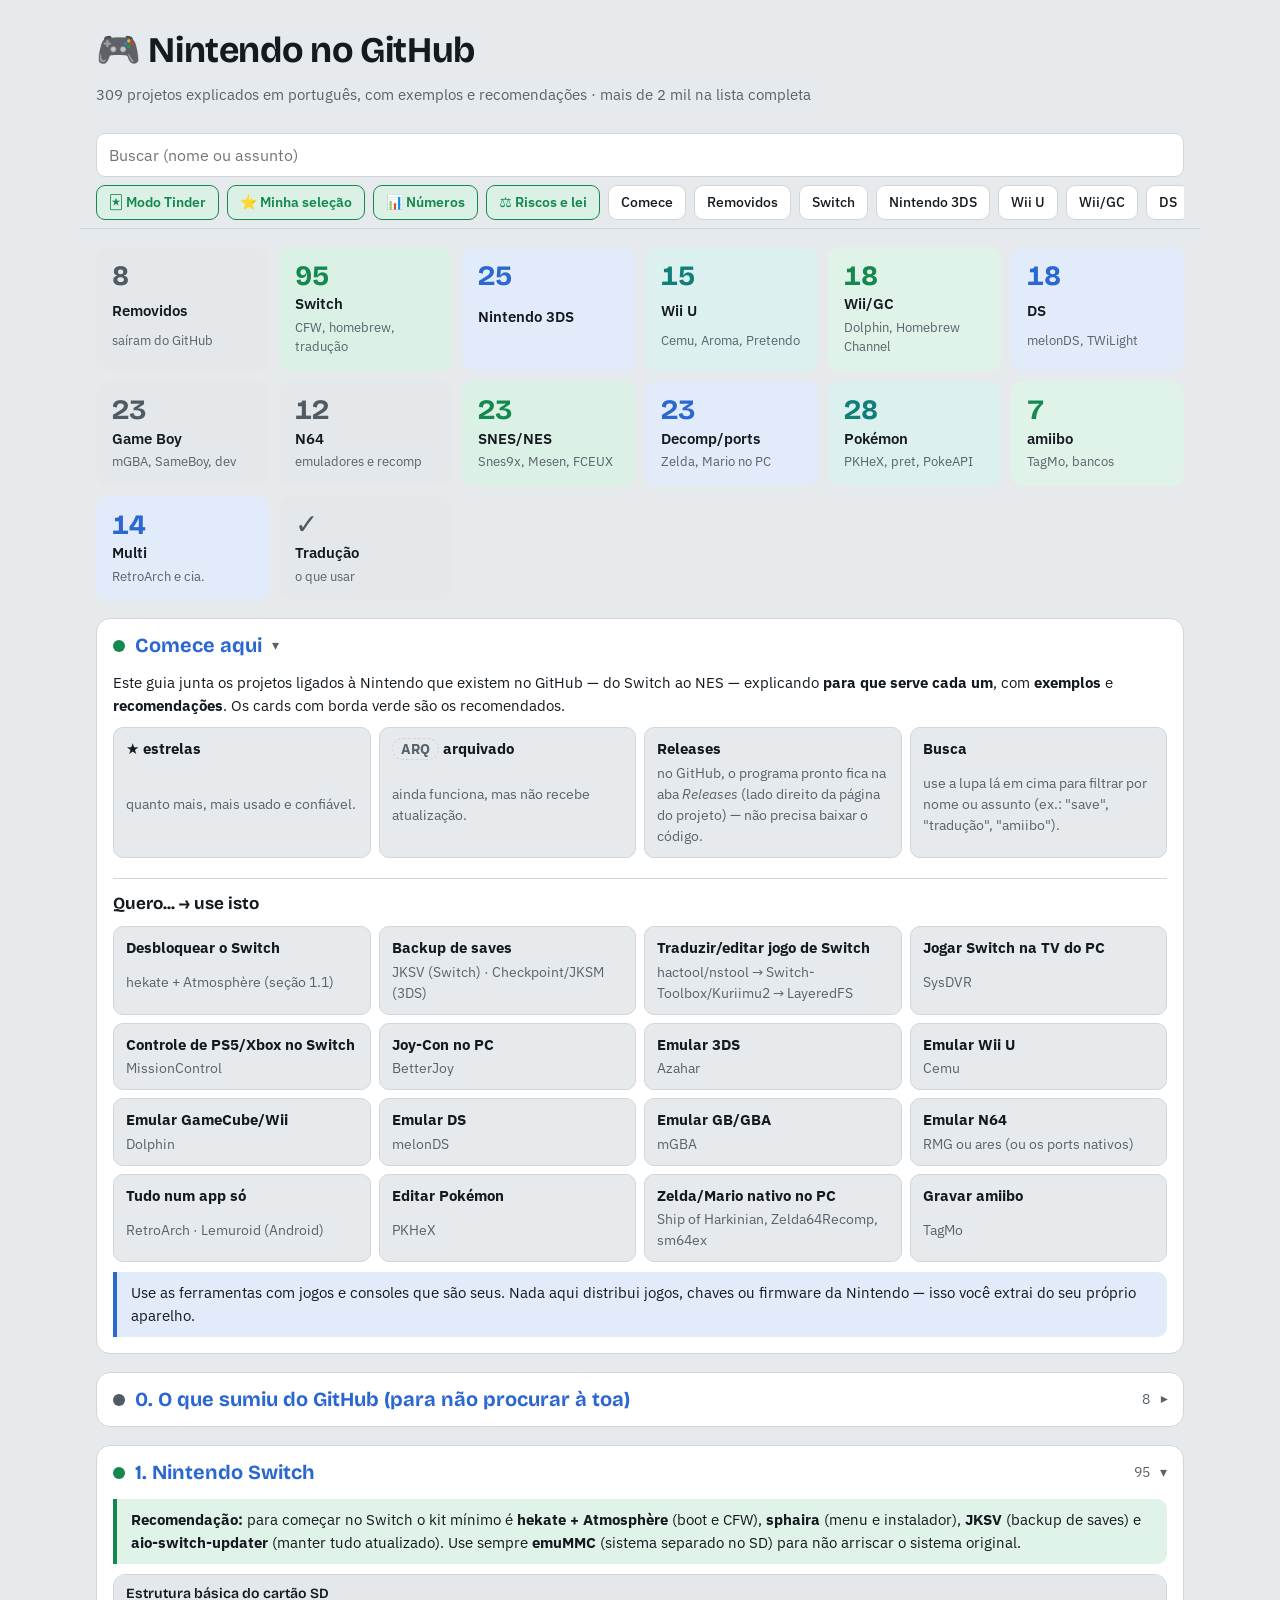
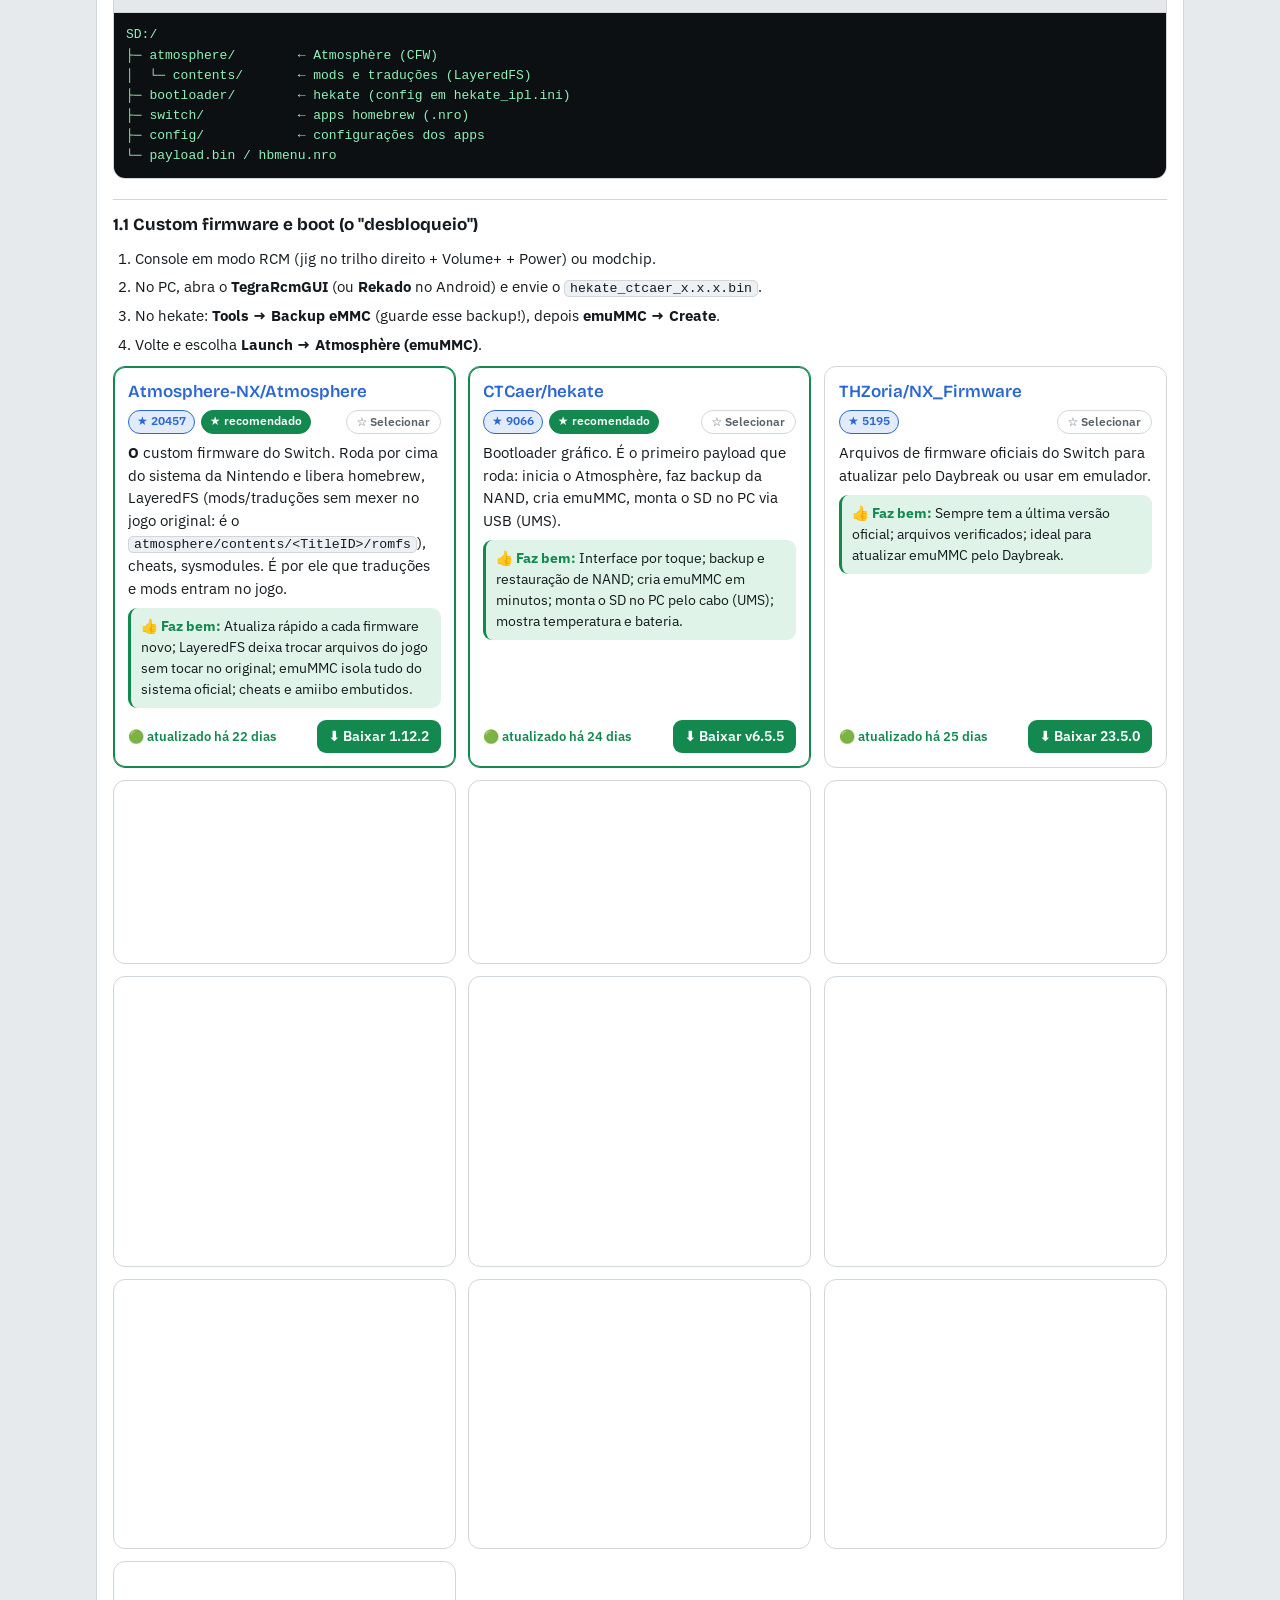
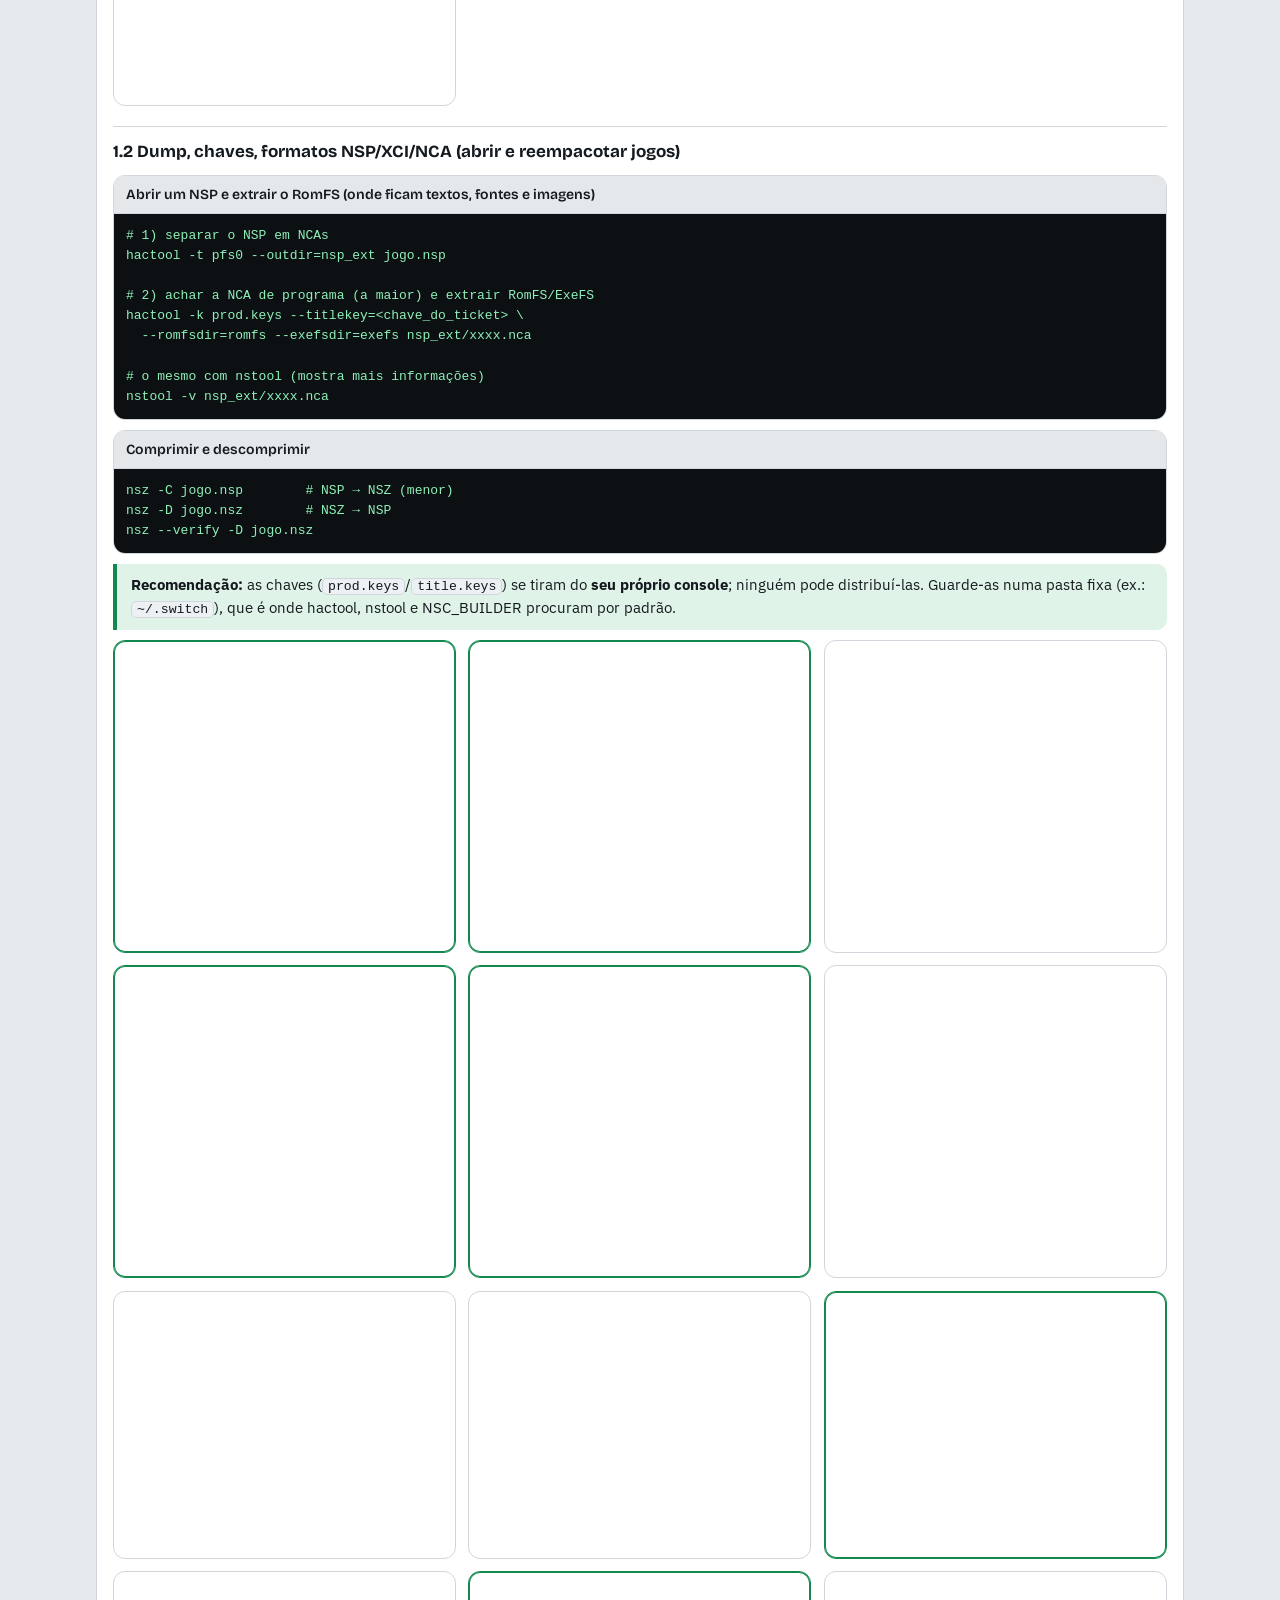
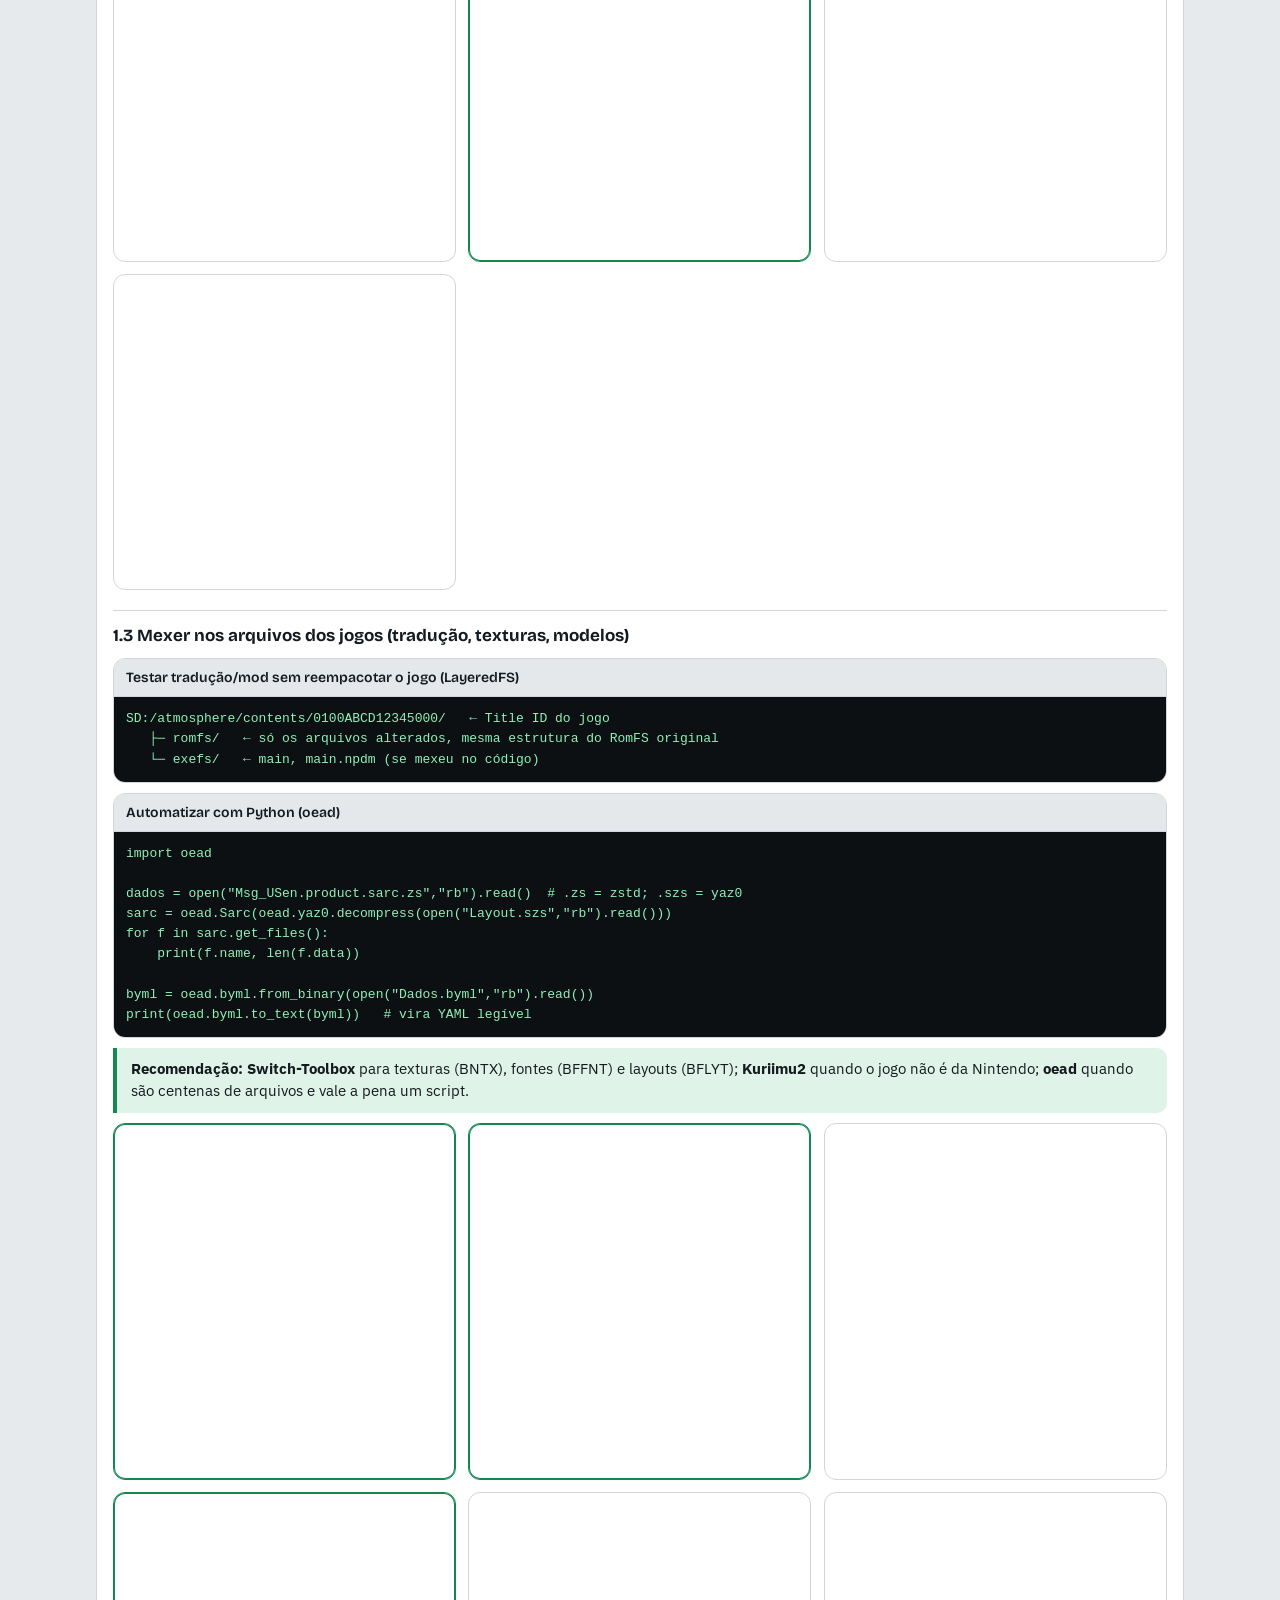
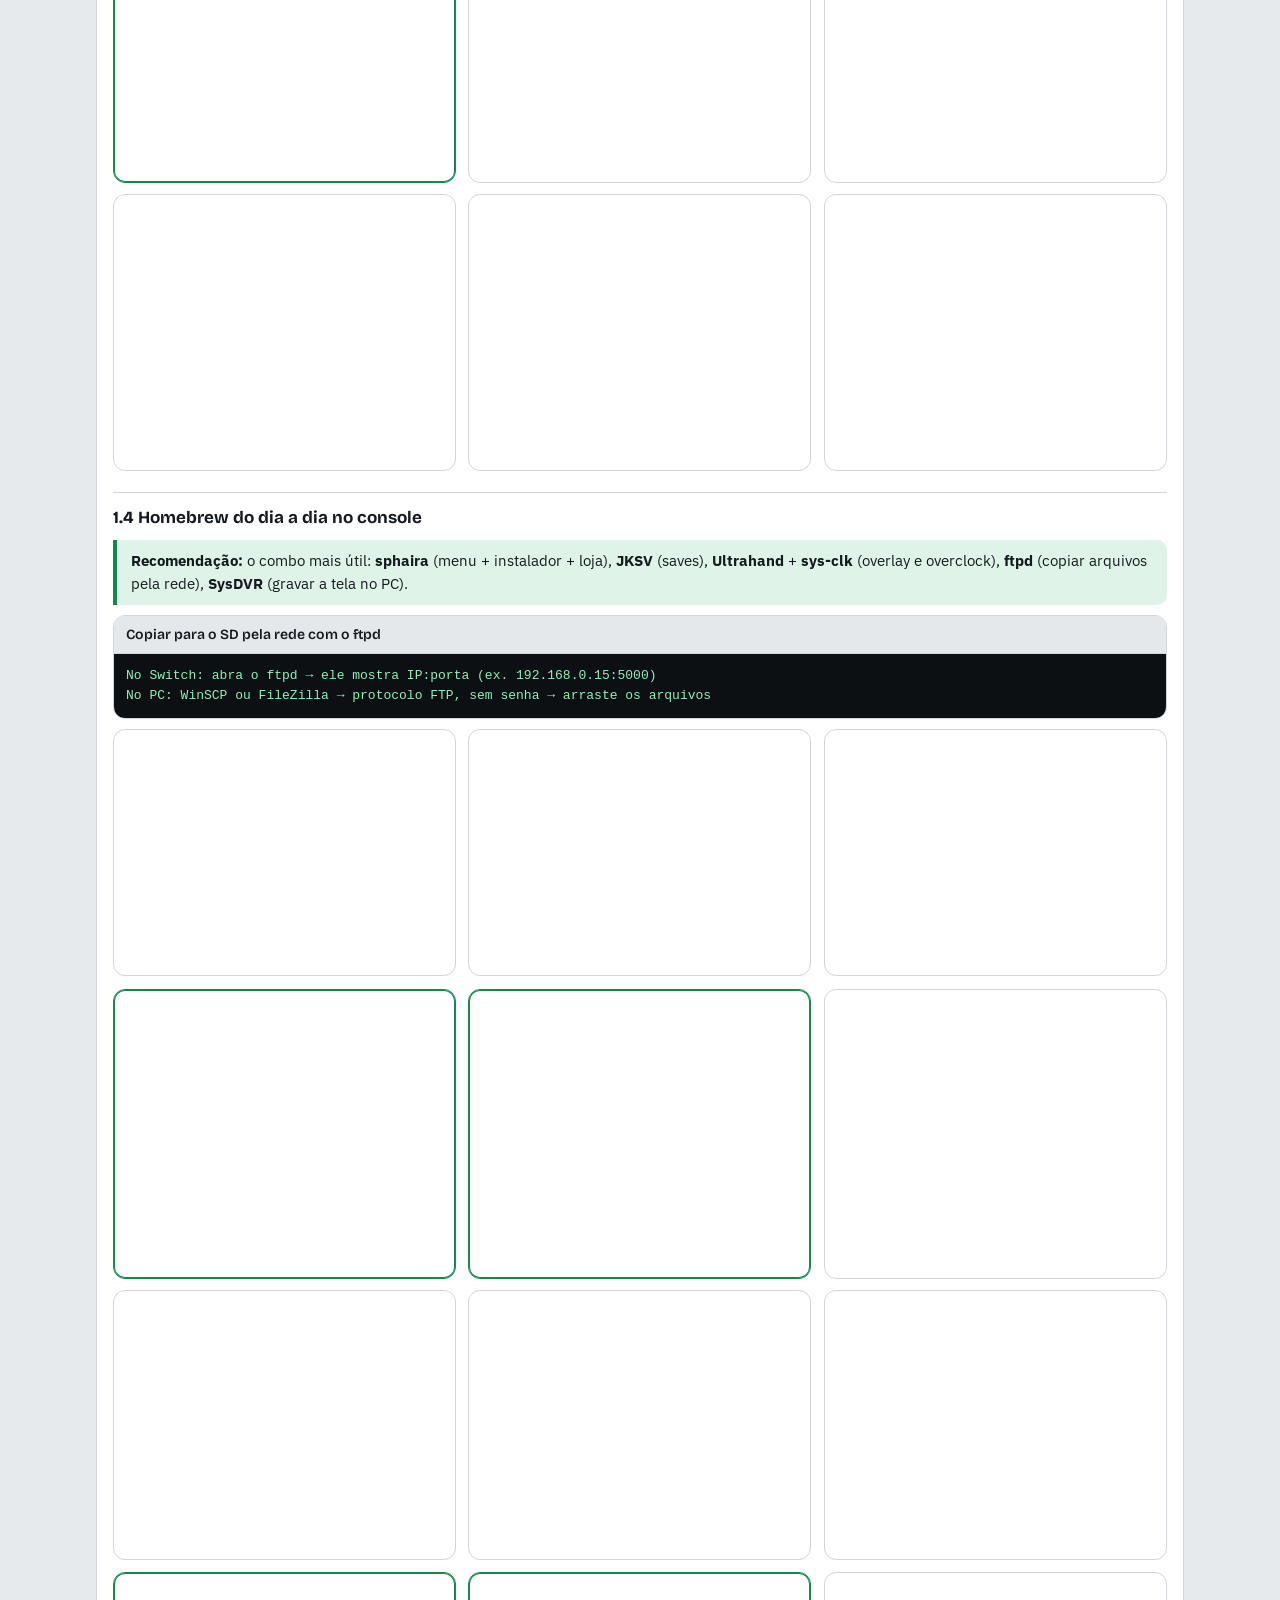
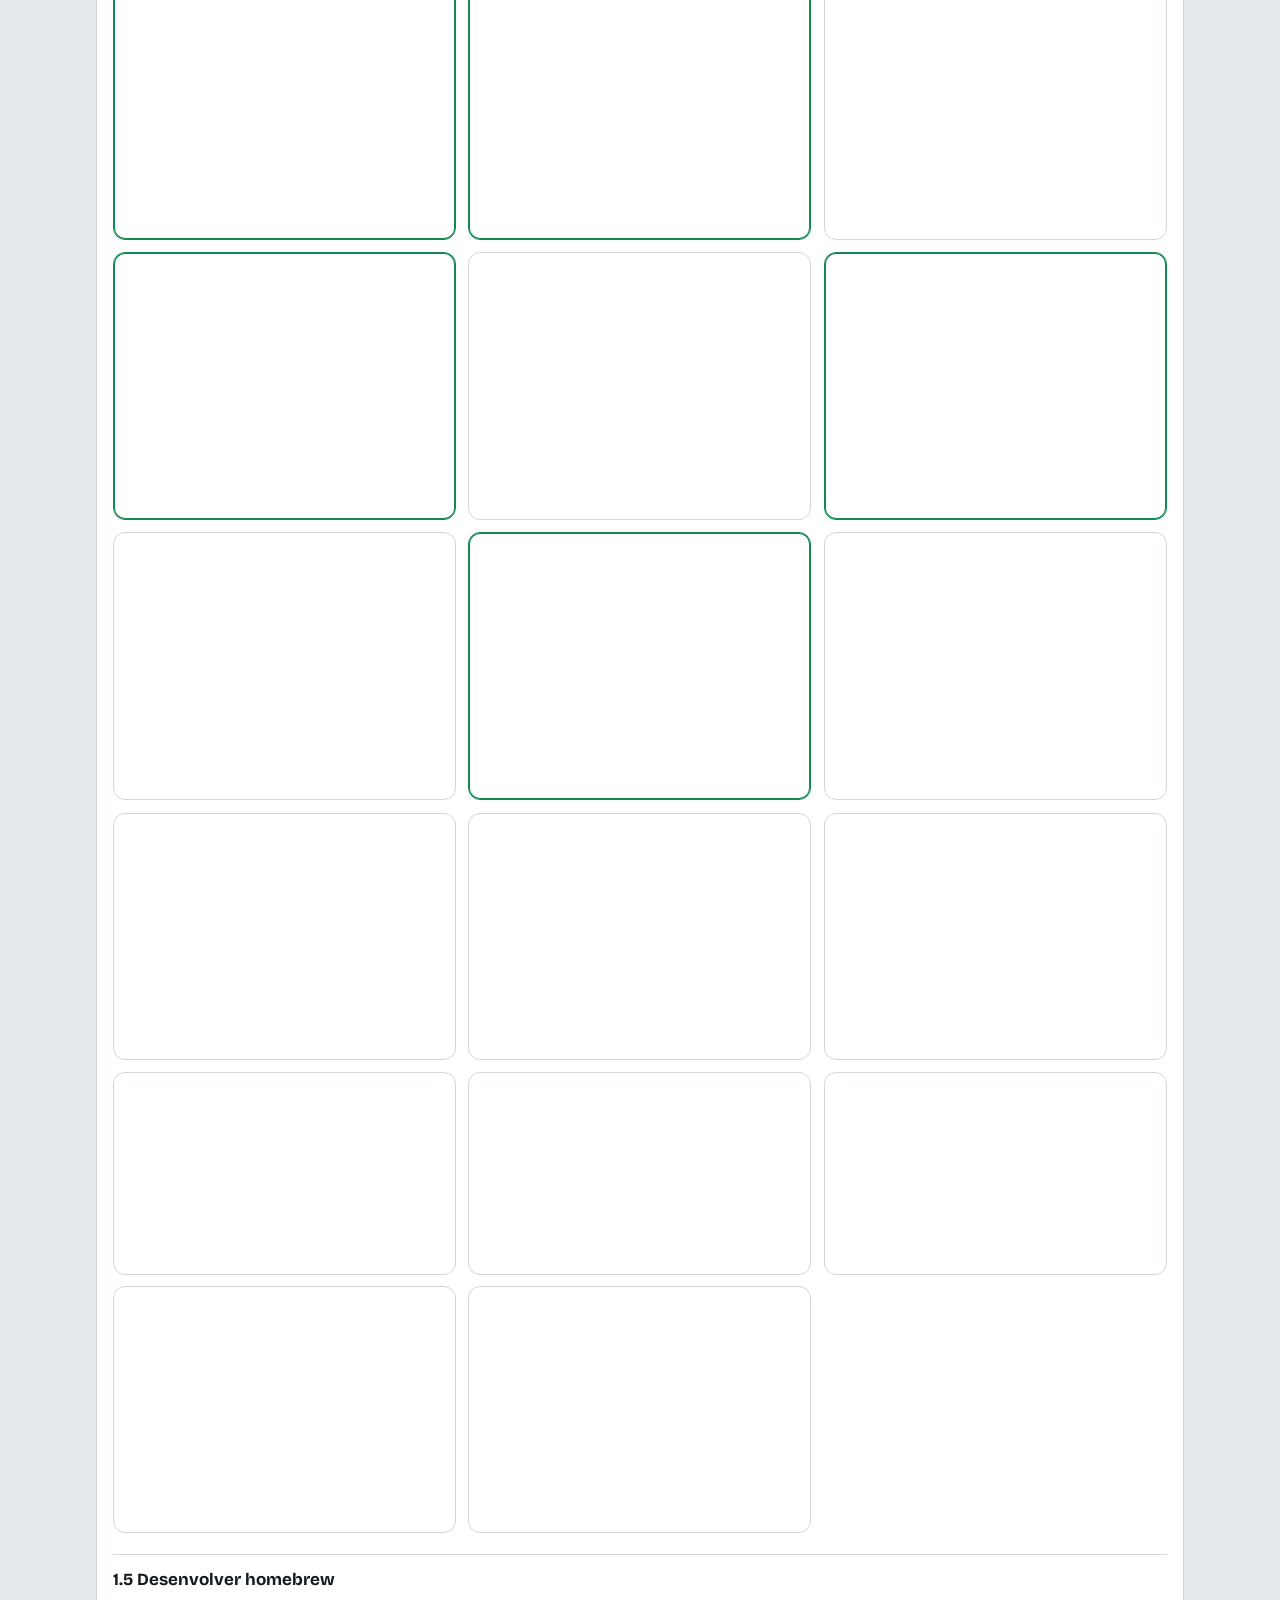
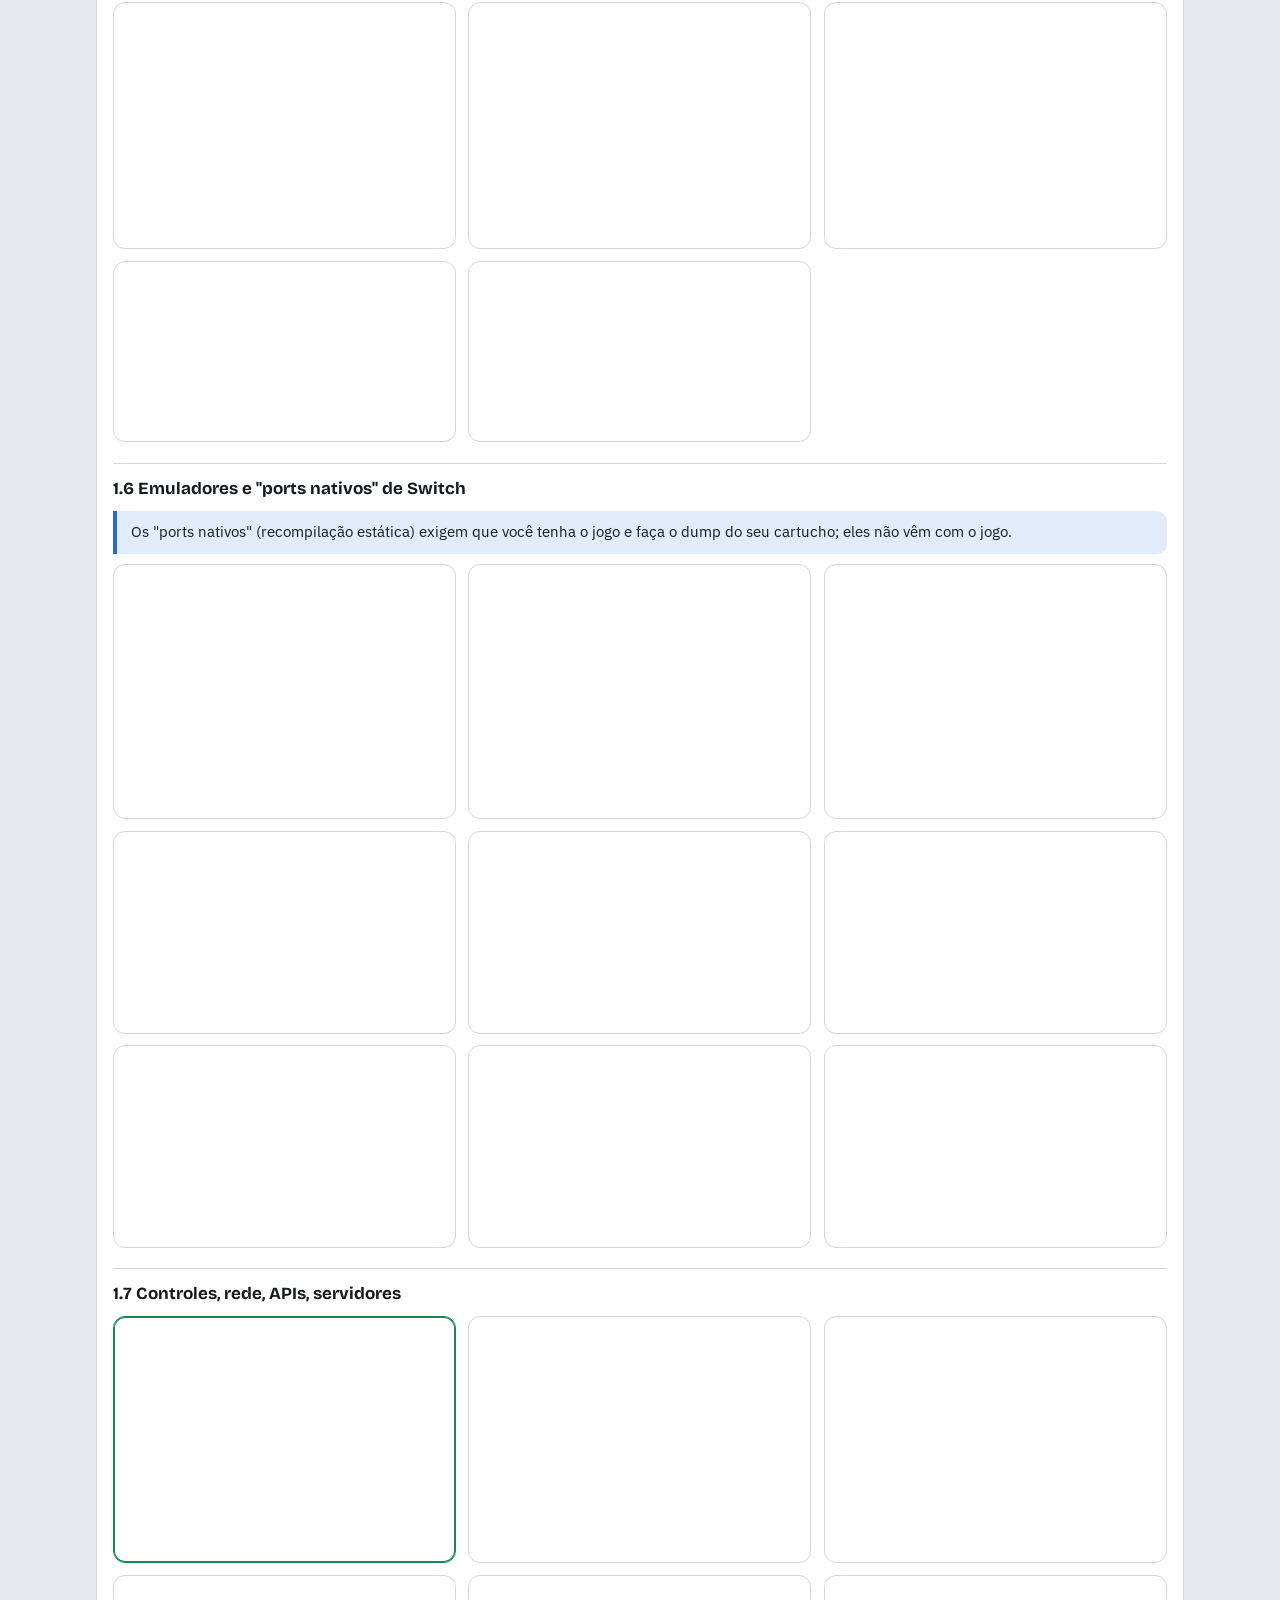
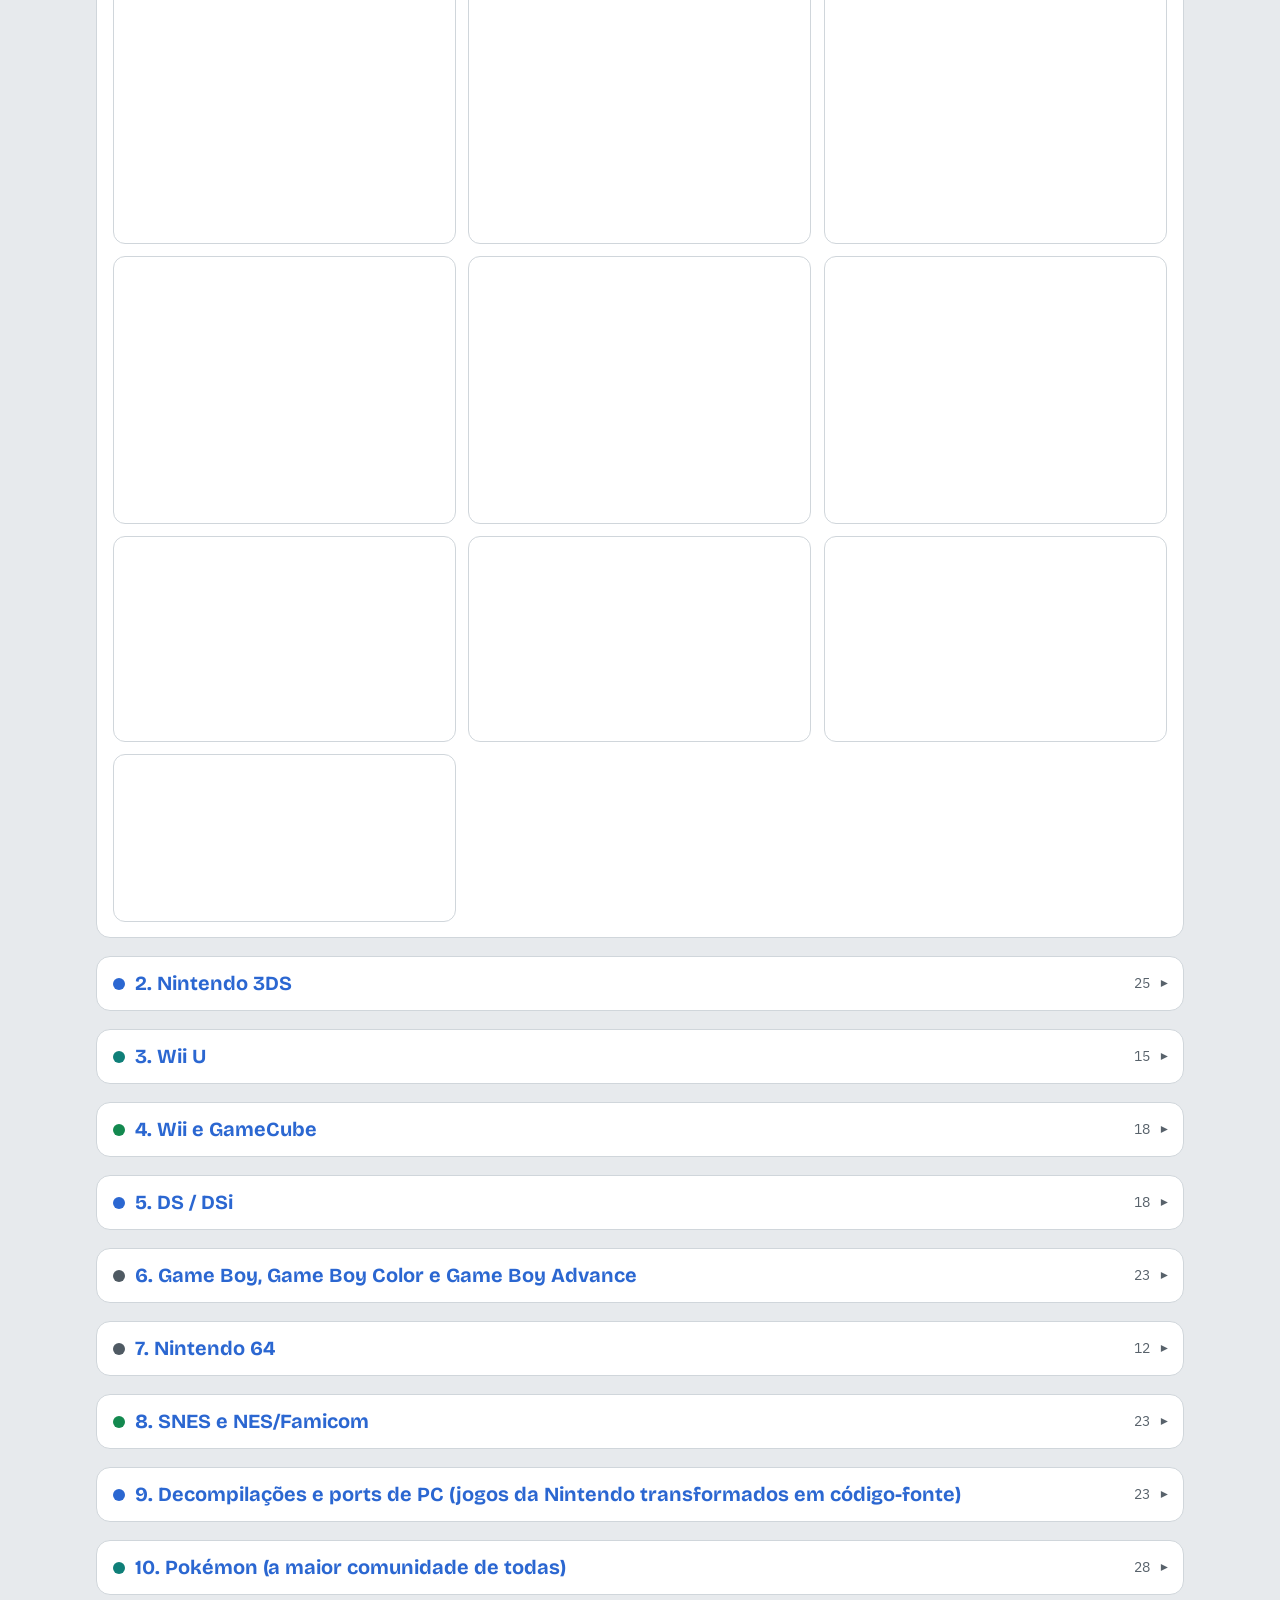
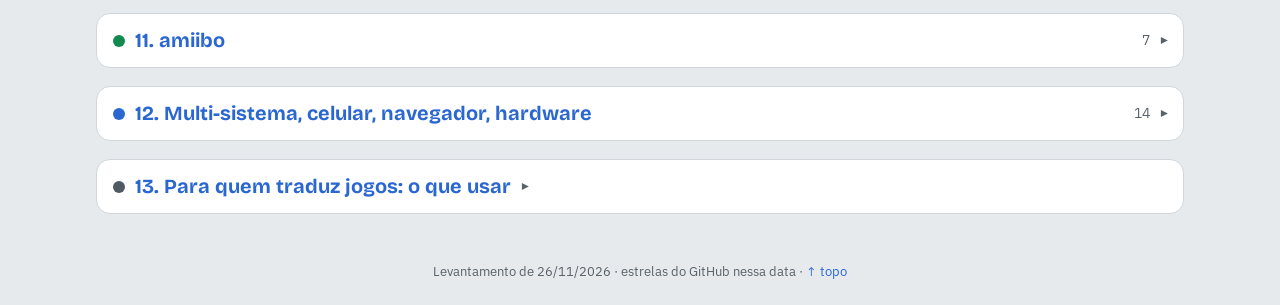
==== index.html @ 857160ff "Corrige cards ocultos invisíveis (conflito de classe); selo e 'como funciona' de pirataria/golpe/vír" ====
<!doctype html><html lang="pt-BR"><head><meta charset="utf-8">
<meta name="viewport" content="width=device-width,initial-scale=1,viewport-fit=cover">
<meta name="theme-color" content="#13894f"><meta name="mobile-web-app-capable" content="yes">
<link rel="preconnect" href="https://fonts.googleapis.com"><link rel="preconnect" href="https://fonts.gstatic.com" crossorigin>
<link href="https://fonts.googleapis.com/css2?family=Bricolage+Grotesque:opsz,wght@12..96,600;12..96,700&family=IBM+Plex+Sans:wght@400;500;600&display=swap" rel="stylesheet">
<title>Nintendo no GitHub — guia explicado</title><style>:root{--bg:#e7eaed;--surface:#fff;--ink:#141a1f;--muted:#58626b;--line:#d0d6db;--accent:#13894f;--accent-ink:#fff;--accent-soft:#dcf1e5;--pt:#13894f;--pt-bg:#e0f3e8;--blue:#2b67d1;--blue-bg:#e2ebfa;--gray:#4f5a63;--gray-bg:#e4e8eb;--pronta:#0f7f78;--pronta-bg:#dcf1ef;--veto:#b8322a;--veto-bg:#fae3e1;--sua:#2b67d1;--sua-bg:#e2ebfa;--star:#2b67d1;--star-bg:#e2ebfa;--cod:#eef1f3;--term:#0c1013;--term-ink:#8ff0b8;
--font-display:"Bricolage Grotesque","Segoe UI",system-ui,sans-serif;--font-body:"IBM Plex Sans","Segoe UI",system-ui,-apple-system,sans-serif;color-scheme:light}
@media (prefers-color-scheme:dark){:root{--bg:#0f1316;--surface:#171c21;--ink:#e2e8ed;--muted:#8d98a2;--line:#29313a;--accent:#38d98a;--accent-ink:#0b0f12;--accent-soft:#11281c;--pt:#38d98a;--pt-bg:#0f2619;--blue:#5ea4ff;--blue-bg:#122238;--gray:#a3adb6;--gray-bg:#20262c;--pronta:#3fd0c4;--pronta-bg:#0e2a28;--veto:#ff7d72;--veto-bg:#3b1714;--sua:#5ea4ff;--sua-bg:#122238;--star:#5ea4ff;--star-bg:#122238;--cod:#1d2329;--term:#080b0d;--term-ink:#5ff59e;color-scheme:dark}}
*{box-sizing:border-box}
html{-webkit-text-size-adjust:100%;scroll-padding-top:70px}
body{margin:0;background:var(--bg);color:var(--ink);font-family:var(--font-body);font-size:15px;line-height:1.5}
a{color:var(--blue);text-decoration:none;word-break:break-word}
h1,h2,h3{font-family:var(--font-display);text-wrap:balance;margin:0}
h1{font-size:clamp(26px,4vw,36px);font-weight:700;letter-spacing:-.01em}
.wrap{max-width:1120px;margin:0 auto;padding:24px 16px 48px;display:grid;gap:18px}
.sub{margin:6px 0 0;color:var(--muted)}
.resumo{margin:10px 0 0;font-size:17px;max-width:70ch}
/* barra fixa: busca + atalhos */
.pular{position:sticky;top:0;z-index:4;margin:0 -16px;padding:8px 16px;background:var(--bg);background:color-mix(in srgb,var(--bg) 94%,transparent);-webkit-backdrop-filter:blur(6px);backdrop-filter:blur(6px);border-bottom:1px solid var(--line);display:grid;gap:8px;padding-top:calc(8px + env(safe-area-inset-top))}
#q{width:100%;font:inherit;font-size:16px;color:var(--ink);background:var(--surface);border:1px solid var(--line);border-radius:9px;padding:9px 12px}
#q:focus{outline:2px solid var(--accent);border-color:var(--accent)}
.pular-trilho{display:flex;gap:8px;overflow-x:auto;scrollbar-width:none;overscroll-behavior-x:contain}
.pular-trilho::-webkit-scrollbar{display:none}
.pular-trilho a,.filtros button{flex:none;font:inherit;font-weight:500;font-size:14px;border:1px solid var(--line);background:var(--surface);color:var(--ink);border-radius:9px;padding:6px 12px;white-space:nowrap;cursor:pointer}
.pular-trilho a.lc{border-color:var(--accent);color:var(--accent);font-weight:600}
/* blocos de contagem (como os de status da estante) */
.tiles{display:grid;grid-template-columns:repeat(auto-fill,minmax(150px,1fr));gap:10px}
@media (max-width:420px){.tiles{grid-template-columns:1fr 1fr}}
.tile{display:grid;gap:2px;text-align:left;color:var(--ink);background:var(--cbg);border:2px solid transparent;border-radius:12px;padding:12px 14px}
.tile:active{border-color:var(--c)}
.tile .num{font-family:var(--font-display);font-size:28px;font-weight:700;color:var(--c);line-height:1.1;font-variant-numeric:tabular-nums}
.tile .lbl{font-weight:600}
.tile .dsc{font-size:13px;color:var(--muted)}
.c0{--c:var(--gray);--cbg:var(--gray-bg)}.c1{--c:var(--accent);--cbg:var(--accent-soft)}.c2{--c:var(--blue);--cbg:var(--blue-bg)}
.c3{--c:var(--pronta);--cbg:var(--pronta-bg)}.c4{--c:var(--pt);--cbg:var(--pt-bg)}.c5{--c:var(--blue);--cbg:var(--blue-bg)}.c6{--c:var(--gray);--cbg:var(--gray-bg)}
/* painéis / seções */
.panel,.sec{background:var(--surface);border:1px solid var(--line);border-radius:14px}
.panel{padding:16px 18px;display:grid;gap:12px}
.panel h2{font-size:21px;font-weight:700}
.sec{scroll-margin-top:110px}
.sec summary{list-style:none;cursor:pointer;padding:14px 16px;display:flex;align-items:center;gap:10px;-webkit-tap-highlight-color:transparent}
.sec summary::-webkit-details-marker{display:none}
.sec summary .dot{flex:none;width:12px;height:12px;border-radius:50%;background:var(--c)}
.sec summary h2{font-size:20px;font-weight:700;line-height:1.25}
.sec summary .count{margin-left:auto;flex:none;color:var(--muted);font-variant-numeric:tabular-nums;font-size:14px}
.sec summary::after{content:"▾";flex:none;color:var(--muted);transition:transform .2s}
.sec:not([open]) summary::after{transform:rotate(-90deg)}
.in{padding:0 16px 16px;display:grid;gap:10px}
.in>h3{font-size:17px;font-weight:700;margin-top:10px;padding-top:12px;border-top:1px solid var(--line)}
p{margin:0}
/* cards */
.cards{display:grid;grid-template-columns:repeat(auto-fill,minmax(270px,1fr));gap:12px}
@media (max-width:560px){.cards{grid-template-columns:1fr}}
.card{background:var(--surface);border:1px solid var(--line);border-radius:12px;padding:14px;display:flex;flex-direction:column;gap:8px;content-visibility:auto;contain-intrinsic-size:auto 140px}
.card.r{border-color:var(--pt);box-shadow:inset 0 0 0 1px var(--pt)}
.card.morto{border-style:dashed}
.card p{font-size:15px}
.ct{font-family:var(--font-display);font-size:17px;font-weight:600;line-height:1.25;word-break:break-word}
.bs{display:flex;flex-wrap:wrap;gap:6px}
.b{font-size:12px;padding:1px 8px;border-radius:999px;border:1px solid var(--line);color:var(--muted);white-space:nowrap}
.st{border-color:var(--star);color:var(--star);background:var(--star-bg);font-weight:600}
.arq{border-style:dashed}
.rec-b{border-color:var(--pt);background:var(--pt);color:#fff;font-weight:600}
@media (prefers-color-scheme:dark){.rec-b{color:#0d1219}}
.gr{border-color:var(--accent);color:var(--accent)}
code{background:var(--cod);border:1px solid var(--line);border-radius:5px;padding:0 5px;font-size:.88em;word-break:break-word}
/* blocos de ajuda */
.rec{margin:0;padding:10px 14px;border-left:4px solid var(--pt);background:var(--pt-bg);border-radius:0 10px 10px 0}
.nota{margin:0;padding:10px 14px;border-left:4px solid var(--sua);background:var(--sua-bg);border-radius:0 10px 10px 0}
.ex{border-radius:12px;overflow:hidden;border:1px solid var(--line)}
.ex-t{background:var(--gray-bg);color:var(--ink);font-family:var(--font-display);font-size:14px;font-weight:600;padding:8px 12px;border-bottom:1px solid var(--line)}
.ex pre{margin:0;padding:12px;overflow-x:auto;background:var(--term);color:var(--term-ink);font-family:ui-monospace,"Cascadia Mono",Consolas,monospace;font-size:13px;line-height:1.55}
.ex code{background:none;border:0;padding:0;font-size:inherit;word-break:normal;white-space:pre}
.passos{margin:0;padding-left:22px;display:grid;gap:6px}
.dicas,.quero{display:grid;grid-template-columns:repeat(auto-fill,minmax(240px,1fr));gap:8px}
.dicas div,.quero div{background:var(--bg);border:1px solid var(--line);border-radius:10px;padding:10px 12px;display:grid;gap:2px}
.dicas span,.quero span{color:var(--muted);font-size:14px}
/* lista completa */
.filtros{display:flex;gap:8px;overflow-x:auto;scrollbar-width:none;padding-bottom:2px}
.filtros::-webkit-scrollbar{display:none}
.filtros button[aria-pressed="true"]{background:var(--accent);color:var(--accent-ink);border-color:var(--accent)}
.mais{display:block;margin:14px auto 4px;font:inherit;font-weight:600;border:1px solid var(--accent);background:var(--accent-soft);color:var(--accent);border-radius:9px;padding:10px 18px;cursor:pointer}
.mais[hidden]{display:none}
#nada{text-align:center;color:var(--muted);padding:30px}
.oculto{display:none!important}
footer{text-align:center;color:var(--muted);font-size:13px;padding:0 16px calc(24px + env(safe-area-inset-bottom))}
.forte{font-size:14px!important;padding:8px 10px;border-radius:9px;background:var(--pt-bg);border-left:3px solid var(--pt)}
.forte b{color:var(--pt)}
h1{color:var(--ink)}h1::first-letter{color:var(--accent)}
.pular-trilho a.lc{background:var(--accent-soft)}
.wrap{grid-template-columns:minmax(0,1fr)}
.wrap>*,.in>*,.panel>*,.cards>*,.t-corpo>*{min-width:0}
html,body{overflow-x:hidden}
.meta{display:flex;flex-wrap:wrap;align-items:center;gap:6px 10px;margin-top:auto;padding-top:4px}
.quando{font-size:13px;color:var(--muted)}
.quando.q-viva{color:var(--pt);font-weight:600}
.baixar{margin-left:auto;font-size:14px;font-weight:600;color:#fff;background:var(--pt);border-radius:9px;padding:6px 12px;white-space:nowrap}
@media (prefers-color-scheme:dark){.baixar{color:#0b0f12}}
.filtros small{opacity:.7;font-size:12px}
.filtros.ordem{align-items:center}
.filtros.ordem span{flex:none;font-size:13px;color:var(--muted)}
.btn{font:inherit;font-size:14px;font-weight:500;border:1px solid var(--line);background:var(--surface);color:var(--ink);border-radius:9px;padding:8px 12px;cursor:pointer}
.m-acoes{display:flex;flex-wrap:wrap;gap:8px}
.m-perigo{color:var(--veto)}
#m-txt{width:100%;font:inherit;font-size:15px;color:var(--ink);background:var(--surface);border:1px solid var(--line);border-radius:10px;padding:10px 12px;resize:vertical}
#m-txt:focus{outline:2px solid var(--accent);border-color:var(--accent)}
.m-en{color:var(--muted);font-size:13px}
.panel h2{font-size:20px}
.card.ocu-card{border-style:dashed;background:var(--gray-bg)}
.card.ocu-card.perigo{border-color:var(--veto);border-style:solid;background:var(--veto-bg)}
.ocu-b{border-color:var(--gray);color:var(--gray);font-weight:600}
.semlink{color:var(--ink);text-decoration:line-through dotted;text-decoration-thickness:1px}
.ocu-m{font-size:14px!important}
.risco{font-size:14px!important;padding:8px 10px;border-radius:9px;background:var(--veto-bg);border-left:3px solid var(--veto)}
.risco b{color:var(--veto)}
.barras{display:grid;gap:6px}
.br{display:grid;grid-template-columns:minmax(80px,32%) 1fr auto;align-items:center;gap:8px;font-size:14px;padding:2px 0;cursor:default}
.br-n{white-space:nowrap;overflow:hidden;text-overflow:ellipsis}
.br-t{display:block;height:14px;background:var(--gray-bg);border-radius:4px;overflow:hidden}
.br-b{display:block;height:100%;background:var(--accent);border-radius:0 4px 4px 0}
.br:hover .br-b,.br:active .br-b{filter:brightness(1.15)}
.br:hover .br-n{font-weight:600}
.br-v{font-variant-numeric:tabular-nums;font-weight:600;min-width:3.5em;text-align:right}
.tab{overflow-x:auto;border:1px solid var(--line);border-radius:10px}
.tab table{border-collapse:collapse;width:100%;font-size:14px}
.tab th{text-align:left;background:var(--gray-bg);font-weight:600;padding:8px 10px;white-space:nowrap}
.tab td{padding:8px 10px;border-top:1px solid var(--line);vertical-align:top}
.tab td:nth-child(3){font-variant-numeric:tabular-nums;white-space:nowrap}
.lei{display:grid;gap:10px}
.lei>div{border:1px solid var(--line);border-left:4px solid var(--veto);border-radius:10px;padding:10px 12px;background:var(--surface)}
.lei h3{font-size:16px;margin-bottom:4px}
.lei .pena{font-size:13px;color:var(--muted)}
.difs{display:grid;grid-template-columns:repeat(auto-fill,minmax(250px,1fr));gap:10px}
.dif{border:1px solid var(--line);border-top:5px solid var(--c);border-radius:12px;padding:12px 14px;display:grid;gap:6px;align-content:start;background:var(--surface)}
.dif p{font-size:14px}
.dif-t{display:flex;align-items:center;gap:8px;flex-wrap:wrap}
.dif-t h3{font-size:18px;color:var(--c)}
.dif-i{font-size:24px}
.dif-n{margin-left:auto;font-size:12px;font-weight:700;color:var(--c);border:1px solid var(--c);border-radius:999px;padding:1px 8px}
.d-pir{--c:var(--veto)}.d-gol{--c:var(--sua)}.d-mal{--c:var(--rom,#b4245f)}.d-ok{--c:var(--pt)}
:root{--rom:#b4245f}@media (prefers-color-scheme:dark){:root{--rom:#ff8fbf}}
.d-gol{--c:#b26b00}@media (prefers-color-scheme:dark){.d-gol{--c:#f2aa3f}}
.susp-b{border-color:#b26b00;color:#b26b00;font-weight:600}
@media (prefers-color-scheme:dark){.susp-b{border-color:#f2aa3f;color:#f2aa3f}}
.ids{display:flex;flex-wrap:wrap;gap:4px;font-size:12px;margin-top:6px}
details summary{cursor:pointer;color:var(--blue);font-size:14px}
.tp-pir{--tc:var(--veto)}.tp-gol{--tc:#b26b00}.tp-mal{--tc:var(--rom)}
@media (prefers-color-scheme:dark){.tp-gol{--tc:#f2aa3f}}
.b.tp-pir,.b.tp-gol,.b.tp-mal{border-color:var(--tc);background:var(--tc);color:#fff;font-weight:700}
@media (prefers-color-scheme:dark){.b.tp-pir,.b.tp-gol,.b.tp-mal{color:#0b0f12}}
.como{font-size:14px!important;padding:8px 10px;border-radius:9px;border-left:3px solid var(--tc,var(--line));background:var(--surface)}
.como b{color:var(--tc,var(--ink))}
h3.tp-h{color:var(--tc);font-size:19px;border-top:2px solid var(--tc);padding-top:12px;margin-top:14px}
</style></head><body>
<div class="wrap">
<header><h1>🎮 Nintendo no GitHub</h1><p class="sub">309 projetos explicados em português, com exemplos e recomendações · mais de 2 mil na lista completa</p></header>
<div class="pular"><input id="q" type="search" placeholder="Buscar (nome ou assunto)" autocomplete="off" aria-label="Buscar"><div class="pular-trilho"><a href="#tinder" id="t-abrir" class="lc">🃏 Modo Tinder</a><a href="minha.html" class="lc">⭐ Minha seleção</a><a href="numeros.html" class="lc">📊 Números</a><a href="riscos.html" class="lc">⚖️ Riscos e lei</a><a href="#comece">Comece</a><a href="#s0">Removidos</a><a href="#s1">Switch</a><a href="#s2">Nintendo 3DS</a><a href="#s3">Wii U</a><a href="#s4">Wii/GC</a><a href="#s5">DS</a><a href="#s6">Game Boy</a><a href="#s7">N64</a><a href="#s8">SNES/NES</a><a href="#s9">Decomp/ports</a><a href="#s10">Pokémon</a><a href="#s11">amiibo</a><a href="#s12">Multi</a><a href="#s13">Tradução</a><a href="lista.html" class="lc">Lista completa →</a></div></div>
<div class="tiles"><a class="tile c0" href="#s0"><span class="num">8</span><span class="lbl">Removidos</span><span class="dsc">saíram do GitHub</span></a><a class="tile c1" href="#s1"><span class="num">95</span><span class="lbl">Switch</span><span class="dsc">CFW, homebrew, tradução</span></a><a class="tile c2" href="#s2"><span class="num">25</span><span class="lbl">Nintendo 3DS</span><span class="dsc"></span></a><a class="tile c3" href="#s3"><span class="num">15</span><span class="lbl">Wii U</span><span class="dsc">Cemu, Aroma, Pretendo</span></a><a class="tile c4" href="#s4"><span class="num">18</span><span class="lbl">Wii/GC</span><span class="dsc">Dolphin, Homebrew Channel</span></a><a class="tile c5" href="#s5"><span class="num">18</span><span class="lbl">DS</span><span class="dsc">melonDS, TWiLight</span></a><a class="tile c6" href="#s6"><span class="num">23</span><span class="lbl">Game Boy</span><span class="dsc">mGBA, SameBoy, dev</span></a><a class="tile c0" href="#s7"><span class="num">12</span><span class="lbl">N64</span><span class="dsc">emuladores e recomp</span></a><a class="tile c1" href="#s8"><span class="num">23</span><span class="lbl">SNES/NES</span><span class="dsc">Snes9x, Mesen, FCEUX</span></a><a class="tile c2" href="#s9"><span class="num">23</span><span class="lbl">Decomp/ports</span><span class="dsc">Zelda, Mario no PC</span></a><a class="tile c3" href="#s10"><span class="num">28</span><span class="lbl">Pokémon</span><span class="dsc">PKHeX, pret, PokeAPI</span></a><a class="tile c4" href="#s11"><span class="num">7</span><span class="lbl">amiibo</span><span class="dsc">TagMo, bancos</span></a><a class="tile c5" href="#s12"><span class="num">14</span><span class="lbl">Multi</span><span class="dsc">RetroArch e cia.</span></a><a class="tile c6" href="#s13"><span class="num">✓</span><span class="lbl">Tradução</span><span class="dsc">o que usar</span></a></div><details class="sec" id="comece" open data-g=""><summary><span class="dot" style="--c:var(--accent)"></span><h2>Comece aqui</h2></summary><div class="in">
<p>Este guia junta os projetos ligados à Nintendo que existem no GitHub — do Switch ao NES — explicando <b>para que serve cada um</b>, com <b>exemplos</b> e <b>recomendações</b>. Os cards com borda verde são os recomendados.</p>
<div class="dicas">
 <div><b>★ estrelas</b><span>quanto mais, mais usado e confiável.</span></div>
 <div><b><span class="b arq">ARQ</span> arquivado</b><span>ainda funciona, mas não recebe atualização.</span></div>
 <div><b>Releases</b><span>no GitHub, o programa pronto fica na aba <i>Releases</i> (lado direito da página do projeto) — não precisa baixar o código.</span></div>
 <div><b>Busca</b><span>use a lupa lá em cima para filtrar por nome ou assunto (ex.: "save", "tradução", "amiibo").</span></div>
</div>
<h3>Quero... → use isto</h3>
<div class="quero">
 <div><b>Desbloquear o Switch</b><span>hekate + Atmosphère (seção 1.1)</span></div>
 <div><b>Backup de saves</b><span>JKSV (Switch) · Checkpoint/JKSM (3DS)</span></div>
 <div><b>Traduzir/editar jogo de Switch</b><span>hactool/nstool → Switch-Toolbox/Kuriimu2 → LayeredFS</span></div>
 <div><b>Jogar Switch na TV do PC</b><span>SysDVR</span></div>
 <div><b>Controle de PS5/Xbox no Switch</b><span>MissionControl</span></div>
 <div><b>Joy-Con no PC</b><span>BetterJoy</span></div>
 <div><b>Emular 3DS</b><span>Azahar</span></div>
 <div><b>Emular Wii U</b><span>Cemu</span></div>
 <div><b>Emular GameCube/Wii</b><span>Dolphin</span></div>
 <div><b>Emular DS</b><span>melonDS</span></div>
 <div><b>Emular GB/GBA</b><span>mGBA</span></div>
 <div><b>Emular N64</b><span>RMG ou ares (ou os ports nativos)</span></div>
 <div><b>Tudo num app só</b><span>RetroArch · Lemuroid (Android)</span></div>
 <div><b>Editar Pokémon</b><span>PKHeX</span></div>
 <div><b>Zelda/Mario nativo no PC</b><span>Ship of Harkinian, Zelda64Recomp, sm64ex</span></div>
 <div><b>Gravar amiibo</b><span>TagMo</span></div>
</div>
<p class="nota">Use as ferramentas com jogos e consoles que são seus. Nada aqui distribui jogos, chaves ou firmware da Nintendo — isso você extrai do seu próprio aparelho.</p>
</div></details><details class="sec c0" id="s0" data-g="Removidos"><summary><span class="dot"></span><h2>0. O que sumiu do GitHub (para não procurar à toa)</h2><span class="count">8</span></summary><div class="in"><p class="nota">Esses projetos foram removidos por pressão da Nintendo. O que continua no GitHub (Atmosphère, hekate, Dolphin, Cemu, Azahar...) segue firme há anos. Sempre baixe da página oficial do projeto (aba <b>Releases</b>), nunca de sites de terceiros com "versão modificada".</p><div class="cards"><div class="card morto" data-s="yuzu-emu/yuzu emulador de switch removido em mar/2024 (acordo com a nintendo)."><div class="ct">yuzu-emu/yuzu</div><p><b>O que era:</b> Emulador de Switch</p><p><b>Situação:</b> Removido em mar/2024 (acordo com a Nintendo).</p></div><div class="card morto" data-s="citra-emu/citra emulador de 3ds removido junto com o yuzu (mesma equipe). sucessor: **azahar** (abaixo)."><div class="ct">citra-emu/citra</div><p><b>O que era:</b> Emulador de 3DS</p><p><b>Situação:</b> Removido junto com o yuzu (mesma equipe). Sucessor: <b>Azahar</b> (abaixo).</p></div><div class="card morto" data-s="ryujinx/ryujinx emulador de switch removido em out/2024. continuação &quot;ryubing&quot; vive fora do github (git.ryujinx.app)."><div class="ct">Ryujinx/Ryujinx</div><p><b>O que era:</b> Emulador de Switch</p><p><b>Situação:</b> Removido em out/2024. Continuação "Ryubing" vive fora do GitHub (git.ryujinx.app).</p></div><div class="card morto" data-s="sudachi, citron, eden forks do yuzu não estão no github; cada um tem servidor git próprio."><div class="ct">Sudachi, Citron, Eden</div><p><b>O que era:</b> Forks do yuzu</p><p><b>Situação:</b> Não estão no GitHub; cada um tem servidor git próprio.</p></div><div class="card morto" data-s="lockpick_rcm extraía as chaves `prod.keys` do switch removido por dmca; circulam cópias."><div class="ct">Lockpick_RCM</div><p><b>O que era:</b> Extraía as chaves <code>prod.keys</code> do Switch</p><p><b>Situação:</b> Removido por DMCA; circulam cópias.</p></div><div class="card morto" data-s="the-4n/hacpack, 4nxci reempacotar nca/nsp, converter xci→nsp contas apagadas; há forks espalhados."><div class="ct">The-4n/hacPack, 4NXCI</div><p><b>O que era:</b> Reempacotar NCA/NSP, converter XCI→NSP</p><p><b>Situação:</b> Contas apagadas; há forks espalhados.</p></div><div class="card morto" data-s="libhac (thealexbarney) biblioteca c# dos formatos do switch (base do hactoolnet e do ryujinx) saiu do github junto com o ryujinx."><div class="ct">LibHac (Thealexbarney)</div><p><b>O que era:</b> Biblioteca C# dos formatos do Switch (base do hactoolnet e do Ryujinx)</p><p><b>Situação:</b> Saiu do GitHub junto com o Ryujinx.</p></div></div><!--c--></div></details><details class="sec c1" id="s1" open data-g="Switch"><summary><span class="dot"></span><h2>1. Nintendo Switch</h2><span class="count">95</span></summary><div class="in"><div class="rec"><b>Recomendação:</b> para começar no Switch o kit mínimo é <b>hekate + Atmosphère</b> (boot e CFW), <b>sphaira</b> (menu e instalador), <b>JKSV</b> (backup de saves) e <b>aio-switch-updater</b> (manter tudo atualizado). Use sempre <b>emuMMC</b> (sistema separado no SD) para não arriscar o sistema original.</div><div class="ex"><div class="ex-t">Estrutura básica do cartão SD</div><pre><code>SD:/
├─ atmosphere/        ← Atmosphère (CFW)
│  └─ contents/       ← mods e traduções (LayeredFS)
├─ bootloader/        ← hekate (config em hekate_ipl.ini)
├─ switch/            ← apps homebrew (.nro)
├─ config/            ← configurações dos apps
└─ payload.bin / hbmenu.nro</code></pre></div><h3>1.1 Custom firmware e boot (o "desbloqueio")</h3><ol class="passos"><li>Console em modo RCM (jig no trilho direito + Volume+ + Power) ou modchip.</li><li>No PC, abra o <b>TegraRcmGUI</b> (ou <b>Rekado</b> no Android) e envie o <code>hekate_ctcaer_x.x.x.bin</code>.</li><li>No hekate: <b>Tools → Backup eMMC</b> (guarde esse backup!), depois <b>emuMMC → Create</b>.</li><li>Volte e escolha <b>Launch → Atmosphère (emuMMC)</b>.</li></ol><div class="cards"><div class="card r" data-s="[atmosphere-nx/atmosphere](https://github.com/atmosphere-nx/atmosphere) **o** custom firmware do switch. roda por cima do sistema da nintendo e libera homebrew, layeredfs (mods/traduções sem mexer no jogo original: é o `atmosphere/contents//romfs`), cheats, sysmodules. é por ele que traduções e mods entram no jogo. atualiza rápido a cada firmware novo; layeredfs deixa trocar arquivos do jogo sem tocar no original; emummc isola tudo do sistema oficial; cheats e amiibo embutidos." data-repo="Atmosphere-NX/Atmosphere" data-p="2026-11-13" data-rel="https://github.com/Atmosphere-NX/Atmosphere/releases/tag/1.12.2" data-capa="https://raw.githubusercontent.com/Atmosphere-NX/Atmosphere/HEAD/img/banner.png?raw=true"><div class="ct"><a href="https://github.com/Atmosphere-NX/Atmosphere" target="_blank" rel="noopener">Atmosphere-NX/Atmosphere</a></div><div class="bs"><span class="b st">★ 20457</span><span class="b rec-b">★ recomendado</span></div><p class="faz"><b>O</b> custom firmware do Switch. Roda por cima do sistema da Nintendo e libera homebrew, LayeredFS (mods/traduções sem mexer no jogo original: é o <code>atmosphere/contents/&lt;TitleID&gt;/romfs</code>), cheats, sysmodules. É por ele que traduções e mods entram no jogo.</p><p class="forte"><b>👍 Faz bem:</b> Atualiza rápido a cada firmware novo; LayeredFS deixa trocar arquivos do jogo sem tocar no original; emuMMC isola tudo do sistema oficial; cheats e amiibo embutidos.</p><div class="meta"><span class="quando" data-p="2026-11-13" data-a="0"></span><a class="baixar" href="https://github.com/Atmosphere-NX/Atmosphere/releases/tag/1.12.2" target="_blank" rel="noopener">⬇ Baixar 1.12.2</a></div></div><div class="card r" data-s="[ctcaer/hekate](https://github.com/ctcaer/hekate) bootloader gráfico. é o primeiro payload que roda: inicia o atmosphère, faz backup da nand, cria emummc, monta o sd no pc via usb (ums). interface por toque; backup e restauração de nand; cria emummc em minutos; monta o sd no pc pelo cabo (ums); mostra temperatura e bateria." data-repo="CTCaer/hekate" data-p="2026-11-11" data-rel="https://github.com/CTCaer/hekate/releases/tag/v6.5.5" data-capa="https://user-images.githubusercontent.com/3665130/60391760-bc1e8c00-9afe-11e9-8b7a-b065873081b2.png"><div class="ct"><a href="https://github.com/CTCaer/hekate" target="_blank" rel="noopener">CTCaer/hekate</a></div><div class="bs"><span class="b st">★ 9066</span><span class="b rec-b">★ recomendado</span></div><p class="faz">Bootloader gráfico. É o primeiro payload que roda: inicia o Atmosphère, faz backup da NAND, cria emuMMC, monta o SD no PC via USB (UMS).</p><p class="forte"><b>👍 Faz bem:</b> Interface por toque; backup e restauração de NAND; cria emuMMC em minutos; monta o SD no PC pelo cabo (UMS); mostra temperatura e bateria.</p><div class="meta"><span class="quando" data-p="2026-11-11" data-a="0"></span><a class="baixar" href="https://github.com/CTCaer/hekate/releases/tag/v6.5.5" target="_blank" rel="noopener">⬇ Baixar v6.5.5</a></div></div><div class="card" data-s="[thzoria/nx_firmware](https://github.com/thzoria/nx_firmware) arquivos de firmware oficiais do switch para atualizar pelo daybreak ou usar em emulador. sempre tem a última versão oficial; arquivos verificados; ideal para atualizar emummc pelo daybreak." data-repo="THZoria/NX_Firmware" data-p="2026-11-10" data-rel="https://github.com/THZoria/NX_Firmware/releases/tag/23.5.0" data-capa="https://github.com/user-attachments/assets/279d9c21-0712-4ea8-927b-c6bb9789bb1b"><div class="ct"><a href="https://github.com/THZoria/NX_Firmware" target="_blank" rel="noopener">THZoria/NX_Firmware</a></div><div class="bs"><span class="b st">★ 5195</span></div><p class="faz">Arquivos de firmware oficiais do Switch para atualizar pelo Daybreak ou usar em emulador.</p><p class="forte"><b>👍 Faz bem:</b> Sempre tem a última versão oficial; arquivos verificados; ideal para atualizar emuMMC pelo Daybreak.</p><div class="meta"><span class="quando" data-p="2026-11-10" data-a="0"></span><a class="baixar" href="https://github.com/THZoria/NX_Firmware/releases/tag/23.5.0" target="_blank" rel="noopener">⬇ Baixar 23.5.0</a></div></div><div class="card" data-s="[atlasnx/kosmos](https://github.com/atlasnx/kosmos) **arq** pacote &quot;tudo em um&quot; antigo (atmosphère + hekate + apps). morto desde 2020. " data-repo="AtlasNX/Kosmos" data-p="2024-03-04" data-rel="" data-capa="https://user-images.githubusercontent.com/25822956/52866161-64c6e300-313e-11e9-9e3a-87636ed67467.png"><div class="ct"><a href="https://github.com/AtlasNX/Kosmos" target="_blank" rel="noopener">AtlasNX/Kosmos</a> <span class="b arq">ARQ</span></div><div class="bs"><span class="b st">★ 2087</span></div><p class="faz">Pacote "tudo em um" antigo (Atmosphère + hekate + apps). Morto desde 2020.</p><div class="meta"><span class="quando" data-p="2024-03-04" data-a="1"></span></div></div><div class="card" data-s="[team-neptune/deepsea](https://github.com/team-neptune/deepsea) **arq** sucessor do kosmos, também parado. " data-repo="Team-Neptune/DeepSea" data-p="2026-03-31" data-rel="https://github.com/Team-Neptune/DeepSea/releases/tag/v4.15.0" data-capa="https://raw.githubusercontent.com/Team-Neptune/DeepSea/HEAD/assets/banner.png"><div class="ct"><a href="https://github.com/Team-Neptune/DeepSea" target="_blank" rel="noopener">Team-Neptune/DeepSea</a> <span class="b arq">ARQ</span></div><div class="bs"><span class="b st">★ 2019</span></div><p class="faz">Sucessor do Kosmos, também parado.</p><div class="meta"><span class="quando" data-p="2026-03-31" data-a="1"></span><a class="baixar" href="https://github.com/Team-Neptune/DeepSea/releases/tag/v4.15.0" target="_blank" rel="noopener">⬇ Baixar v4.15.0</a></div></div><div class="card" data-s="[ultra-nx/ultranx](https://github.com/ultra-nx/ultranx) pacote de cfw focado em overclock/undervolt. " data-repo="Ultra-NX/UltraNX" data-p="2026-11-12" data-rel="https://github.com/Ultra-NX/UltraNX/releases/tag/3.1-R3" data-capa="https://raw.githubusercontent.com/Ultra-NX/Ultra-Resources/main/Ultra.png"><div class="ct"><a href="https://github.com/Ultra-NX/UltraNX" target="_blank" rel="noopener">Ultra-NX/UltraNX</a></div><div class="bs"><span class="b st">★ 863</span></div><p class="faz">Pacote de CFW focado em overclock/undervolt.</p><div class="meta"><span class="quando" data-p="2026-11-12" data-a="0"></span><a class="baixar" href="https://github.com/Ultra-NX/UltraNX/releases/tag/3.1-R3" target="_blank" rel="noopener">⬇ Baixar 3.1-R3</a></div></div><div class="card" data-s="[catcheritgf/nx-venom](https://github.com/catcheritgf/nx-venom) outro pacote pronto de overclock para atmosphère. " data-repo="CatcherITGF/NX-Venom" data-p="2026-11-12" data-rel="https://github.com/CatcherITGF/NX-Venom/releases/tag/16.0.0" data-capa="https://raw.githubusercontent.com/CatcherITGF/NX-Venom/HEAD/banner.jpg"><div class="ct"><a href="https://github.com/CatcherITGF/NX-Venom" target="_blank" rel="noopener">CatcherITGF/NX-Venom</a></div><div class="bs"><span class="b st">★ 434</span></div><p class="faz">Outro pacote pronto de overclock para Atmosphère.</p><div class="meta"><span class="quando" data-p="2026-11-12" data-a="0"></span><a class="baixar" href="https://github.com/CatcherITGF/NX-Venom/releases/tag/16.0.0" target="_blank" rel="noopener">⬇ Baixar 16.0.0</a></div></div><div class="card" data-s="[suchmememanyskill/tegraexplorer](https://github.com/suchmememanyskill/tegraexplorer) payload que é um gerenciador de arquivos fora do sistema: mexer na nand, sd, rodar scripts, consertar brick. salva consoles com problema: mexe na nand fora do sistema, roda scripts, formata e apaga com segurança." data-repo="suchmememanyskill/TegraExplorer" data-p="2024-07-07" data-rel="https://github.com/suchmememanyskill/TegraExplorer/releases/tag/4.2.0" data-capa="https://raw.githubusercontent.com/suchmememanyskill/TegraExplorer/HEAD/preview.png"><div class="ct"><a href="https://github.com/suchmememanyskill/TegraExplorer" target="_blank" rel="noopener">suchmememanyskill/TegraExplorer</a></div><div class="bs"><span class="b st">★ 852</span></div><p class="faz">Payload que é um gerenciador de arquivos fora do sistema: mexer na NAND, SD, rodar scripts, consertar brick.</p><p class="forte"><b>👍 Faz bem:</b> Salva consoles com problema: mexe na NAND fora do sistema, roda scripts, formata e apaga com segurança.</p><div class="meta"><span class="quando" data-p="2024-07-07" data-a="0"></span><a class="baixar" href="https://github.com/suchmememanyskill/TegraExplorer/releases/tag/4.2.0" target="_blank" rel="noopener">⬇ Baixar 4.2.0</a></div></div><div class="card" data-s="[eliboa/tegrarcmgui](https://github.com/eliboa/tegrarcmgui) programa de windows para mandar o payload (hekate) ao switch em modo rcm via usb. um clique para injetar o payload; instala o driver usb sozinho; lembra o último payload." data-repo="eliboa/TegraRcmGUI" data-p="2021-11-30" data-rel="https://github.com/eliboa/TegraRcmGUI/releases/tag/2.6" data-capa="https://www.eliboa.com/TegraRcmGUI_v2.5.png"><div class="ct"><a href="https://github.com/eliboa/TegraRcmGUI" target="_blank" rel="noopener">eliboa/TegraRcmGUI</a></div><div class="bs"><span class="b st">★ 2345</span></div><p class="faz">Programa de Windows para mandar o payload (hekate) ao Switch em modo RCM via USB.</p><p class="forte"><b>👍 Faz bem:</b> Um clique para injetar o payload; instala o driver USB sozinho; lembra o último payload.</p><div class="meta"><span class="quando" data-p="2021-11-30" data-a="0"></span><a class="baixar" href="https://github.com/eliboa/TegraRcmGUI/releases/tag/2.6" target="_blank" rel="noopener">⬇ Baixar 2.6</a></div></div><div class="card" data-s="[menosgrante/rekado](https://github.com/menosgrante/rekado) o mesmo, mas pelo celular android; também checa se o número de série é &quot;não patcheado&quot;. dispensa pc: injeta pelo celular; verifica número de série." data-repo="MenosGrante/Rekado" data-p="2025-12-17" data-rel="https://github.com/MenosGrante/Rekado/releases/tag/5.4" data-capa="https://i.imgur.com/2gMwDaG.png"><div class="ct"><a href="https://github.com/MenosGrante/Rekado" target="_blank" rel="noopener">MenosGrante/Rekado</a></div><div class="bs"><span class="b st">★ 1360</span></div><p class="faz">O mesmo, mas pelo celular Android; também checa se o número de série é "não patcheado".</p><p class="forte"><b>👍 Faz bem:</b> Dispensa PC: injeta pelo celular; verifica número de série.</p><div class="meta"><span class="quando" data-p="2025-12-17" data-a="0"></span><a class="baixar" href="https://github.com/MenosGrante/Rekado/releases/tag/5.4" target="_blank" rel="noopener">⬇ Baixar 5.4</a></div></div><div class="card" data-s="[davidbuchanan314/nxloader](https://github.com/davidbuchanan314/nxloader) outro injetor de payload por android. " data-repo="DavidBuchanan314/NXLoader" data-p="2022-12-11" data-rel="https://github.com/DavidBuchanan314/NXLoader/releases/tag/alpha-0.3" data-capa="https://i.imgur.com/o335KYo.png"><div class="ct"><a href="https://github.com/DavidBuchanan314/NXLoader" target="_blank" rel="noopener">DavidBuchanan314/NXLoader</a></div><div class="bs"><span class="b st">★ 561</span></div><p class="faz">Outro injetor de payload por Android.</p><div class="meta"><span class="quando" data-p="2022-12-11" data-a="0"></span><a class="baixar" href="https://github.com/DavidBuchanan314/NXLoader/releases/tag/alpha-0.3" target="_blank" rel="noopener">⬇ Baixar alpha-0.3</a></div></div><div class="card" data-s="[eliboa/nxnandmanager](https://github.com/eliboa/nxnandmanager) windows: abrir, fazer backup, restaurar, redimensionar a nand, criar emunand. abre backups de nand como pasta; redimensiona; cria emunand no windows." data-repo="eliboa/NxNandManager" data-p="2026-11-10" data-rel="https://github.com/eliboa/NxNandManager/releases/tag/V5.2.30" data-capa="https://www.eliboa.com/NxNandManager_v5.0_2.png"><div class="ct"><a href="https://github.com/eliboa/NxNandManager" target="_blank" rel="noopener">eliboa/NxNandManager</a></div><div class="bs"><span class="b st">★ 996</span></div><p class="faz">Windows: abrir, fazer backup, restaurar, redimensionar a NAND, criar emuNAND.</p><p class="forte"><b>👍 Faz bem:</b> Abre backups de NAND como pasta; redimensiona; cria emuNAND no Windows.</p><div class="meta"><span class="quando" data-p="2026-11-10" data-a="0"></span><a class="baixar" href="https://github.com/eliboa/NxNandManager/releases/tag/V5.2.30" target="_blank" rel="noopener">⬇ Baixar V5.2.30</a></div></div><div class="card" data-s="[esrrhs/atmosphere-switch](https://github.com/esrrhs/atmosphere-switch) guia em chinês de como usar o atmosphère. " data-repo="esrrhs/atmosphere-switch" data-p="2026-11-03" data-rel="" data-capa=""><div class="ct"><a href="https://github.com/esrrhs/atmosphere-switch" target="_blank" rel="noopener">esrrhs/atmosphere-switch</a></div><div class="bs"><span class="b st">★ 547</span></div><p class="faz">Guia em chinês de como usar o Atmosphère.</p><div class="meta"><span class="quando" data-p="2026-11-03" data-a="0"></span></div></div></div><!--c--><h3>1.2 Dump, chaves, formatos NSP/XCI/NCA (abrir e reempacotar jogos)</h3><div class="ex"><div class="ex-t">Abrir um NSP e extrair o RomFS (onde ficam textos, fontes e imagens)</div><pre><code># 1) separar o NSP em NCAs
hactool -t pfs0 --outdir=nsp_ext jogo.nsp

# 2) achar a NCA de programa (a maior) e extrair RomFS/ExeFS
hactool -k prod.keys --titlekey=&lt;chave_do_ticket&gt; \
  --romfsdir=romfs --exefsdir=exefs nsp_ext/xxxx.nca

# o mesmo com nstool (mostra mais informações)
nstool -v nsp_ext/xxxx.nca</code></pre></div><div class="ex"><div class="ex-t">Comprimir e descomprimir</div><pre><code>nsz -C jogo.nsp        # NSP → NSZ (menor)
nsz -D jogo.nsz        # NSZ → NSP
nsz --verify -D jogo.nsz</code></pre></div><div class="rec"><b>Recomendação:</b> as chaves (<code>prod.keys</code>/<code>title.keys</code>) se tiram do <b>seu próprio console</b>; ninguém pode distribuí-las. Guarde-as numa pasta fixa (ex.: <code>~/.switch</code>), que é onde hactool, nstool e NSC_BUILDER procuram por padrão.</div><div class="cards"><div class="card r" data-s="[sciresm/hactool](https://github.com/sciresm/hactool) lê, descriptografa e extrai nca, nsp (pfs0), xci, romfs, exefs, npdm, kip... a ferramenta básica de abrir jogo de switch com as `prod.keys`/`title.keys`. leve, rápido e confiável; suporta quase todo formato do switch; fácil de automatizar em script." data-repo="SciresM/hactool" data-p="2023-12-04" data-rel="https://github.com/SciresM/hactool/releases/tag/1.4.0" data-capa=""><div class="ct"><a href="https://github.com/SciresM/hactool" target="_blank" rel="noopener">SciresM/hactool</a></div><div class="bs"><span class="b st">★ 1299</span><span class="b rec-b">★ recomendado</span></div><p class="faz">Lê, descriptografa e extrai NCA, NSP (PFS0), XCI, RomFS, ExeFS, NPDM, KIP... A ferramenta básica de abrir jogo de Switch com as <code>prod.keys</code>/<code>title.keys</code>.</p><p class="forte"><b>👍 Faz bem:</b> Leve, rápido e confiável; suporta quase todo formato do Switch; fácil de automatizar em script.</p><div class="meta"><span class="quando" data-p="2023-12-04" data-a="0"></span><a class="baixar" href="https://github.com/SciresM/hactool/releases/tag/1.4.0" target="_blank" rel="noopener">⬇ Baixar 1.4.0</a></div></div><div class="card r" data-s="[jakcron/nstool](https://github.com/jakcron/nstool) parecido com o hactool, mais atualizado, mostra informações detalhadas de cada formato. mais atualizado que o hactool; mostra informações completas (versões, sdk, permissões)." data-repo="jakcron/nstool" data-p="2024-10-14" data-rel="https://github.com/jakcron/nstool/releases/tag/v1.9.2" data-capa=""><div class="ct"><a href="https://github.com/jakcron/nstool" target="_blank" rel="noopener">jakcron/nstool</a></div><div class="bs"><span class="b st">★ 602</span><span class="b rec-b">★ recomendado</span></div><p class="faz">Parecido com o hactool, mais atualizado, mostra informações detalhadas de cada formato.</p><p class="forte"><b>👍 Faz bem:</b> Mais atualizado que o hactool; mostra informações completas (versões, SDK, permissões).</p><div class="meta"><span class="quando" data-p="2024-10-14" data-a="0"></span><a class="baixar" href="https://github.com/jakcron/nstool/releases/tag/v1.9.2" target="_blank" rel="noopener">⬇ Baixar v1.9.2</a></div></div><div class="card" data-s="[darkmattercore/nxdumptool](https://github.com/darkmattercore/nxdumptool) **arq** homebrew que faz dump do cartucho e jogos instalados (xci, nsp, ticket, romfs) direto no console. faz dump direto no console, sem pc; tira xci, nsp, ticket e romfs separado." data-repo="DarkMatterCore/nxdumptool" data-p="2026-10-22" data-rel="https://github.com/DarkMatterCore/nxdumptool/releases/tag/v1.1.15" data-capa="https://raw.githubusercontent.com/DarkMatterCore/nxdumptool/HEAD/farewell.png"><div class="ct"><a href="https://github.com/DarkMatterCore/nxdumptool" target="_blank" rel="noopener">DarkMatterCore/nxdumptool</a> <span class="b arq">ARQ</span></div><div class="bs"><span class="b st">★ 1368</span></div><p class="faz">Homebrew que faz dump do cartucho e jogos instalados (XCI, NSP, ticket, RomFS) direto no console.</p><p class="forte"><b>👍 Faz bem:</b> Faz dump direto no console, sem PC; tira XCI, NSP, ticket e RomFS separado.</p><div class="meta"><span class="quando" data-p="2026-10-22" data-a="1"></span><a class="baixar" href="https://github.com/DarkMatterCore/nxdumptool/releases/tag/v1.1.15" target="_blank" rel="noopener">⬇ Baixar v1.1.15</a></div></div><div class="card r" data-s="[nicoboss/nsz](https://github.com/nicoboss/nsz) comprime/descomprime nsp↔nsz e xci↔xcz sem perder nada. reduz bastante o tamanho sem perder nada; verifica integridade; os instaladores aceitam nsz direto." data-repo="nicoboss/nsz" data-p="2026-10-25" data-rel="https://github.com/nicoboss/nsz/releases/tag/5.0.0" data-capa=""><div class="ct"><a href="https://github.com/nicoboss/nsz" target="_blank" rel="noopener">nicoboss/nsz</a></div><div class="bs"><span class="b st">★ 2528</span><span class="b rec-b">★ recomendado</span></div><p class="faz">Comprime/descomprime NSP↔NSZ e XCI↔XCZ sem perder nada.</p><p class="forte"><b>👍 Faz bem:</b> Reduz bastante o tamanho sem perder nada; verifica integridade; os instaladores aceitam NSZ direto.</p><div class="meta"><span class="quando" data-p="2026-10-25" data-a="0"></span><a class="baixar" href="https://github.com/nicoboss/nsz/releases/tag/5.0.0" target="_blank" rel="noopener">⬇ Baixar 5.0.0</a></div></div><div class="card r" data-s="[julesontheroad/nsc_builder](https://github.com/julesontheroad/nsc_builder) &quot;canivete&quot; em python/batch: junta base+update+dlc num arquivo só, troca chave, converte xci↔nsp, remove ticket, verifica integridade. faz tudo com nsp/xci: junta base+update+dlc, remove ticket, troca chave, verifica; tem modo em lote." data-repo="julesontheroad/NSC_BUILDER" data-p="2026-03-01" data-rel="https://github.com/julesontheroad/NSC_BUILDER/releases/tag/1.01b" data-capa="https://i.ibb.co/12kCsDk/FI1.png"><div class="ct"><a href="https://github.com/julesontheroad/NSC_BUILDER" target="_blank" rel="noopener">julesontheroad/NSC_BUILDER</a></div><div class="bs"><span class="b st">★ 2097</span><span class="b rec-b">★ recomendado</span></div><p class="faz">"Canivete" em Python/batch: junta base+update+DLC num arquivo só, troca chave, converte XCI↔NSP, remove ticket, verifica integridade.</p><p class="forte"><b>👍 Faz bem:</b> Faz tudo com NSP/XCI: junta base+update+DLC, remove ticket, troca chave, verifica; tem modo em lote.</p><div class="meta"><span class="quando" data-p="2026-03-01" data-a="0"></span><a class="baixar" href="https://github.com/julesontheroad/NSC_BUILDER/releases/tag/1.01b" target="_blank" rel="noopener">⬇ Baixar 1.01b</a></div></div><div class="card" data-s="[blawar/nut](https://github.com/blawar/nut) gerenciador de coleção de nsp + servidor para instalar pela rede/usb. organiza a coleção e serve pela rede ou usb para o console." data-repo="blawar/nut" data-p="2026-01-19" data-rel="https://github.com/blawar/nut/releases/tag/v3.3" data-capa="https://raw.githubusercontent.com/blawar/nut/HEAD/images/gui_files.jpg"><div class="ct"><a href="https://github.com/blawar/nut" target="_blank" rel="noopener">blawar/nut</a></div><div class="bs"><span class="b st">★ 1272</span></div><p class="faz">Gerenciador de coleção de NSP + servidor para instalar pela rede/USB.</p><p class="forte"><b>👍 Faz bem:</b> Organiza a coleção e serve pela rede ou USB para o console.</p><div class="meta"><span class="quando" data-p="2026-01-19" data-a="0"></span><a class="baixar" href="https://github.com/blawar/nut/releases/tag/v3.3" target="_blank" rel="noopener">⬇ Baixar v3.3</a></div></div><div class="card" data-s="[blawar/titledb](https://github.com/blawar/titledb) banco de dados de todos os title ids, nomes, versões e regiões. " data-repo="blawar/titledb" data-p="2026-10-16" data-rel="" data-capa=""><div class="ct"><a href="https://github.com/blawar/titledb" target="_blank" rel="noopener">blawar/titledb</a></div><div class="bs"><span class="b st">★ 98</span></div><p class="faz">Banco de dados de todos os Title IDs, nomes, versões e regiões.</p><div class="meta"><span class="quando" data-p="2026-10-16" data-a="0"></span></div></div><div class="card" data-s="[a1ex4/ownfoil](https://github.com/a1ex4/ownfoil) organiza sua biblioteca de jogos e serve para instalar no console (estilo loja própria). biblioteca automática com interface web; atualizações e dlcs organizados sozinhos." data-repo="a1ex4/ownfoil" data-p="2026-11-25" data-rel="https://github.com/a1ex4/ownfoil/releases/tag/2.5.0" data-capa="https://github.com/user-attachments/assets/3cfdf010-50c3-41ae-aa86-e31b22466686"><div class="ct"><a href="https://github.com/a1ex4/ownfoil" target="_blank" rel="noopener">a1ex4/ownfoil</a></div><div class="bs"><span class="b st">★ 973</span></div><p class="faz">Organiza sua biblioteca de jogos e serve para instalar no console (estilo loja própria).</p><p class="forte"><b>👍 Faz bem:</b> Biblioteca automática com interface web; atualizações e DLCs organizados sozinhos.</p><div class="meta"><span class="quando" data-p="2026-11-25" data-a="0"></span><a class="baixar" href="https://github.com/a1ex4/ownfoil/releases/tag/2.5.0" target="_blank" rel="noopener">⬇ Baixar 2.5.0</a></div></div><div class="card r" data-s="[huntereb/awoo-installer](https://github.com/huntereb/awoo-installer) instalador de nsp/nsz/xci/xcz dentro do switch (sd, usb, rede). simples e direto; instala por sd, usb e rede; aceita nsz/xcz." data-repo="Huntereb/Awoo-Installer" data-p="2025-11-16" data-rel="https://github.com/Huntereb/Awoo-Installer/releases/tag/1.3.6" data-capa="https://i.imgur.com/q5Qff0R.jpg"><div class="ct"><a href="https://github.com/Huntereb/Awoo-Installer" target="_blank" rel="noopener">Huntereb/Awoo-Installer</a></div><div class="bs"><span class="b st">★ 1941</span><span class="b rec-b">★ recomendado</span></div><p class="faz">Instalador de NSP/NSZ/XCI/XCZ dentro do Switch (SD, USB, rede).</p><p class="forte"><b>👍 Faz bem:</b> Simples e direto; instala por SD, USB e rede; aceita NSZ/XCZ.</p><div class="meta"><span class="quando" data-p="2025-11-16" data-a="0"></span><a class="baixar" href="https://github.com/Huntereb/Awoo-Installer/releases/tag/1.3.6" target="_blank" rel="noopener">⬇ Baixar 1.3.6</a></div></div><div class="card" data-s="[xortroll/goldleaf](https://github.com/xortroll/goldleaf) multi-ferramenta no switch: instalar nsp, explorar arquivos, gerenciar tickets e contas. várias ferramentas num app: instalador, explorador, tickets, contas, navegador web." data-repo="XorTroll/Goldleaf" data-p="2026-10-17" data-rel="https://github.com/XorTroll/Goldleaf/releases/tag/1.2.1" data-capa="https://raw.githubusercontent.com/XorTroll/Goldleaf/HEAD/Goldleaf/romfs/Logo.png"><div class="ct"><a href="https://github.com/XorTroll/Goldleaf" target="_blank" rel="noopener">XorTroll/Goldleaf</a></div><div class="bs"><span class="b st">★ 3070</span></div><p class="faz">Multi-ferramenta no Switch: instalar NSP, explorar arquivos, gerenciar tickets e contas.</p><p class="forte"><b>👍 Faz bem:</b> Várias ferramentas num app: instalador, explorador, tickets, contas, navegador web.</p><div class="meta"><span class="quando" data-p="2026-10-17" data-a="0"></span><a class="baixar" href="https://github.com/XorTroll/Goldleaf/releases/tag/1.2.1" target="_blank" rel="noopener">⬇ Baixar 1.2.1</a></div></div><div class="card r" data-s="[nagaa95/sphaira](https://github.com/nagaa95/sphaira) menu de homebrew moderno com instalador, loja e gerenciador de arquivos embutidos. menu bonito e rápido com loja, instalador, ftp e gerenciador de arquivos num só lugar; recebe atualização frequente." data-repo="NaGaa95/sphaira" data-p="2026-11-26" data-rel="https://github.com/NaGaa95/sphaira/releases/tag/1.1.1" data-capa="https://raw.githubusercontent.com/NaGaa95/sphaira/HEAD/assets/screenshots/homebrew.jpg"><div class="ct"><a href="https://github.com/NaGaa95/sphaira" target="_blank" rel="noopener">NaGaa95/sphaira</a></div><div class="bs"><span class="b st">★ 1008</span><span class="b rec-b">★ recomendado</span></div><p class="faz">Menu de homebrew moderno com instalador, loja e gerenciador de arquivos embutidos.</p><p class="forte"><b>👍 Faz bem:</b> Menu bonito e rápido com loja, instalador, FTP e gerenciador de arquivos num só lugar; recebe atualização frequente.</p><div class="meta"><span class="quando" data-p="2026-11-26" data-a="0"></span><a class="baixar" href="https://github.com/NaGaa95/sphaira/releases/tag/1.1.1" target="_blank" rel="noopener">⬇ Baixar 1.1.1</a></div></div><div class="card" data-s="[ihaveamac/ninfs](https://github.com/ihaveamac/ninfs) monta arquivos de 3ds e switch como se fossem um pen drive (fuse), para navegar sem extrair. navega dentro de jogos de 3ds/switch como se fossem pastas, sem extrair nada." data-repo="ihaveamac/ninfs" data-p="2026-11-17" data-rel="https://github.com/ihaveamac/ninfs/releases/tag/v2.0" data-capa="https://raw.githubusercontent.com/ihaveamac/ninfs/2.0/resources/cia-mount-mac.png"><div class="ct"><a href="https://github.com/ihaveamac/ninfs" target="_blank" rel="noopener">ihaveamac/ninfs</a></div><div class="bs"><span class="b st">★ 548</span></div><p class="faz">Monta arquivos de 3DS e Switch como se fossem um pen drive (FUSE), para navegar sem extrair.</p><p class="forte"><b>👍 Faz bem:</b> Navega dentro de jogos de 3DS/Switch como se fossem pastas, sem extrair nada.</p><div class="meta"><span class="quando" data-p="2026-11-17" data-a="0"></span><a class="baixar" href="https://github.com/ihaveamac/ninfs/releases/tag/v2.0" target="_blank" rel="noopener">⬇ Baixar v2.0</a></div></div><div class="card" data-s="[adubbz/ghidra-switch-loader](https://github.com/adubbz/ghidra-switch-loader) abre executáveis do switch (nso/nro/kip) no ghidra para engenharia reversa. útil para achar texto/fonte &quot;chumbado&quot; no código. abre executáveis do switch no ghidra com símbolos; essencial para achar texto/fonte no código." data-repo="Adubbz/Ghidra-Switch-Loader" data-p="2026-11-02" data-rel="https://github.com/Adubbz/Ghidra-Switch-Loader/releases/tag/1.6.1-0f38957-Ghidra_12.1.2" data-capa=""><div class="ct"><a href="https://github.com/Adubbz/Ghidra-Switch-Loader" target="_blank" rel="noopener">Adubbz/Ghidra-Switch-Loader</a></div><div class="bs"><span class="b st">★ 388</span></div><p class="faz">Abre executáveis do Switch (NSO/NRO/KIP) no Ghidra para engenharia reversa. Útil para achar texto/fonte "chumbado" no código.</p><p class="forte"><b>👍 Faz bem:</b> Abre executáveis do Switch no Ghidra com símbolos; essencial para achar texto/fonte no código.</p><div class="meta"><span class="quando" data-p="2026-11-02" data-a="0"></span><a class="baixar" href="https://github.com/Adubbz/Ghidra-Switch-Loader/releases/tag/1.6.1-0f38957-Ghidra_12.1.2" target="_blank" rel="noopener">⬇ Baixar 1.6.1-0f38957-Ghidra_12.1.2</a></div></div></div><!--c--><h3>1.3 Mexer nos arquivos dos jogos (tradução, texturas, modelos)</h3><div class="ex"><div class="ex-t">Testar tradução/mod sem reempacotar o jogo (LayeredFS)</div><pre><code>SD:/atmosphere/contents/0100ABCD12345000/   ← Title ID do jogo
   ├─ romfs/   ← só os arquivos alterados, mesma estrutura do RomFS original
   └─ exefs/   ← main, main.npdm (se mexeu no código)</code></pre></div><div class="ex"><div class="ex-t">Automatizar com Python (oead)</div><pre><code>import oead

dados = open(&quot;Msg_USen.product.sarc.zs&quot;,&quot;rb&quot;).read()  # .zs = zstd; .szs = yaz0
sarc = oead.Sarc(oead.yaz0.decompress(open(&quot;Layout.szs&quot;,&quot;rb&quot;).read()))
for f in sarc.get_files():
    print(f.name, len(f.data))

byml = oead.byml.from_binary(open(&quot;Dados.byml&quot;,&quot;rb&quot;).read())
print(oead.byml.to_text(byml))   # vira YAML legível</code></pre></div><div class="rec"><b>Recomendação:</b> <b>Switch-Toolbox</b> para texturas (BNTX), fontes (BFFNT) e layouts (BFLYT); <b>Kuriimu2</b> quando o jogo não é da Nintendo; <b>oead</b> quando são centenas de arquivos e vale a pena um script.</div><div class="cards"><div class="card r" data-s="[killzxgaming/switch-toolbox](https://github.com/killzxgaming/switch-toolbox) editor de dezenas de formatos nintendo: bntx (texturas), bfres (modelos), sarc/zs, bflyt (layouts de menu), bffnt (fontes), msbt (texto). ferramenta central para texturas e fontes de jogos first-party. abre e reinjeta texturas, modelos, fontes, layouts e textos dos jogos nintendo; prévia visual de tudo; exporta/importa png e dds." data-repo="KillzXGaming/Switch-Toolbox" data-p="2026-11-21" data-rel="https://github.com/KillzXGaming/Switch-Toolbox/releases/tag/Final" data-capa=""><div class="ct"><a href="https://github.com/KillzXGaming/Switch-Toolbox" target="_blank" rel="noopener">KillzXGaming/Switch-Toolbox</a></div><div class="bs"><span class="b st">★ 1251</span><span class="b rec-b">★ recomendado</span></div><p class="faz">Editor de dezenas de formatos Nintendo: BNTX (texturas), BFRES (modelos), SARC/ZS, BFLYT (layouts de menu), BFFNT (fontes), MSBT (texto). Ferramenta central para texturas e fontes de jogos first-party.</p><p class="forte"><b>👍 Faz bem:</b> Abre e reinjeta texturas, modelos, fontes, layouts e textos dos jogos Nintendo; prévia visual de tudo; exporta/importa PNG e DDS.</p><div class="meta"><span class="quando" data-p="2026-11-21" data-a="0"></span><a class="baixar" href="https://github.com/KillzXGaming/Switch-Toolbox/releases/tag/Final" target="_blank" rel="noopener">⬇ Baixar Final</a></div></div><div class="card r" data-s="[fantranslatorsinternational/kuriimu2](https://github.com/fantranslatorsinternational/kuriimu2) kit de tradução de fã: abre arquivos de texto, fontes e imagens de muitos jogos de 3ds/switch/ds e reempacota. feito para tradução: editor de texto com prévia, fontes e imagens; plugins para muitos jogos de 3ds/switch/ds." data-repo="FanTranslatorsInternational/Kuriimu2" data-p="2026-08-28" data-rel="https://github.com/FanTranslatorsInternational/Kuriimu2/releases/tag/1.2.1" data-capa="https://raw.githubusercontent.com/FanTranslatorsInternational/Kuriimu2/HEAD/kuriimu2icon.png"><div class="ct"><a href="https://github.com/FanTranslatorsInternational/Kuriimu2" target="_blank" rel="noopener">FanTranslatorsInternational/Kuriimu2</a></div><div class="bs"><span class="b st">★ 456</span><span class="b rec-b">★ recomendado</span></div><p class="faz">Kit de tradução de fã: abre arquivos de texto, fontes e imagens de muitos jogos de 3DS/Switch/DS e reempacota.</p><p class="forte"><b>👍 Faz bem:</b> Feito para tradução: editor de texto com prévia, fontes e imagens; plugins para muitos jogos de 3DS/Switch/DS.</p><div class="meta"><span class="quando" data-p="2026-08-28" data-a="0"></span><a class="baixar" href="https://github.com/FanTranslatorsInternational/Kuriimu2/releases/tag/1.2.1" target="_blank" rel="noopener">⬇ Baixar 1.2.1</a></div></div><div class="card" data-s="[icyson55/kuriimu](https://github.com/icyson55/kuriimu) versão antiga do kuriimu (ainda útil para alguns formatos que o 2 não tem). ainda abre formatos que o kuriimu2 não tem; leve." data-repo="IcySon55/Kuriimu" data-p="2023-08-04" data-rel="https://github.com/IcySon55/Kuriimu/releases/tag/v1.0.15" data-capa="https://raw.githubusercontent.com/IcySon55/Kuriimu/master/src/Kuriimu/images/btn-editor.png"><div class="ct"><a href="https://github.com/IcySon55/Kuriimu" target="_blank" rel="noopener">IcySon55/Kuriimu</a></div><div class="bs"><span class="b st">★ 372</span></div><p class="faz">Versão antiga do Kuriimu (ainda útil para alguns formatos que o 2 não tem).</p><p class="forte"><b>👍 Faz bem:</b> Ainda abre formatos que o Kuriimu2 não tem; leve.</p><div class="meta"><span class="quando" data-p="2023-08-04" data-a="0"></span><a class="baixar" href="https://github.com/IcySon55/Kuriimu/releases/tag/v1.0.15" target="_blank" rel="noopener">⬇ Baixar v1.0.15</a></div></div><div class="card r" data-s="[zeldamods/oead](https://github.com/zeldamods/oead) biblioteca python para sarc, yaz0, byml, aamp — os formatos dos jogos da nintendo ead (zelda, mario, splatoon). rápido (feito em c++); converte sarc/yaz0/byml/aamp em python; perfeito para automatizar centenas de arquivos." data-repo="zeldamods/oead" data-p="2026-11-18" data-rel="https://github.com/zeldamods/oead/releases/tag/v1.3.0" data-capa=""><div class="ct"><a href="https://github.com/zeldamods/oead" target="_blank" rel="noopener">zeldamods/oead</a></div><div class="bs"><span class="b st">★ 56</span><span class="b rec-b">★ recomendado</span></div><p class="faz">Biblioteca Python para SARC, Yaz0, BYML, AAMP — os formatos dos jogos da Nintendo EAD (Zelda, Mario, Splatoon).</p><p class="forte"><b>👍 Faz bem:</b> Rápido (feito em C++); converte SARC/Yaz0/BYML/AAMP em Python; perfeito para automatizar centenas de arquivos.</p><div class="meta"><span class="quando" data-p="2026-11-18" data-a="0"></span><a class="baixar" href="https://github.com/zeldamods/oead/releases/tag/v1.3.0" target="_blank" rel="noopener">⬇ Baixar v1.3.0</a></div></div><div class="card" data-s="[zeldamods/byml-v2](https://github.com/zeldamods/byml-v2) / [sarc](https://github.com/zeldamods/sarc) conversores byml↔yaml e leitor/gravador de sarc em python. " data-repo="zeldamods/byml-v2" data-p="2024-06-19" data-rel="https://github.com/zeldamods/byml-v2/releases/tag/v2.4.5" data-capa=""><div class="ct"><a href="https://github.com/zeldamods/byml-v2" target="_blank" rel="noopener">zeldamods/byml-v2</a> / <a href="https://github.com/zeldamods/sarc" target="_blank" rel="noopener">sarc</a></div><div class="bs"><span class="b st">★ 52 / 27</span></div><p class="faz">Conversores BYML↔YAML e leitor/gravador de SARC em Python.</p><div class="meta"><span class="quando" data-p="2024-06-19" data-a="0"></span><a class="baixar" href="https://github.com/zeldamods/byml-v2/releases/tag/v2.4.5" target="_blank" rel="noopener">⬇ Baixar v2.4.5</a></div></div><div class="card" data-s="[aboood40091/sarc-tool](https://github.com/aboood40091/sarc-tool) / [bntx-editor](https://github.com/aboood40091/bntx-editor) extrair/empacotar sarc e editar texturas bntx. antigos mas funcionam. " data-repo="aboood40091/SARC-Tool" data-p="2019-08-25" data-rel="https://github.com/aboood40091/SARC-Tool/releases/tag/v0.5" data-capa=""><div class="ct"><a href="https://github.com/aboood40091/SARC-Tool" target="_blank" rel="noopener">aboood40091/SARC-Tool</a> / <a href="https://github.com/aboood40091/BNTX-Editor" target="_blank" rel="noopener">BNTX-Editor</a></div><div class="bs"><span class="b st">★ 71 / 28</span></div><p class="faz">Extrair/empacotar SARC e editar texturas BNTX. Antigos mas funcionam.</p><div class="meta"><span class="quando" data-p="2019-08-25" data-a="0"></span><a class="baixar" href="https://github.com/aboood40091/SARC-Tool/releases/tag/v0.5" target="_blank" rel="noopener">⬇ Baixar v0.5</a></div></div><div class="card" data-s="[kinnay/nintendo-file-formats](https://github.com/kinnay/nintendo-file-formats) documentação de formatos de arquivo de wii u e switch. consulta obrigatória quando aparece um formato desconhecido. documentação clara dos formatos; economiza horas de engenharia reversa." data-repo="kinnay/Nintendo-File-Formats" data-p="2026-11-26" data-rel="" data-capa=""><div class="ct"><a href="https://github.com/kinnay/Nintendo-File-Formats" target="_blank" rel="noopener">kinnay/Nintendo-File-Formats</a></div><div class="bs"><span class="b st">★ 114</span></div><p class="faz">Documentação de formatos de arquivo de Wii U e Switch. Consulta obrigatória quando aparece um formato desconhecido.</p><p class="forte"><b>👍 Faz bem:</b> Documentação clara dos formatos; economiza horas de engenharia reversa.</p><div class="meta"><span class="quando" data-p="2026-11-26" data-a="0"></span></div></div><div class="card" data-s="[exelix11/switchthemeinjector](https://github.com/exelix11/switchthemeinjector) cria temas personalizados para o menu do switch (mexe nos layouts do sistema). cria temas com prévia; versão web e no console; não precisa mexer em arquivos do sistema na mão." data-repo="exelix11/SwitchThemeInjector" data-p="2026-09-22" data-rel="https://github.com/exelix11/SwitchThemeInjector/releases/tag/nxt-3.0.2" data-capa="https://raw.githubusercontent.com/exelix11/SwitchThemeInjector/HEAD/ThemeScreenshot.jpg"><div class="ct"><a href="https://github.com/exelix11/SwitchThemeInjector" target="_blank" rel="noopener">exelix11/SwitchThemeInjector</a></div><div class="bs"><span class="b st">★ 1273</span></div><p class="faz">Cria temas personalizados para o menu do Switch (mexe nos layouts do sistema).</p><p class="forte"><b>👍 Faz bem:</b> Cria temas com prévia; versão web e no console; não precisa mexer em arquivos do sistema na mão.</p><div class="meta"><span class="quando" data-p="2026-09-22" data-a="0"></span><a class="baixar" href="https://github.com/exelix11/SwitchThemeInjector/releases/tag/nxt-3.0.2" target="_blank" rel="noopener">⬇ Baixar nxt-3.0.2</a></div></div><div class="card" data-s="[raytwo/arcropolis](https://github.com/raytwo/arcropolis) framework de mods do smash bros. ultimate. carrega mods do smash ultimate sem reempacotar o arquivo gigante do jogo." data-repo="Raytwo/ARCropolis" data-p="2026-09-26" data-rel="https://github.com/Raytwo/ARCropolis/releases/tag/v4.1.1" data-capa=""><div class="ct"><a href="https://github.com/Raytwo/ARCropolis" target="_blank" rel="noopener">Raytwo/ARCropolis</a></div><div class="bs"><span class="b st">★ 395</span></div><p class="faz">Framework de mods do Smash Bros. Ultimate.</p><p class="forte"><b>👍 Faz bem:</b> Carrega mods do Smash Ultimate sem reempacotar o arquivo gigante do jogo.</p><div class="meta"><span class="quando" data-p="2026-09-26" data-a="0"></span><a class="baixar" href="https://github.com/Raytwo/ARCropolis/releases/tag/v4.1.1" target="_blank" rel="noopener">⬇ Baixar v4.1.1</a></div></div></div><!--c--><h3>1.4 Homebrew do dia a dia no console</h3><div class="rec"><b>Recomendação:</b> o combo mais útil: <b>sphaira</b> (menu + instalador + loja), <b>JKSV</b> (saves), <b>Ultrahand</b> + <b>sys-clk</b> (overlay e overclock), <b>ftpd</b> (copiar arquivos pela rede), <b>SysDVR</b> (gravar a tela no PC).</div><div class="ex"><div class="ex-t">Copiar para o SD pela rede com o ftpd</div><pre><code>No Switch: abra o ftpd → ele mostra IP:porta (ex. 192.168.0.15:5000)
No PC: WinSCP ou FileZilla → protocolo FTP, sem senha → arraste os arquivos</code></pre></div><div class="cards"><div class="card" data-s="[switchbrew/nx-hbmenu](https://github.com/switchbrew/nx-hbmenu) o menu de homebrew padrão (o que abre ao segurar r num jogo). o padrão: estável e leve." data-repo="switchbrew/nx-hbmenu" data-p="2025-11-16" data-rel="https://github.com/switchbrew/nx-hbmenu/releases/tag/v3.6.1" data-capa=""><div class="ct"><a href="https://github.com/switchbrew/nx-hbmenu" target="_blank" rel="noopener">switchbrew/nx-hbmenu</a></div><div class="bs"><span class="b st">★ 1412</span></div><p class="faz">O menu de homebrew padrão (o que abre ao segurar R num jogo).</p><p class="forte"><b>👍 Faz bem:</b> O padrão: estável e leve.</p><div class="meta"><span class="quando" data-p="2025-11-16" data-a="0"></span><a class="baixar" href="https://github.com/switchbrew/nx-hbmenu/releases/tag/v3.6.1" target="_blank" rel="noopener">⬇ Baixar v3.6.1</a></div></div><div class="card" data-s="[xortroll/ulaunch](https://github.com/xortroll/ulaunch) substitui o home menu inteiro por um personalizável. substitui o home menu com temas, pastas e acesso direto a homebrew." data-repo="XorTroll/uLaunch" data-p="2026-11-15" data-rel="https://github.com/XorTroll/uLaunch/releases/tag/1.2.6" data-capa="https://raw.githubusercontent.com/XorTroll/uLaunch/HEAD/assets/Logo.png"><div class="ct"><a href="https://github.com/XorTroll/uLaunch" target="_blank" rel="noopener">XorTroll/uLaunch</a></div><div class="bs"><span class="b st">★ 817</span></div><p class="faz">Substitui o HOME Menu inteiro por um personalizável.</p><p class="forte"><b>👍 Faz bem:</b> Substitui o HOME Menu com temas, pastas e acesso direto a homebrew.</p><div class="meta"><span class="quando" data-p="2026-11-15" data-a="0"></span><a class="baixar" href="https://github.com/XorTroll/uLaunch/releases/tag/1.2.6" target="_blank" rel="noopener">⬇ Baixar 1.2.6</a></div></div><div class="card" data-s="[fortheusers/hb-appstore](https://github.com/fortheusers/hb-appstore) loja de homebrew: baixa e atualiza apps. baixa e atualiza homebrew com um toque; mostra descrição e prints." data-repo="fortheusers/hb-appstore" data-p="2026-10-18" data-rel="https://github.com/fortheusers/hb-appstore/releases/tag/v2.3.2" data-capa=""><div class="ct"><a href="https://github.com/fortheusers/hb-appstore" target="_blank" rel="noopener">fortheusers/hb-appstore</a></div><div class="bs"><span class="b st">★ 1491</span></div><p class="faz">Loja de homebrew: baixa e atualiza apps.</p><p class="forte"><b>👍 Faz bem:</b> Baixa e atualiza homebrew com um toque; mostra descrição e prints.</p><div class="meta"><span class="quando" data-p="2026-10-18" data-a="0"></span><a class="baixar" href="https://github.com/fortheusers/hb-appstore/releases/tag/v2.3.2" target="_blank" rel="noopener">⬇ Baixar v2.3.2</a></div></div><div class="card r" data-s="[hamletdufromage/aio-switch-updater](https://github.com/hamletdufromage/aio-switch-updater) atualiza atmosphère, hekate, firmware e cheats de dentro do console. atualiza cfw, hekate, firmware e cheats de dentro do console, sem tirar o cartão sd." data-repo="HamletDuFromage/aio-switch-updater" data-p="2025-11-17" data-rel="https://github.com/HamletDuFromage/aio-switch-updater/releases/tag/2.23.3" data-capa="https://user-images.githubusercontent.com/61667930/93691188-7833f000-fad1-11ea-866d-42e19be54425.jpg"><div class="ct"><a href="https://github.com/HamletDuFromage/aio-switch-updater" target="_blank" rel="noopener">HamletDuFromage/aio-switch-updater</a></div><div class="bs"><span class="b st">★ 1618</span><span class="b rec-b">★ recomendado</span></div><p class="faz">Atualiza Atmosphère, hekate, firmware e cheats de dentro do console.</p><p class="forte"><b>👍 Faz bem:</b> Atualiza CFW, hekate, firmware e cheats de dentro do console, sem tirar o cartão SD.</p><div class="meta"><span class="quando" data-p="2025-11-17" data-a="0"></span><a class="baixar" href="https://github.com/HamletDuFromage/aio-switch-updater/releases/tag/2.23.3" target="_blank" rel="noopener">⬇ Baixar 2.23.3</a></div></div><div class="card r" data-s="[j-d-k/jksv](https://github.com/j-d-k/jksv) backup e restauração de saves. backup de saves rápido, com pastas por jogo; envia para google drive/webdav." data-repo="J-D-K/JKSV" data-p="2026-03-20" data-rel="https://github.com/J-D-K/JKSV/releases/tag/12/02/2025" data-capa=""><div class="ct"><a href="https://github.com/J-D-K/JKSV" target="_blank" rel="noopener">J-D-K/JKSV</a></div><div class="bs"><span class="b st">★ 1950</span><span class="b rec-b">★ recomendado</span></div><p class="faz">Backup e restauração de saves.</p><p class="forte"><b>👍 Faz bem:</b> Backup de saves rápido, com pastas por jogo; envia para Google Drive/WebDAV.</p><div class="meta"><span class="quando" data-p="2026-03-20" data-a="0"></span><a class="baixar" href="https://github.com/J-D-K/JKSV/releases/tag/12/02/2025" target="_blank" rel="noopener">⬇ Baixar 12/02/2025</a></div></div><div class="card" data-s="[bernardogiordano/checkpoint](https://github.com/bernardogiordano/checkpoint) outro gerenciador de saves (switch e 3ds). simples; funciona igual no switch e no 3ds." data-repo="BernardoGiordano/Checkpoint" data-p="2026-10-14" data-rel="https://github.com/BernardoGiordano/Checkpoint/releases/tag/v5.3.0" data-capa="https://i.imgur.com/EaY1vRB.jpeg"><div class="ct"><a href="https://github.com/BernardoGiordano/Checkpoint" target="_blank" rel="noopener">BernardoGiordano/Checkpoint</a></div><div class="bs"><span class="b st">★ 3139</span></div><p class="faz">Outro gerenciador de saves (Switch e 3DS).</p><p class="forte"><b>👍 Faz bem:</b> Simples; funciona igual no Switch e no 3DS.</p><div class="meta"><span class="quando" data-p="2026-10-14" data-a="0"></span><a class="baixar" href="https://github.com/BernardoGiordano/Checkpoint/releases/tag/v5.3.0" target="_blank" rel="noopener">⬇ Baixar v5.3.0</a></div></div><div class="card" data-s="[werwolv/edizon](https://github.com/werwolv/edizon) editor de saves e cheats/trainer de memória. edita saves com scripts prontos e busca valores na memória do jogo." data-repo="WerWolv/EdiZon" data-p="2023-03-21" data-rel="https://github.com/WerWolv/EdiZon/releases/tag/v3.1.0" data-capa="https://raw.githubusercontent.com/WerWolv/EdiZon/master/icon.jpg"><div class="ct"><a href="https://github.com/WerWolv/EdiZon" target="_blank" rel="noopener">WerWolv/EdiZon</a></div><div class="bs"><span class="b st">★ 1308</span></div><p class="faz">Editor de saves e cheats/trainer de memória.</p><p class="forte"><b>👍 Faz bem:</b> Edita saves com scripts prontos e busca valores na memória do jogo.</p><div class="meta"><span class="quando" data-p="2023-03-21" data-a="0"></span><a class="baixar" href="https://github.com/WerWolv/EdiZon/releases/tag/v3.1.0" target="_blank" rel="noopener">⬇ Baixar v3.1.0</a></div></div><div class="card" data-s="[proferabg/edizon-overlay](https://github.com/proferabg/edizon-overlay) cheats pelo overlay, atualizado para firmware 22. " data-repo="proferabg/EdiZon-Overlay" data-p="2026-07-11" data-rel="https://github.com/proferabg/EdiZon-Overlay/releases/tag/v1.0.15" data-capa=""><div class="ct"><a href="https://github.com/proferabg/EdiZon-Overlay" target="_blank" rel="noopener">proferabg/EdiZon-Overlay</a></div><div class="bs"><span class="b st">★ 411</span></div><p class="faz">Cheats pelo overlay, atualizado para firmware 22.</p><div class="meta"><span class="quando" data-p="2026-07-11" data-a="0"></span><a class="baixar" href="https://github.com/proferabg/EdiZon-Overlay/releases/tag/v1.0.15" target="_blank" rel="noopener">⬇ Baixar v1.0.15</a></div></div><div class="card" data-s="[werwolv/tesla-menu](https://github.com/werwolv/tesla-menu) + [nx-ovlloader](https://github.com/werwolv/nx-ovlloader) menu sobreposto (l+↓+r3) que aparece por cima do jogo para ligar módulos, overclock etc. overlay por cima do jogo com atalho de botões; base de vários módulos." data-repo="WerWolv/Tesla-Menu" data-p="2023-05-27" data-rel="https://github.com/WerWolv/Tesla-Menu/releases/tag/v1.2.3" data-capa=""><div class="ct"><a href="https://github.com/WerWolv/Tesla-Menu" target="_blank" rel="noopener">WerWolv/Tesla-Menu</a> + <a href="https://github.com/WerWolv/nx-ovlloader" target="_blank" rel="noopener">nx-ovlloader</a></div><div class="bs"><span class="b st">★ 1134 / 584</span></div><p class="faz">Menu sobreposto (L+↓+R3) que aparece por cima do jogo para ligar módulos, overclock etc.</p><p class="forte"><b>👍 Faz bem:</b> Overlay por cima do jogo com atalho de botões; base de vários módulos.</p><div class="meta"><span class="quando" data-p="2023-05-27" data-a="0"></span><a class="baixar" href="https://github.com/WerWolv/Tesla-Menu/releases/tag/v1.2.3" target="_blank" rel="noopener">⬇ Baixar v1.2.3</a></div></div><div class="card r" data-s="[ppkantorski/ultrahand-overlay](https://github.com/ppkantorski/ultrahand-overlay) substituto moderno do tesla, com comandos personalizáveis. overlay moderno e personalizável; liga/desliga módulos, comandos próprios, temas." data-repo="ppkantorski/Ultrahand-Overlay" data-p="2026-11-20" data-rel="https://github.com/ppkantorski/Ultrahand-Overlay/releases/tag/v2.5.4" data-capa="https://raw.githubusercontent.com/ppkantorski/Ultrahand-Overlay/HEAD/pics/banner.gif"><div class="ct"><a href="https://github.com/ppkantorski/Ultrahand-Overlay" target="_blank" rel="noopener">ppkantorski/Ultrahand-Overlay</a></div><div class="bs"><span class="b st">★ 722</span><span class="b rec-b">★ recomendado</span></div><p class="faz">Substituto moderno do Tesla, com comandos personalizáveis.</p><p class="forte"><b>👍 Faz bem:</b> Overlay moderno e personalizável; liga/desliga módulos, comandos próprios, temas.</p><div class="meta"><span class="quando" data-p="2026-11-20" data-a="0"></span><a class="baixar" href="https://github.com/ppkantorski/Ultrahand-Overlay/releases/tag/v2.5.4" target="_blank" rel="noopener">⬇ Baixar v2.5.4</a></div></div><div class="card r" data-s="[retronx-team/sys-clk](https://github.com/retronx-team/sys-clk) overclock/underclock de cpu, gpu e memória por jogo. overclock por jogo, com perfis para portátil/dock; melhora fps em jogos pesados." data-repo="retronx-team/sys-clk" data-p="2026-04-04" data-rel="https://github.com/retronx-team/sys-clk/releases/tag/2.0.1" data-capa="https://repository-images.githubusercontent.com/170715573/7038ba00-4ac5-11ea-87bd-cae1447032e4"><div class="ct"><a href="https://github.com/retronx-team/sys-clk" target="_blank" rel="noopener">retronx-team/sys-clk</a></div><div class="bs"><span class="b st">★ 1190</span><span class="b rec-b">★ recomendado</span></div><p class="faz">Overclock/underclock de CPU, GPU e memória por jogo.</p><p class="forte"><b>👍 Faz bem:</b> Overclock por jogo, com perfis para portátil/dock; melhora FPS em jogos pesados.</p><div class="meta"><span class="quando" data-p="2026-04-04" data-a="0"></span><a class="baixar" href="https://github.com/retronx-team/sys-clk/releases/tag/2.0.1" target="_blank" rel="noopener">⬇ Baixar 2.0.1</a></div></div><div class="card" data-s="[spacemeowx2/ldn_mitm](https://github.com/spacemeowx2/ldn_mitm) joga multiplayer local (sem fio) pela internet/lan. multiplayer local pela internet com amigos (com xlink kai/lan)." data-repo="spacemeowx2/ldn_mitm" data-p="2026-11-19" data-rel="https://github.com/spacemeowx2/ldn_mitm/releases/tag/v1.25.1" data-capa=""><div class="ct"><a href="https://github.com/spacemeowx2/ldn_mitm" target="_blank" rel="noopener">spacemeowx2/ldn_mitm</a></div><div class="bs"><span class="b st">★ 949</span></div><p class="faz">Joga multiplayer local (sem fio) pela internet/LAN.</p><p class="forte"><b>👍 Faz bem:</b> Multiplayer local pela internet com amigos (com XLink Kai/LAN).</p><div class="meta"><span class="quando" data-p="2026-11-19" data-a="0"></span><a class="baixar" href="https://github.com/spacemeowx2/ldn_mitm/releases/tag/v1.25.1" target="_blank" rel="noopener">⬇ Baixar v1.25.1</a></div></div><div class="card r" data-s="[ndeadly/missioncontrol](https://github.com/ndeadly/missioncontrol) usa controle de ps4/ps5/xbox no switch por bluetooth, sem adaptador. controles de ps4, ps5, xbox, wii u pro e outros por bluetooth, sem adaptador, com vibração." data-repo="ndeadly/MissionControl" data-p="2026-11-16" data-rel="https://github.com/ndeadly/MissionControl/releases/tag/v0.16.1" data-capa=""><div class="ct"><a href="https://github.com/ndeadly/MissionControl" target="_blank" rel="noopener">ndeadly/MissionControl</a></div><div class="bs"><span class="b st">★ 3641</span><span class="b rec-b">★ recomendado</span></div><p class="faz">Usa controle de PS4/PS5/Xbox no Switch por Bluetooth, sem adaptador.</p><p class="forte"><b>👍 Faz bem:</b> Controles de PS4, PS5, Xbox, Wii U Pro e outros por Bluetooth, sem adaptador, com vibração.</p><div class="meta"><span class="quando" data-p="2026-11-16" data-a="0"></span><a class="baixar" href="https://github.com/ndeadly/MissionControl/releases/tag/v0.16.1" target="_blank" rel="noopener">⬇ Baixar v0.16.1</a></div></div><div class="card" data-s="[cathery/sys-con](https://github.com/cathery/sys-con) controles usb de terceiros no switch. controles usb baratos de terceiros funcionando no switch." data-repo="cathery/sys-con" data-p="2024-11-06" data-rel="https://github.com/cathery/sys-con/releases/tag/v0.6.5" data-capa=""><div class="ct"><a href="https://github.com/cathery/sys-con" target="_blank" rel="noopener">cathery/sys-con</a></div><div class="bs"><span class="b st">★ 1118</span></div><p class="faz">Controles USB de terceiros no Switch.</p><p class="forte"><b>👍 Faz bem:</b> Controles USB baratos de terceiros funcionando no Switch.</p><div class="meta"><span class="quando" data-p="2024-11-06" data-a="0"></span><a class="baixar" href="https://github.com/cathery/sys-con/releases/tag/v0.6.5" target="_blank" rel="noopener">⬇ Baixar v0.6.5</a></div></div><div class="card r" data-s="[exelix11/sysdvr](https://github.com/exelix11/sysdvr) transmite a tela do jogo para o pc por usb ou rede (para gravar e tirar prints). vê e grava a tela do jogo no pc por usb ou wi-fi, com som; ótimo para tirar prints de revisão." data-repo="exelix11/SysDVR" data-p="2026-11-15" data-rel="https://github.com/exelix11/SysDVR/releases/tag/v6.3" data-capa="https://raw.githubusercontent.com/exelix11/SysDVR/master/.github/images/Screenshot.jpg"><div class="ct"><a href="https://github.com/exelix11/SysDVR" target="_blank" rel="noopener">exelix11/SysDVR</a></div><div class="bs"><span class="b st">★ 2061</span><span class="b rec-b">★ recomendado</span></div><p class="faz">Transmite a tela do jogo para o PC por USB ou rede (para gravar e tirar prints).</p><p class="forte"><b>👍 Faz bem:</b> Vê e grava a tela do jogo no PC por USB ou Wi-Fi, com som; ótimo para tirar prints de revisão.</p><div class="meta"><span class="quando" data-p="2026-11-15" data-a="0"></span><a class="baixar" href="https://github.com/exelix11/SysDVR/releases/tag/v6.3" target="_blank" rel="noopener">⬇ Baixar v6.3</a></div></div><div class="card" data-s="[tomasuribe/switch-frame-tap](https://github.com/tomasuribe/switch-frame-tap) parecido: joga o switch no pc em 1080p60 com som. " data-repo="TomasUribe/switch-frame-tap" data-p="2026-11-25" data-rel="https://github.com/TomasUribe/switch-frame-tap/releases/tag/v0.7.23" data-capa="https://raw.githubusercontent.com/TomasUribe/switch-frame-tap/HEAD/docs/hero-switch-to-pc.jpg"><div class="ct"><a href="https://github.com/TomasUribe/switch-frame-tap" target="_blank" rel="noopener">TomasUribe/switch-frame-tap</a></div><div class="bs"><span class="b st">★ 428</span></div><p class="faz">Parecido: joga o Switch no PC em 1080p60 com som.</p><div class="meta"><span class="quando" data-p="2026-11-25" data-a="0"></span><a class="baixar" href="https://github.com/TomasUribe/switch-frame-tap/releases/tag/v0.7.23" target="_blank" rel="noopener">⬇ Baixar v0.7.23</a></div></div><div class="card r" data-s="[mtheall/ftpd](https://github.com/mtheall/ftpd) servidor ftp no console: copia arquivo pro sd sem tirar o cartão. copia arquivos pelo wi-fi; funciona no switch e no 3ds; sem configuração." data-repo="mtheall/ftpd" data-p="2026-10-25" data-rel="https://github.com/mtheall/ftpd/releases/tag/v3.2.1" data-capa="https://raw.githubusercontent.com/mtheall/ftpd/master/ftpd-qr.png"><div class="ct"><a href="https://github.com/mtheall/ftpd" target="_blank" rel="noopener">mtheall/ftpd</a></div><div class="bs"><span class="b st">★ 1748</span><span class="b rec-b">★ recomendado</span></div><p class="faz">Servidor FTP no console: copia arquivo pro SD sem tirar o cartão.</p><p class="forte"><b>👍 Faz bem:</b> Copia arquivos pelo Wi-Fi; funciona no Switch e no 3DS; sem configuração.</p><div class="meta"><span class="quando" data-p="2026-10-25" data-a="0"></span><a class="baixar" href="https://github.com/mtheall/ftpd/releases/tag/v3.2.1" target="_blank" rel="noopener">⬇ Baixar v3.2.1</a></div></div><div class="card" data-s="[joel16/nx-shell](https://github.com/joel16/nx-shell) gerenciador de arquivos no console. gerenciador de arquivos completo, com visualizador de imagens e textos." data-repo="joel16/NX-Shell" data-p="2022-12-10" data-rel="https://github.com/joel16/NX-Shell/releases/tag/4.01" data-capa="https://i.imgur.com/f43g1ya.jpg"><div class="ct"><a href="https://github.com/joel16/NX-Shell" target="_blank" rel="noopener">joel16/NX-Shell</a></div><div class="bs"><span class="b st">★ 1073</span></div><p class="faz">Gerenciador de arquivos no console.</p><p class="forte"><b>👍 Faz bem:</b> Gerenciador de arquivos completo, com visualizador de imagens e textos.</p><div class="meta"><span class="quando" data-p="2022-12-10" data-a="0"></span><a class="baixar" href="https://github.com/joel16/NX-Shell/releases/tag/4.01" target="_blank" rel="noopener">⬇ Baixar 4.01</a></div></div><div class="card" data-s="[tallbl0nde/nx-activity-log](https://github.com/tallbl0nde/nx-activity-log) mostra o tempo de jogo de cada jogo com precisão. tempo de jogo exato, por dia e por jogo, com gráficos." data-repo="tallbl0nde/NX-Activity-Log" data-p="2023-12-27" data-rel="https://github.com/tallbl0nde/NX-Activity-Log/releases/tag/v1.4.0" data-capa="https://raw.githubusercontent.com/tallbl0nde/NX-Activity-Log/HEAD/Images/sc_recent.jpg"><div class="ct"><a href="https://github.com/tallbl0nde/NX-Activity-Log" target="_blank" rel="noopener">tallbl0nde/NX-Activity-Log</a></div><div class="bs"><span class="b st">★ 507</span></div><p class="faz">Mostra o tempo de jogo de cada jogo com precisão.</p><p class="forte"><b>👍 Faz bem:</b> Tempo de jogo exato, por dia e por jogo, com gráficos.</p><div class="meta"><span class="quando" data-p="2023-12-27" data-a="0"></span><a class="baixar" href="https://github.com/tallbl0nde/NX-Activity-Log/releases/tag/v1.4.0" target="_blank" rel="noopener">⬇ Baixar v1.4.0</a></div></div><div class="card" data-s="[p-sam/switch-sys-tweak](https://github.com/p-sam/switch-sys-tweak) pequenos ajustes do sistema (ex.: trocar ícone/nome dos jogos no menu). " data-repo="p-sam/switch-sys-tweak" data-p="2024-11-24" data-rel="" data-capa=""><div class="ct"><a href="https://github.com/p-sam/switch-sys-tweak" target="_blank" rel="noopener">p-sam/switch-sys-tweak</a></div><div class="bs"><span class="b st">★ 160</span></div><p class="faz">Pequenos ajustes do sistema (ex.: trocar ícone/nome dos jogos no menu).</p><div class="meta"><span class="quando" data-p="2024-11-24" data-a="0"></span></div></div><div class="card" data-s="[xitrix/moonlight-switch](https://github.com/xitrix/moonlight-switch) joga jogos do pc no switch (stream do steam/geforce). joga os jogos do pc no switch com baixa latência." data-repo="XITRIX/Moonlight-Switch" data-p="2026-11-18" data-rel="https://github.com/XITRIX/Moonlight-Switch/releases/tag/v1.5.0" data-capa="https://user-images.githubusercontent.com/9553519/135712658-20382345-2da5-4968-9f57-f9f4470ae819.jpg"><div class="ct"><a href="https://github.com/XITRIX/Moonlight-Switch" target="_blank" rel="noopener">XITRIX/Moonlight-Switch</a></div><div class="bs"><span class="b st">★ 1718</span></div><p class="faz">Joga jogos do PC no Switch (stream do Steam/GeForce).</p><p class="forte"><b>👍 Faz bem:</b> Joga os jogos do PC no Switch com baixa latência.</p><div class="meta"><span class="quando" data-p="2026-11-18" data-a="0"></span><a class="baixar" href="https://github.com/XITRIX/Moonlight-Switch/releases/tag/v1.5.0" target="_blank" rel="noopener">⬇ Baixar v1.5.0</a></div></div><div class="card" data-s="[dragonflylee/switchfin](https://github.com/dragonflylee/switchfin) / [xfangfang/wiliwili](https://github.com/xfangfang/wiliwili) clientes de jellyfin (filmes) e bilibili (vídeos) para o switch. " data-repo="dragonflylee/switchfin" data-p="2026-11-26" data-rel="https://github.com/dragonflylee/switchfin/releases/tag/0.9.6" data-capa="https://raw.githubusercontent.com/dragonflylee/switchfin/HEAD/images/home.jpg"><div class="ct"><a href="https://github.com/dragonflylee/switchfin" target="_blank" rel="noopener">dragonflylee/switchfin</a> / <a href="https://github.com/xfangfang/wiliwili" target="_blank" rel="noopener">xfangfang/wiliwili</a></div><div class="bs"><span class="b st">★ 912 / 5764</span></div><p class="faz">Clientes de Jellyfin (filmes) e Bilibili (vídeos) para o Switch.</p><div class="meta"><span class="quando" data-p="2026-11-26" data-a="0"></span><a class="baixar" href="https://github.com/dragonflylee/switchfin/releases/tag/0.9.6" target="_blank" rel="noopener">⬇ Baixar 0.9.6</a></div></div><div class="card" data-s="[cpasjuste/pplay](https://github.com/cpasjuste/pplay) player de vídeo para o switch. " data-repo="Cpasjuste/pplay" data-p="2026-05-07" data-rel="https://github.com/Cpasjuste/pplay/releases/tag/v3.8" data-capa=""><div class="ct"><a href="https://github.com/Cpasjuste/pplay" target="_blank" rel="noopener">Cpasjuste/pplay</a></div><div class="bs"><span class="b st">★ 355</span></div><p class="faz">Player de vídeo para o Switch.</p><div class="meta"><span class="quando" data-p="2026-05-07" data-a="0"></span><a class="baixar" href="https://github.com/Cpasjuste/pplay/releases/tag/v3.8" target="_blank" rel="noopener">⬇ Baixar v3.8</a></div></div><div class="card" data-s="[sildurfx/switchdeck](https://github.com/sildurfx/switchdeck) steam arm64 rodando no switch com linux (l4t). " data-repo="SildurFX/Switchdeck" data-p="2026-11-03" data-rel="" data-capa="https://i.imgur.com/h0VFbgW.png"><div class="ct"><a href="https://github.com/SildurFX/Switchdeck" target="_blank" rel="noopener">SildurFX/Switchdeck</a></div><div class="bs"><span class="b st">★ 395</span></div><p class="faz">Steam ARM64 rodando no Switch com Linux (L4T).</p><div class="meta"><span class="quando" data-p="2026-11-03" data-a="0"></span></div></div><div class="card" data-s="[easyrpg/player](https://github.com/easyrpg/player) roda jogos de rpg maker 2000/2003 no switch, 3ds e pc. roda rpg maker 2000/2003 em quase tudo, com fonte e tradução." data-repo="EasyRPG/Player" data-p="2026-11-22" data-rel="https://github.com/EasyRPG/Player/releases/tag/0.8.1.1" data-capa=""><div class="ct"><a href="https://github.com/EasyRPG/Player" target="_blank" rel="noopener">EasyRPG/Player</a></div><div class="bs"><span class="b st">★ 1275</span></div><p class="faz">Roda jogos de RPG Maker 2000/2003 no Switch, 3DS e PC.</p><p class="forte"><b>👍 Faz bem:</b> Roda RPG Maker 2000/2003 em quase tudo, com fonte e tradução.</p><div class="meta"><span class="quando" data-p="2026-11-22" data-a="0"></span><a class="baixar" href="https://github.com/EasyRPG/Player/releases/tag/0.8.1.1" target="_blank" rel="noopener">⬇ Baixar 0.8.1.1</a></div></div><div class="card" data-s="[jtothebell/fake-08](https://github.com/jtothebell/fake-08) roda jogos pico-8 no switch/3ds/wii u. " data-repo="jtothebell/fake-08" data-p="2026-06-13" data-rel="" data-capa=""><div class="ct"><a href="https://github.com/jtothebell/fake-08" target="_blank" rel="noopener">jtothebell/fake-08</a></div><div class="bs"><span class="b st">★ 892</span></div><p class="faz">Roda jogos PICO-8 no Switch/3DS/Wii U.</p><div class="meta"><span class="quando" data-p="2026-06-13" data-a="0"></span></div></div></div><!--c--><h3>1.5 Desenvolver homebrew</h3><div class="cards"><div class="card" data-s="[switchbrew/libnx](https://github.com/switchbrew/libnx) biblioteca em c para programar homebrew de switch. biblioteca completa e documentada; base de quase todo homebrew." data-repo="switchbrew/libnx" data-p="2026-10-19" data-rel="https://github.com/switchbrew/libnx/releases/tag/v4.12.0" data-capa=""><div class="ct"><a href="https://github.com/switchbrew/libnx" target="_blank" rel="noopener">switchbrew/libnx</a></div><div class="bs"><span class="b st">★ 1488</span></div><p class="faz">Biblioteca em C para programar homebrew de Switch.</p><p class="forte"><b>👍 Faz bem:</b> Biblioteca completa e documentada; base de quase todo homebrew.</p><div class="meta"><span class="quando" data-p="2026-10-19" data-a="0"></span><a class="baixar" href="https://github.com/switchbrew/libnx/releases/tag/v4.12.0" target="_blank" rel="noopener">⬇ Baixar v4.12.0</a></div></div><div class="card" data-s="[switchbrew/switch-examples](https://github.com/switchbrew/switch-examples) exemplos prontos com libnx. " data-repo="switchbrew/switch-examples" data-p="2026-02-01" data-rel="https://github.com/switchbrew/switch-examples/releases/tag/v20231028" data-capa="http://i.creativecommons.org/p/mark/1.0/88x31.png"><div class="ct"><a href="https://github.com/switchbrew/switch-examples" target="_blank" rel="noopener">switchbrew/switch-examples</a></div><div class="bs"><span class="b st">★ 662</span></div><p class="faz">Exemplos prontos com libnx.</p><div class="meta"><span class="quando" data-p="2026-02-01" data-a="0"></span><a class="baixar" href="https://github.com/switchbrew/switch-examples/releases/tag/v20231028" target="_blank" rel="noopener">⬇ Baixar v20231028</a></div></div><div class="card" data-s="[devkitpro/deko3d](https://github.com/devkitpro/deko3d) api gráfica de baixo nível para a gpu do switch. " data-repo="devkitPro/deko3d" data-p="2026-10-17" data-rel="https://github.com/devkitPro/deko3d/releases/tag/v0.5.0" data-capa="https://raw.githubusercontent.com/devkitPro/deko3d/HEAD/res/logo-300w.png"><div class="ct"><a href="https://github.com/devkitPro/deko3d" target="_blank" rel="noopener">devkitPro/deko3d</a></div><div class="bs"><span class="b st">★ 436</span></div><p class="faz">API gráfica de baixo nível para a GPU do Switch.</p><div class="meta"><span class="quando" data-p="2026-10-17" data-a="0"></span><a class="baixar" href="https://github.com/devkitPro/deko3d/releases/tag/v0.5.0" target="_blank" rel="noopener">⬇ Baixar v0.5.0</a></div></div><div class="card" data-s="[xortroll/plutonium](https://github.com/xortroll/plutonium) framework de interface para apps homebrew. " data-repo="XorTroll/Plutonium" data-p="2026-08-20" data-rel="" data-capa=""><div class="ct"><a href="https://github.com/XorTroll/Plutonium" target="_blank" rel="noopener">XorTroll/Plutonium</a></div><div class="bs"><span class="b st">★ 306</span></div><p class="faz">Framework de interface para apps homebrew.</p><div class="meta"><span class="quando" data-p="2026-08-20" data-a="0"></span></div></div><div class="card" data-s="[devkitpro/installer](https://github.com/devkitpro/installer) instalador do devkitpro (compiladores para switch, 3ds, wii, gba, ds). " data-repo="devkitPro/installer" data-p="2023-09-11" data-rel="https://github.com/devkitPro/installer/releases/tag/v3.0.3" data-capa=""><div class="ct"><a href="https://github.com/devkitPro/installer" target="_blank" rel="noopener">devkitPro/installer</a></div><div class="bs"><span class="b st">★ 454</span></div><p class="faz">Instalador do devkitPro (compiladores para Switch, 3DS, Wii, GBA, DS).</p><div class="meta"><span class="quando" data-p="2023-09-11" data-a="0"></span><a class="baixar" href="https://github.com/devkitPro/installer/releases/tag/v3.0.3" target="_blank" rel="noopener">⬇ Baixar v3.0.3</a></div></div></div><!--c--><h3>1.6 Emuladores e "ports nativos" de Switch</h3><p class="nota">Os "ports nativos" (recompilação estática) exigem que você tenha o jogo e faça o dump do seu cartucho; eles não vêm com o jogo.</p><div class="cards"><div class="card" data-s="[lnpandy/nx2apple](https://github.com/lnpandy/nx2apple) app de mac que transforma jogos seus de switch em app de iphone/ipad. interface de um clique: sem terminal." data-repo="LNPANDY/NX2Apple" data-p="2026-11-25" data-rel="https://github.com/LNPANDY/NX2Apple/releases/tag/v1.5.0" data-capa="https://raw.githubusercontent.com/LNPANDY/NX2Apple/HEAD/frontend/screenshots/logo-light.png"><div class="ct"><a href="https://github.com/LNPANDY/NX2Apple" target="_blank" rel="noopener">LNPANDY/NX2Apple</a></div><div class="bs"><span class="b st">★ 8580</span></div><p class="faz">App de Mac que transforma jogos seus de Switch em app de iPhone/iPad.</p><p class="forte"><b>👍 Faz bem:</b> Interface de um clique: sem terminal.</p><div class="meta"><span class="quando" data-p="2026-11-25" data-a="0"></span><a class="baixar" href="https://github.com/LNPANDY/NX2Apple/releases/tag/v1.5.0" target="_blank" rel="noopener">⬇ Baixar v1.5.0</a></div></div><div class="card" data-s="[ly05010419/macnativegames](https://github.com/ly05010419/macnativegames) zelda botw/totk rodando nativos em mac apple silicon e iphone. " data-repo="ly05010419/MacNativeGames" data-p="2026-11-26" data-rel="https://github.com/ly05010419/MacNativeGames/releases/tag/v2026.10.25" data-capa=""><div class="ct"><a href="https://github.com/ly05010419/MacNativeGames" target="_blank" rel="noopener">ly05010419/MacNativeGames</a></div><div class="bs"><span class="b st">★ 8333</span></div><p class="faz">Zelda BotW/TotK rodando nativos em Mac Apple Silicon e iPhone.</p><div class="meta"><span class="quando" data-p="2026-11-26" data-a="0"></span><a class="baixar" href="https://github.com/ly05010419/MacNativeGames/releases/tag/v2026.10.25" target="_blank" rel="noopener">⬇ Baixar v2026.10.25</a></div></div><div class="card" data-s="[strato-emu/strato](https://github.com/strato-emu/strato) / [skyline-emu/skyline](https://github.com/skyline-emu/skyline) emulador de switch para android (skyline parou; strato é a continuação). continuação ativa do skyline para android." data-repo="strato-emu/strato" data-p="2024-09-02" data-rel="" data-capa="https://raw.github.com/strato-emu/branding/master/banner/strato-banner-rounded.png"><div class="ct"><a href="https://github.com/strato-emu/strato" target="_blank" rel="noopener">strato-emu/strato</a> / <a href="https://github.com/skyline-emu/skyline" target="_blank" rel="noopener">skyline-emu/skyline</a></div><div class="bs"><span class="b st">★ 2351 / 77</span></div><p class="faz">Emulador de Switch para Android (Skyline parou; Strato é a continuação).</p><p class="forte"><b>👍 Faz bem:</b> Continuação ativa do Skyline para Android.</p><div class="meta"><span class="quando" data-p="2024-09-02" data-a="0"></span></div></div><div class="card" data-s="[pound-emu/pound](https://github.com/pound-emu/pound) emulador novo de switch 1 e switch 2, bem no começo. " data-repo="pound-emu/pound" data-p="2026-11-23" data-rel="" data-capa="https://raw.githubusercontent.com/pound-emu/pound/HEAD/resources/pound.png"><div class="ct"><a href="https://github.com/pound-emu/pound" target="_blank" rel="noopener">pound-emu/pound</a></div><div class="bs"><span class="b st">★ 1244</span></div><p class="faz">Emulador novo de Switch 1 e Switch 2, bem no começo.</p><div class="meta"><span class="quando" data-p="2026-11-23" data-a="0"></span></div></div><div class="card" data-s="[kuraeow/ultratears](https://github.com/kuraeow/ultratears) port nativo de pc/steam deck do zelda totk por recompilação estática. " data-repo="kuraeow/ultratears" data-p="2026-11-23" data-rel="https://github.com/kuraeow/ultratears/releases/tag/v0.4.0" data-capa="https://raw.githubusercontent.com/kuraeow/ultratears/HEAD/assets/cover.png"><div class="ct"><a href="https://github.com/kuraeow/ultratears" target="_blank" rel="noopener">kuraeow/ultratears</a></div><div class="bs"><span class="b st">★ 973</span></div><p class="faz">Port nativo de PC/Steam Deck do Zelda TotK por recompilação estática.</p><div class="meta"><span class="quando" data-p="2026-11-23" data-a="0"></span><a class="baixar" href="https://github.com/kuraeow/ultratears/releases/tag/v0.4.0" target="_blank" rel="noopener">⬇ Baixar v0.4.0</a></div></div><div class="card" data-s="[daniel-madrid-07/weeping-of-the-empire](https://github.com/daniel-madrid-07/weeping-of-the-empire) outro port nativo do totk (windows/vulkan, até 240 fps). " data-repo="daniel-madrid-07/weeping-of-the-empire" data-p="2026-11-07" data-rel="https://github.com/daniel-madrid-07/weeping-of-the-empire/releases/tag/v0.1.10.1" data-capa="https://github.com/daniel-madrid-07/weeping-of-the-empire/releases/download/v0.1.1/screenshot-gliding.jpg"><div class="ct"><a href="https://github.com/daniel-madrid-07/weeping-of-the-empire" target="_blank" rel="noopener">daniel-madrid-07/weeping-of-the-empire</a></div><div class="bs"><span class="b st">★ 346</span></div><p class="faz">Outro port nativo do TotK (Windows/Vulkan, até 240 fps).</p><div class="meta"><span class="quando" data-p="2026-11-07" data-a="0"></span><a class="baixar" href="https://github.com/daniel-madrid-07/weeping-of-the-empire/releases/tag/v0.1.10.1" target="_blank" rel="noopener">⬇ Baixar v0.1.10.1</a></div></div><div class="card" data-s="[yozander2009-stack/metroid-dread-recomp](https://github.com/yozander2009-stack/metroid-dread-recomp) metroid dread recompilado para pc (traz seu próprio dump). " data-repo="yozander2009-stack/Metroid-Dread-Recomp" data-p="2026-11-26" data-rel="https://github.com/yozander2009-stack/Metroid-Dread-Recomp/releases/tag/v0.5.10" data-capa="https://raw.githubusercontent.com/yozander2009-stack/Metroid-Dread-Recomp/HEAD/docs/images/banner.png"><div class="ct"><a href="https://github.com/yozander2009-stack/Metroid-Dread-Recomp" target="_blank" rel="noopener">yozander2009-stack/Metroid-Dread-Recomp</a></div><div class="bs"><span class="b st">★ 482</span></div><p class="faz">Metroid Dread recompilado para PC (traz seu próprio dump).</p><div class="meta"><span class="quando" data-p="2026-11-26" data-a="0"></span><a class="baixar" href="https://github.com/yozander2009-stack/Metroid-Dread-Recomp/releases/tag/v0.5.10" target="_blank" rel="noopener">⬇ Baixar v0.5.10</a></div></div><div class="card" data-s="[raulzrrs/letsgo-recomp](https://github.com/raulzrrs/letsgo-recomp) pokémon let&#x27;s go eevee nativo no windows. " data-repo="raulzrrs/letsgo-recomp" data-p="2026-11-21" data-rel="https://github.com/raulzrrs/letsgo-recomp/releases/tag/v0.7.8" data-capa="https://github.com/raulzrrs/letsgo-recomp/releases/download/v0.5.0/screenshot-compare-gym.jpg"><div class="ct"><a href="https://github.com/raulzrrs/letsgo-recomp" target="_blank" rel="noopener">raulzrrs/letsgo-recomp</a></div><div class="bs"><span class="b st">★ 328</span></div><p class="faz">Pokémon Let's Go Eevee nativo no Windows.</p><div class="meta"><span class="quando" data-p="2026-11-21" data-a="0"></span><a class="baixar" href="https://github.com/raulzrrs/letsgo-recomp/releases/tag/v0.7.8" target="_blank" rel="noopener">⬇ Baixar v0.7.8</a></div></div><div class="card" data-s="[herxayah/road-to-yuzu-without-switch](https://github.com/herxayah/road-to-yuzu-without-switch) guia de instalação de emulador de switch (yuzu/forks). " data-repo="HerXayah/road-to-yuzu-without-switch" data-p="2024-11-03" data-rel="" data-capa="https://lh3.googleusercontent.com/yvQRYqP0L1iKsmBQpbCPXZjcfRkQAMzZczD0_Wfp3sGWIp0XFs1izPUoeoVfX86Etg9-0qxVaI7jed5pm3beCySCyu_0Rf1KC7OPs-URJ4-ujjwxIbnV8Ncd2tDaBaBcxuvP87_Z0Q=w2400"><div class="ct"><a href="https://github.com/HerXayah/road-to-yuzu-without-switch" target="_blank" rel="noopener">HerXayah/road-to-yuzu-without-switch</a></div><div class="bs"><span class="b st">★ 1537</span></div><p class="faz">Guia de instalação de emulador de Switch (yuzu/forks).</p><div class="meta"><span class="quando" data-p="2024-11-03" data-a="0"></span></div></div></div><!--c--><h3>1.7 Controles, rede, APIs, servidores</h3><div class="cards"><div class="card r" data-s="[davidobot/betterjoy](https://github.com/davidobot/betterjoy) usa joy-con e pro controller no pc (emuladores, steam). joy-con e pro controller como controle de xbox no pc, com giroscópio." data-repo="Davidobot/BetterJoy" data-p="2024-07-19" data-rel="https://github.com/Davidobot/BetterJoy/releases/tag/v7.1" data-capa="https://raw.githubusercontent.com/Davidobot/BetterJoy/HEAD/title.png"><div class="ct"><a href="https://github.com/Davidobot/BetterJoy" target="_blank" rel="noopener">Davidobot/BetterJoy</a></div><div class="bs"><span class="b st">★ 4831</span><span class="b rec-b">★ recomendado</span></div><p class="faz">Usa Joy-Con e Pro Controller no PC (emuladores, Steam).</p><p class="forte"><b>👍 Faz bem:</b> Joy-Con e Pro Controller como controle de Xbox no PC, com giroscópio.</p><div class="meta"><span class="quando" data-p="2024-07-19" data-a="0"></span><a class="baixar" href="https://github.com/Davidobot/BetterJoy/releases/tag/v7.1" target="_blank" rel="noopener">⬇ Baixar v7.1</a></div></div><div class="card" data-s="[fossephate/joycon-driver](https://github.com/fossephate/joycon-driver) driver antigo de joy-con para windows (vjoy). " data-repo="fossephate/JoyCon-Driver" data-p="2022-07-06" data-rel="" data-capa="http://i.imgur.com/nXQDFPK.png"><div class="ct"><a href="https://github.com/fossephate/JoyCon-Driver" target="_blank" rel="noopener">fossephate/JoyCon-Driver</a></div><div class="bs"><span class="b st">★ 1125</span></div><p class="faz">Driver antigo de Joy-Con para Windows (vJoy).</p><div class="meta"><span class="quando" data-p="2022-07-06" data-a="0"></span></div></div><div class="card" data-s="[durosoft/xjoy](https://github.com/durosoft/xjoy) **arq** joy-con como controle de xbox 360 no windows. " data-repo="DuroSoft/XJoy" data-p="2021-11-14" data-rel="https://github.com/DuroSoft/XJoy/releases/tag/v0.1.9" data-capa=""><div class="ct"><a href="https://github.com/DuroSoft/XJoy" target="_blank" rel="noopener">DuroSoft/XJoy</a> <span class="b arq">ARQ</span></div><div class="bs"><span class="b st">★ 413</span></div><p class="faz">Joy-Con como controle de Xbox 360 no Windows.</p><div class="meta"><span class="quando" data-p="2021-11-14" data-a="1"></span><a class="baixar" href="https://github.com/DuroSoft/XJoy/releases/tag/v0.1.9" target="_blank" rel="noopener">⬇ Baixar v0.1.9</a></div></div><div class="card" data-s="[mart1nro/joycontrol](https://github.com/mart1nro/joycontrol) / [brikwerk/nxbt](https://github.com/brikwerk/nxbt) fingem ser um controle de switch por bluetooth (automação, macros). " data-repo="mart1nro/joycontrol" data-p="2022-03-22" data-rel="" data-capa=""><div class="ct"><a href="https://github.com/mart1nro/joycontrol" target="_blank" rel="noopener">mart1nro/joycontrol</a> / <a href="https://github.com/Brikwerk/nxbt" target="_blank" rel="noopener">Brikwerk/nxbt</a></div><div class="bs"><span class="b st">★ 1370 / 1044</span></div><p class="faz">Fingem ser um controle de Switch por Bluetooth (automação, macros).</p><div class="meta"><span class="quando" data-p="2022-03-22" data-a="0"></span></div></div><div class="card" data-s="[teamjcd/joycondroid](https://github.com/teamjcd/joycondroid) celular android vira controle de switch (precisa root). " data-repo="TeamJCD/JoyConDroid" data-p="2026-11-20" data-rel="https://github.com/TeamJCD/JoyConDroid/releases/tag/1.1.3" data-capa=""><div class="ct"><a href="https://github.com/TeamJCD/JoyConDroid" target="_blank" rel="noopener">TeamJCD/JoyConDroid</a></div><div class="bs"><span class="b st">★ 360</span></div><p class="faz">Celular Android vira controle de Switch (precisa root).</p><div class="meta"><span class="quando" data-p="2026-11-20" data-a="0"></span><a class="baixar" href="https://github.com/TeamJCD/JoyConDroid/releases/tag/1.1.3" target="_blank" rel="noopener">⬇ Baixar 1.1.3</a></div></div><div class="card" data-s="[olliz0r/sys-botbase](https://github.com/olliz0r/sys-botbase) + [kwsch/sysbot.net](https://github.com/kwsch/sysbot.net) controle remoto do console pela rede; usado para bots de troca de pokémon. controle do console pela rede; base de bots e automação." data-repo="olliz0r/sys-botbase" data-p="2026-06-02" data-rel="https://github.com/olliz0r/sys-botbase/releases/tag/v2.5" data-capa="https://raw.githubusercontent.com/olliz0r/sys-botbase/HEAD/joycon-glow.gif"><div class="ct"><a href="https://github.com/olliz0r/sys-botbase" target="_blank" rel="noopener">olliz0r/sys-botbase</a> + <a href="https://github.com/kwsch/SysBot.NET" target="_blank" rel="noopener">kwsch/SysBot.NET</a></div><div class="bs"><span class="b st">★ 604 / 578</span></div><p class="faz">Controle remoto do console pela rede; usado para bots de troca de Pokémon.</p><p class="forte"><b>👍 Faz bem:</b> Controle do console pela rede; base de bots e automação.</p><div class="meta"><span class="quando" data-p="2026-06-02" data-a="0"></span><a class="baixar" href="https://github.com/olliz0r/sys-botbase/releases/tag/v2.5" target="_blank" rel="noopener">⬇ Baixar v2.5</a></div></div><div class="card" data-s="[kinnay/nintendoclients](https://github.com/kinnay/nintendoclients) biblioteca python que conversa com os servidores da nintendo (switch, wii u, 3ds). fala com os servidores reais da nintendo; ótimo para pesquisa e servidores alternativos." data-repo="kinnay/NintendoClients" data-p="2026-11-24" data-rel="https://github.com/kinnay/NintendoClients/releases/tag/5.2.0" data-capa=""><div class="ct"><a href="https://github.com/kinnay/NintendoClients" target="_blank" rel="noopener">kinnay/NintendoClients</a></div><div class="bs"><span class="b st">★ 783</span></div><p class="faz">Biblioteca Python que conversa com os servidores da Nintendo (Switch, Wii U, 3DS).</p><p class="forte"><b>👍 Faz bem:</b> Fala com os servidores reais da Nintendo; ótimo para pesquisa e servidores alternativos.</p><div class="meta"><span class="quando" data-p="2026-11-24" data-a="0"></span><a class="baixar" href="https://github.com/kinnay/NintendoClients/releases/tag/5.2.0" target="_blank" rel="noopener">⬇ Baixar 5.2.0</a></div></div><div class="card" data-s="[samuelthomas2774/nxapi](https://github.com/samuelthomas2774/nxapi) api do nintendo switch online: mostra o que você está jogando no discord, lista de amigos. mostra o que você joga no discord e acessa dados do nintendo switch online." data-repo="samuelthomas2774/nxapi" data-p="2026-09-09" data-rel="https://github.com/samuelthomas2774/nxapi/releases/tag/v1.6.1" data-capa="https://raw.githubusercontent.com/samuelthomas2774/nxapi/HEAD/resources/notification.png"><div class="ct"><a href="https://github.com/samuelthomas2774/nxapi" target="_blank" rel="noopener">samuelthomas2774/nxapi</a></div><div class="bs"><span class="b st">★ 637</span></div><p class="faz">API do Nintendo Switch Online: mostra o que você está jogando no Discord, lista de amigos.</p><p class="forte"><b>👍 Faz bem:</b> Mostra o que você joga no Discord e acessa dados do Nintendo Switch Online.</p><div class="meta"><span class="quando" data-p="2026-09-09" data-a="0"></span><a class="baixar" href="https://github.com/samuelthomas2774/nxapi/releases/tag/v1.6.1" target="_blank" rel="noopener">⬇ Baixar v1.6.1</a></div></div><div class="card" data-s="[mcmi460/nso-rpc](https://github.com/mcmi460/nso-rpc) status do switch no discord (mais simples). " data-repo="MCMi460/NSO-RPC" data-p="2024-12-27" data-rel="https://github.com/MCMi460/NSO-RPC/releases/tag/v1.4" data-capa="https://raw.githubusercontent.com/MCMi460/NSO-RPC/HEAD/resources/link.png"><div class="ct"><a href="https://github.com/MCMi460/NSO-RPC" target="_blank" rel="noopener">MCMi460/NSO-RPC</a></div><div class="bs"><span class="b st">★ 388</span></div><p class="faz">Status do Switch no Discord (mais simples).</p><div class="meta"><span class="quando" data-p="2024-12-27" data-a="0"></span><a class="baixar" href="https://github.com/MCMi460/NSO-RPC/releases/tag/v1.4" target="_blank" rel="noopener">⬇ Baixar v1.4</a></div></div><div class="card" data-s="[zekesnider/nintendoswitchrestapi](https://github.com/zekesnider/nintendoswitchrestapi) documentação da api do app do switch (splatoon 2 etc.). " data-repo="ZekeSnider/NintendoSwitchRESTAPI" data-p="2019-01-05" data-rel="" data-capa=""><div class="ct"><a href="https://github.com/ZekeSnider/NintendoSwitchRESTAPI" target="_blank" rel="noopener">ZekeSnider/NintendoSwitchRESTAPI</a></div><div class="bs"><span class="b st">★ 660</span></div><p class="faz">Documentação da API do app do Switch (Splatoon 2 etc.).</p><div class="meta"><span class="quando" data-p="2019-01-05" data-a="0"></span></div></div><div class="card" data-s="[lmmfranco/nintendo-switch-eshop](https://github.com/lmmfranco/nintendo-switch-eshop) **arq** raspa preços e jogos da eshop. " data-repo="lmmfranco/nintendo-switch-eshop" data-p="2021-11-05" data-rel="https://github.com/lmmfranco/nintendo-switch-eshop/releases/tag/v6.0.2" data-capa="https://avatars2.githubusercontent.com/u/5719409?v=4?s=100"><div class="ct"><a href="https://github.com/lmmfranco/nintendo-switch-eshop" target="_blank" rel="noopener">lmmfranco/nintendo-switch-eshop</a> <span class="b arq">ARQ</span></div><div class="bs"><span class="b st">★ 523</span></div><p class="faz">Raspa preços e jogos da eShop.</p><div class="meta"><span class="quando" data-p="2021-11-05" data-a="1"></span><a class="baixar" href="https://github.com/lmmfranco/nintendo-switch-eshop/releases/tag/v6.0.2" target="_blank" rel="noopener">⬇ Baixar v6.0.2</a></div></div><div class="card" data-s="[skylar2k/sxos-cheatdb](https://github.com/skylar2k/sxos-cheatdb) banco de cheats (formato atmosphère/sxos). " data-repo="skylar2k/SXOS-CheatDB" data-p="2022-04-09" data-rel="" data-capa="http://nswdb.com/images/WLD.jpg"><div class="ct"><a href="https://github.com/skylar2k/SXOS-CheatDB" target="_blank" rel="noopener">skylar2k/SXOS-CheatDB</a></div><div class="bs"><span class="b st">★ 357</span></div><p class="faz">Banco de cheats (formato Atmosphère/SXOS).</p><div class="meta"><span class="quando" data-p="2022-04-09" data-a="0"></span></div></div><div class="card" data-s="[nvntlabs/switch2-sdex2m2](https://github.com/nvntlabs/switch2-sdex2m2) adaptador de hardware microsd express → ssd m.2 para o switch 2. " data-repo="NVNTLabs/switch2-SDEX2M2" data-p="2025-10-20" data-rel="" data-capa="https://github.com/user-attachments/assets/679e10da-82e8-4d7a-8257-d86a05efd59d"><div class="ct"><a href="https://github.com/NVNTLabs/switch2-SDEX2M2" target="_blank" rel="noopener">NVNTLabs/switch2-SDEX2M2</a></div><div class="bs"><span class="b st">★ 552</span></div><p class="faz">Adaptador de hardware microSD Express → SSD M.2 para o Switch 2.</p><div class="meta"><span class="quando" data-p="2025-10-20" data-a="0"></span></div></div></div><!--c--></div></details><details class="sec c2" id="s2" data-g="Nintendo 3DS"><summary><span class="dot"></span><h2>2. Nintendo 3DS</h2><span class="count">25</span></summary><div class="in"><div class="rec"><b>Recomendação:</b> siga o <b>3ds.hacks.guide</b> (repositório Guide_3DS) do começo ao fim: ele instala <b>boot9strap + Luma3DS + GodMode9</b>. Depois use <b>Universal-Updater</b> para baixar o resto. No PC, o emulador atual é o <b>Azahar</b>.</div><div class="ex"><div class="ex-t">Atalhos úteis no 3DS</div><pre><code>Segurar SELECT ao ligar  → configurações do Luma3DS
Segurar START ao ligar   → GodMode9
L + ↓ + SELECT           → menu Rosalina (cheats, prints, FTP)</code></pre></div><div class="cards"><div class="card r" data-s="[lumateam/luma3ds](https://github.com/lumateam/luma3ds) custom firmware do 3ds (equivalente ao atmosphère). tem layeredfs também. estável há anos; menu rosalina com cheats, prints, ftp e layeredfs." data-repo="LumaTeam/Luma3DS" data-p="2026-11-21" data-rel="https://github.com/LumaTeam/Luma3DS/releases/tag/v13.5" data-capa="https://raw.githubusercontent.com/LumaTeam/Luma3DS/HEAD/img/boot_menu_v135.png"><div class="ct"><a href="https://github.com/LumaTeam/Luma3DS" target="_blank" rel="noopener">LumaTeam/Luma3DS</a></div><div class="bs"><span class="b st">★ 6930</span><span class="b rec-b">★ recomendado</span></div><p class="faz">Custom firmware do 3DS (equivalente ao Atmosphère). Tem LayeredFS também.</p><p class="forte"><b>👍 Faz bem:</b> Estável há anos; menu Rosalina com cheats, prints, FTP e LayeredFS.</p><div class="meta"><span class="quando" data-p="2026-11-21" data-a="0"></span><a class="baixar" href="https://github.com/LumaTeam/Luma3DS/releases/tag/v13.5" target="_blank" rel="noopener">⬇ Baixar v13.5</a></div></div><div class="card" data-s="[sciresm/boot9strap](https://github.com/sciresm/boot9strap) exploit de boot que roda antes de tudo; base do desbloqueio permanente. desbloqueio permanente e à prova de atualizações." data-repo="SciresM/boot9strap" data-p="2025-12-12" data-rel="https://github.com/SciresM/boot9strap/releases/tag/1.4" data-capa=""><div class="ct"><a href="https://github.com/SciresM/boot9strap" target="_blank" rel="noopener">SciresM/boot9strap</a></div><div class="bs"><span class="b st">★ 1246</span></div><p class="faz">Exploit de boot que roda antes de tudo; base do desbloqueio permanente.</p><p class="forte"><b>👍 Faz bem:</b> Desbloqueio permanente e à prova de atualizações.</p><div class="meta"><span class="quando" data-p="2025-12-12" data-a="0"></span><a class="baixar" href="https://github.com/SciresM/boot9strap/releases/tag/1.4" target="_blank" rel="noopener">⬇ Baixar 1.4</a></div></div><div class="card" data-s="[hacks-guide/guide_3ds](https://github.com/hacks-guide/guide_3ds) o guia oficial da comunidade (3ds.hacks.guide) de como destravar. passo a passo claro e mantido pela comunidade; difícil errar seguindo." data-repo="hacks-guide/Guide_3DS" data-p="2026-11-20" data-rel="" data-capa=""><div class="ct"><a href="https://github.com/hacks-guide/Guide_3DS" target="_blank" rel="noopener">hacks-guide/Guide_3DS</a></div><div class="bs"><span class="b st">★ 1896</span></div><p class="faz">O guia oficial da comunidade (3ds.hacks.guide) de como destravar.</p><p class="forte"><b>👍 Faz bem:</b> Passo a passo claro e mantido pela comunidade; difícil errar seguindo.</p><div class="meta"><span class="quando" data-p="2026-11-20" data-a="0"></span></div></div><div class="card r" data-s="[d0k3/godmode9](https://github.com/d0k3/godmode9) explorador de arquivos com acesso total: dump de cartucho, nand, cia, scripts. acesso total: dump de cartucho, nand, cia, scripts; protege contra apagar arquivo importante." data-repo="d0k3/GodMode9" data-p="2026-11-15" data-rel="https://github.com/d0k3/GodMode9/releases/tag/v2.2.3" data-capa="https://raw.githubusercontent.com/d0k3/GodMode9/master/resources/logo.png"><div class="ct"><a href="https://github.com/d0k3/GodMode9" target="_blank" rel="noopener">d0k3/GodMode9</a></div><div class="bs"><span class="b st">★ 2692</span><span class="b rec-b">★ recomendado</span></div><p class="faz">Explorador de arquivos com acesso total: dump de cartucho, NAND, CIA, scripts.</p><p class="forte"><b>👍 Faz bem:</b> Acesso total: dump de cartucho, NAND, CIA, scripts; protege contra apagar arquivo importante.</p><div class="meta"><span class="quando" data-p="2026-11-15" data-a="0"></span><a class="baixar" href="https://github.com/d0k3/GodMode9/releases/tag/v2.2.3" target="_blank" rel="noopener">⬇ Baixar v2.2.3</a></div></div><div class="card" data-s="[derrekr/fastboot3ds](https://github.com/derrekr/fastboot3ds) bootloader alternativo. " data-repo="derrekr/fastboot3DS" data-p="2022-05-26" data-rel="https://github.com/derrekr/fastboot3DS/releases/tag/v1.2" data-capa="https://raw.githubusercontent.com/derrekr/fastboot3DS/master/assets/fastboot_on_n3ds.jpg?raw=true"><div class="ct"><a href="https://github.com/derrekr/fastboot3DS" target="_blank" rel="noopener">derrekr/fastboot3DS</a></div><div class="bs"><span class="b st">★ 455</span></div><p class="faz">Bootloader alternativo.</p><div class="meta"><span class="quando" data-p="2022-05-26" data-a="0"></span><a class="baixar" href="https://github.com/derrekr/fastboot3DS/releases/tag/v1.2" target="_blank" rel="noopener">⬇ Baixar v1.2</a></div></div><div class="card r" data-s="[universal-team/universal-updater](https://github.com/universal-team/universal-updater) loja/atualizador de homebrew no 3ds. loja de homebrew fácil e rápida no próprio 3ds." data-repo="Universal-Team/Universal-Updater" data-p="2026-11-15" data-rel="https://github.com/Universal-Team/Universal-Updater/releases/tag/v3.4.1" data-capa="https://raw.githubusercontent.com/Universal-Team/Universal-Updater/master/resources/2d-banner.png"><div class="ct"><a href="https://github.com/Universal-Team/Universal-Updater" target="_blank" rel="noopener">Universal-Team/Universal-Updater</a></div><div class="bs"><span class="b st">★ 1343</span><span class="b rec-b">★ recomendado</span></div><p class="faz">Loja/atualizador de homebrew no 3DS.</p><p class="forte"><b>👍 Faz bem:</b> Loja de homebrew fácil e rápida no próprio 3DS.</p><div class="meta"><span class="quando" data-p="2026-11-15" data-a="0"></span><a class="baixar" href="https://github.com/Universal-Team/Universal-Updater/releases/tag/v3.4.1" target="_blank" rel="noopener">⬇ Baixar v3.4.1</a></div></div><div class="card" data-s="[steveice10/fbi](https://github.com/steveice10/fbi) instalador de cia e gerenciador de títulos (repo de arquivo). " data-repo="Steveice10/FBI" data-p="2024-06-25" data-rel="https://github.com/Steveice10/FBI/releases/tag/2.6.1" data-capa=""><div class="ct"><a href="https://github.com/Steveice10/FBI" target="_blank" rel="noopener">Steveice10/FBI</a></div><div class="bs"><span class="b st">★ 181</span></div><p class="faz">Instalador de CIA e gerenciador de títulos (repo de arquivo).</p><div class="meta"><span class="quando" data-p="2024-06-25" data-a="0"></span><a class="baixar" href="https://github.com/Steveice10/FBI/releases/tag/2.6.1" target="_blank" rel="noopener">⬇ Baixar 2.6.1</a></div></div><div class="card" data-s="[astronautlevel2/anemone3ds](https://github.com/astronautlevel2/anemone3ds) temas e tela de boot personalizados. temas e telas de boot com prévia, baixando direto do themeplaza." data-repo="astronautlevel2/Anemone3DS" data-p="2026-10-13" data-rel="https://github.com/astronautlevel2/Anemone3DS/releases/tag/v3.0.1" data-capa="https://raw.githubusercontent.com/astronautlevel2/Anemone3DS/master/meta/banner.png"><div class="ct"><a href="https://github.com/astronautlevel2/Anemone3DS" target="_blank" rel="noopener">astronautlevel2/Anemone3DS</a></div><div class="bs"><span class="b st">★ 1179</span></div><p class="faz">Temas e tela de boot personalizados.</p><p class="forte"><b>👍 Faz bem:</b> Temas e telas de boot com prévia, baixando direto do ThemePlaza.</p><div class="meta"><span class="quando" data-p="2026-10-13" data-a="0"></span><a class="baixar" href="https://github.com/astronautlevel2/Anemone3DS/releases/tag/v3.0.1" target="_blank" rel="noopener">⬇ Baixar v3.0.1</a></div></div><div class="card" data-s="[j-d-k/jksm](https://github.com/j-d-k/jksm) backup de saves do 3ds. " data-repo="J-D-K/JKSM" data-p="2025-08-28" data-rel="https://github.com/J-D-K/JKSM/releases/tag/05.08.2020" data-capa=""><div class="ct"><a href="https://github.com/J-D-K/JKSM" target="_blank" rel="noopener">J-D-K/JKSM</a></div><div class="bs"><span class="b st">★ 400</span></div><p class="faz">Backup de saves do 3DS.</p><div class="meta"><span class="quando" data-p="2025-08-28" data-a="0"></span><a class="baixar" href="https://github.com/J-D-K/JKSM/releases/tag/05.08.2020" target="_blank" rel="noopener">⬇ Baixar 05.08.2020</a></div></div><div class="card" data-s="[joel16/3dshell](https://github.com/joel16/3dshell) / [3dsident](https://github.com/joel16/3dsident) gerenciador de arquivos e informações do console. " data-repo="joel16/3DShell" data-p="2026-08-14" data-rel="https://github.com/joel16/3DShell/releases/tag/v5.1.0" data-capa="https://i.imgur.com/e9I3sBc.png"><div class="ct"><a href="https://github.com/joel16/3DShell" target="_blank" rel="noopener">joel16/3DShell</a> / <a href="https://github.com/joel16/3DSident" target="_blank" rel="noopener">3DSident</a></div><div class="bs"><span class="b st">★ 370 / 382</span></div><p class="faz">Gerenciador de arquivos e informações do console.</p><div class="meta"><span class="quando" data-p="2026-08-14" data-a="0"></span><a class="baixar" href="https://github.com/joel16/3DShell/releases/tag/v5.1.0" target="_blank" rel="noopener">⬇ Baixar v5.1.0</a></div></div><div class="card" data-s="[hax0kartik/wumiibo](https://github.com/hax0kartik/wumiibo) emula amiibo no 3ds. " data-repo="hax0kartik/wumiibo" data-p="2025-08-01" data-rel="https://github.com/hax0kartik/wumiibo/releases/tag/v4.2" data-capa="https://repository-images.githubusercontent.com/289001886/9321dfc9-9d9e-4e7a-a607-b4fd5b3316b8"><div class="ct"><a href="https://github.com/hax0kartik/wumiibo" target="_blank" rel="noopener">hax0kartik/wumiibo</a></div><div class="bs"><span class="b st">★ 502</span></div><p class="faz">Emula amiibo no 3DS.</p><div class="meta"><span class="quando" data-p="2025-08-01" data-a="0"></span><a class="baixar" href="https://github.com/hax0kartik/wumiibo/releases/tag/v4.2" target="_blank" rel="noopener">⬇ Baixar v4.2</a></div></div><div class="card" data-s="[profi200/open_agb_firm](https://github.com/profi200/open_agb_firm) roda jogos de gba usando o hardware de gba que existe dentro do 3ds. gba com hardware real do 3ds: compatibilidade perfeita, com filtros e saves." data-repo="profi200/open_agb_firm" data-p="2026-07-30" data-rel="https://github.com/profi200/open_agb_firm/releases/tag/beta_2024-12-24" data-capa=""><div class="ct"><a href="https://github.com/profi200/open_agb_firm" target="_blank" rel="noopener">profi200/open_agb_firm</a></div><div class="bs"><span class="b st">★ 1344</span></div><p class="faz">Roda jogos de GBA usando o hardware de GBA que existe dentro do 3DS.</p><p class="forte"><b>👍 Faz bem:</b> GBA com hardware real do 3DS: compatibilidade perfeita, com filtros e saves.</p><div class="meta"><span class="quando" data-p="2026-07-30" data-a="0"></span><a class="baixar" href="https://github.com/profi200/open_agb_firm/releases/tag/beta_2024-12-24" target="_blank" rel="noopener">⬇ Baixar beta_2024-12-24</a></div></div><div class="card r" data-s="[dnasdw/3dstool](https://github.com/dnasdw/3dstool) extrai e recria roms de 3ds (cci/cxi/romfs/exefs) — usado em tradução. extrai e reconstrói roms de 3ds completas — padrão em tradução de 3ds." data-repo="dnasdw/3dstool" data-p="2026-01-24" data-rel="https://github.com/dnasdw/3dstool/releases/tag/v1.2.6" data-capa=""><div class="ct"><a href="https://github.com/dnasdw/3dstool" target="_blank" rel="noopener">dnasdw/3dstool</a></div><div class="bs"><span class="b st">★ 418</span><span class="b rec-b">★ recomendado</span></div><p class="faz">Extrai e recria ROMs de 3DS (CCI/CXI/RomFS/ExeFS) — usado em tradução.</p><p class="forte"><b>👍 Faz bem:</b> Extrai e reconstrói ROMs de 3DS completas — padrão em tradução de 3DS.</p><div class="meta"><span class="quando" data-p="2026-01-24" data-a="0"></span><a class="baixar" href="https://github.com/dnasdw/3dstool/releases/tag/v1.2.6" target="_blank" rel="noopener">⬇ Baixar v1.2.6</a></div></div><div class="card" data-s="[3dsguy/project_ctr](https://github.com/3dsguy/project_ctr) makerom + ctrtool: criar e inspecionar cia/cci. makerom e ctrtool: criar e inspecionar cia/cci do jeito oficial." data-repo="3DSGuy/Project_CTR" data-p="2026-10-11" data-rel="https://github.com/3DSGuy/Project_CTR/releases/tag/makerom-v0.19.0" data-capa=""><div class="ct"><a href="https://github.com/3DSGuy/Project_CTR" target="_blank" rel="noopener">3DSGuy/Project_CTR</a></div><div class="bs"><span class="b st">★ 597</span></div><p class="faz">makerom + ctrtool: criar e inspecionar CIA/CCI.</p><p class="forte"><b>👍 Faz bem:</b> makerom e ctrtool: criar e inspecionar CIA/CCI do jeito oficial.</p><div class="meta"><span class="quando" data-p="2026-10-11" data-a="0"></span><a class="baixar" href="https://github.com/3DSGuy/Project_CTR/releases/tag/makerom-v0.19.0" target="_blank" rel="noopener">⬇ Baixar makerom-v0.19.0</a></div></div><div class="card" data-s="[ihaveamac/3dsconv](https://github.com/ihaveamac/3dsconv) converte .3ds/.cci para .cia. " data-repo="ihaveamac/3dsconv" data-p="2024-08-13" data-rel="https://github.com/ihaveamac/3dsconv/releases/tag/v4.2" data-capa=""><div class="ct"><a href="https://github.com/ihaveamac/3dsconv" target="_blank" rel="noopener">ihaveamac/3dsconv</a></div><div class="bs"><span class="b st">★ 645</span></div><p class="faz">Converte .3ds/.cci para .cia.</p><div class="meta"><span class="quando" data-p="2024-08-13" data-a="0"></span><a class="baixar" href="https://github.com/ihaveamac/3dsconv/releases/tag/v4.2" target="_blank" rel="noopener">⬇ Baixar v4.2</a></div></div><div class="card" data-s="[xxmichibxx/batch-cia-3ds-decryptor-redux](https://github.com/xxmichibxx/batch-cia-3ds-decryptor-redux) descriptografa .3ds/.cia em lote (necessário para emuladores e edição). " data-repo="xxmichibxx/Batch-CIA-3DS-Decryptor-Redux" data-p="2026-08-02" data-rel="https://github.com/xxmichibxx/Batch-CIA-3DS-Decryptor-Redux/releases/tag/v1.0.6.3" data-capa="https://i.imgur.com/tm9OXKI.png)"><div class="ct"><a href="https://github.com/xxmichibxx/Batch-CIA-3DS-Decryptor-Redux" target="_blank" rel="noopener">xxmichibxx/Batch-CIA-3DS-Decryptor-Redux</a></div><div class="bs"><span class="b st">★ 472</span></div><p class="faz">Descriptografa .3ds/.cia em lote (necessário para emuladores e edição).</p><div class="meta"><span class="quando" data-p="2026-08-02" data-a="0"></span><a class="baixar" href="https://github.com/xxmichibxx/Batch-CIA-3DS-Decryptor-Redux/releases/tag/v1.0.6.3" target="_blank" rel="noopener">⬇ Baixar v1.0.6.3</a></div></div><div class="card" data-s="[devkitpro/libctru](https://github.com/devkitpro/libctru), [citro3d](https://github.com/devkitpro/citro3d), [3ds-examples](https://github.com/devkitpro/3ds-examples) bibliotecas e exemplos para programar para 3ds. " data-repo="devkitPro/libctru" data-p="2026-11-14" data-rel="https://github.com/devkitPro/libctru/releases/tag/v2.7.1" data-capa=""><div class="ct"><a href="https://github.com/devkitPro/libctru" target="_blank" rel="noopener">devkitPro/libctru</a>, <a href="https://github.com/devkitPro/citro3d" target="_blank" rel="noopener">citro3d</a>, <a href="https://github.com/devkitPro/3ds-examples" target="_blank" rel="noopener">3ds-examples</a></div><div class="bs"><span class="b st">★ 974 / 335 / 623</span></div><p class="faz">Bibliotecas e exemplos para programar para 3DS.</p><div class="meta"><span class="quando" data-p="2026-11-14" data-a="0"></span><a class="baixar" href="https://github.com/devkitPro/libctru/releases/tag/v2.7.1" target="_blank" rel="noopener">⬇ Baixar v2.7.1</a></div></div><div class="card r" data-s="[azahar-emu/azahar](https://github.com/azahar-emu/azahar) **emulador de 3ds atual** (fusão dos forks do citra, inclusive lime3ds). junta o melhor dos forks do citra; roda quase toda a biblioteca do 3ds em alta resolução no pc e android." data-repo="azahar-emu/azahar" data-p="2026-11-26" data-rel="https://github.com/azahar-emu/azahar/releases/tag/2127.0.1" data-capa="https://azahar-emu.org/resources/images/logo/azahar-name-and-logo.svg"><div class="ct"><a href="https://github.com/azahar-emu/azahar" target="_blank" rel="noopener">azahar-emu/azahar</a></div><div class="bs"><span class="b st">★ 8794</span><span class="b rec-b">★ recomendado</span></div><p class="faz"><b>Emulador de 3DS atual</b> (fusão dos forks do Citra, inclusive Lime3DS).</p><p class="forte"><b>👍 Faz bem:</b> Junta o melhor dos forks do Citra; roda quase toda a biblioteca do 3DS em alta resolução no PC e Android.</p><div class="meta"><span class="quando" data-p="2026-11-26" data-a="0"></span><a class="baixar" href="https://github.com/azahar-emu/azahar/releases/tag/2127.0.1" target="_blank" rel="noopener">⬇ Baixar 2127.0.1</a></div></div><div class="card" data-s="[wheremyfoodat/panda3ds](https://github.com/wheremyfoodat/panda3ds) emulador de 3ds alternativo (hle), roda em vários aparelhos. leve, roda em muitos aparelhos e no navegador." data-repo="wheremyfoodat/Panda3DS" data-p="2026-11-09" data-rel="https://github.com/wheremyfoodat/Panda3DS/releases/tag/v0.9" data-capa="https://raw.githubusercontent.com/wheremyfoodat/Panda3DS/HEAD/docs/img/KirbyRobobot.png"><div class="ct"><a href="https://github.com/wheremyfoodat/Panda3DS" target="_blank" rel="noopener">wheremyfoodat/Panda3DS</a></div><div class="bs"><span class="b st">★ 1417</span></div><p class="faz">Emulador de 3DS alternativo (HLE), roda em vários aparelhos.</p><p class="forte"><b>👍 Faz bem:</b> Leve, roda em muitos aparelhos e no navegador.</p><div class="meta"><span class="quando" data-p="2026-11-09" data-a="0"></span><a class="baixar" href="https://github.com/wheremyfoodat/Panda3DS/releases/tag/v0.9" target="_blank" rel="noopener">⬇ Baixar v0.9</a></div></div><div class="card" data-s="[mikage-emu/mikage-dev](https://github.com/mikage-emu/mikage-dev) emulador de 3ds de pesquisa (precisão). " data-repo="mikage-emu/mikage-dev" data-p="2025-09-01" data-rel="" data-capa=""><div class="ct"><a href="https://github.com/mikage-emu/mikage-dev" target="_blank" rel="noopener">mikage-emu/mikage-dev</a></div><div class="bs"><span class="b st">★ 423</span></div><p class="faz">Emulador de 3DS de pesquisa (precisão).</p><div class="meta"><span class="quando" data-p="2025-09-01" data-a="0"></span></div></div><div class="card" data-s="[leoetlino/project-restoration](https://github.com/leoetlino/project-restoration) patch do majora&#x27;s mask 3d que devolve mecânicas do original de n64. " data-repo="leoetlino/project-restoration" data-p="2023-01-27" data-rel="https://github.com/leoetlino/project-restoration/releases/tag/v1.5.9" data-capa="https://repository-images.githubusercontent.com/195277904/f94ed680-6938-11ea-9c8e-05663a4689c1"><div class="ct"><a href="https://github.com/leoetlino/project-restoration" target="_blank" rel="noopener">leoetlino/project-restoration</a></div><div class="bs"><span class="b st">★ 820</span></div><p class="faz">Patch do Majora's Mask 3D que devolve mecânicas do original de N64.</p><div class="meta"><span class="quando" data-p="2023-01-27" data-a="0"></span><a class="baixar" href="https://github.com/leoetlino/project-restoration/releases/tag/v1.5.9" target="_blank" rel="noopener">⬇ Baixar v1.5.9</a></div></div><div class="card" data-s="[estebanpdn/zelda-tmc-3ds](https://github.com/estebanpdn/zelda-tmc-3ds) / [zelda-alttp-3ds](https://github.com/estebanpdn/zelda-alttp-3ds) ports nativos para 3ds de zelda minish cap e a link to the past (a partir das decompilações). " data-repo="EstebanPdN/zelda-tmc-3ds" data-p="2026-11-25" data-rel="https://github.com/EstebanPdN/zelda-tmc-3ds/releases/tag/v2.2" data-capa="https://raw.githubusercontent.com/EstebanPdN/zelda-tmc-3ds/HEAD/docs/images/showcase-rounded.webp"><div class="ct"><a href="https://github.com/EstebanPdN/zelda-tmc-3ds" target="_blank" rel="noopener">EstebanPdN/zelda-tmc-3ds</a> / <a href="https://github.com/EstebanPdN/zelda-alttp-3ds" target="_blank" rel="noopener">zelda-alttp-3ds</a></div><div class="bs"><span class="b st">★ 844 / 815</span></div><p class="faz">Ports nativos para 3DS de Zelda Minish Cap e A Link to the Past (a partir das decompilações).</p><div class="meta"><span class="quando" data-p="2026-11-25" data-a="0"></span><a class="baixar" href="https://github.com/EstebanPdN/zelda-tmc-3ds/releases/tag/v2.2" target="_blank" rel="noopener">⬇ Baixar v2.2</a></div></div><div class="card" data-s="[kwsch/pk3ds](https://github.com/kwsch/pk3ds) editor e randomizador de rom dos pokémon de 3ds. randomizador e editor completo dos pokémon de 3ds." data-repo="kwsch/pk3DS" data-p="2026-02-27" data-rel="" data-capa="https://i.imgur.com/IDVCMfx.png"><div class="ct"><a href="https://github.com/kwsch/pk3DS" target="_blank" rel="noopener">kwsch/pk3DS</a></div><div class="bs"><span class="b st">★ 493</span></div><p class="faz">Editor e randomizador de ROM dos Pokémon de 3DS.</p><p class="forte"><b>👍 Faz bem:</b> Randomizador e editor completo dos Pokémon de 3DS.</p><div class="meta"><span class="quando" data-p="2026-02-27" data-a="0"></span></div></div><div class="card" data-s="[plailect/keyshuffling](https://github.com/plailect/keyshuffling) **arq** pesquisa do ataque à cadeia de boot do 3ds. " data-repo="Plailect/keyshuffling" data-p="2017-12-26" data-rel="" data-capa=""><div class="ct"><a href="https://github.com/Plailect/keyshuffling" target="_blank" rel="noopener">Plailect/keyshuffling</a> <span class="b arq">ARQ</span></div><div class="bs"><span class="b st">★ 331</span></div><p class="faz">Pesquisa do ataque à cadeia de boot do 3DS.</p><div class="meta"><span class="quando" data-p="2017-12-26" data-a="1"></span></div></div></div><!--c--></div></details><details class="sec c3" id="s3" data-g="Wii U"><summary><span class="dot"></span><h2>3. Wii U</h2><span class="count">15</span></summary><div class="in"><div class="rec"><b>Recomendação:</b> o caminho atual é <b>Aroma</b> (homebrew + plugins). Para jogar no PC, faça dump dos seus jogos com <b>dumpling</b> e use o <b>Cemu</b> com os <b>graphic packs</b>. Para ter online de novo, instale o <b>Pretendo</b> (plugin Inkay).</div><div class="cards"><div class="card r" data-s="[cemu-project/cemu](https://github.com/cemu-project/cemu) emulador de wii u (excelente, roda botw, xenoblade x, mario kart 8). roda a maior parte do wii u em 4k/60 fps; graphic packs prontos; suporte a linux." data-repo="cemu-project/Cemu" data-p="2026-11-20" data-rel="https://github.com/cemu-project/Cemu/releases/tag/v2.6" data-capa=""><div class="ct"><a href="https://github.com/cemu-project/Cemu" target="_blank" rel="noopener">cemu-project/Cemu</a></div><div class="bs"><span class="b st">★ 10258</span><span class="b rec-b">★ recomendado</span></div><p class="faz">Emulador de Wii U (excelente, roda BotW, Xenoblade X, Mario Kart 8).</p><p class="forte"><b>👍 Faz bem:</b> Roda a maior parte do Wii U em 4K/60 fps; graphic packs prontos; suporte a Linux.</p><div class="meta"><span class="quando" data-p="2026-11-20" data-a="0"></span><a class="baixar" href="https://github.com/cemu-project/Cemu/releases/tag/v2.6" target="_blank" rel="noopener">⬇ Baixar v2.6</a></div></div><div class="card" data-s="[cemu-project/cemu_graphic_packs](https://github.com/cemu-project/cemu_graphic_packs) pacotes de resolução, fps e correções para o cemu. resolução, fps, widescreen e correções prontos, é só ligar." data-repo="cemu-project/cemu_graphic_packs" data-p="2026-11-13" data-rel="https://github.com/cemu-project/cemu_graphic_packs/releases/tag/Github991" data-capa="https://repository-images.githubusercontent.com/78496486/8e3b8680-2d88-11eb-90a5-b416bd64998a"><div class="ct"><a href="https://github.com/cemu-project/cemu_graphic_packs" target="_blank" rel="noopener">cemu-project/cemu_graphic_packs</a></div><div class="bs"><span class="b st">★ 1488</span></div><p class="faz">Pacotes de resolução, FPS e correções para o Cemu.</p><p class="forte"><b>👍 Faz bem:</b> Resolução, FPS, widescreen e correções prontos, é só ligar.</p><div class="meta"><span class="quando" data-p="2026-11-13" data-a="0"></span><a class="baixar" href="https://github.com/cemu-project/cemu_graphic_packs/releases/tag/Github991" target="_blank" rel="noopener">⬇ Baixar Github991</a></div></div><div class="card" data-s="[decaf-emu/decaf-emu](https://github.com/decaf-emu/decaf-emu) emulador de wii u experimental (pesquisa). " data-repo="decaf-emu/decaf-emu" data-p="2024-09-03" data-rel="https://github.com/decaf-emu/decaf-emu/releases/tag/release" data-capa="https://user-images.githubusercontent.com/1302758/147675484-c0308d89-55a9-4927-8665-1826ee5d4771.png"><div class="ct"><a href="https://github.com/decaf-emu/decaf-emu" target="_blank" rel="noopener">decaf-emu/decaf-emu</a></div><div class="bs"><span class="b st">★ 1280</span></div><p class="faz">Emulador de Wii U experimental (pesquisa).</p><div class="meta"><span class="quando" data-p="2024-09-03" data-a="0"></span><a class="baixar" href="https://github.com/decaf-emu/decaf-emu/releases/tag/release" target="_blank" rel="noopener">⬇ Baixar release</a></div></div><div class="card r" data-s="[wiiu-env/aroma](https://github.com/wiiu-env/aroma) ambiente de homebrew/cfw atual do wii u (plugins, mods). homebrew permanente com plugins (ftp, mods, prints, pretendo)." data-repo="wiiu-env/Aroma" data-p="2026-05-05" data-rel="https://github.com/wiiu-env/Aroma/releases/tag/beta-27" data-capa=""><div class="ct"><a href="https://github.com/wiiu-env/Aroma" target="_blank" rel="noopener">wiiu-env/Aroma</a></div><div class="bs"><span class="b st">★ 508</span><span class="b rec-b">★ recomendado</span></div><p class="faz">Ambiente de homebrew/CFW atual do Wii U (plugins, mods).</p><p class="forte"><b>👍 Faz bem:</b> Homebrew permanente com plugins (FTP, mods, prints, Pretendo).</p><div class="meta"><span class="quando" data-p="2026-05-05" data-a="0"></span><a class="baixar" href="https://github.com/wiiu-env/Aroma/releases/tag/beta-27" target="_blank" rel="noopener">⬇ Baixar beta-27</a></div></div><div class="card" data-s="[wiiu-env/environmentloader](https://github.com/wiiu-env/environmentloader) / [wiiupluginloaderbackend](https://github.com/wiiu-env/wiiupluginloaderbackend) peças do aroma: carregar ambiente e plugins. " data-repo="wiiu-env/EnvironmentLoader" data-p="2024-07-06" data-rel="https://github.com/wiiu-env/EnvironmentLoader/releases/tag/v0.3.2" data-capa=""><div class="ct"><a href="https://github.com/wiiu-env/EnvironmentLoader" target="_blank" rel="noopener">wiiu-env/EnvironmentLoader</a> / <a href="https://github.com/wiiu-env/WiiUPluginLoaderBackend" target="_blank" rel="noopener">WiiUPluginLoaderBackend</a></div><div class="bs"><span class="b st">★ 124 / 71</span></div><p class="faz">Peças do Aroma: carregar ambiente e plugins.</p><div class="meta"><span class="quando" data-p="2024-07-06" data-a="0"></span><a class="baixar" href="https://github.com/wiiu-env/EnvironmentLoader/releases/tag/v0.3.2" target="_blank" rel="noopener">⬇ Baixar v0.3.2</a></div></div><div class="card" data-s="[garyodernichts/udpih](https://github.com/garyodernichts/udpih) exploit pelo usb do wii u (usado para recuperar console travado e destravar). recupera wii u travados e libera homebrew usando só um raspberry pi pico." data-repo="GaryOderNichts/udpih" data-p="2025-08-01" data-rel="https://github.com/GaryOderNichts/udpih/releases/tag/v5" data-capa=""><div class="ct"><a href="https://github.com/GaryOderNichts/udpih" target="_blank" rel="noopener">GaryOderNichts/udpih</a></div><div class="bs"><span class="b st">★ 372</span></div><p class="faz">Exploit pelo USB do Wii U (usado para recuperar console travado e destravar).</p><p class="forte"><b>👍 Faz bem:</b> Recupera Wii U travados e libera homebrew usando só um Raspberry Pi Pico.</p><div class="meta"><span class="quando" data-p="2025-08-01" data-a="0"></span><a class="baixar" href="https://github.com/GaryOderNichts/udpih/releases/tag/v5" target="_blank" rel="noopener">⬇ Baixar v5</a></div></div><div class="card" data-s="[garyodernichts/bloopair](https://github.com/garyodernichts/bloopair) controles de ps/xbox/switch no wii u. controles de outros consoles no wii u por bluetooth." data-repo="GaryOderNichts/Bloopair" data-p="2026-10-31" data-rel="https://github.com/GaryOderNichts/Bloopair/releases/tag/v1.1.0" data-capa="https://raw.githubusercontent.com/GaryOderNichts/Bloopair/HEAD/Bloopair.png?raw=true"><div class="ct"><a href="https://github.com/GaryOderNichts/Bloopair" target="_blank" rel="noopener">GaryOderNichts/Bloopair</a></div><div class="bs"><span class="b st">★ 529</span></div><p class="faz">Controles de PS/Xbox/Switch no Wii U.</p><p class="forte"><b>👍 Faz bem:</b> Controles de outros consoles no Wii U por Bluetooth.</p><div class="meta"><span class="quando" data-p="2026-10-31" data-a="0"></span><a class="baixar" href="https://github.com/GaryOderNichts/Bloopair/releases/tag/v1.1.0" target="_blank" rel="noopener">⬇ Baixar v1.1.0</a></div></div><div class="card" data-s="[dumpling-app/dumpling](https://github.com/dumpling-app/dumpling) faz dump de jogos, saves e chaves do wii u (para o cemu). dump de jogos, updates, dlc, saves e chaves num assistente só." data-repo="dumpling-app/dumpling" data-p="2025-02-16" data-rel="https://github.com/dumpling-app/dumpling/releases/tag/2.7.2" data-capa="https://raw.githubusercontent.com/dumpling-app/dumpling/HEAD/dist/dumpling-logo.png"><div class="ct"><a href="https://github.com/dumpling-app/dumpling" target="_blank" rel="noopener">dumpling-app/dumpling</a></div><div class="bs"><span class="b st">★ 145</span></div><p class="faz">Faz dump de jogos, saves e chaves do Wii U (para o Cemu).</p><p class="forte"><b>👍 Faz bem:</b> Dump de jogos, updates, DLC, saves e chaves num assistente só.</p><div class="meta"><span class="quando" data-p="2025-02-16" data-a="0"></span><a class="baixar" href="https://github.com/dumpling-app/dumpling/releases/tag/2.7.2" target="_blank" rel="noopener">⬇ Baixar 2.7.2</a></div></div><div class="card" data-s="[xpl0itu/wiiudownloader](https://github.com/xpl0itu/wiiudownloader) baixa conteúdo oficial do servidor nus da nintendo. baixa conteúdo oficial direto da nintendo, multiplataforma." data-repo="Xpl0itU/WiiUDownloader" data-p="2026-10-20" data-rel="https://github.com/Xpl0itU/WiiUDownloader/releases/tag/v3.2" data-capa="https://raw.githubusercontent.com/Xpl0itU/WiiUDownloader/HEAD/data/WiiUDownloader.png"><div class="ct"><a href="https://github.com/Xpl0itU/WiiUDownloader" target="_blank" rel="noopener">Xpl0itU/WiiUDownloader</a></div><div class="bs"><span class="b st">★ 2401</span></div><p class="faz">Baixa conteúdo oficial do servidor NUS da Nintendo.</p><p class="forte"><b>👍 Faz bem:</b> Baixa conteúdo oficial direto da Nintendo, multiplataforma.</p><div class="meta"><span class="quando" data-p="2026-10-20" data-a="0"></span><a class="baixar" href="https://github.com/Xpl0itU/WiiUDownloader/releases/tag/v3.2" target="_blank" rel="noopener">⬇ Baixar v3.2</a></div></div><div class="card" data-s="[vitasmith/cdecrypt](https://github.com/vitasmith/cdecrypt) descriptografa conteúdo nus do wii u. " data-repo="VitaSmith/cdecrypt" data-p="2023-03-21" data-rel="https://github.com/VitaSmith/cdecrypt/releases/tag/v4.8" data-capa=""><div class="ct"><a href="https://github.com/VitaSmith/cdecrypt" target="_blank" rel="noopener">VitaSmith/cdecrypt</a></div><div class="bs"><span class="b st">★ 498</span></div><p class="faz">Descriptografa conteúdo NUS do Wii U.</p><div class="meta"><span class="quando" data-p="2023-03-21" data-a="0"></span><a class="baixar" href="https://github.com/VitaSmith/cdecrypt/releases/tag/v4.8" target="_blank" rel="noopener">⬇ Baixar v4.8</a></div></div><div class="card" data-s="[maschell/sdcafiine](https://github.com/maschell/sdcafiine) **arq** mods/traduções carregados do sd (o &quot;layeredfs&quot; do wii u; hoje é plugin do aroma). " data-repo="Maschell/SDCafiine" data-p="2023-01-06" data-rel="https://github.com/Maschell/SDCafiine/releases/tag/1.4" data-capa=""><div class="ct"><a href="https://github.com/Maschell/SDCafiine" target="_blank" rel="noopener">Maschell/SDCafiine</a> <span class="b arq">ARQ</span></div><div class="bs"><span class="b st">★ 72</span></div><p class="faz">Mods/traduções carregados do SD (o "LayeredFS" do Wii U; hoje é plugin do Aroma).</p><div class="meta"><span class="quando" data-p="2023-01-06" data-a="1"></span><a class="baixar" href="https://github.com/Maschell/SDCafiine/releases/tag/1.4" target="_blank" rel="noopener">⬇ Baixar 1.4</a></div></div><div class="card r" data-s="[pretendonetwork/.github](https://github.com/pretendonetwork/.github), [inkay](https://github.com/pretendonetwork/inkay), [nimbus](https://github.com/pretendonetwork/nimbus) **pretendo**: servidores substitutos da nintendo network (online de wii u/3ds que a nintendo desligou). devolve o online de mario kart 8, splatoon e outros no wii u e 3ds." data-repo="PretendoNetwork/.github" data-p="2025-08-25" data-rel="" data-capa=""><div class="ct"><a href="https://github.com/PretendoNetwork/.github" target="_blank" rel="noopener">PretendoNetwork/.github</a>, <a href="https://github.com/PretendoNetwork/Inkay" target="_blank" rel="noopener">Inkay</a>, <a href="https://github.com/PretendoNetwork/nimbus" target="_blank" rel="noopener">nimbus</a></div><div class="bs"><span class="b st">★ 900 / 236 / 282</span><span class="b rec-b">★ recomendado</span></div><p class="faz"><b>Pretendo</b>: servidores substitutos da Nintendo Network (online de Wii U/3DS que a Nintendo desligou).</p><p class="forte"><b>👍 Faz bem:</b> Devolve o online de Mario Kart 8, Splatoon e outros no Wii U e 3DS.</p><div class="meta"><span class="quando" data-p="2025-08-25" data-a="0"></span></div></div><div class="card" data-s="[kinnay/wii-u-firmware-emulator](https://github.com/kinnay/wii-u-firmware-emulator) emula o sistema interno do wii u (pesquisa). " data-repo="kinnay/Wii-U-Firmware-Emulator" data-p="2023-10-27" data-rel="" data-capa=""><div class="ct"><a href="https://github.com/kinnay/Wii-U-Firmware-Emulator" target="_blank" rel="noopener">kinnay/Wii-U-Firmware-Emulator</a></div><div class="bs"><span class="b st">★ 97</span></div><p class="faz">Emula o sistema interno do Wii U (pesquisa).</p><div class="meta"><span class="quando" data-p="2023-10-27" data-a="0"></span></div></div><div class="card" data-s="[ryderclanky/botw-native](https://github.com/ryderclanky/botw-native) botw de wii u recompilado nativo para windows (vulkan). " data-repo="ryderclanky/BotW-Native" data-p="2026-10-31" data-rel="https://github.com/ryderclanky/BotW-Native/releases/tag/v0.1.2" data-capa=""><div class="ct"><a href="https://github.com/ryderclanky/BotW-Native" target="_blank" rel="noopener">ryderclanky/BotW-Native</a></div><div class="bs"><span class="b st">★ 405</span></div><p class="faz">BotW de Wii U recompilado nativo para Windows (Vulkan).</p><div class="meta"><span class="quando" data-p="2026-10-31" data-a="0"></span><a class="baixar" href="https://github.com/ryderclanky/BotW-Native/releases/tag/v0.1.2" target="_blank" rel="noopener">⬇ Baixar v0.1.2</a></div></div></div><!--c--></div></details><details class="sec c4" id="s4" data-g="Wii/GC"><summary><span class="dot"></span><h2>4. Wii e GameCube</h2><span class="count">18</span></summary><div class="in"><div class="rec"><b>Recomendação:</b> <b>Dolphin</b> no PC/Android para jogar; no Wii real, <b>Homebrew Channel + Priiloader</b> (instale o Priiloader logo no começo, ele evita brick).</div><div class="ex"><div class="ex-t">Dolphin: jogo bonito em 3 passos</div><pre><code>Gráficos → Melhorias → Resolução interna 3x (1080p) ou 6x (4K)
Gráficos → Geral → Proporção: Forçar 16:9 (+ código widescreen do jogo)
Jogo (botão direito) → Propriedades → Códigos Gecko</code></pre></div><div class="cards"><div class="card r" data-s="[dolphin-emu/dolphin](https://github.com/dolphin-emu/dolphin) emulador de gamecube e wii, o melhor da categoria. roda quase todo gamecube e wii, em 4k, widescreen, com netplay e controles reais; também no android." data-repo="dolphin-emu/dolphin" data-p="2026-11-25" data-rel="" data-capa=""><div class="ct"><a href="https://github.com/dolphin-emu/dolphin" target="_blank" rel="noopener">dolphin-emu/dolphin</a></div><div class="bs"><span class="b st">★ 15901</span><span class="b rec-b">★ recomendado</span></div><p class="faz">Emulador de GameCube e Wii, o melhor da categoria.</p><p class="forte"><b>👍 Faz bem:</b> Roda quase todo GameCube e Wii, em 4K, widescreen, com netplay e controles reais; também no Android.</p><div class="meta"><span class="quando" data-p="2026-11-25" data-a="0"></span></div></div><div class="card" data-s="[fail0verflow/hbc](https://github.com/fail0verflow/hbc) **arq** código do homebrew channel do wii. o homebrew channel clássico do wii, código aberto." data-repo="fail0verflow/hbc" data-p="2025-05-09" data-rel="" data-capa=""><div class="ct"><a href="https://github.com/fail0verflow/hbc" target="_blank" rel="noopener">fail0verflow/hbc</a> <span class="b arq">ARQ</span></div><div class="bs"><span class="b st">★ 1014</span></div><p class="faz">Código do Homebrew Channel do Wii.</p><p class="forte"><b>👍 Faz bem:</b> O Homebrew Channel clássico do Wii, código aberto.</p><div class="meta"><span class="quando" data-p="2025-05-09" data-a="1"></span></div></div><div class="card" data-s="[dacotaco/priiloader](https://github.com/dacotaco/priiloader) proteção contra brick no wii e ajustes de boot. evita e conserta brick; boot direto em homebrew." data-repo="DacoTaco/priiloader" data-p="2026-10-12" data-rel="https://github.com/DacoTaco/priiloader/releases/tag/0.10.0" data-capa="https://raw.githubusercontent.com/DacoTaco/priiloader/master/Images/Logo.png"><div class="ct"><a href="https://github.com/DacoTaco/priiloader" target="_blank" rel="noopener">DacoTaco/priiloader</a></div><div class="bs"><span class="b st">★ 630</span></div><p class="faz">Proteção contra brick no Wii e ajustes de boot.</p><p class="forte"><b>👍 Faz bem:</b> Evita e conserta brick; boot direto em homebrew.</p><div class="meta"><span class="quando" data-p="2026-10-12" data-a="0"></span><a class="baixar" href="https://github.com/DacoTaco/priiloader/releases/tag/0.10.0" target="_blank" rel="noopener">⬇ Baixar 0.10.0</a></div></div><div class="card" data-s="[wiidev/usbloadergx](https://github.com/wiidev/usbloadergx) roda backups de wii/gamecube de um hd usb. carrega backups de hd usb com capas e configurações por jogo." data-repo="wiidev/usbloadergx" data-p="2025-07-12" data-rel="https://github.com/wiidev/usbloadergx/releases/tag/v4.0-r1283" data-capa="https://raw.githubusercontent.com/wiidev/usbloadergx/HEAD/data/web/logo.png"><div class="ct"><a href="https://github.com/wiidev/usbloadergx" target="_blank" rel="noopener">wiidev/usbloadergx</a></div><div class="bs"><span class="b st">★ 1046</span></div><p class="faz">Roda backups de Wii/GameCube de um HD USB.</p><p class="forte"><b>👍 Faz bem:</b> Carrega backups de HD USB com capas e configurações por jogo.</p><div class="meta"><span class="quando" data-p="2025-07-12" data-a="0"></span><a class="baixar" href="https://github.com/wiidev/usbloadergx/releases/tag/v4.0-r1283" target="_blank" rel="noopener">⬇ Baixar v4.0-r1283</a></div></div><div class="card" data-s="[mq1/tinywiibackupmanager](https://github.com/mq1/tinywiibackupmanager) organiza backups de wii no pc (formato wbfs etc.). " data-repo="mq1/TinyWiiBackupManager" data-p="2026-11-21" data-rel="https://github.com/mq1/TinyWiiBackupManager/releases/tag/v6.2.0" data-capa="https://raw.githubusercontent.com/mq1/TinyWiiBackupManager/HEAD/crates/gui/assets/TinyWiiBackupManager-256x256.png"><div class="ct"><a href="https://github.com/mq1/TinyWiiBackupManager" target="_blank" rel="noopener">mq1/TinyWiiBackupManager</a></div><div class="bs"><span class="b st">★ 760</span></div><p class="faz">Organiza backups de Wii no PC (formato WBFS etc.).</p><div class="meta"><span class="quando" data-p="2026-11-21" data-a="0"></span><a class="baixar" href="https://github.com/mq1/TinyWiiBackupManager/releases/tag/v6.2.0" target="_blank" rel="noopener">⬇ Baixar v6.2.0</a></div></div><div class="card" data-s="[wiilink24/wiilink24-patcher](https://github.com/wiilink24/wiilink24-patcher) **arq** / [kcrpl/riiconnect24-patcher](https://github.com/kcrpl/riiconnect24-patcher) revivem os canais online do wii (previsão do tempo, notícias, canal japonês). devolve canais oficiais do wii que tinham sido desligados." data-repo="WiiLink24/WiiLink24-Patcher" data-p="2026-10-02" data-rel="https://github.com/WiiLink24/WiiLink24-Patcher/releases/tag/v3.0.0" data-capa="https://i.imgur.com/DlH8c0V.png"><div class="ct"><a href="https://github.com/WiiLink24/WiiLink24-Patcher" target="_blank" rel="noopener">WiiLink24/WiiLink24-Patcher</a> <span class="b arq">ARQ</span> / <a href="https://github.com/KcrPL/RiiConnect24-Patcher" target="_blank" rel="noopener">KcrPL/RiiConnect24-Patcher</a></div><div class="bs"><span class="b st">★ 217 / 303</span></div><p class="faz">Revivem os canais online do Wii (previsão do tempo, notícias, canal japonês).</p><p class="forte"><b>👍 Faz bem:</b> Devolve canais oficiais do Wii que tinham sido desligados.</p><div class="meta"><span class="quando" data-p="2026-10-02" data-a="1"></span><a class="baixar" href="https://github.com/WiiLink24/WiiLink24-Patcher/releases/tag/v3.0.0" target="_blank" rel="noopener">⬇ Baixar v3.0.0</a></div></div><div class="card" data-s="[devkitpro/libogc](https://github.com/devkitpro/libogc) biblioteca para programar para wii e gamecube. base de todo homebrew de wii e gamecube." data-repo="devkitPro/libogc" data-p="2026-11-07" data-rel="https://github.com/devkitPro/libogc/releases/tag/v3.2.1" data-capa=""><div class="ct"><a href="https://github.com/devkitPro/libogc" target="_blank" rel="noopener">devkitPro/libogc</a></div><div class="bs"><span class="b st">★ 475</span></div><p class="faz">Biblioteca para programar para Wii e GameCube.</p><p class="forte"><b>👍 Faz bem:</b> Base de todo homebrew de Wii e GameCube.</p><div class="meta"><span class="quando" data-p="2026-11-07" data-a="0"></span><a class="baixar" href="https://github.com/devkitPro/libogc/releases/tag/v3.2.1" target="_blank" rel="noopener">⬇ Baixar v3.2.1</a></div></div><div class="card" data-s="[extremscorner/not64](https://github.com/extremscorner/not64) emulador de n64 que roda dentro do gamecube/wii. " data-repo="extremscorner/not64" data-p="2026-04-10" data-rel="https://github.com/extremscorner/not64/releases/tag/20260410" data-capa=""><div class="ct"><a href="https://github.com/extremscorner/not64" target="_blank" rel="noopener">extremscorner/not64</a></div><div class="bs"><span class="b st">★ 368</span></div><p class="faz">Emulador de N64 que roda dentro do GameCube/Wii.</p><div class="meta"><span class="quando" data-p="2026-04-10" data-a="0"></span><a class="baixar" href="https://github.com/extremscorner/not64/releases/tag/20260410" target="_blank" rel="noopener">⬇ Baixar 20260410</a></div></div><div class="card" data-s="[webhdx/picoboot](https://github.com/webhdx/picoboot) modchip de gamecube feito com raspberry pi pico. modchip barato e fácil de instalar no gamecube." data-repo="webhdx/PicoBoot" data-p="2025-11-09" data-rel="https://github.com/webhdx/PicoBoot/releases/tag/v0.5.0" data-capa="https://raw.githubusercontent.com/webhdx/PicoBoot/HEAD/assets/PicoBoot.png"><div class="ct"><a href="https://github.com/webhdx/PicoBoot" target="_blank" rel="noopener">webhdx/PicoBoot</a></div><div class="bs"><span class="b st">★ 1701</span></div><p class="faz">Modchip de GameCube feito com Raspberry Pi Pico.</p><p class="forte"><b>👍 Faz bem:</b> Modchip barato e fácil de instalar no GameCube.</p><div class="meta"><span class="quando" data-p="2025-11-09" data-a="0"></span><a class="baixar" href="https://github.com/webhdx/PicoBoot/releases/tag/v0.5.0" target="_blank" rel="noopener">⬇ Baixar v0.5.0</a></div></div><div class="card" data-s="[wack0/entii-for-workcubes](https://github.com/wack0/entii-for-workcubes) windows nt rodando em gamecube/wii/wii u (curiosidade). " data-repo="Wack0/entii-for-workcubes" data-p="2026-10-25" data-rel="https://github.com/Wack0/entii-for-workcubes/releases/tag/v20250329" data-capa=""><div class="ct"><a href="https://github.com/Wack0/entii-for-workcubes" target="_blank" rel="noopener">Wack0/entii-for-workcubes</a></div><div class="bs"><span class="b st">★ 813</span></div><p class="faz">Windows NT rodando em GameCube/Wii/Wii U (curiosidade).</p><div class="meta"><span class="quando" data-p="2026-10-25" data-a="0"></span><a class="baixar" href="https://github.com/Wack0/entii-for-workcubes/releases/tag/v20250329" target="_blank" rel="noopener">⬇ Baixar v20250329</a></div></div><div class="card" data-s="[xtreme8000/cavex](https://github.com/xtreme8000/cavex) recriação de minecraft beta para wii. " data-repo="xtreme8000/CavEX" data-p="2025-12-15" data-rel="" data-capa="https://raw.githubusercontent.com/xtreme8000/CavEX/HEAD/docs/ingame0.png"><div class="ct"><a href="https://github.com/xtreme8000/CavEX" target="_blank" rel="noopener">xtreme8000/CavEX</a></div><div class="bs"><span class="b st">★ 387</span></div><p class="faz">Recriação de Minecraft beta para Wii.</p><div class="meta"><span class="quando" data-p="2025-12-15" data-a="0"></span></div></div><div class="card" data-s="[artemiourbina/240ptestsuite](https://github.com/artemiourbina/240ptestsuite) testes de vídeo para calibrar upscalers/tvs. " data-repo="ArtemioUrbina/240pTestSuite" data-p="2026-11-25" data-rel="" data-capa=""><div class="ct"><a href="https://github.com/ArtemioUrbina/240pTestSuite" target="_blank" rel="noopener">ArtemioUrbina/240pTestSuite</a></div><div class="bs"><span class="b st">★ 374</span></div><p class="faz">Testes de vídeo para calibrar upscalers/TVs.</p><div class="meta"><span class="quando" data-p="2026-11-25" data-a="0"></span></div></div><div class="card" data-s="[ioncodes/gecko](https://github.com/ioncodes/gecko) emulador/depurador de gamecube/wii em rust. " data-repo="ioncodes/gecko" data-p="2026-10-21" data-rel="https://github.com/ioncodes/gecko/releases/tag/release" data-capa="https://raw.githubusercontent.com/ioncodes/gecko/HEAD/images/ffcccb.png"><div class="ct"><a href="https://github.com/ioncodes/gecko" target="_blank" rel="noopener">ioncodes/gecko</a></div><div class="bs"><span class="b st">★ 435</span></div><p class="faz">Emulador/depurador de GameCube/Wii em Rust.</p><div class="meta"><span class="quando" data-p="2026-10-21" data-a="0"></span><a class="baixar" href="https://github.com/ioncodes/gecko/releases/tag/release" target="_blank" rel="noopener">⬇ Baixar release</a></div></div><div class="card" data-s="[encounter/aurora](https://github.com/encounter/aurora) camada que permite rodar código de gamecube/wii decompilado no pc (base de ports). facilita portar jogos de gamecube/wii decompilados para o pc." data-repo="encounter/aurora" data-p="2026-11-05" data-rel="" data-capa="https://raw.githubusercontent.com/encounter/aurora/HEAD/assets/aurora.png"><div class="ct"><a href="https://github.com/encounter/aurora" target="_blank" rel="noopener">encounter/aurora</a></div><div class="bs"><span class="b st">★ 609</span></div><p class="faz">Camada que permite rodar código de GameCube/Wii decompilado no PC (base de ports).</p><p class="forte"><b>👍 Faz bem:</b> Facilita portar jogos de GameCube/Wii decompilados para o PC.</p><div class="meta"><span class="quando" data-p="2026-11-05" data-a="0"></span></div></div><div class="card" data-s="[cuyler36/ghidra-gamecube-loader](https://github.com/cuyler36/ghidra-gamecube-loader) abre executáveis de gamecube (dol/rel) no ghidra. " data-repo="Cuyler36/Ghidra-GameCube-Loader" data-p="2026-11-11" data-rel="https://github.com/Cuyler36/Ghidra-GameCube-Loader/releases/tag/1.3.1" data-capa=""><div class="ct"><a href="https://github.com/Cuyler36/Ghidra-GameCube-Loader" target="_blank" rel="noopener">Cuyler36/Ghidra-GameCube-Loader</a></div><div class="bs"><span class="b st">★ 330</span></div><p class="faz">Abre executáveis de GameCube (DOL/REL) no Ghidra.</p><div class="meta"><span class="quando" data-p="2026-11-11" data-a="0"></span><a class="baixar" href="https://github.com/Cuyler36/Ghidra-GameCube-Loader/releases/tag/1.3.1" target="_blank" rel="noopener">⬇ Baixar 1.3.1</a></div></div><div class="card" data-s="[lagolunatic/wwrando](https://github.com/lagolunatic/wwrando) randomizador do wind waker. " data-repo="LagoLunatic/wwrando" data-p="2026-10-22" data-rel="https://github.com/LagoLunatic/wwrando/releases/tag/1.10.0" data-capa=""><div class="ct"><a href="https://github.com/LagoLunatic/wwrando" target="_blank" rel="noopener">LagoLunatic/wwrando</a></div><div class="bs"><span class="b st">★ 429</span></div><p class="faz">Randomizador do Wind Waker.</p><div class="meta"><span class="quando" data-p="2026-10-22" data-a="0"></span><a class="baixar" href="https://github.com/LagoLunatic/wwrando/releases/tag/1.10.0" target="_blank" rel="noopener">⬇ Baixar 1.10.0</a></div></div><div class="card" data-s="[new-coke/strikers](https://github.com/new-coke/strikers) super mario strikers portado para pc a partir do código decompilado. " data-repo="new-coke/strikers" data-p="2026-11-09" data-rel="https://github.com/new-coke/strikers/releases/tag/v2.0.0" data-capa=""><div class="ct"><a href="https://github.com/new-coke/strikers" target="_blank" rel="noopener">new-coke/strikers</a></div><div class="bs"><span class="b st">★ 438</span></div><p class="faz">Super Mario Strikers portado para PC a partir do código decompilado.</p><div class="meta"><span class="quando" data-p="2026-11-09" data-a="0"></span><a class="baixar" href="https://github.com/new-coke/strikers/releases/tag/v2.0.0" target="_blank" rel="noopener">⬇ Baixar v2.0.0</a></div></div></div><!--c--></div></details><details class="sec c5" id="s5" data-g="DS"><summary><span class="dot"></span><h2>5. DS / DSi</h2><span class="count">18</span></summary><div class="in"><div class="rec"><b>Recomendação:</b> <b>melonDS</b> no PC e Android; no DSi/3DS real, <b>TWiLight Menu++</b>. Para traduzir jogos de DS, <b>Tinke</b> abre a maioria dos formatos (NARC, NCGR, NFTR).</div><div class="cards"><div class="card r" data-s="[melonds-emu/melonds](https://github.com/melonds-emu/melonds) emulador de ds mais preciso (inclusive wi-fi e dsi). o mais preciso para ds: wi-fi local, dsi e alta resolução 3d." data-repo="melonDS-emu/melonDS" data-p="2026-11-22" data-rel="https://github.com/melonDS-emu/melonDS/releases/tag/1.1" data-capa="https://raw.githubusercontent.com/melonDS-emu/melonDS/master/res/icon/melon_128x128.png"><div class="ct"><a href="https://github.com/melonDS-emu/melonDS" target="_blank" rel="noopener">melonDS-emu/melonDS</a></div><div class="bs"><span class="b st">★ 5244</span><span class="b rec-b">★ recomendado</span></div><p class="faz">Emulador de DS mais preciso (inclusive Wi-Fi e DSi).</p><p class="forte"><b>👍 Faz bem:</b> O mais preciso para DS: Wi-Fi local, DSi e alta resolução 3D.</p><div class="meta"><span class="quando" data-p="2026-11-22" data-a="0"></span><a class="baixar" href="https://github.com/melonDS-emu/melonDS/releases/tag/1.1" target="_blank" rel="noopener">⬇ Baixar 1.1</a></div></div><div class="card" data-s="[rafaelvcaetano/melonds-android](https://github.com/rafaelvcaetano/melonds-android) melonds para android. melonds bem adaptado ao toque e às duas telas do celular." data-repo="rafaelvcaetano/melonDS-android" data-p="2026-11-20" data-rel="https://github.com/rafaelvcaetano/melonDS-android/releases/tag/2.0.1" data-capa="https://raw.githubusercontent.com/rafaelvcaetano/melonDS-android/HEAD/github/images/screenshot_mobile0.png"><div class="ct"><a href="https://github.com/rafaelvcaetano/melonDS-android" target="_blank" rel="noopener">rafaelvcaetano/melonDS-android</a></div><div class="bs"><span class="b st">★ 1778</span></div><p class="faz">melonDS para Android.</p><p class="forte"><b>👍 Faz bem:</b> melonDS bem adaptado ao toque e às duas telas do celular.</p><div class="meta"><span class="quando" data-p="2026-11-20" data-a="0"></span><a class="baixar" href="https://github.com/rafaelvcaetano/melonDS-android/releases/tag/2.0.1" target="_blank" rel="noopener">⬇ Baixar 2.0.1</a></div></div><div class="card" data-s="[jessetg/melonds-ds](https://github.com/jessetg/melonds-ds) melonds como núcleo do retroarch. " data-repo="JesseTG/melonds-ds" data-p="2026-10-28" data-rel="https://github.com/JesseTG/melonds-ds/releases/tag/v1.4.0" data-capa=""><div class="ct"><a href="https://github.com/JesseTG/melonds-ds" target="_blank" rel="noopener">JesseTG/melonds-ds</a></div><div class="bs"><span class="b st">★ 352</span></div><p class="faz">melonDS como núcleo do RetroArch.</p><div class="meta"><span class="quando" data-p="2026-10-28" data-a="0"></span><a class="baixar" href="https://github.com/JesseTG/melonds-ds/releases/tag/v1.4.0" target="_blank" rel="noopener">⬇ Baixar v1.4.0</a></div></div><div class="card" data-s="[tasemulators/desmume](https://github.com/tasemulators/desmume) emulador de ds clássico (bom para tradução: tem visualizador de memória e tiles). ferramentas de depuração (memória, tiles, paletas) muito úteis para romhack." data-repo="TASEmulators/desmume" data-p="2026-11-22" data-rel="https://github.com/TASEmulators/desmume/releases/tag/release_0_9_13" data-capa="https://ci.appveyor.com/api/projects/status/abfd7jm09wnmxyvu?svg=true"><div class="ct"><a href="https://github.com/TASEmulators/desmume" target="_blank" rel="noopener">TASEmulators/desmume</a></div><div class="bs"><span class="b st">★ 3703</span></div><p class="faz">Emulador de DS clássico (bom para tradução: tem visualizador de memória e tiles).</p><p class="forte"><b>👍 Faz bem:</b> Ferramentas de depuração (memória, tiles, paletas) muito úteis para romhack.</p><div class="meta"><span class="quando" data-p="2026-11-22" data-a="0"></span><a class="baixar" href="https://github.com/TASEmulators/desmume/releases/tag/release_0_9_13" target="_blank" rel="noopener">⬇ Baixar release_0_9_13</a></div></div><div class="card" data-s="[inds-team/inds](https://github.com/inds-team/inds) emulador de ds para ios. " data-repo="iNDS-Team/iNDS" data-p="2023-12-04" data-rel="https://github.com/iNDS-Team/iNDS/releases/tag/v1.10.8" data-capa=""><div class="ct"><a href="https://github.com/iNDS-Team/iNDS" target="_blank" rel="noopener">iNDS-Team/iNDS</a></div><div class="bs"><span class="b st">★ 511</span></div><p class="faz">Emulador de DS para iOS.</p><div class="meta"><span class="quando" data-p="2023-12-04" data-a="0"></span><a class="baixar" href="https://github.com/iNDS-Team/iNDS/releases/tag/v1.10.8" target="_blank" rel="noopener">⬇ Baixar v1.10.8</a></div></div><div class="card" data-s="[grarak/dsvita](https://github.com/grarak/dsvita) emulador de ds rápido para ps vita. " data-repo="Grarak/DSVita" data-p="2026-07-21" data-rel="https://github.com/Grarak/DSVita/releases/tag/0.9.4" data-capa="http://img.youtube.com/vi/T5SaVkuuhbM/0.jpg"><div class="ct"><a href="https://github.com/Grarak/DSVita" target="_blank" rel="noopener">Grarak/DSVita</a></div><div class="bs"><span class="b st">★ 539</span></div><p class="faz">Emulador de DS rápido para PS Vita.</p><div class="meta"><span class="quando" data-p="2026-07-21" data-a="0"></span><a class="baixar" href="https://github.com/Grarak/DSVita/releases/tag/0.9.4" target="_blank" rel="noopener">⬇ Baixar 0.9.4</a></div></div><div class="card" data-s="[kelpsyberry/dust](https://github.com/kelpsyberry/dust) emulador de ds em rust com depurador. " data-repo="kelpsyberry/dust" data-p="2026-02-03" data-rel="" data-capa="https://raw.githubusercontent.com/kelpsyberry/dust/HEAD/screenshot.png"><div class="ct"><a href="https://github.com/kelpsyberry/dust" target="_blank" rel="noopener">kelpsyberry/dust</a></div><div class="bs"><span class="b st">★ 348</span></div><p class="faz">Emulador de DS em Rust com depurador.</p><div class="meta"><span class="quando" data-p="2026-02-03" data-a="0"></span></div></div><div class="card r" data-s="[ds-homebrew/twilightmenu](https://github.com/ds-homebrew/twilightmenu) substitui o menu do dsi/3ds e roda jogos de ds do sd. menu bonito no estilo dsi/3ds; roda jogos de ds do sd, além de emuladores de nes/gb/snes." data-repo="DS-Homebrew/TWiLightMenu" data-p="2026-11-18" data-rel="https://github.com/DS-Homebrew/TWiLightMenu/releases/tag/v27.25.1" data-capa="https://raw.githubusercontent.com/DS-Homebrew/TWiLightMenu/master/logo.png"><div class="ct"><a href="https://github.com/DS-Homebrew/TWiLightMenu" target="_blank" rel="noopener">DS-Homebrew/TWiLightMenu</a></div><div class="bs"><span class="b st">★ 4168</span><span class="b rec-b">★ recomendado</span></div><p class="faz">Substitui o menu do DSi/3DS e roda jogos de DS do SD.</p><p class="forte"><b>👍 Faz bem:</b> Menu bonito no estilo DSi/3DS; roda jogos de DS do SD, além de emuladores de NES/GB/SNES.</p><div class="meta"><span class="quando" data-p="2026-11-18" data-a="0"></span><a class="baixar" href="https://github.com/DS-Homebrew/TWiLightMenu/releases/tag/v27.25.1" target="_blank" rel="noopener">⬇ Baixar v27.25.1</a></div></div><div class="card" data-s="[ds-homebrew/nds-bootstrap](https://github.com/ds-homebrew/nds-bootstrap) carrega .nds direto do sd (motor por trás do twilight). roda .nds do sd com alta compatibilidade e saves." data-repo="DS-Homebrew/nds-bootstrap" data-p="2026-11-24" data-rel="https://github.com/DS-Homebrew/nds-bootstrap/releases/tag/v2.17.0" data-capa="https://raw.githubusercontent.com/DS-Homebrew/nds-bootstrap/master/images/Anniversaries/10th/Logo.png"><div class="ct"><a href="https://github.com/DS-Homebrew/nds-bootstrap" target="_blank" rel="noopener">DS-Homebrew/nds-bootstrap</a></div><div class="bs"><span class="b st">★ 1412</span></div><p class="faz">Carrega .nds direto do SD (motor por trás do TWiLight).</p><p class="forte"><b>👍 Faz bem:</b> Roda .nds do SD com alta compatibilidade e saves.</p><div class="meta"><span class="quando" data-p="2026-11-24" data-a="0"></span><a class="baixar" href="https://github.com/DS-Homebrew/nds-bootstrap/releases/tag/v2.17.0" target="_blank" rel="noopener">⬇ Baixar v2.17.0</a></div></div><div class="card" data-s="[ds-homebrew/godmode9i](https://github.com/ds-homebrew/godmode9i) explorador de arquivos/dump de cartucho no ds/dsi. " data-repo="DS-Homebrew/GodMode9i" data-p="2026-11-22" data-rel="https://github.com/DS-Homebrew/GodMode9i/releases/tag/v3.10.0" data-capa="https://raw.githubusercontent.com/DS-Homebrew/GodMode9i/master/resources/logo2_small.png"><div class="ct"><a href="https://github.com/DS-Homebrew/GodMode9i" target="_blank" rel="noopener">DS-Homebrew/GodMode9i</a></div><div class="bs"><span class="b st">★ 666</span></div><p class="faz">Explorador de arquivos/dump de cartucho no DS/DSi.</p><div class="meta"><span class="quando" data-p="2026-11-22" data-a="0"></span><a class="baixar" href="https://github.com/DS-Homebrew/GodMode9i/releases/tag/v3.10.0" target="_blank" rel="noopener">⬇ Baixar v3.10.0</a></div></div><div class="card" data-s="[flashcarts/flashcard-archive](https://github.com/flashcarts/flashcard-archive) arquivo de firmwares de flashcards (r4 e afins). " data-repo="flashcarts/flashcard-archive" data-p="2026-10-22" data-rel="" data-capa=""><div class="ct"><a href="https://github.com/flashcarts/flashcard-archive" target="_blank" rel="noopener">flashcarts/flashcard-archive</a></div><div class="bs"><span class="b st">★ 383</span></div><p class="faz">Arquivo de firmwares de flashcards (R4 e afins).</p><div class="meta"><span class="quando" data-p="2026-10-22" data-a="0"></span></div></div><div class="card r" data-s="[pleonex/tinke](https://github.com/pleonex/tinke) **arq** visualizador/editor dos arquivos de jogos de ds — muito usado em tradução de ds (textos, fontes, imagens ncgr/nclr). abre quase todo formato de jogo de ds (textos, fontes, gráficos) — ferramenta clássica de tradução." data-repo="pleonex/tinke" data-p="2022-11-26" data-rel="https://github.com/pleonex/tinke/releases/tag/v0.9.2" data-capa="https://ci.appveyor.com/api/projects/status/0vyjiqofvtiogueh?svg=true"><div class="ct"><a href="https://github.com/pleonex/tinke" target="_blank" rel="noopener">pleonex/tinke</a> <span class="b arq">ARQ</span></div><div class="bs"><span class="b st">★ 429</span><span class="b rec-b">★ recomendado</span></div><p class="faz">Visualizador/editor dos arquivos de jogos de DS — muito usado em tradução de DS (textos, fontes, imagens NCGR/NCLR).</p><p class="forte"><b>👍 Faz bem:</b> Abre quase todo formato de jogo de DS (textos, fontes, gráficos) — ferramenta clássica de tradução.</p><div class="meta"><span class="quando" data-p="2022-11-26" data-a="1"></span><a class="baixar" href="https://github.com/pleonex/tinke/releases/tag/v0.9.2" target="_blank" rel="noopener">⬇ Baixar v0.9.2</a></div></div><div class="card" data-s="[adastra-ld/ds-pokemon-rom-editor](https://github.com/adastra-ld/ds-pokemon-rom-editor) editor de rom dos pokémon de ds (mapas, scripts, textos). edita mapas, scripts, textos e dados dos pokémon de ds." data-repo="AdAstra-LD/DS-Pokemon-Rom-Editor" data-p="2026-07-22" data-rel="https://github.com/AdAstra-LD/DS-Pokemon-Rom-Editor/releases/tag/v1.11.1" data-capa="https://raw.githubusercontent.com/AdAstra-LD/DS-Pokemon-Rom-Editor/HEAD/aDSPRE_1110.png"><div class="ct"><a href="https://github.com/AdAstra-LD/DS-Pokemon-Rom-Editor" target="_blank" rel="noopener">AdAstra-LD/DS-Pokemon-Rom-Editor</a></div><div class="bs"><span class="b st">★ 236</span></div><p class="faz">Editor de ROM dos Pokémon de DS (mapas, scripts, textos).</p><p class="forte"><b>👍 Faz bem:</b> Edita mapas, scripts, textos e dados dos Pokémon de DS.</p><div class="meta"><span class="quando" data-p="2026-07-22" data-a="0"></span><a class="baixar" href="https://github.com/AdAstra-LD/DS-Pokemon-Rom-Editor/releases/tag/v1.11.1" target="_blank" rel="noopener">⬇ Baixar v1.11.1</a></div></div><div class="card" data-s="[kuroppoi/entralinked](https://github.com/kuroppoi/entralinked) revive o game sync de pokémon black/white. " data-repo="kuroppoi/entralinked" data-p="2026-05-13" data-rel="https://github.com/kuroppoi/entralinked/releases/tag/v1.4.3" data-capa="https://raw.githubusercontent.com/kuroppoi/entralinked/master/images/icon.png"><div class="ct"><a href="https://github.com/kuroppoi/entralinked" target="_blank" rel="noopener">kuroppoi/entralinked</a></div><div class="bs"><span class="b st">★ 331</span></div><p class="faz">Revive o Game Sync de Pokémon Black/White.</p><div class="meta"><span class="quando" data-p="2026-05-13" data-a="0"></span><a class="baixar" href="https://github.com/kuroppoi/entralinked/releases/tag/v1.4.3" target="_blank" rel="noopener">⬇ Baixar v1.4.3</a></div></div><div class="card" data-s="[lnh-team/lost-nds-tv](https://github.com/lnh-team/lost-nds-tv) saída de vídeo para tv do ds reconstruída. " data-repo="LNH-team/Lost-NDS-TV" data-p="2026-04-09" data-rel="https://github.com/LNH-team/Lost-NDS-TV/releases/tag/v1.2" data-capa="https://img.youtube.com/vi/lBJaaE3PBwQ/0.jpg"><div class="ct"><a href="https://github.com/LNH-team/Lost-NDS-TV" target="_blank" rel="noopener">LNH-team/Lost-NDS-TV</a></div><div class="bs"><span class="b st">★ 487</span></div><p class="faz">Saída de vídeo para TV do DS reconstruída.</p><div class="meta"><span class="quando" data-p="2026-04-09" data-a="0"></span><a class="baixar" href="https://github.com/LNH-team/Lost-NDS-TV/releases/tag/v1.2" target="_blank" rel="noopener">⬇ Baixar v1.2</a></div></div><div class="card" data-s="[ipodtouch0218/nsmb-mariovsluigi](https://github.com/ipodtouch0218/nsmb-mariovsluigi) remake em unity do modo mario vs luigi do new super mario bros ds. " data-repo="ipodtouch0218/NSMB-MarioVsLuigi" data-p="2026-11-24" data-rel="https://github.com/ipodtouch0218/NSMB-MarioVsLuigi/releases/tag/v2.2.0.1" data-capa="https://raw.githubusercontent.com/ipodtouch0218/NSMB-MarioVsLuigi/refs/heads/nightly/Assets/Sprites/UI/Menu/logo.png"><div class="ct"><a href="https://github.com/ipodtouch0218/NSMB-MarioVsLuigi" target="_blank" rel="noopener">ipodtouch0218/NSMB-MarioVsLuigi</a></div><div class="bs"><span class="b st">★ 1112</span></div><p class="faz">Remake em Unity do modo Mario vs Luigi do New Super Mario Bros DS.</p><div class="meta"><span class="quando" data-p="2026-11-24" data-a="0"></span><a class="baixar" href="https://github.com/ipodtouch0218/NSMB-MarioVsLuigi/releases/tag/v2.2.0.1" target="_blank" rel="noopener">⬇ Baixar v2.2.0.1</a></div></div><div class="card" data-s="[quiple/galmuri](https://github.com/quiple/galmuri) fontes bitmap no estilo da fonte do ds (útil para tradução com caracteres acentuados). " data-repo="quiple/galmuri" data-p="2026-10-29" data-rel="https://github.com/quiple/galmuri/releases/tag/v2.40.4" data-capa="https://repository-images.githubusercontent.com/437182052/d7492330-4508-4ef2-92fa-08e996427361"><div class="ct"><a href="https://github.com/quiple/galmuri" target="_blank" rel="noopener">quiple/galmuri</a></div><div class="bs"><span class="b st">★ 475</span></div><p class="faz">Fontes bitmap no estilo da fonte do DS (útil para tradução com caracteres acentuados).</p><div class="meta"><span class="quando" data-p="2026-10-29" data-a="0"></span><a class="baixar" href="https://github.com/quiple/galmuri/releases/tag/v2.40.4" target="_blank" rel="noopener">⬇ Baixar v2.40.4</a></div></div></div><!--c--></div></details><details class="sec c6" id="s6" data-g="Game Boy"><summary><span class="dot"></span><h2>6. Game Boy, Game Boy Color e Game Boy Advance</h2><span class="count">23</span></summary><div class="in"><div class="rec"><b>Recomendação:</b> <b>mGBA</b> serve para GB, GBC e GBA e tem visualizador de memória, tiles e scripts — ótimo para achar onde fica o texto. Para GB/GBC super precisos, <b>SameBoy</b>.</div><div class="ex"><div class="ex-t">Achar texto na ROM (mGBA)</div><pre><code>Ferramentas → Visualizador de memória → procure pelos bytes do texto
Ferramentas → Visualizador de tiles → veja a fonte e a tabela de caracteres
Monte uma &quot;tabela&quot; (.tbl): 80=A, 81=B ... e use num editor hexa</code></pre></div><h3>Emuladores</h3><div class="cards"><div class="card r" data-s="[mgba-emu/mgba](https://github.com/mgba-emu/mgba) melhor emulador de gba (também gb/gbc); tem script lua e visualizadores de memória/tiles. preciso e rápido; depurador, visualizador de memória/tiles e script lua; roda em tudo." data-repo="mgba-emu/mgba" data-p="2026-11-25" data-rel="https://github.com/mgba-emu/mgba/releases/tag/0.10.5" data-capa=""><div class="ct"><a href="https://github.com/mgba-emu/mgba" target="_blank" rel="noopener">mgba-emu/mgba</a></div><div class="bs"><span class="b st">★ 7639</span><span class="b rec-b">★ recomendado</span></div><p class="faz">Melhor emulador de GBA (também GB/GBC); tem script Lua e visualizadores de memória/tiles.</p><p class="forte"><b>👍 Faz bem:</b> Preciso e rápido; depurador, visualizador de memória/tiles e script Lua; roda em tudo.</p><div class="meta"><span class="quando" data-p="2026-11-25" data-a="0"></span><a class="baixar" href="https://github.com/mgba-emu/mgba/releases/tag/0.10.5" target="_blank" rel="noopener">⬇ Baixar 0.10.5</a></div></div><div class="card r" data-s="[liji32/sameboy](https://github.com/liji32/sameboy) emulador de gb/gbc muito preciso. precisão máxima de gb/gbc; ótimo depurador; filtros bonitos." data-repo="LIJI32/SameBoy" data-p="2026-11-02" data-rel="https://github.com/LIJI32/SameBoy/releases/tag/v1.0.5" data-capa=""><div class="ct"><a href="https://github.com/LIJI32/SameBoy" target="_blank" rel="noopener">LIJI32/SameBoy</a></div><div class="bs"><span class="b st">★ 2252</span><span class="b rec-b">★ recomendado</span></div><p class="faz">Emulador de GB/GBC muito preciso.</p><p class="forte"><b>👍 Faz bem:</b> Precisão máxima de GB/GBC; ótimo depurador; filtros bonitos.</p><div class="meta"><span class="quando" data-p="2026-11-02" data-a="0"></span><a class="baixar" href="https://github.com/LIJI32/SameBoy/releases/tag/v1.0.5" target="_blank" rel="noopener">⬇ Baixar v1.0.5</a></div></div><div class="card" data-s="[skylersaleh/skyemu](https://github.com/skylersaleh/skyemu) gb, gbc, gba e ds num só. gb, gbc, gba e ds num app leve, inclusive no navegador." data-repo="skylersaleh/SkyEmu" data-p="2026-11-24" data-rel="https://github.com/skylersaleh/SkyEmu/releases/tag/v5" data-capa="https://github.com/skylersaleh/SkyEmu/assets/7118296/03d74d15-070c-4353-8f37-263847bc0750"><div class="ct"><a href="https://github.com/skylersaleh/SkyEmu" target="_blank" rel="noopener">skylersaleh/SkyEmu</a></div><div class="bs"><span class="b st">★ 1323</span></div><p class="faz">GB, GBC, GBA e DS num só.</p><p class="forte"><b>👍 Faz bem:</b> GB, GBC, GBA e DS num app leve, inclusive no navegador.</p><div class="meta"><span class="quando" data-p="2026-11-24" data-a="0"></span><a class="baixar" href="https://github.com/skylersaleh/SkyEmu/releases/tag/v5" target="_blank" rel="noopener">⬇ Baixar v5</a></div></div><div class="card" data-s="[nba-emu/nanoboyadvance](https://github.com/nba-emu/nanoboyadvance) **arq** gba com precisão de ciclo. " data-repo="nba-emu/NanoBoyAdvance" data-p="2026-06-21" data-rel="https://github.com/nba-emu/NanoBoyAdvance/releases/tag/v1.8.3" data-capa=""><div class="ct"><a href="https://github.com/nba-emu/NanoBoyAdvance" target="_blank" rel="noopener">nba-emu/NanoBoyAdvance</a> <span class="b arq">ARQ</span></div><div class="bs"><span class="b st">★ 1313</span></div><p class="faz">GBA com precisão de ciclo.</p><div class="meta"><span class="quando" data-p="2026-06-21" data-a="1"></span><a class="baixar" href="https://github.com/nba-emu/NanoBoyAdvance/releases/tag/v1.8.3" target="_blank" rel="noopener">⬇ Baixar v1.8.3</a></div></div><div class="card" data-s="[drhelius/gearboy](https://github.com/drhelius/gearboy) gb/gbc com depurador. " data-repo="drhelius/Gearboy" data-p="2026-11-24" data-rel="https://github.com/drhelius/Gearboy/releases/tag/3.8.22" data-capa="http://www.geardome.com/files/gearboy/gearboy_debug_05.png"><div class="ct"><a href="https://github.com/drhelius/Gearboy" target="_blank" rel="noopener">drhelius/Gearboy</a></div><div class="bs"><span class="b st">★ 1232</span></div><p class="faz">GB/GBC com depurador.</p><div class="meta"><span class="quando" data-p="2026-11-24" data-a="0"></span><a class="baixar" href="https://github.com/drhelius/Gearboy/releases/tag/3.8.22" target="_blank" rel="noopener">⬇ Baixar 3.8.22</a></div></div><div class="card" data-s="[baekalfen/pyboy](https://github.com/baekalfen/pyboy) emulador de game boy em python (usado para ia/bots). controla o game boy por python: ótimo para bots, ia e testes automáticos." data-repo="Baekalfen/PyBoy" data-p="2026-10-30" data-rel="https://github.com/Baekalfen/PyBoy/releases/tag/v2.9.0" data-capa="https://img.youtube.com/vi/DcYLT37ImBY/maxresdefault.jpg"><div class="ct"><a href="https://github.com/Baekalfen/PyBoy" target="_blank" rel="noopener">Baekalfen/PyBoy</a></div><div class="bs"><span class="b st">★ 5242</span></div><p class="faz">Emulador de Game Boy em Python (usado para IA/bots).</p><p class="forte"><b>👍 Faz bem:</b> Controla o Game Boy por Python: ótimo para bots, IA e testes automáticos.</p><div class="meta"><span class="quando" data-p="2026-10-30" data-a="0"></span><a class="baixar" href="https://github.com/Baekalfen/PyBoy/releases/tag/v2.9.0" target="_blank" rel="noopener">⬇ Baixar v2.9.0</a></div></div><div class="card" data-s="[sinamas/gambatte](https://github.com/sinamas/gambatte) emulador de gb/gbc preciso, clássico. " data-repo="sinamas/gambatte" data-p="2021-07-06" data-rel="" data-capa=""><div class="ct"><a href="https://github.com/sinamas/gambatte" target="_blank" rel="noopener">sinamas/gambatte</a></div><div class="bs"><span class="b st">★ 402</span></div><p class="faz">Emulador de GB/GBC preciso, clássico.</p><div class="meta"><span class="quando" data-p="2021-07-06" data-a="0"></span></div></div><div class="card" data-s="[gekkio/mooneye-gb](https://github.com/gekkio/mooneye-gb) emulador/pesquisa com bateria de testes de precisão. " data-repo="Gekkio/mooneye-gb" data-p="2023-03-16" data-rel="https://github.com/Gekkio/mooneye-gb/releases/tag/v0.1.0" data-capa=""><div class="ct"><a href="https://github.com/Gekkio/mooneye-gb" target="_blank" rel="noopener">Gekkio/mooneye-gb</a></div><div class="bs"><span class="b st">★ 967</span></div><p class="faz">Emulador/pesquisa com bateria de testes de precisão.</p><div class="meta"><span class="quando" data-p="2023-03-16" data-a="0"></span><a class="baixar" href="https://github.com/Gekkio/mooneye-gb/releases/tag/v0.1.0" target="_blank" rel="noopener">⬇ Baixar v0.1.0</a></div></div><div class="card" data-s="muitos outros (camlboy, goboy, wasmboy, coffee-gb, giovanni para apple watch...) ver lista completa. " data-repo=""><div class="ct">Muitos outros (CAMLBOY, goboy, wasmboy, coffee-gb, GIOVANNI para Apple Watch...)</div><div class="bs"></div><p class="faz">Ver lista completa.</p></div></div><!--c--><h3>Documentação e desenvolvimento</h3><div class="cards"><div class="card" data-s="[gbdev/pandocs](https://github.com/gbdev/pandocs) a referência técnica completa do game boy. explica cada registrador e detalhe do hardware do game boy." data-repo="gbdev/pandocs" data-p="2026-11-25" data-rel="" data-capa="https://repository-images.githubusercontent.com/234738359/baa8df83-4d0e-4054-973f-4500c84dfe26"><div class="ct"><a href="https://github.com/gbdev/pandocs" target="_blank" rel="noopener">gbdev/pandocs</a></div><div class="bs"><span class="b st">★ 809</span></div><p class="faz">A referência técnica completa do Game Boy.</p><p class="forte"><b>👍 Faz bem:</b> Explica cada registrador e detalhe do hardware do Game Boy.</p><div class="meta"><span class="quando" data-p="2026-11-25" data-a="0"></span></div></div><div class="card" data-s="[gbdev/awesome-gbdev](https://github.com/gbdev/awesome-gbdev) / [gbadev-org/awesome-gbadev](https://github.com/gbadev-org/awesome-gbadev) listas com tudo de desenvolvimento para gb e gba. " data-repo="gbdev/awesome-gbdev" data-p="2026-11-19" data-rel="" data-capa="http://i.imgur.com/ROUq7NT.gif"><div class="ct"><a href="https://github.com/gbdev/awesome-gbdev" target="_blank" rel="noopener">gbdev/awesome-gbdev</a> / <a href="https://github.com/gbadev-org/awesome-gbadev" target="_blank" rel="noopener">gbadev-org/awesome-gbadev</a></div><div class="bs"><span class="b st">★ 4558 / 1366</span></div><p class="faz">Listas com tudo de desenvolvimento para GB e GBA.</p><div class="meta"><span class="quando" data-p="2026-11-19" data-a="0"></span></div></div><div class="card" data-s="[gbdev/rgbds](https://github.com/gbdev/rgbds) montador (assembler) do game boy — usado para compilar as decompilações de pokémon. montador oficial da comunidade; compila as decompilações de pokémon." data-repo="gbdev/rgbds" data-p="2026-11-25" data-rel="https://github.com/gbdev/rgbds/releases/tag/v1.0.4" data-capa="https://repository-images.githubusercontent.com/304743/8f34e238-0e7b-44a7-88f0-73d06c452159"><div class="ct"><a href="https://github.com/gbdev/rgbds" target="_blank" rel="noopener">gbdev/rgbds</a></div><div class="bs"><span class="b st">★ 1675</span></div><p class="faz">Montador (assembler) do Game Boy — usado para compilar as decompilações de Pokémon.</p><p class="forte"><b>👍 Faz bem:</b> Montador oficial da comunidade; compila as decompilações de Pokémon.</p><div class="meta"><span class="quando" data-p="2026-11-25" data-a="0"></span><a class="baixar" href="https://github.com/gbdev/rgbds/releases/tag/v1.0.4" target="_blank" rel="noopener">⬇ Baixar v1.0.4</a></div></div><div class="card" data-s="[gbdk-2020/gbdk-2020](https://github.com/gbdk-2020/gbdk-2020) kit para fazer jogos de game boy em c. faz jogos de game boy em c, com exemplos." data-repo="gbdk-2020/gbdk-2020" data-p="2026-11-22" data-rel="https://github.com/gbdk-2020/gbdk-2020/releases/tag/4.6.0" data-capa="https://raw.githubusercontent.com/gbdk-2020/gbdk-2020/HEAD/docs/gbdk_gallery_preview.jpg"><div class="ct"><a href="https://github.com/gbdk-2020/gbdk-2020" target="_blank" rel="noopener">gbdk-2020/gbdk-2020</a></div><div class="bs"><span class="b st">★ 2333</span></div><p class="faz">Kit para fazer jogos de Game Boy em C.</p><p class="forte"><b>👍 Faz bem:</b> Faz jogos de Game Boy em C, com exemplos.</p><div class="meta"><span class="quando" data-p="2026-11-22" data-a="0"></span><a class="baixar" href="https://github.com/gbdk-2020/gbdk-2020/releases/tag/4.6.0" target="_blank" rel="noopener">⬇ Baixar 4.6.0</a></div></div><div class="card" data-s="[gvaliente/butano](https://github.com/gvaliente/butano) motor moderno em c++ para fazer jogos de gba. motor de gba moderno, rápido e bem documentado." data-repo="GValiente/butano" data-p="2026-11-21" data-rel="https://github.com/GValiente/butano/releases/tag/21.10.1" data-capa="https://raw.githubusercontent.com/GValiente/butano/HEAD/docs_tools/images/examples_mode_7.gif"><div class="ct"><a href="https://github.com/GValiente/butano" target="_blank" rel="noopener">GValiente/butano</a></div><div class="bs"><span class="b st">★ 1840</span></div><p class="faz">Motor moderno em C++ para fazer jogos de GBA.</p><p class="forte"><b>👍 Faz bem:</b> Motor de GBA moderno, rápido e bem documentado.</p><div class="meta"><span class="quando" data-p="2026-11-21" data-a="0"></span><a class="baixar" href="https://github.com/GValiente/butano/releases/tag/21.10.1" target="_blank" rel="noopener">⬇ Baixar 21.10.1</a></div></div><div class="card" data-s="[agbrs/agb](https://github.com/agbrs/agb) / [rust-console/gba](https://github.com/rust-console/gba) fazer jogos de gba em rust. " data-repo="agbrs/agb" data-p="2026-11-26" data-rel="https://github.com/agbrs/agb/releases/tag/v0.25.0" data-capa="https://raw.githubusercontent.com/agbrs/agb/HEAD/github/logo.png"><div class="ct"><a href="https://github.com/agbrs/agb" target="_blank" rel="noopener">agbrs/agb</a> / <a href="https://github.com/rust-console/gba" target="_blank" rel="noopener">rust-console/gba</a></div><div class="bs"><span class="b st">★ 500 / 729</span></div><p class="faz">Fazer jogos de GBA em Rust.</p><div class="meta"><span class="quando" data-p="2026-11-26" data-a="0"></span><a class="baixar" href="https://github.com/agbrs/agb/releases/tag/v0.25.0" target="_blank" rel="noopener">⬇ Baixar v0.25.0</a></div></div><div class="card" data-s="[mattcurrie/mgbdis](https://github.com/mattcurrie/mgbdis) desmonta roms de game boy. " data-repo="mattcurrie/mgbdis" data-p="2026-07-31" data-rel="https://github.com/mattcurrie/mgbdis/releases/tag/v3.0" data-capa="https://i.imgur.com/2duQ7Py.png"><div class="ct"><a href="https://github.com/mattcurrie/mgbdis" target="_blank" rel="noopener">mattcurrie/mgbdis</a></div><div class="bs"><span class="b st">★ 333</span></div><p class="faz">Desmonta ROMs de Game Boy.</p><div class="meta"><span class="quando" data-p="2026-07-31" data-a="0"></span><a class="baixar" href="https://github.com/mattcurrie/mgbdis/releases/tag/v3.0" target="_blank" rel="noopener">⬇ Baixar v3.0</a></div></div><div class="card" data-s="[rangi42/tilemap-studio](https://github.com/rangi42/tilemap-studio) editor de tilemaps de gb/gbc/gba/ds/snes (útil para traduzir gráficos com texto). edita tilemaps de vários consoles; útil para trocar texto em imagens." data-repo="Rangi42/tilemap-studio" data-p="2026-05-02" data-rel="https://github.com/Rangi42/tilemap-studio/releases/tag/v4.0.1" data-capa="https://raw.githubusercontent.com/Rangi42/tilemap-studio/HEAD/screenshot.png"><div class="ct"><a href="https://github.com/Rangi42/tilemap-studio" target="_blank" rel="noopener">Rangi42/tilemap-studio</a></div><div class="bs"><span class="b st">★ 540</span></div><p class="faz">Editor de tilemaps de GB/GBC/GBA/DS/SNES (útil para traduzir gráficos com texto).</p><p class="forte"><b>👍 Faz bem:</b> Edita tilemaps de vários consoles; útil para trocar texto em imagens.</p><div class="meta"><span class="quando" data-p="2026-05-02" data-a="0"></span><a class="baixar" href="https://github.com/Rangi42/tilemap-studio/releases/tag/v4.0.1" target="_blank" rel="noopener">⬇ Baixar v4.0.1</a></div></div><div class="card" data-s="[superdisk/hugetracker](https://github.com/superdisk/hugetracker) compor música para game boy. " data-repo="SuperDisk/hUGETracker" data-p="2026-08-25" data-rel="https://github.com/SuperDisk/hUGETracker/releases/tag/v1.0.11" data-capa="https://github.com/SuperDisk/hUGETracker/assets/1688837/def3b70d-dbe4-4b9b-8b74-58b1efcea02c"><div class="ct"><a href="https://github.com/SuperDisk/hUGETracker" target="_blank" rel="noopener">SuperDisk/hUGETracker</a></div><div class="bs"><span class="b st">★ 380</span></div><p class="faz">Compor música para Game Boy.</p><div class="meta"><span class="quando" data-p="2026-08-25" data-a="0"></span><a class="baixar" href="https://github.com/SuperDisk/hUGETracker/releases/tag/v1.0.11" target="_blank" rel="noopener">⬇ Baixar v1.0.11</a></div></div><div class="card" data-s="[zladx/ladx-disassembly](https://github.com/zladx/ladx-disassembly) código desmontado do zelda link&#x27;s awakening dx. " data-repo="zladx/LADX-Disassembly" data-p="2026-09-25" data-rel="" data-capa=""><div class="ct"><a href="https://github.com/zladx/LADX-Disassembly" target="_blank" rel="noopener">zladx/LADX-Disassembly</a></div><div class="bs"><span class="b st">★ 922</span></div><p class="faz">Código desmontado do Zelda Link's Awakening DX.</p><div class="meta"><span class="quando" data-p="2026-09-25" data-a="0"></span></div></div><div class="card" data-s="[gekkio/gb-ctr](https://github.com/gekkio/gb-ctr) / [furrtek/dmg-cpu-inside](https://github.com/furrtek/dmg-cpu-inside) referência de hardware e esquema do chip do game boy. " data-repo="Gekkio/gb-ctr" data-p="2026-11-23" data-rel="" data-capa=""><div class="ct"><a href="https://github.com/Gekkio/gb-ctr" target="_blank" rel="noopener">Gekkio/gb-ctr</a> / <a href="https://github.com/furrtek/DMG-CPU-Inside" target="_blank" rel="noopener">furrtek/DMG-CPU-Inside</a></div><div class="bs"><span class="b st">★ 440 / 330</span></div><p class="faz">Referência de hardware e esquema do chip do Game Boy.</p><div class="meta"><span class="quando" data-p="2026-11-23" data-a="0"></span></div></div><div class="card" data-s="[slot-cfw/slot](https://github.com/slot-cfw/slot) firmware focado em game boy para o portátil rg sp. " data-repo="slot-cfw/slot" data-p="2026-11-14" data-rel="https://github.com/slot-cfw/slot/releases/tag/v1.16.0" data-capa="https://raw.githubusercontent.com/slot-cfw/slot/HEAD/github/resources/hero.webp"><div class="ct"><a href="https://github.com/slot-cfw/slot" target="_blank" rel="noopener">slot-cfw/slot</a></div><div class="bs"><span class="b st">★ 349</span></div><p class="faz">Firmware focado em Game Boy para o portátil RG SP.</p><div class="meta"><span class="quando" data-p="2026-11-14" data-a="0"></span><a class="baixar" href="https://github.com/slot-cfw/slot/releases/tag/v1.16.0" target="_blank" rel="noopener">⬇ Baixar v1.16.0</a></div></div></div><!--c--></div></details><details class="sec c0" id="s7" data-g="N64"><summary><span class="dot"></span><h2>7. Nintendo 64</h2><span class="count">12</span></summary><div class="in"><div class="rec"><b>Recomendação:</b> para jogar: <b>RMG</b> ou <b>ares</b>. Se o jogo tem recompilação (<b>Zelda64Recomp</b>, <b>Ship of Harkinian</b>, <b>Starship</b>), prefira ela: roda nativo, com widescreen e 60 fps.</div><div class="ex"><div class="ex-t">Ship of Harkinian (Ocarina of Time no PC/Switch)</div><pre><code>1. Baixe a release do Shipwright
2. Coloque a SUA ROM de Ocarina (.z64) na mesma pasta
3. Abra o programa: ele gera o arquivo oot.o2r a partir da ROM
4. Pronto — tem até versão para Switch com Atmosphère</code></pre></div><div class="cards"><div class="card" data-s="[project64/project64](https://github.com/project64/project64) emulador de n64 clássico para windows. clássico, estável e fácil de usar no windows." data-repo="project64/project64" data-p="2026-11-19" data-rel="" data-capa="https://raw.githubusercontent.com/project64/project64/HEAD/Docs/img/icon.png"><div class="ct"><a href="https://github.com/project64/project64" target="_blank" rel="noopener">project64/project64</a></div><div class="bs"><span class="b st">★ 3085</span></div><p class="faz">Emulador de N64 clássico para Windows.</p><p class="forte"><b>👍 Faz bem:</b> Clássico, estável e fácil de usar no Windows.</p><div class="meta"><span class="quando" data-p="2026-11-19" data-a="0"></span></div></div><div class="card r" data-s="[rosalie241/rmg](https://github.com/rosalie241/rmg) emulador moderno (mupen64plus com interface boa). recomendado hoje. interface moderna sobre o mupen64plus; configurações simples; netplay." data-repo="Rosalie241/RMG" data-p="2026-11-04" data-rel="https://github.com/Rosalie241/RMG/releases/tag/v0.9.1" data-capa="https://raw.githubusercontent.com/Rosalie241/RMG/HEAD/Package/Screenshots/RomBrowser.png"><div class="ct"><a href="https://github.com/Rosalie241/RMG" target="_blank" rel="noopener">Rosalie241/RMG</a></div><div class="bs"><span class="b st">★ 1167</span><span class="b rec-b">★ recomendado</span></div><p class="faz">Emulador moderno (Mupen64Plus com interface boa). Recomendado hoje.</p><p class="forte"><b>👍 Faz bem:</b> Interface moderna sobre o Mupen64Plus; configurações simples; Netplay.</p><div class="meta"><span class="quando" data-p="2026-11-04" data-a="0"></span><a class="baixar" href="https://github.com/Rosalie241/RMG/releases/tag/v0.9.1" target="_blank" rel="noopener">⬇ Baixar v0.9.1</a></div></div><div class="card" data-s="[mupen64plus/mupen64plus-core](https://github.com/mupen64plus/mupen64plus-core) núcleo do mupen64plus (base de vários emuladores). " data-repo="mupen64plus/mupen64plus-core" data-p="2026-11-11" data-rel="https://github.com/mupen64plus/mupen64plus-core/releases/tag/2.6.0" data-capa="https://ci.appveyor.com/api/projects/status/a1ua5t87n2w8a7fc?svg=true"><div class="ct"><a href="https://github.com/mupen64plus/mupen64plus-core" target="_blank" rel="noopener">mupen64plus/mupen64plus-core</a></div><div class="bs"><span class="b st">★ 1576</span></div><p class="faz">Núcleo do Mupen64Plus (base de vários emuladores).</p><div class="meta"><span class="quando" data-p="2026-11-11" data-a="0"></span><a class="baixar" href="https://github.com/mupen64plus/mupen64plus-core/releases/tag/2.6.0" target="_blank" rel="noopener">⬇ Baixar 2.6.0</a></div></div><div class="card" data-s="[ares-emulator/ares](https://github.com/ares-emulator/ares) multi-sistema focado em precisão (n64, snes, nes, gb...). precisão alta em vários consoles num só programa." data-repo="ares-emulator/ares" data-p="2026-11-25" data-rel="https://github.com/ares-emulator/ares/releases/tag/v148" data-capa="https://raw.githubusercontent.com/ares-emulator/ares/master/ares/ares/resource/logo@2x.png"><div class="ct"><a href="https://github.com/ares-emulator/ares" target="_blank" rel="noopener">ares-emulator/ares</a></div><div class="bs"><span class="b st">★ 1870</span></div><p class="faz">Multi-sistema focado em precisão (N64, SNES, NES, GB...).</p><p class="forte"><b>👍 Faz bem:</b> Precisão alta em vários consoles num só programa.</p><div class="meta"><span class="quando" data-p="2026-11-25" data-a="0"></span><a class="baixar" href="https://github.com/ares-emulator/ares/releases/tag/v148" target="_blank" rel="noopener">⬇ Baixar v148</a></div></div><div class="card" data-s="[gopher64/gopher64](https://github.com/gopher64/gopher64) emulador de n64 novo, muito compatível. muito compatível, rápido e fácil." data-repo="gopher64/gopher64" data-p="2026-11-26" data-rel="https://github.com/gopher64/gopher64/releases/tag/v1.2.2" data-capa=""><div class="ct"><a href="https://github.com/gopher64/gopher64" target="_blank" rel="noopener">gopher64/gopher64</a></div><div class="bs"><span class="b st">★ 1378</span></div><p class="faz">Emulador de N64 novo, muito compatível.</p><p class="forte"><b>👍 Faz bem:</b> Muito compatível, rápido e fácil.</p><div class="meta"><span class="quando" data-p="2026-11-26" data-a="0"></span><a class="baixar" href="https://github.com/gopher64/gopher64/releases/tag/v1.2.2" target="_blank" rel="noopener">⬇ Baixar v1.2.2</a></div></div><div class="card" data-s="[nbarkhina/n64wasm](https://github.com/nbarkhina/n64wasm) n64 no navegador. " data-repo="nbarkhina/N64Wasm" data-p="2025-02-10" data-rel="" data-capa=""><div class="ct"><a href="https://github.com/nbarkhina/N64Wasm" target="_blank" rel="noopener">nbarkhina/N64Wasm</a></div><div class="bs"><span class="b st">★ 681</span></div><p class="faz">N64 no navegador.</p><div class="meta"><span class="quando" data-p="2025-02-10" data-a="0"></span></div></div><div class="card" data-s="[n64recomp/n64recomp](https://github.com/n64recomp/n64recomp) ferramenta que converte jogos de n64 em programas nativos de pc (recompilação estática). transforma jogo de n64 em programa nativo de pc." data-repo="N64Recomp/N64Recomp" data-p="2026-11-03" data-rel="https://github.com/N64Recomp/N64Recomp/releases/tag/mod-tool-release" data-capa=""><div class="ct"><a href="https://github.com/N64Recomp/N64Recomp" target="_blank" rel="noopener">N64Recomp/N64Recomp</a></div><div class="bs"><span class="b st">★ 8453</span></div><p class="faz">Ferramenta que converte jogos de N64 em programas nativos de PC (recompilação estática).</p><p class="forte"><b>👍 Faz bem:</b> Transforma jogo de N64 em programa nativo de PC.</p><div class="meta"><span class="quando" data-p="2026-11-03" data-a="0"></span><a class="baixar" href="https://github.com/N64Recomp/N64Recomp/releases/tag/mod-tool-release" target="_blank" rel="noopener">⬇ Baixar mod-tool-release</a></div></div><div class="card r" data-s="[zelda64recomp/zelda64recomp](https://github.com/zelda64recomp/zelda64recomp) majora&#x27;s mask nativo no pc (widescreen, 60 fps, mods). majora&#x27;s mask nativo: widescreen, 60 fps+, mods, sem emulador." data-repo="Zelda64Recomp/Zelda64Recomp" data-p="2026-09-25" data-rel="https://github.com/Zelda64Recomp/Zelda64Recomp/releases/tag/v1.2.2" data-capa="https://raw.githubusercontent.com/Zelda64Recomp/Zelda64Recomp/HEAD/docs/deck_gyro_1.jpg"><div class="ct"><a href="https://github.com/Zelda64Recomp/Zelda64Recomp" target="_blank" rel="noopener">Zelda64Recomp/Zelda64Recomp</a></div><div class="bs"><span class="b st">★ 7773</span><span class="b rec-b">★ recomendado</span></div><p class="faz">Majora's Mask nativo no PC (widescreen, 60 fps, mods).</p><p class="forte"><b>👍 Faz bem:</b> Majora&#x27;s Mask nativo: widescreen, 60 fps+, mods, sem emulador.</p><div class="meta"><span class="quando" data-p="2026-09-25" data-a="0"></span><a class="baixar" href="https://github.com/Zelda64Recomp/Zelda64Recomp/releases/tag/v1.2.2" target="_blank" rel="noopener">⬇ Baixar v1.2.2</a></div></div><div class="card" data-s="[klorfmorf/goemon64recomp](https://github.com/klorfmorf/goemon64recomp) mystical ninja goemon nativo no pc. " data-repo="klorfmorf/Goemon64Recomp" data-p="2026-11-22" data-rel="https://github.com/klorfmorf/Goemon64Recomp/releases/tag/v0.2.0-dev" data-capa="https://raw.githubusercontent.com/klorfmorf/Goemon64Recomp/HEAD/docs/deck_gyro_1.jpg"><div class="ct"><a href="https://github.com/klorfmorf/Goemon64Recomp" target="_blank" rel="noopener">klorfmorf/Goemon64Recomp</a></div><div class="bs"><span class="b st">★ 343</span></div><p class="faz">Mystical Ninja Goemon nativo no PC.</p><div class="meta"><span class="quando" data-p="2026-11-22" data-a="0"></span><a class="baixar" href="https://github.com/klorfmorf/Goemon64Recomp/releases/tag/v0.2.0-dev" target="_blank" rel="noopener">⬇ Baixar v0.2.0-dev</a></div></div><div class="card" data-s="[polprzewodnikowy/summercart64](https://github.com/polprzewodnikowy/summercart64) flashcart de n64 de hardware aberto. " data-repo="Polprzewodnikowy/SummerCart64" data-p="2025-05-11" data-rel="https://github.com/Polprzewodnikowy/SummerCart64/releases/tag/v2.20.2" data-capa="https://raw.githubusercontent.com/Polprzewodnikowy/SummerCart64/HEAD/assets/sc64_logo.svg"><div class="ct"><a href="https://github.com/Polprzewodnikowy/SummerCart64" target="_blank" rel="noopener">Polprzewodnikowy/SummerCart64</a></div><div class="bs"><span class="b st">★ 1179</span></div><p class="faz">Flashcart de N64 de hardware aberto.</p><div class="meta"><span class="quando" data-p="2025-05-11" data-a="0"></span><a class="baixar" href="https://github.com/Polprzewodnikowy/SummerCart64/releases/tag/v2.20.2" target="_blank" rel="noopener">⬇ Baixar v2.20.2</a></div></div><div class="card" data-s="[command-tab/awesome-n64-development](https://github.com/command-tab/awesome-n64-development) lista de recursos para programar para n64. " data-repo="command-tab/awesome-n64-development" data-p="2026-11-25" data-rel="" data-capa="https://repository-images.githubusercontent.com/195496224/98a50980-d64d-11ea-99cb-e71a63bbbb2c"><div class="ct"><a href="https://github.com/command-tab/awesome-n64-development" target="_blank" rel="noopener">command-tab/awesome-n64-development</a></div><div class="bs"><span class="b st">★ 590</span></div><p class="faz">Lista de recursos para programar para N64.</p><div class="meta"><span class="quando" data-p="2026-11-25" data-a="0"></span></div></div></div><!--c--></div></details><details class="sec c1" id="s8" data-g="SNES/NES"><summary><span class="dot"></span><h2>8. SNES e NES/Famicom</h2><span class="count">23</span></summary><div class="in"><div class="rec"><b>Recomendação:</b> <b>Snes9x</b> para jogar leve; <b>Mesen2</b> ou <b>bsnes-plus</b> para romhack/tradução (depurador, visualizador de VRAM e de tabela de texto). NES: <b>Mesen2</b> ou <b>FCEUX</b>.</div><div class="cards"><div class="card r" data-s="[snes9xgit/snes9x](https://github.com/snes9xgit/snes9x) emulador de snes clássico e leve. leve, roda em qualquer coisa, compatibilidade ótima." data-repo="snes9xgit/snes9x" data-p="2026-09-24" data-rel="https://github.com/snes9xgit/snes9x/releases/tag/1.63" data-capa=""><div class="ct"><a href="https://github.com/snes9xgit/snes9x" target="_blank" rel="noopener">snes9xgit/snes9x</a></div><div class="bs"><span class="b st">★ 3407</span><span class="b rec-b">★ recomendado</span></div><p class="faz">Emulador de SNES clássico e leve.</p><p class="forte"><b>👍 Faz bem:</b> Leve, roda em qualquer coisa, compatibilidade ótima.</p><div class="meta"><span class="quando" data-p="2026-09-24" data-a="0"></span><a class="baixar" href="https://github.com/snes9xgit/snes9x/releases/tag/1.63" target="_blank" rel="noopener">⬇ Baixar 1.63</a></div></div><div class="card" data-s="[bsnes-emu/bsnes](https://github.com/bsnes-emu/bsnes) emulador de snes preciso. precisão alta com bom desempenho." data-repo="bsnes-emu/bsnes" data-p="2026-11-25" data-rel="https://github.com/bsnes-emu/bsnes/releases/tag/v115" data-capa="https://raw.githubusercontent.com/bsnes-emu/bsnes/HEAD/bsnes/target-bsnes/resource/logo.png"><div class="ct"><a href="https://github.com/bsnes-emu/bsnes" target="_blank" rel="noopener">bsnes-emu/bsnes</a></div><div class="bs"><span class="b st">★ 2025</span></div><p class="faz">Emulador de SNES preciso.</p><p class="forte"><b>👍 Faz bem:</b> Precisão alta com bom desempenho.</p><div class="meta"><span class="quando" data-p="2026-11-25" data-a="0"></span><a class="baixar" href="https://github.com/bsnes-emu/bsnes/releases/tag/v115" target="_blank" rel="noopener">⬇ Baixar v115</a></div></div><div class="card" data-s="[derkoun/bsnes-hd](https://github.com/derkoun/bsnes-hd) bsnes com modo 7 em hd e widescreen. " data-repo="DerKoun/bsnes-hd" data-p="2025-12-05" data-rel="https://github.com/DerKoun/bsnes-hd/releases/tag/beta_10_6" data-capa=""><div class="ct"><a href="https://github.com/DerKoun/bsnes-hd" target="_blank" rel="noopener">DerKoun/bsnes-hd</a></div><div class="bs"><span class="b st">★ 710</span></div><p class="faz">bsnes com modo 7 em HD e widescreen.</p><div class="meta"><span class="quando" data-p="2025-12-05" data-a="0"></span><a class="baixar" href="https://github.com/DerKoun/bsnes-hd/releases/tag/beta_10_6" target="_blank" rel="noopener">⬇ Baixar beta_10_6</a></div></div><div class="card r" data-s="[devinacker/bsnes-plus](https://github.com/devinacker/bsnes-plus) bsnes com depurador — padrão para tradução/romhack de snes. depurador completo (memória, vram, breakpoints) — padrão de tradução de snes." data-repo="devinacker/bsnes-plus" data-p="2025-03-22" data-rel="https://github.com/devinacker/bsnes-plus/releases/tag/v05" data-capa="https://ci.appveyor.com/api/projects/status/2eatkcuu14r8rnfx/branch/master?svg=true"><div class="ct"><a href="https://github.com/devinacker/bsnes-plus" target="_blank" rel="noopener">devinacker/bsnes-plus</a></div><div class="bs"><span class="b st">★ 369</span><span class="b rec-b">★ recomendado</span></div><p class="faz">bsnes com depurador — padrão para tradução/romhack de SNES.</p><p class="forte"><b>👍 Faz bem:</b> Depurador completo (memória, VRAM, breakpoints) — padrão de tradução de SNES.</p><div class="meta"><span class="quando" data-p="2025-03-22" data-a="0"></span><a class="baixar" href="https://github.com/devinacker/bsnes-plus/releases/tag/v05" target="_blank" rel="noopener">⬇ Baixar v05</a></div></div><div class="card r" data-s="[sourmesen/mesen2](https://github.com/sourmesen/mesen2) **arq** nes, snes, gb, gba e outros, com o melhor depurador que existe para romhack. o melhor depurador para romhack de nes/snes/gb/gba; preciso; muitas ferramentas visuais." data-repo="SourMesen/Mesen2" data-p="2026-06-04" data-rel="https://github.com/SourMesen/Mesen2/releases/tag/2.1.1" data-capa=""><div class="ct"><a href="https://github.com/SourMesen/Mesen2" target="_blank" rel="noopener">SourMesen/Mesen2</a> <span class="b arq">ARQ</span></div><div class="bs"><span class="b st">★ 2412</span><span class="b rec-b">★ recomendado</span></div><p class="faz">NES, SNES, GB, GBA e outros, com o melhor depurador que existe para romhack.</p><p class="forte"><b>👍 Faz bem:</b> O melhor depurador para romhack de NES/SNES/GB/GBA; preciso; muitas ferramentas visuais.</p><div class="meta"><span class="quando" data-p="2026-06-04" data-a="1"></span><a class="baixar" href="https://github.com/SourMesen/Mesen2/releases/tag/2.1.1" target="_blank" rel="noopener">⬇ Baixar 2.1.1</a></div></div><div class="card" data-s="[sourmesen/mesen](https://github.com/sourmesen/mesen) **arq** / [mesen-s](https://github.com/sourmesen/mesen-s) **arq** versões antigas (nes e snes separados). " data-repo="SourMesen/Mesen" data-p="2024-12-18" data-rel="https://github.com/SourMesen/Mesen/releases/tag/0.9.9" data-capa=""><div class="ct"><a href="https://github.com/SourMesen/Mesen" target="_blank" rel="noopener">SourMesen/Mesen</a> <span class="b arq">ARQ</span> / <a href="https://github.com/SourMesen/Mesen-S" target="_blank" rel="noopener">Mesen-S</a> <span class="b arq">ARQ</span></div><div class="bs"><span class="b st">★ 1323 / 417</span></div><p class="faz">Versões antigas (NES e SNES separados).</p><div class="meta"><span class="quando" data-p="2024-12-18" data-a="1"></span><a class="baixar" href="https://github.com/SourMesen/Mesen/releases/tag/0.9.9" target="_blank" rel="noopener">⬇ Baixar 0.9.9</a></div></div><div class="card" data-s="[tasemulators/fceux](https://github.com/tasemulators/fceux) emulador de nes com ferramentas de hacking e tas. ferramentas de hacking e tas para nes; editor hexa e ppu viewer." data-repo="TASEmulators/fceux" data-p="2026-11-23" data-rel="https://github.com/TASEmulators/fceux/releases/tag/v2.8.0" data-capa="https://ci.appveyor.com/api/projects/status/github/TASEmulators/fceux?branch=master&amp;svg=true"><div class="ct"><a href="https://github.com/TASEmulators/fceux" target="_blank" rel="noopener">TASEmulators/fceux</a></div><div class="bs"><span class="b st">★ 1587</span></div><p class="faz">Emulador de NES com ferramentas de hacking e TAS.</p><p class="forte"><b>👍 Faz bem:</b> Ferramentas de hacking e TAS para NES; editor hexa e PPU viewer.</p><div class="meta"><span class="quando" data-p="2026-11-23" data-a="0"></span><a class="baixar" href="https://github.com/TASEmulators/fceux/releases/tag/v2.8.0" target="_blank" rel="noopener">⬇ Baixar v2.8.0</a></div></div><div class="card" data-s="[0ldsk00l/nestopia](https://github.com/0ldsk00l/nestopia) emulador de nes preciso. " data-repo="0ldsk00l/nestopia" data-p="2026-09-13" data-rel="https://github.com/0ldsk00l/nestopia/releases/tag/2.0.0" data-capa=""><div class="ct"><a href="https://github.com/0ldsk00l/nestopia" target="_blank" rel="noopener">0ldsk00l/nestopia</a></div><div class="bs"><span class="b st">★ 958</span></div><p class="faz">Emulador de NES preciso.</p><div class="meta"><span class="quando" data-p="2026-09-13" data-a="0"></span><a class="baixar" href="https://github.com/0ldsk00l/nestopia/releases/tag/2.0.0" target="_blank" rel="noopener">⬇ Baixar 2.0.0</a></div></div><div class="card" data-s="[punesemu/punes](https://github.com/punesemu/punes) emulador de nes + player de música nsf. " data-repo="punesemu/puNES" data-p="2026-09-01" data-rel="https://github.com/punesemu/puNES/releases/tag/v0.111" data-capa="https://user-images.githubusercontent.com/14859058/132302943-a466d3d5-75c2-4bac-b0b2-7f0aeb8c058d.png"><div class="ct"><a href="https://github.com/punesemu/puNES" target="_blank" rel="noopener">punesemu/puNES</a></div><div class="bs"><span class="b st">★ 824</span></div><p class="faz">Emulador de NES + player de música NSF.</p><div class="meta"><span class="quando" data-p="2026-09-01" data-a="0"></span><a class="baixar" href="https://github.com/punesemu/puNES/releases/tag/v0.111" target="_blank" rel="noopener">⬇ Baixar v0.111</a></div></div><div class="card" data-s="[diztools/diztinguish](https://github.com/diztools/diztinguish) desmontador de rom de snes. " data-repo="DizTools/DiztinGUIsh" data-p="2026-08-09" data-rel="https://github.com/DizTools/DiztinGUIsh/releases/tag/v2.5.1.0" data-capa="https://user-images.githubusercontent.com/5413064/110195709-45767d80-7e0d-11eb-9f5f-1e21489dc8cd.png"><div class="ct"><a href="https://github.com/DizTools/DiztinGUIsh" target="_blank" rel="noopener">DizTools/DiztinGUIsh</a></div><div class="bs"><span class="b st">★ 347</span></div><p class="faz">Desmontador de ROM de SNES.</p><div class="meta"><span class="quando" data-p="2026-08-09" data-a="0"></span><a class="baixar" href="https://github.com/DizTools/DiztinGUIsh/releases/tag/v2.5.1.0" target="_blank" rel="noopener">⬇ Baixar v2.5.1.0</a></div></div><div class="card" data-s="[mrehkopf/sd2snes](https://github.com/mrehkopf/sd2snes) firmware do flashcart sd2snes/fxpak. " data-repo="mrehkopf/sd2snes" data-p="2026-11-12" data-rel="" data-capa=""><div class="ct"><a href="https://github.com/mrehkopf/sd2snes" target="_blank" rel="noopener">mrehkopf/sd2snes</a></div><div class="bs"><span class="b st">★ 724</span></div><p class="faz">Firmware do flashcart SD2SNES/FXPak.</p><div class="meta"><span class="quando" data-p="2026-11-12" data-a="0"></span></div></div><div class="card" data-s="[agg23/openfpga-snes](https://github.com/agg23/openfpga-snes) snes em fpga para o analogue pocket. " data-repo="agg23/openfpga-SNES" data-p="2026-11-14" data-rel="https://github.com/agg23/openfpga-SNES/releases/tag/0.4.4" data-capa=""><div class="ct"><a href="https://github.com/agg23/openfpga-SNES" target="_blank" rel="noopener">agg23/openfpga-SNES</a></div><div class="bs"><span class="b st">★ 451</span></div><p class="faz">SNES em FPGA para o Analogue Pocket.</p><div class="meta"><span class="quando" data-p="2026-11-14" data-a="0"></span><a class="baixar" href="https://github.com/agg23/openfpga-SNES/releases/tag/0.4.4" target="_blank" rel="noopener">⬇ Baixar 0.4.4</a></div></div><div class="card" data-s="[nand2mario/nestang](https://github.com/nand2mario/nestang) nes em fpga. " data-repo="nand2mario/nestang" data-p="2025-06-20" data-rel="https://github.com/nand2mario/nestang/releases/tag/v0.12" data-capa="https://raw.githubusercontent.com/nand2mario/nestang/HEAD/doc/images/nestang0.8rc.jpg"><div class="ct"><a href="https://github.com/nand2mario/nestang" target="_blank" rel="noopener">nand2mario/nestang</a></div><div class="bs"><span class="b st">★ 464</span></div><p class="faz">NES em FPGA.</p><div class="meta"><span class="quando" data-p="2025-06-20" data-a="0"></span><a class="baixar" href="https://github.com/nand2mario/nestang/releases/tag/v0.12" target="_blank" rel="noopener">⬇ Baixar v0.12</a></div></div><div class="card" data-s="[redherring32/opentendo](https://github.com/redherring32/opentendo) placa-mãe de nes recriada em hardware aberto. " data-repo="Redherring32/OpenTendo" data-p="2026-01-31" data-rel="https://github.com/Redherring32/OpenTendo/releases/tag/V1.4" data-capa="https://www.oshwa.org/wp-content/uploads/2014/03/oshw-logo.svg"><div class="ct"><a href="https://github.com/Redherring32/OpenTendo" target="_blank" rel="noopener">Redherring32/OpenTendo</a></div><div class="bs"><span class="b st">★ 860</span></div><p class="faz">Placa-mãe de NES recriada em hardware aberto.</p><div class="meta"><span class="quando" data-p="2026-01-31" data-a="0"></span><a class="baixar" href="https://github.com/Redherring32/OpenTendo/releases/tag/V1.4" target="_blank" rel="noopener">⬇ Baixar V1.4</a></div></div><div class="card" data-s="[llvm-mos/llvm-mos-sdk](https://github.com/llvm-mos/llvm-mos-sdk) / [jonathanpeppers/dotnes](https://github.com/jonathanpeppers/dotnes) programar jogos de nes em c ou em c#. " data-repo="llvm-mos/llvm-mos-sdk" data-p="2026-10-28" data-rel="https://github.com/llvm-mos/llvm-mos-sdk/releases/tag/v23.4.0" data-capa=""><div class="ct"><a href="https://github.com/llvm-mos/llvm-mos-sdk" target="_blank" rel="noopener">llvm-mos/llvm-mos-sdk</a> / <a href="https://github.com/jonathanpeppers/dotnes" target="_blank" rel="noopener">jonathanpeppers/dotnes</a></div><div class="bs"><span class="b st">★ 392 / 780</span></div><p class="faz">Programar jogos de NES em C ou em C#.</p><div class="meta"><span class="quando" data-p="2026-10-28" data-a="0"></span><a class="baixar" href="https://github.com/llvm-mos/llvm-mos-sdk/releases/tag/v23.4.0" target="_blank" rel="noopener">⬇ Baixar v23.4.0</a></div></div><div class="card" data-s="[dn-programming-core-management/dn-famitracker](https://github.com/dn-programming-core-management/dn-famitracker) / [0cc-famitracker](https://github.com/hertzdevil/0cc-famitracker) compor música no chip de som do nes. " data-repo="Dn-Programming-Core-Management/Dn-FamiTracker" data-p="2026-11-03" data-rel="https://github.com/Dn-Programming-Core-Management/Dn-FamiTracker/releases/tag/Dn0.5.3.0" data-capa="https://raw.githubusercontent.com/Dn-Programming-Core-Management/Dn-FamiTracker/HEAD/docs/dn_logo.svg"><div class="ct"><a href="https://github.com/Dn-Programming-Core-Management/Dn-FamiTracker" target="_blank" rel="noopener">Dn-Programming-Core-Management/Dn-FamiTracker</a> / <a href="https://github.com/HertzDevil/0CC-FamiTracker" target="_blank" rel="noopener">0CC-FamiTracker</a></div><div class="bs"><span class="b st">★ 541 / 333</span></div><p class="faz">Compor música no chip de som do NES.</p><div class="meta"><span class="quando" data-p="2026-11-03" data-a="0"></span><a class="baixar" href="https://github.com/Dn-Programming-Core-Management/Dn-FamiTracker/releases/tag/Dn0.5.3.0" target="_blank" rel="noopener">⬇ Baixar Dn0.5.3.0</a></div></div><div class="card" data-s="[bbbradsmith/nsfplay](https://github.com/bbbradsmith/nsfplay) player de músicas de nes (nsf). " data-repo="bbbradsmith/nsfplay" data-p="2025-02-04" data-rel="https://github.com/bbbradsmith/nsfplay/releases/tag/2.6" data-capa=""><div class="ct"><a href="https://github.com/bbbradsmith/nsfplay" target="_blank" rel="noopener">bbbradsmith/nsfplay</a></div><div class="bs"><span class="b st">★ 327</span></div><p class="faz">Player de músicas de NES (NSF).</p><div class="meta"><span class="quando" data-p="2025-02-04" data-a="0"></span><a class="baixar" href="https://github.com/bbbradsmith/nsfplay/releases/tag/2.6" target="_blank" rel="noopener">⬇ Baixar 2.6</a></div></div><div class="card" data-s="[nostalgic-css/nes.css](https://github.com/nostalgic-css/nes.css) estilo visual de nes para sites (o repo &quot;nintendo&quot; mais estrelado do github, curiosamente). visual 8-bit pronto para sites." data-repo="nostalgic-css/NES.css" data-p="2024-01-17" data-rel="https://github.com/nostalgic-css/NES.css/releases/tag/v2.3.0" data-capa="https://user-images.githubusercontent.com/5305599/49061716-da649680-f254-11e8-9a89-d95a7407ec6a.png"><div class="ct"><a href="https://github.com/nostalgic-css/NES.css" target="_blank" rel="noopener">nostalgic-css/NES.css</a></div><div class="bs"><span class="b st">★ 21861</span></div><p class="faz">Estilo visual de NES para sites (o repo "Nintendo" mais estrelado do GitHub, curiosamente).</p><p class="forte"><b>👍 Faz bem:</b> Visual 8-bit pronto para sites.</p><div class="meta"><span class="quando" data-p="2024-01-17" data-a="0"></span><a class="baixar" href="https://github.com/nostalgic-css/NES.css/releases/tag/v2.3.0" target="_blank" rel="noopener">⬇ Baixar v2.3.0</a></div></div><div class="card" data-s="[bfirsh/jsnes](https://github.com/bfirsh/jsnes) emulador de nes em javascript (navegador). " data-repo="bfirsh/jsnes" data-p="2026-11-24" data-rel="https://github.com/bfirsh/jsnes/releases/tag/v3.0.0" data-capa=""><div class="ct"><a href="https://github.com/bfirsh/jsnes" target="_blank" rel="noopener">bfirsh/jsnes</a></div><div class="bs"><span class="b st">★ 6445</span></div><p class="faz">Emulador de NES em JavaScript (navegador).</p><div class="meta"><span class="quando" data-p="2026-11-24" data-a="0"></span><a class="baixar" href="https://github.com/bfirsh/jsnes/releases/tag/v3.0.0" target="_blank" rel="noopener">⬇ Baixar v3.0.0</a></div></div><div class="card" data-s="[kautenja/gym-super-mario-bros](https://github.com/kautenja/gym-super-mario-bros) ambiente para treinar ia jogando super mario bros. " data-repo="Kautenja/gym-super-mario-bros" data-p="2026-09-30" data-rel="https://github.com/Kautenja/gym-super-mario-bros/releases/tag/9.1.0" data-capa="https://repository-images.githubusercontent.com/130880298/e7c55400-ac33-11ea-8f69-fb5b318fabfb"><div class="ct"><a href="https://github.com/Kautenja/gym-super-mario-bros" target="_blank" rel="noopener">Kautenja/gym-super-mario-bros</a></div><div class="bs"><span class="b st">★ 912</span></div><p class="faz">Ambiente para treinar IA jogando Super Mario Bros.</p><div class="meta"><span class="quando" data-p="2026-09-30" data-a="0"></span><a class="baixar" href="https://github.com/Kautenja/gym-super-mario-bros/releases/tag/9.1.0" target="_blank" rel="noopener">⬇ Baixar 9.1.0</a></div></div><div class="card" data-s="[tfdsoft/famidash](https://github.com/tfdsoft/famidash) geometry dash feito para nes de verdade. " data-repo="tfdsoft/famidash" data-p="2026-11-21" data-rel="https://github.com/tfdsoft/famidash/releases/tag/1.2.8" data-capa="https://github.com/user-attachments/assets/ad35e664-ddb0-45d6-b716-8ff3e80df00b"><div class="ct"><a href="https://github.com/tfdsoft/famidash" target="_blank" rel="noopener">tfdsoft/famidash</a></div><div class="bs"><span class="b st">★ 409</span></div><p class="faz">Geometry Dash feito para NES de verdade.</p><div class="meta"><span class="quando" data-p="2026-11-21" data-a="0"></span><a class="baixar" href="https://github.com/tfdsoft/famidash/releases/tag/1.2.8" target="_blank" rel="noopener">⬇ Baixar 1.2.8</a></div></div><div class="card" data-s="[markmoxon/elite-source-code-nes](https://github.com/markmoxon/elite-source-code-nes) código comentado do elite de nes. " data-repo="markmoxon/elite-source-code-nes" data-p="2026-11-08" data-rel="" data-capa="https://elite.bbcelite.com/images/github/nes-station.png"><div class="ct"><a href="https://github.com/markmoxon/elite-source-code-nes" target="_blank" rel="noopener">markmoxon/elite-source-code-nes</a></div><div class="bs"><span class="b st">★ 414</span></div><p class="faz">Código comentado do Elite de NES.</p><div class="meta"><span class="quando" data-p="2026-11-08" data-a="0"></span></div></div></div><!--c--></div></details><details class="sec c2" id="s9" data-g="Decomp/ports"><summary><span class="dot"></span><h2>9. Decompilações e ports de PC (jogos da Nintendo transformados em código-fonte)</h2><span class="count">23</span></summary><div class="in"><p class="nota">Decompilação ≠ jogo pirata: o repositório tem só o código reconstruído; para compilar você precisa da sua ROM, de onde são extraídos gráficos e sons.</p><div class="ex"><div class="ex-t">Compilar a decompilação do Pokémon Emerald</div><pre><code>git clone https://github.com/pret/pokeemerald
cd pokeemerald
# siga o INSTALL.md (precisa do devkitARM ou do agbcc)
make            # gera pokeemerald.gba idêntico ao original
# os textos ficam em data/text/*.inc e src/data/text/ → dá para traduzir direto</code></pre></div><p>Uma decompilação reconstrói o código C do jogo que, compilado, gera a ROM idêntica. Daí saem ports nativos de PC, mods enormes e traduções sem limite de espaço.</p><div class="cards"><div class="card" data-s="[n64decomp/sm64](https://github.com/n64decomp/sm64) super mario 64. código do mario 64 completo, base de todos os ports e mods." data-repo="n64decomp/sm64" data-p="2024-02-04" data-rel="https://github.com/n64decomp/sm64/releases/tag/irix2" data-capa=""><div class="ct"><a href="https://github.com/n64decomp/sm64" target="_blank" rel="noopener">n64decomp/sm64</a></div><div class="bs"><span class="b st">★ 8992</span></div><p class="faz">Super Mario 64.</p><p class="forte"><b>👍 Faz bem:</b> Código do Mario 64 completo, base de todos os ports e mods.</p><div class="meta"><span class="quando" data-p="2024-02-04" data-a="0"></span><a class="baixar" href="https://github.com/n64decomp/sm64/releases/tag/irix2" target="_blank" rel="noopener">⬇ Baixar irix2</a></div></div><div class="card" data-s="[sm64pc/sm64ex](https://github.com/sm64pc/sm64ex) port de pc do sm64 com extras. mario 64 no pc com 60 fps, widescreen e mods." data-repo="sm64pc/sm64ex" data-p="2024-12-17" data-rel="" data-capa=""><div class="ct"><a href="https://github.com/sm64pc/sm64ex" target="_blank" rel="noopener">sm64pc/sm64ex</a></div><div class="bs"><span class="b st">★ 1892</span></div><p class="faz">Port de PC do SM64 com extras.</p><p class="forte"><b>👍 Faz bem:</b> Mario 64 no PC com 60 fps, widescreen e mods.</p><div class="meta"><span class="quando" data-p="2024-12-17" data-a="0"></span></div></div><div class="card" data-s="[coop-deluxe/sm64coopdx](https://github.com/coop-deluxe/sm64coopdx) sm64 multiplayer online. mario 64 multiplayer online, com muitos mods." data-repo="coop-deluxe/sm64coopdx" data-p="2026-11-21" data-rel="https://github.com/coop-deluxe/sm64coopdx/releases/tag/v1.5.1" data-capa="https://raw.githubusercontent.com/coop-deluxe/sm64coopdx/HEAD/textures/segment2/custom_coopdx_logo.rgba32.png"><div class="ct"><a href="https://github.com/coop-deluxe/sm64coopdx" target="_blank" rel="noopener">coop-deluxe/sm64coopdx</a></div><div class="bs"><span class="b st">★ 1563</span></div><p class="faz">SM64 multiplayer online.</p><p class="forte"><b>👍 Faz bem:</b> Mario 64 multiplayer online, com muitos mods.</p><div class="meta"><span class="quando" data-p="2026-11-21" data-a="0"></span><a class="baixar" href="https://github.com/coop-deluxe/sm64coopdx/releases/tag/v1.5.1" target="_blank" rel="noopener">⬇ Baixar v1.5.1</a></div></div><div class="card" data-s="[zeldaret/oot](https://github.com/zeldaret/oot) zelda ocarina of time. ocarina of time compilável idêntico ao original; base do ship of harkinian." data-repo="zeldaret/oot" data-p="2026-11-24" data-rel="" data-capa=""><div class="ct"><a href="https://github.com/zeldaret/oot" target="_blank" rel="noopener">zeldaret/oot</a></div><div class="bs"><span class="b st">★ 5801</span></div><p class="faz">Zelda Ocarina of Time.</p><p class="forte"><b>👍 Faz bem:</b> Ocarina of Time compilável idêntico ao original; base do Ship of Harkinian.</p><div class="meta"><span class="quando" data-p="2026-11-24" data-a="0"></span></div></div><div class="card r" data-s="[harbourmasters/shipwright](https://github.com/harbourmasters/shipwright) **ship of harkinian**: ocarina of time nativo no pc/switch/android, com randomizer e melhorias. ocarina of time nativo com randomizer, melhorias, mods e versão para switch." data-repo="HarbourMasters/Shipwright" data-p="2026-11-24" data-rel="https://github.com/HarbourMasters/Shipwright/releases/tag/9.3.1" data-capa="https://raw.githubusercontent.com/HarbourMasters/Shipwright/HEAD/docs/shiptitle.darkmode.png#gh-dark-mode-only"><div class="ct"><a href="https://github.com/HarbourMasters/Shipwright" target="_blank" rel="noopener">HarbourMasters/Shipwright</a></div><div class="bs"><span class="b st">★ 6172</span><span class="b rec-b">★ recomendado</span></div><p class="faz"><b>Ship of Harkinian</b>: Ocarina of Time nativo no PC/Switch/Android, com randomizer e melhorias.</p><p class="forte"><b>👍 Faz bem:</b> Ocarina of Time nativo com randomizer, melhorias, mods e versão para Switch.</p><div class="meta"><span class="quando" data-p="2026-11-24" data-a="0"></span><a class="baixar" href="https://github.com/HarbourMasters/Shipwright/releases/tag/9.3.1" target="_blank" rel="noopener">⬇ Baixar 9.3.1</a></div></div><div class="card" data-s="[zeldaret/mm](https://github.com/zeldaret/mm) zelda majora&#x27;s mask. " data-repo="zeldaret/mm" data-p="2026-11-22" data-rel="" data-capa=""><div class="ct"><a href="https://github.com/zeldaret/mm" target="_blank" rel="noopener">zeldaret/mm</a></div><div class="bs"><span class="b st">★ 1797</span></div><p class="faz">Zelda Majora's Mask.</p><div class="meta"><span class="quando" data-p="2026-11-22" data-a="0"></span></div></div><div class="card r" data-s="[2ship2harkinian/2ship2harkinian](https://github.com/2ship2harkinian/2ship2harkinian) port de pc do majora&#x27;s mask. majora&#x27;s mask nativo com melhorias de qualidade de vida." data-repo="2ship2harkinian/2ship2harkinian" data-p="2026-11-23" data-rel="https://github.com/2ship2harkinian/2ship2harkinian/releases/tag/5.0.1" data-capa="https://raw.githubusercontent.com/2ship2harkinian/2ship2harkinian/HEAD/docs/poweredbylus.lightmode.png"><div class="ct"><a href="https://github.com/2ship2harkinian/2ship2harkinian" target="_blank" rel="noopener">2ship2harkinian/2ship2harkinian</a></div><div class="bs"><span class="b st">★ 2532</span><span class="b rec-b">★ recomendado</span></div><p class="faz">Port de PC do Majora's Mask.</p><p class="forte"><b>👍 Faz bem:</b> Majora&#x27;s Mask nativo com melhorias de qualidade de vida.</p><div class="meta"><span class="quando" data-p="2026-11-23" data-a="0"></span><a class="baixar" href="https://github.com/2ship2harkinian/2ship2harkinian/releases/tag/5.0.1" target="_blank" rel="noopener">⬇ Baixar 5.0.1</a></div></div><div class="card" data-s="[chrissotraidis/harkinianpad](https://github.com/chrissotraidis/harkinianpad) ocarina of time no iphone/ipad. " data-repo="chrissotraidis/harkinianpad" data-p="2026-11-20" data-rel="https://github.com/chrissotraidis/harkinianpad/releases/tag/v0.2.4" data-capa=""><div class="ct"><a href="https://github.com/chrissotraidis/harkinianpad" target="_blank" rel="noopener">chrissotraidis/harkinianpad</a></div><div class="bs"><span class="b st">★ 439</span></div><p class="faz">Ocarina of Time no iPhone/iPad.</p><div class="meta"><span class="quando" data-p="2026-11-20" data-a="0"></span><a class="baixar" href="https://github.com/chrissotraidis/harkinianpad/releases/tag/v0.2.4" target="_blank" rel="noopener">⬇ Baixar v0.2.4</a></div></div><div class="card" data-s="[harbourmasters/starship](https://github.com/harbourmasters/starship) star fox 64 nativo no pc. star fox 64 nativo, widescreen e alta taxa de quadros." data-repo="HarbourMasters/Starship" data-p="2026-09-15" data-rel="https://github.com/HarbourMasters/Starship/releases/tag/v2.0.0" data-capa="https://raw.githubusercontent.com/HarbourMasters/Starship/HEAD/docs/poweredbylus.lightmode.png"><div class="ct"><a href="https://github.com/HarbourMasters/Starship" target="_blank" rel="noopener">HarbourMasters/Starship</a></div><div class="bs"><span class="b st">★ 2160</span></div><p class="faz">Star Fox 64 nativo no PC.</p><p class="forte"><b>👍 Faz bem:</b> Star Fox 64 nativo, widescreen e alta taxa de quadros.</p><div class="meta"><span class="quando" data-p="2026-09-15" data-a="0"></span><a class="baixar" href="https://github.com/HarbourMasters/Starship/releases/tag/v2.0.0" target="_blank" rel="noopener">⬇ Baixar v2.0.0</a></div></div><div class="card" data-s="[zeldaret/tp](https://github.com/zeldaret/tp) / [tww](https://github.com/zeldaret/tww) / [ss](https://github.com/zeldaret/ss) / [tmc](https://github.com/zeldaret/tmc) twilight princess, wind waker, skyward sword, minish cap. " data-repo="zeldaret/tp" data-p="2026-06-23" data-rel="" data-capa="https://raw.githubusercontent.com/zeldaret/tp/HEAD/assets/objdiff.png"><div class="ct"><a href="https://github.com/zeldaret/tp" target="_blank" rel="noopener">zeldaret/tp</a> / <a href="https://github.com/zeldaret/tww" target="_blank" rel="noopener">tww</a> / <a href="https://github.com/zeldaret/ss" target="_blank" rel="noopener">ss</a> / <a href="https://github.com/zeldaret/tmc" target="_blank" rel="noopener">tmc</a></div><div class="bs"><span class="b st">★ 2152 / 1184 / 255 / 943</span></div><p class="faz">Twilight Princess, Wind Waker, Skyward Sword, Minish Cap.</p><div class="meta"><span class="quando" data-p="2026-06-23" data-a="0"></span></div></div><div class="card" data-s="[zeldaret/botw](https://github.com/zeldaret/botw) breath of the wild (switch 1.5.0) — decompilação parcial. " data-repo="zeldaret/botw" data-p="2026-11-23" data-rel="" data-capa=""><div class="ct"><a href="https://github.com/zeldaret/botw" target="_blank" rel="noopener">zeldaret/botw</a></div><div class="bs"><span class="b st">★ 2507</span></div><p class="faz">Breath of the Wild (Switch 1.5.0) — decompilação parcial.</p><div class="meta"><span class="quando" data-p="2026-11-23" data-a="0"></span></div></div><div class="card r" data-s="[snesrev/zelda3](https://github.com/snesrev/zelda3) zelda a link to the past reimplementado em c (roda nativo, widescreen). a link to the past nativo, com widescreen e melhorias." data-repo="snesrev/zelda3" data-p="2026-10-02" data-rel="https://github.com/snesrev/zelda3/releases/tag/v0.3" data-capa=""><div class="ct"><a href="https://github.com/snesrev/zelda3" target="_blank" rel="noopener">snesrev/zelda3</a></div><div class="bs"><span class="b st">★ 5033</span><span class="b rec-b">★ recomendado</span></div><p class="faz">Zelda A Link to the Past reimplementado em C (roda nativo, widescreen).</p><p class="forte"><b>👍 Faz bem:</b> A Link to the Past nativo, com widescreen e melhorias.</p><div class="meta"><span class="quando" data-p="2026-10-02" data-a="0"></span><a class="baixar" href="https://github.com/snesrev/zelda3/releases/tag/v0.3" target="_blank" rel="noopener">⬇ Baixar v0.3</a></div></div><div class="card" data-s="[snesrev/smw](https://github.com/snesrev/smw) super mario world reimplementado. " data-repo="snesrev/smw" data-p="2024-01-22" data-rel="https://github.com/snesrev/smw/releases/tag/v0.1" data-capa=""><div class="ct"><a href="https://github.com/snesrev/smw" target="_blank" rel="noopener">snesrev/smw</a></div><div class="bs"><span class="b st">★ 654</span></div><p class="faz">Super Mario World reimplementado.</p><div class="meta"><span class="quando" data-p="2024-01-22" data-a="0"></span><a class="baixar" href="https://github.com/snesrev/smw/releases/tag/v0.1" target="_blank" rel="noopener">⬇ Baixar v0.1</a></div></div><div class="card" data-s="[pmret/papermario](https://github.com/pmret/papermario) paper mario (n64). " data-repo="pmret/papermario" data-p="2026-10-23" data-rel="" data-capa=""><div class="ct"><a href="https://github.com/pmret/papermario" target="_blank" rel="noopener">pmret/papermario</a></div><div class="bs"><span class="b st">★ 1634</span></div><p class="faz">Paper Mario (N64).</p><div class="meta"><span class="quando" data-p="2026-10-23" data-a="0"></span></div></div><div class="card" data-s="[doldecomp/melee](https://github.com/doldecomp/melee) super smash bros. melee. " data-repo="doldecomp/melee" data-p="2026-11-05" data-rel="" data-capa=""><div class="ct"><a href="https://github.com/doldecomp/melee" target="_blank" rel="noopener">doldecomp/melee</a></div><div class="bs"><span class="b st">★ 2476</span></div><p class="faz">Super Smash Bros. Melee.</p><div class="meta"><span class="quando" data-p="2026-11-05" data-a="0"></span></div></div><div class="card" data-s="[smgcommunity/petari](https://github.com/smgcommunity/petari) super mario galaxy. " data-repo="SMGCommunity/Petari" data-p="2026-11-23" data-rel="" data-capa="https://raw.githubusercontent.com/SMGCommunity/Petari/HEAD/assets/dolphin-extract.png"><div class="ct"><a href="https://github.com/SMGCommunity/Petari" target="_blank" rel="noopener">SMGCommunity/Petari</a></div><div class="bs"><span class="b st">★ 1359</span></div><p class="faz">Super Mario Galaxy.</p><div class="meta"><span class="quando" data-p="2026-11-23" data-a="0"></span></div></div><div class="card" data-s="[projectpiki/pikmin](https://github.com/projectpiki/pikmin) / [pikmin2](https://github.com/projectpiki/pikmin2) pikmin 1 e 2. " data-repo="projectPiki/pikmin" data-p="2026-10-06" data-rel="" data-capa=""><div class="ct"><a href="https://github.com/projectPiki/pikmin" target="_blank" rel="noopener">projectPiki/pikmin</a> / <a href="https://github.com/projectPiki/pikmin2" target="_blank" rel="noopener">pikmin2</a></div><div class="bs"><span class="b st">★ 336 / 395</span></div><p class="faz">Pikmin 1 e 2.</p><div class="meta"><span class="quando" data-p="2026-10-06" data-a="0"></span></div></div><div class="card" data-s="[jkdansereau/goldeneye-pc-port](https://github.com/jkdansereau/goldeneye-pc-port) / [murkantor/project-midas](https://github.com/murkantor/project-midas) goldeneye 007 nativo no pc. " data-repo="jkdansereau/goldeneye-pc-port" data-p="2026-11-01" data-rel="https://github.com/jkdansereau/goldeneye-pc-port/releases/tag/v0.5.0" data-capa="https://raw.githubusercontent.com/jkdansereau/goldeneye-pc-port/HEAD/docs/media/goldeneye-gh-preview.gif"><div class="ct"><a href="https://github.com/jkdansereau/goldeneye-pc-port" target="_blank" rel="noopener">jkdansereau/goldeneye-pc-port</a> / <a href="https://github.com/murkantor/Project-Midas" target="_blank" rel="noopener">murkantor/Project-Midas</a></div><div class="bs"><span class="b st">★ 345 / 454</span></div><p class="faz">GoldenEye 007 nativo no PC.</p><div class="meta"><span class="quando" data-p="2026-11-01" data-a="0"></span><a class="baixar" href="https://github.com/jkdansereau/goldeneye-pc-port/releases/tag/v0.5.0" target="_blank" rel="noopener">⬇ Baixar v0.5.0</a></div></div><div class="card" data-s="[sat-r/sa2](https://github.com/sat-r/sa2) sonic advance 1 e 2 (gba). " data-repo="SAT-R/sa2" data-p="2026-11-17" data-rel="" data-capa="https://raw.githubusercontent.com/SAT-R/sa2/HEAD/github/media/titlescreen.png"><div class="ct"><a href="https://github.com/SAT-R/sa2" target="_blank" rel="noopener">SAT-R/sa2</a></div><div class="bs"><span class="b st">★ 703</span></div><p class="faz">Sonic Advance 1 e 2 (GBA).</p><div class="meta"><span class="quando" data-p="2026-11-17" data-a="0"></span></div></div><div class="card" data-s="[adonis-singh/re4](https://github.com/adonis-singh/re4) resident evil 4 de gamecube. " data-repo="adonis-singh/re4" data-p="2026-10-02" data-rel="" data-capa=""><div class="ct"><a href="https://github.com/adonis-singh/re4" target="_blank" rel="noopener">adonis-singh/re4</a></div><div class="bs"><span class="b st">★ 407</span></div><p class="faz">Resident Evil 4 de GameCube.</p><div class="meta"><span class="quando" data-p="2026-10-02" data-a="0"></span></div></div><div class="card" data-s="**ferramentas de decompilação:** [decompme/decomp.me](https://github.com/decompme/decomp.me), [encounter/objdiff](https://github.com/encounter/objdiff), [encounter/decomp-toolkit](https://github.com/encounter/decomp-toolkit), [ethteck/splat](https://github.com/ethteck/splat) site colaborativo de decompilar funções, comparador de código, kit para gamecube/wii, divisor de roms. " data-repo="decompme/decomp.me" data-p="2026-11-26" data-rel="" data-capa="https://raw.githubusercontent.com/decompme/decomp.me/main/.github/decompme-logotype.svg"><div class="ct"><b>Ferramentas de decompilação:</b> <a href="https://github.com/decompme/decomp.me" target="_blank" rel="noopener">decompme/decomp.me</a>, <a href="https://github.com/encounter/objdiff" target="_blank" rel="noopener">encounter/objdiff</a>, <a href="https://github.com/encounter/decomp-toolkit" target="_blank" rel="noopener">encounter/decomp-toolkit</a>, <a href="https://github.com/ethteck/splat" target="_blank" rel="noopener">ethteck/splat</a></div><div class="bs"><span class="b st">★ 663 / 627 / 340 / 385</span></div><p class="faz">Site colaborativo de decompilar funções, comparador de código, kit para GameCube/Wii, divisor de ROMs.</p><div class="meta"><span class="quando" data-p="2026-11-26" data-a="0"></span></div></div><div class="card" data-s="**listas:** [submitgame/awesome-decomp-games](https://github.com/submitgame/awesome-decomp-games), [charlottecross1998/awesome-game-decompilations](https://github.com/charlottecross1998/awesome-game-decompilations), [sebastrion/awesome-unofficial-pc-ports](https://github.com/sebastrion/awesome-unofficial-pc-ports) listas atualizadas de todos os jogos decompilados/portados. " data-repo="SubmitGame/awesome-decomp-games" data-p="2026-11-26" data-rel="" data-capa="https://raw.githubusercontent.com/SubmitGame/awesome-decomp-games/HEAD/screenshots/browser-troyedwardsjr-z2rs.jpg"><div class="ct"><b>Listas:</b> <a href="https://github.com/SubmitGame/awesome-decomp-games" target="_blank" rel="noopener">SubmitGame/awesome-decomp-games</a>, <a href="https://github.com/CharlotteCross1998/awesome-game-decompilations" target="_blank" rel="noopener">CharlotteCross1998/awesome-game-decompilations</a>, <a href="https://github.com/Sebastrion/awesome-unofficial-pc-ports" target="_blank" rel="noopener">Sebastrion/awesome-unofficial-pc-ports</a></div><div class="bs"><span class="b st">★ 3216 / 866 / 1034</span></div><p class="faz">Listas atualizadas de todos os jogos decompilados/portados.</p><div class="meta"><span class="quando" data-p="2026-11-26" data-a="0"></span></div></div></div><!--c--></div></details><details class="sec c3" id="s10" data-g="Pokémon"><summary><span class="dot"></span><h2>10. Pokémon (a maior comunidade de todas)</h2><span class="count">28</span></summary><div class="in"><div class="rec"><b>Recomendação:</b> <b>PKHeX</b> é o essencial (saves de todas as gerações). <b>pkNX</b> para mexer nos dados das ROMs de Switch. Para romhack de GBA, comece pelo <b>pokeemerald-expansion</b> + <b>porymap</b>.</div><div class="ex"><div class="ex-t">Consultar dados na PokeAPI (navegador ou script)</div><pre><code>https://pokeapi.co/api/v2/pokemon/pikachu
https://pokeapi.co/api/v2/move/thunderbolt
https://pokeapi.co/api/v2/item/master-ball
# cada resposta traz &quot;names&quot; em vários idiomas</code></pre></div><h3>Saves, ROMs e bots</h3><div class="cards"><div class="card r" data-s="[kwsch/pkhex](https://github.com/kwsch/pkhex) editor de saves de todos os pokémon (gen 1 até scarlet/violet, legends). edita saves de todos os pokémon, verifica legalidade e transfere entre gerações." data-repo="kwsch/PKHeX" data-p="2026-11-23" data-rel="https://github.com/kwsch/PKHeX/releases/tag/26.10.18" data-capa="https://i.imgur.com/pIHdoTp.png"><div class="ct"><a href="https://github.com/kwsch/PKHeX" target="_blank" rel="noopener">kwsch/PKHeX</a></div><div class="bs"><span class="b st">★ 5289</span><span class="b rec-b">★ recomendado</span></div><p class="faz">Editor de saves de todos os Pokémon (Gen 1 até Scarlet/Violet, Legends).</p><p class="forte"><b>👍 Faz bem:</b> Edita saves de todos os Pokémon, verifica legalidade e transfere entre gerações.</p><div class="meta"><span class="quando" data-p="2026-11-23" data-a="0"></span><a class="baixar" href="https://github.com/kwsch/PKHeX/releases/tag/26.10.18" target="_blank" rel="noopener">⬇ Baixar 26.10.18</a></div></div><div class="card" data-s="[architdate/pkhex-plugins](https://github.com/architdate/pkhex-plugins) plugins do pkhex (auto-legality: gera pokémon legítimos). gera times legais automaticamente a partir de texto do showdown." data-repo="architdate/PKHeX-Plugins" data-p="2024-05-08" data-rel="https://github.com/architdate/PKHeX-Plugins/releases/tag/23.09.25" data-capa=""><div class="ct"><a href="https://github.com/architdate/PKHeX-Plugins" target="_blank" rel="noopener">architdate/PKHeX-Plugins</a></div><div class="bs"><span class="b st">★ 690</span></div><p class="faz">Plugins do PKHeX (Auto-Legality: gera Pokémon legítimos).</p><p class="forte"><b>👍 Faz bem:</b> Gera times legais automaticamente a partir de texto do Showdown.</p><div class="meta"><span class="quando" data-p="2024-05-08" data-a="0"></span><a class="baixar" href="https://github.com/architdate/PKHeX-Plugins/releases/tag/23.09.25" target="_blank" rel="noopener">⬇ Baixar 23.09.25</a></div></div><div class="card" data-s="[kwsch/pkhex.mobile](https://github.com/kwsch/pkhex.mobile) / [sofianeelhor/pkforge](https://github.com/sofianeelhor/pkforge) editor de saves no celular. " data-repo="kwsch/PKHeX.Mobile" data-p="2024-05-30" data-rel="" data-capa=""><div class="ct"><a href="https://github.com/kwsch/PKHeX.Mobile" target="_blank" rel="noopener">kwsch/PKHeX.Mobile</a> / <a href="https://github.com/sofianeelhor/PKForge" target="_blank" rel="noopener">sofianeelhor/PKForge</a></div><div class="bs"><span class="b st">★ 865 / 1129</span></div><p class="faz">Editor de saves no celular.</p><div class="meta"><span class="quando" data-p="2024-05-30" data-a="0"></span></div></div><div class="card r" data-s="[kwsch/pknx](https://github.com/kwsch/pknx) editor e randomizador das roms de pokémon de switch (swsh, bdsp, arceus, sv) — útil para mexer nas tabelas de texto e dados. edita dados das roms de pokémon de switch e randomiza." data-repo="kwsch/pkNX" data-p="2026-11-06" data-rel="" data-capa="https://i.imgur.com/7WiBJpn.png"><div class="ct"><a href="https://github.com/kwsch/pkNX" target="_blank" rel="noopener">kwsch/pkNX</a></div><div class="bs"><span class="b st">★ 463</span><span class="b rec-b">★ recomendado</span></div><p class="faz">Editor e randomizador das ROMs de Pokémon de Switch (SwSh, BDSP, Arceus, SV) — útil para mexer nas tabelas de texto e dados.</p><p class="forte"><b>👍 Faz bem:</b> Edita dados das ROMs de Pokémon de Switch e randomiza.</p><div class="meta"><span class="quando" data-p="2026-11-06" data-a="0"></span></div></div><div class="card" data-s="[kwsch/pk3ds](https://github.com/kwsch/pk3ds) igual, para os de 3ds. randomizador e editor completo dos pokémon de 3ds." data-repo="kwsch/pk3DS" data-p="2026-02-27" data-rel="" data-capa="https://i.imgur.com/IDVCMfx.png"><div class="ct"><a href="https://github.com/kwsch/pk3DS" target="_blank" rel="noopener">kwsch/pk3DS</a></div><div class="bs"><span class="b st">★ 493</span></div><p class="faz">Igual, para os de 3DS.</p><p class="forte"><b>👍 Faz bem:</b> Randomizador e editor completo dos Pokémon de 3DS.</p><div class="meta"><span class="quando" data-p="2026-02-27" data-a="0"></span></div></div><div class="card" data-s="[andrewbenington/openhome](https://github.com/andrewbenington/openhome) / [chnapy/pkvault](https://github.com/chnapy/pkvault) &quot;pokémon home&quot; caseiro: transfere entre saves. " data-repo="andrewbenington/OpenHome" data-p="2026-11-26" data-rel="https://github.com/andrewbenington/OpenHome/releases/tag/v1.19.2" data-capa="https://raw.githubusercontent.com/andrewbenington/OpenHome/HEAD/docs/newScreenshots/MainPage.png"><div class="ct"><a href="https://github.com/andrewbenington/OpenHome" target="_blank" rel="noopener">andrewbenington/OpenHome</a> / <a href="https://github.com/Chnapy/PKVault" target="_blank" rel="noopener">Chnapy/PKVault</a></div><div class="bs"><span class="b st">★ 558 / 374</span></div><p class="faz">"Pokémon Home" caseiro: transfere entre saves.</p><div class="meta"><span class="quando" data-p="2026-11-26" data-a="0"></span><a class="baixar" href="https://github.com/andrewbenington/OpenHome/releases/tag/v1.19.2" target="_blank" rel="noopener">⬇ Baixar v1.19.2</a></div></div><div class="card" data-s="[admiral-fish/pokefinder](https://github.com/admiral-fish/pokefinder) ferramenta de rng (achar shiny/ivs perfeitos). " data-repo="Admiral-Fish/PokeFinder" data-p="2026-11-16" data-rel="https://github.com/Admiral-Fish/PokeFinder/releases/tag/v4.4.2" data-capa=""><div class="ct"><a href="https://github.com/Admiral-Fish/PokeFinder" target="_blank" rel="noopener">Admiral-Fish/PokeFinder</a></div><div class="bs"><span class="b st">★ 494</span></div><p class="faz">Ferramenta de RNG (achar shiny/IVs perfeitos).</p><div class="meta"><span class="quando" data-p="2026-11-16" data-a="0"></span><a class="baixar" href="https://github.com/Admiral-Fish/PokeFinder/releases/tag/v4.4.2" target="_blank" rel="noopener">⬇ Baixar v4.4.2</a></div></div><div class="card" data-s="[40cakes/pokebot-gen3](https://github.com/40cakes/pokebot-gen3) bot que caça shiny sozinho nos jogos de gba. " data-repo="40Cakes/pokebot-gen3" data-p="2026-10-26" data-rel="https://github.com/40Cakes/pokebot-gen3/releases/tag/20261026.0" data-capa=""><div class="ct"><a href="https://github.com/40Cakes/pokebot-gen3" target="_blank" rel="noopener">40Cakes/pokebot-gen3</a></div><div class="bs"><span class="b st">★ 345</span></div><p class="faz">Bot que caça shiny sozinho nos jogos de GBA.</p><div class="meta"><span class="quando" data-p="2026-10-26" data-a="0"></span><a class="baixar" href="https://github.com/40Cakes/pokebot-gen3/releases/tag/20261026.0" target="_blank" rel="noopener">⬇ Baixar 20261026.0</a></div></div><div class="card" data-s="[kwsch/sysbot.net](https://github.com/kwsch/sysbot.net) bots de troca no switch (discord). " data-repo="kwsch/SysBot.NET" data-p="2026-09-08" data-rel="https://github.com/kwsch/SysBot.NET/releases/tag/1.0.0" data-capa=""><div class="ct"><a href="https://github.com/kwsch/SysBot.NET" target="_blank" rel="noopener">kwsch/SysBot.NET</a></div><div class="bs"><span class="b st">★ 578</span></div><p class="faz">Bots de troca no Switch (Discord).</p><div class="meta"><span class="quando" data-p="2026-09-08" data-a="0"></span><a class="baixar" href="https://github.com/kwsch/SysBot.NET/releases/tag/1.0.0" target="_blank" rel="noopener">⬇ Baixar 1.0.0</a></div></div></div><!--c--><h3>Decompilações e romhacks</h3><div class="cards"><div class="card" data-s="[pret/pokered](https://github.com/pret/pokered), [pokeyellow](https://github.com/pret/pokeyellow), [pokegold](https://github.com/pret/pokegold), [pokecrystal](https://github.com/pret/pokecrystal), [poketcg](https://github.com/pret/poketcg) código-fonte reconstruído dos pokémon de game boy. crystal em assembly bem comentado; base de romhacks." data-repo="pret/pokered" data-p="2026-11-24" data-rel="" data-capa=""><div class="ct"><a href="https://github.com/pret/pokered" target="_blank" rel="noopener">pret/pokered</a>, <a href="https://github.com/pret/pokeyellow" target="_blank" rel="noopener">pokeyellow</a>, <a href="https://github.com/pret/pokegold" target="_blank" rel="noopener">pokegold</a>, <a href="https://github.com/pret/pokecrystal" target="_blank" rel="noopener">pokecrystal</a>, <a href="https://github.com/pret/poketcg" target="_blank" rel="noopener">poketcg</a></div><div class="bs"><span class="b st">★ 5046 / 906 / 742 / 2557 / 334</span></div><p class="faz">Código-fonte reconstruído dos Pokémon de Game Boy.</p><p class="forte"><b>👍 Faz bem:</b> Crystal em assembly bem comentado; base de romhacks.</p><div class="meta"><span class="quando" data-p="2026-11-24" data-a="0"></span></div></div><div class="card" data-s="[pret/pokeruby](https://github.com/pret/pokeruby), [pokeemerald](https://github.com/pret/pokeemerald), [pokefirered](https://github.com/pret/pokefirered) os de gba. emerald em código c: dá para traduzir e modificar sem limites de espaço." data-repo="pret/pokeruby" data-p="2026-09-29" data-rel="" data-capa=""><div class="ct"><a href="https://github.com/pret/pokeruby" target="_blank" rel="noopener">pret/pokeruby</a>, <a href="https://github.com/pret/pokeemerald" target="_blank" rel="noopener">pokeemerald</a>, <a href="https://github.com/pret/pokefirered" target="_blank" rel="noopener">pokefirered</a></div><div class="bs"><span class="b st">★ 1016 / 3719 / 1725</span></div><p class="faz">Os de GBA.</p><p class="forte"><b>👍 Faz bem:</b> Emerald em código C: dá para traduzir e modificar sem limites de espaço.</p><div class="meta"><span class="quando" data-p="2026-09-29" data-a="0"></span></div></div><div class="card" data-s="[pret/pokediamond](https://github.com/pret/pokediamond), [pokeplatinum](https://github.com/pret/pokeplatinum), [pokeheartgold](https://github.com/pret/pokeheartgold) os de ds. " data-repo="pret/pokediamond" data-p="2026-10-11" data-rel="" data-capa=""><div class="ct"><a href="https://github.com/pret/pokediamond" target="_blank" rel="noopener">pret/pokediamond</a>, <a href="https://github.com/pret/pokeplatinum" target="_blank" rel="noopener">pokeplatinum</a>, <a href="https://github.com/pret/pokeheartgold" target="_blank" rel="noopener">pokeheartgold</a></div><div class="bs"><span class="b st">★ 555 / 621 / 772</span></div><p class="faz">Os de DS.</p><div class="meta"><span class="quando" data-p="2026-10-11" data-a="0"></span></div></div><div class="card" data-s="[rh-hideout/pokeemerald-expansion](https://github.com/rh-hideout/pokeemerald-expansion) base para romhacks com todos os pokémon/golpes modernos no emerald. coloca mecânicas e pokémon modernos no emerald; base de muitos romhacks." data-repo="rh-hideout/pokeemerald-expansion" data-p="2026-11-26" data-rel="https://github.com/rh-hideout/pokeemerald-expansion/releases/tag/expansion/1.17.2" data-capa="https://github.com/user-attachments/assets/cf9dfbee-4c6b-4bca-8e0a-07f116ef891c"><div class="ct"><a href="https://github.com/rh-hideout/pokeemerald-expansion" target="_blank" rel="noopener">rh-hideout/pokeemerald-expansion</a></div><div class="bs"><span class="b st">★ 935</span></div><p class="faz">Base para romhacks com todos os Pokémon/golpes modernos no Emerald.</p><p class="forte"><b>👍 Faz bem:</b> Coloca mecânicas e Pokémon modernos no Emerald; base de muitos romhacks.</p><div class="meta"><span class="quando" data-p="2026-11-26" data-a="0"></span><a class="baixar" href="https://github.com/rh-hideout/pokeemerald-expansion/releases/tag/expansion/1.17.2" target="_blank" rel="noopener">⬇ Baixar expansion/1.17.2</a></div></div><div class="card" data-s="[rangi42/polishedcrystal](https://github.com/rangi42/polishedcrystal) crystal melhorado (romhack famoso). " data-repo="Rangi42/polishedcrystal" data-p="2026-11-26" data-rel="https://github.com/Rangi42/polishedcrystal/releases/tag/v3.2.3" data-capa="https://raw.githubusercontent.com/Rangi42/polishedcrystal/HEAD/screenshots/title-screen.png"><div class="ct"><a href="https://github.com/Rangi42/polishedcrystal" target="_blank" rel="noopener">Rangi42/polishedcrystal</a></div><div class="bs"><span class="b st">★ 1700</span></div><p class="faz">Crystal melhorado (romhack famoso).</p><div class="meta"><span class="quando" data-p="2026-11-26" data-a="0"></span><a class="baixar" href="https://github.com/Rangi42/polishedcrystal/releases/tag/v3.2.3" target="_blank" rel="noopener">⬇ Baixar v3.2.3</a></div></div><div class="card" data-s="[huderlem/porymap](https://github.com/huderlem/porymap) editor de mapas para as decompilações de gba. editor de mapas visual para as decompilações de gba." data-repo="huderlem/porymap" data-p="2026-10-07" data-rel="https://github.com/huderlem/porymap/releases/tag/6.3.1" data-capa="https://raw.githubusercontent.com/huderlem/porymap/HEAD/docsrc/manual/images/introduction/porymap-loaded-project.png"><div class="ct"><a href="https://github.com/huderlem/porymap" target="_blank" rel="noopener">huderlem/porymap</a></div><div class="bs"><span class="b st">★ 682</span></div><p class="faz">Editor de mapas para as decompilações de GBA.</p><p class="forte"><b>👍 Faz bem:</b> Editor de mapas visual para as decompilações de GBA.</p><div class="meta"><span class="quando" data-p="2026-10-07" data-a="0"></span><a class="baixar" href="https://github.com/huderlem/porymap/releases/tag/6.3.1" target="_blank" rel="noopener">⬇ Baixar 6.3.1</a></div></div><div class="card" data-s="[maruno17/pokemon-essentials](https://github.com/maruno17/pokemon-essentials) kit de rpg maker xp para fazer fangame de pokémon. " data-repo="Maruno17/pokemon-essentials" data-p="2026-11-26" data-rel="https://github.com/Maruno17/pokemon-essentials/releases/tag/v22" data-capa=""><div class="ct"><a href="https://github.com/Maruno17/pokemon-essentials" target="_blank" rel="noopener">Maruno17/pokemon-essentials</a></div><div class="bs"><span class="b st">★ 390</span></div><p class="faz">Kit de RPG Maker XP para fazer fangame de Pokémon.</p><div class="meta"><span class="quando" data-p="2026-11-26" data-a="0"></span><a class="baixar" href="https://github.com/Maruno17/pokemon-essentials/releases/tag/v22" target="_blank" rel="noopener">⬇ Baixar v22</a></div></div></div><!--c--><h3>Dados, APIs e fangames</h3><div class="cards"><div class="card" data-s="[pokeapi/pokeapi](https://github.com/pokeapi/pokeapi) + [sprites](https://github.com/pokeapi/sprites) banco de dados aberto de tudo de pokémon (com nomes em vários idiomas — ajuda a conferir glossário oficial). dados completos e gratuitos de pokémon, com nomes em vários idiomas." data-repo="PokeAPI/pokeapi" data-p="2026-11-23" data-rel="https://github.com/PokeAPI/pokeapi/releases/tag/2.9.0" data-capa="https://raw.githubusercontent.com/PokeAPI/media/master/logo/pokeapi.svg?sanitize=true"><div class="ct"><a href="https://github.com/PokeAPI/pokeapi" target="_blank" rel="noopener">PokeAPI/pokeapi</a> + <a href="https://github.com/PokeAPI/sprites" target="_blank" rel="noopener">sprites</a></div><div class="bs"><span class="b st">★ 5486 / 2013</span></div><p class="faz">Banco de dados aberto de tudo de Pokémon (com nomes em vários idiomas — ajuda a conferir glossário oficial).</p><p class="forte"><b>👍 Faz bem:</b> Dados completos e gratuitos de Pokémon, com nomes em vários idiomas.</p><div class="meta"><span class="quando" data-p="2026-11-23" data-a="0"></span><a class="baixar" href="https://github.com/PokeAPI/pokeapi/releases/tag/2.9.0" target="_blank" rel="noopener">⬇ Baixar 2.9.0</a></div></div><div class="card" data-s="[msikma/pokesprite](https://github.com/msikma/pokesprite) sprites de caixa e itens. " data-repo="msikma/pokesprite" data-p="2024-05-07" data-rel="" data-capa="https://raw.githubusercontent.com/msikma/pokesprite/HEAD/resources/images/banner_gen8_2x.png"><div class="ct"><a href="https://github.com/msikma/pokesprite" target="_blank" rel="noopener">msikma/pokesprite</a></div><div class="bs"><span class="b st">★ 1303</span></div><p class="faz">Sprites de caixa e itens.</p><div class="meta"><span class="quando" data-p="2024-05-07" data-a="0"></span></div></div><div class="card" data-s="[tcgdex/cards-database](https://github.com/tcgdex/cards-database) banco de cartas do tcg (tem português). " data-repo="tcgdex/cards-database" data-p="2026-11-24" data-rel="https://github.com/tcgdex/cards-database/releases/tag/v2.49.0" data-capa="https://www.tcgdex.net/assets/og.png"><div class="ct"><a href="https://github.com/tcgdex/cards-database" target="_blank" rel="noopener">tcgdex/cards-database</a></div><div class="bs"><span class="b st">★ 1212</span></div><p class="faz">Banco de cartas do TCG (tem português).</p><div class="meta"><span class="quando" data-p="2026-11-24" data-a="0"></span><a class="baixar" href="https://github.com/tcgdex/cards-database/releases/tag/v2.49.0" target="_blank" rel="noopener">⬇ Baixar v2.49.0</a></div></div><div class="card" data-s="[pagefaultgames/pokerogue](https://github.com/pagefaultgames/pokerogue) fangame roguelite no navegador. roguelite viciante no navegador, sem instalar nada." data-repo="pagefaultgames/pokerogue" data-p="2026-11-22" data-rel="https://github.com/pagefaultgames/pokerogue/releases/tag/v1.12.2.8" data-capa="https://raw.githubusercontent.com/pagefaultgames/pokerogue-assets/beta/images/logo.png?raw=true"><div class="ct"><a href="https://github.com/pagefaultgames/pokerogue" target="_blank" rel="noopener">pagefaultgames/pokerogue</a></div><div class="bs"><span class="b st">★ 5952</span></div><p class="faz">Fangame roguelite no navegador.</p><p class="forte"><b>👍 Faz bem:</b> Roguelite viciante no navegador, sem instalar nada.</p><div class="meta"><span class="quando" data-p="2026-11-22" data-a="0"></span><a class="baixar" href="https://github.com/pagefaultgames/pokerogue/releases/tag/v1.12.2.8" target="_blank" rel="noopener">⬇ Baixar v1.12.2.8</a></div></div><div class="card" data-s="[keldaancommunity/pokemonautochess](https://github.com/keldaancommunity/pokemonautochess) auto chess de pokémon. " data-repo="keldaanCommunity/pokemonAutoChess" data-p="2026-11-26" data-rel="https://github.com/keldaanCommunity/pokemonAutoChess/releases/tag/6.11" data-capa=""><div class="ct"><a href="https://github.com/keldaanCommunity/pokemonAutoChess" target="_blank" rel="noopener">keldaanCommunity/pokemonAutoChess</a></div><div class="bs"><span class="b st">★ 1855</span></div><p class="faz">Auto chess de Pokémon.</p><div class="meta"><span class="quando" data-p="2026-11-26" data-a="0"></span><a class="baixar" href="https://github.com/keldaanCommunity/pokemonAutoChess/releases/tag/6.11" target="_blank" rel="noopener">⬇ Baixar 6.11</a></div></div><div class="card" data-s="[pkmn/engine](https://github.com/pkmn/engine), [hsahovic/poke-env](https://github.com/hsahovic/poke-env), [pmariglia/foul-play](https://github.com/pmariglia/foul-play) simulador de batalha e ias para pokémon showdown. " data-repo="pkmn/engine" data-p="2026-11-21" data-rel="" data-capa="https://repository-images.githubusercontent.com/426400802/7ac55283-88c8-40ff-b7ac-6715425270f1"><div class="ct"><a href="https://github.com/pkmn/engine" target="_blank" rel="noopener">pkmn/engine</a>, <a href="https://github.com/hsahovic/poke-env" target="_blank" rel="noopener">hsahovic/poke-env</a>, <a href="https://github.com/pmariglia/foul-play" target="_blank" rel="noopener">pmariglia/foul-play</a></div><div class="bs"><span class="b st">★ 379 / 544 / 387</span></div><p class="faz">Simulador de batalha e IAs para Pokémon Showdown.</p><div class="meta"><span class="quando" data-p="2026-11-21" data-a="0"></span></div></div><div class="card" data-s="[kbembedded/flipper-zero-game-boy-pokemon-trading](https://github.com/kbembedded/flipper-zero-game-boy-pokemon-trading) troca pokémon com game boy usando um flipper zero. " data-repo="kbembedded/Flipper-Zero-Game-Boy-Pokemon-Trading" data-p="2026-11-10" data-rel="https://github.com/kbembedded/Flipper-Zero-Game-Boy-Pokemon-Trading/releases/tag/v2.3" data-capa="https://raw.githubusercontent.com/kbembedded/Flipper-Zero-Game-Boy-Pokemon-Trading/HEAD/docs/images/yt-vid-preview-frame.png"><div class="ct"><a href="https://github.com/kbembedded/Flipper-Zero-Game-Boy-Pokemon-Trading" target="_blank" rel="noopener">kbembedded/Flipper-Zero-Game-Boy-Pokemon-Trading</a></div><div class="bs"><span class="b st">★ 390</span></div><p class="faz">Troca Pokémon com Game Boy usando um Flipper Zero.</p><div class="meta"><span class="quando" data-p="2026-11-10" data-a="0"></span><a class="baixar" href="https://github.com/kbembedded/Flipper-Zero-Game-Boy-Pokemon-Trading/releases/tag/v2.3" target="_blank" rel="noopener">⬇ Baixar v2.3</a></div></div><div class="card" data-s="[skydoves/pokedex](https://github.com/skydoves/pokedex) pokédex de exemplo para estudar android (é mais um projeto de programação). " data-repo="skydoves/Pokedex" data-p="2026-11-26" data-rel="https://github.com/skydoves/Pokedex/releases/tag/1.2.0" data-capa="https://raw.githubusercontent.com/skydoves/Pokedex/HEAD/previews/screenshot.png"><div class="ct"><a href="https://github.com/skydoves/Pokedex" target="_blank" rel="noopener">skydoves/Pokedex</a></div><div class="bs"><span class="b st">★ 8391</span></div><p class="faz">Pokédex de exemplo para estudar Android (é mais um projeto de programação).</p><div class="meta"><span class="quando" data-p="2026-11-26" data-a="0"></span><a class="baixar" href="https://github.com/skydoves/Pokedex/releases/tag/1.2.0" target="_blank" rel="noopener">⬇ Baixar 1.2.0</a></div></div><div class="card" data-s="bots de pokémon go, poketwo (discord), temas de terminal... muitos na lista completa; a maioria é brincadeira ou está morta. " data-repo=""><div class="ct">Bots de Pokémon GO, Poketwo (Discord), temas de terminal...</div><div class="bs"></div><p class="faz">Muitos na lista completa; a maioria é brincadeira ou está morta.</p></div></div><!--c--></div></details><details class="sec c4" id="s11" data-g="amiibo"><summary><span class="dot"></span><h2>11. amiibo</h2><span class="count">7</span></summary><div class="in"><div class="rec"><b>Recomendação:</b> no Android, <b>TagMo</b> grava amiibo em etiquetas NTAG215 baratas. No Switch com Atmosphère nem precisa: a emulação de amiibo é nativa.</div><div class="cards"><div class="card r" data-s="[hiddenramblings/tagmo](https://github.com/hiddenramblings/tagmo) app android para ler e gravar amiibo em etiquetas nfc. lê e grava amiibo em etiquetas nfc baratas pelo celular." data-repo="HiddenRamblings/TagMo" data-p="2026-09-07" data-rel="https://github.com/HiddenRamblings/TagMo/releases/tag/master" data-capa="https://invidget.switchblade.xyz/uc2YheD4CK"><div class="ct"><a href="https://github.com/HiddenRamblings/TagMo" target="_blank" rel="noopener">HiddenRamblings/TagMo</a></div><div class="bs"><span class="b st">★ 3228</span><span class="b rec-b">★ recomendado</span></div><p class="faz">App Android para ler e gravar amiibo em etiquetas NFC.</p><p class="forte"><b>👍 Faz bem:</b> Lê e grava amiibo em etiquetas NFC baratas pelo celular.</p><div class="meta"><span class="quando" data-p="2026-09-07" data-a="0"></span><a class="baixar" href="https://github.com/HiddenRamblings/TagMo/releases/tag/master" target="_blank" rel="noopener">⬇ Baixar master</a></div></div><div class="card" data-s="[amiibodb/amiibo](https://github.com/amiibodb/amiibo) banco de arquivos .bin/.nfc de todos os amiibo. todos os amiibo num lugar, prontos para tagmo ou emulação." data-repo="AmiiboDB/Amiibo" data-p="2025-03-21" data-rel="" data-capa="https://i2.paste.pics/OY6M5.png"><div class="ct"><a href="https://github.com/AmiiboDB/Amiibo" target="_blank" rel="noopener">AmiiboDB/Amiibo</a></div><div class="bs"><span class="b st">★ 2513</span></div><p class="faz">Banco de arquivos .bin/.nfc de todos os amiibo.</p><p class="forte"><b>👍 Faz bem:</b> Todos os amiibo num lugar, prontos para TagMo ou emulação.</p><div class="meta"><span class="quando" data-p="2025-03-21" data-a="0"></span></div></div><div class="card" data-s="[n3evin/amiiboapi](https://github.com/n3evin/amiiboapi) **arq** api com dados de cada amiibo. " data-repo="N3evin/AmiiboAPI" data-p="2025-12-08" data-rel="" data-capa="https://imgur.com/WTCkMSx.png"><div class="ct"><a href="https://github.com/N3evin/AmiiboAPI" target="_blank" rel="noopener">N3evin/AmiiboAPI</a> <span class="b arq">ARQ</span></div><div class="bs"><span class="b st">★ 566</span></div><p class="faz">API com dados de cada amiibo.</p><div class="meta"><span class="quando" data-p="2025-12-08" data-a="1"></span></div></div><div class="card" data-s="[miffycs/animal-crossing-amiibo](https://github.com/miffycs/animal-crossing-amiibo) como recriar os cartões amiibo de animal crossing. " data-repo="miffycs/Animal-Crossing-Amiibo" data-p="2026-06-28" data-rel="" data-capa=""><div class="ct"><a href="https://github.com/miffycs/Animal-Crossing-Amiibo" target="_blank" rel="noopener">miffycs/Animal-Crossing-Amiibo</a></div><div class="bs"><span class="b st">★ 992</span></div><p class="faz">Como recriar os cartões amiibo de Animal Crossing.</p><div class="meta"><span class="quando" data-p="2026-06-28" data-a="0"></span></div></div><div class="card" data-s="[hax0kartik/wumiibo](https://github.com/hax0kartik/wumiibo) amiibo emulado no 3ds. " data-repo="hax0kartik/wumiibo" data-p="2025-08-01" data-rel="https://github.com/hax0kartik/wumiibo/releases/tag/v4.2" data-capa="https://repository-images.githubusercontent.com/289001886/9321dfc9-9d9e-4e7a-a607-b4fd5b3316b8"><div class="ct"><a href="https://github.com/hax0kartik/wumiibo" target="_blank" rel="noopener">hax0kartik/wumiibo</a></div><div class="bs"><span class="b st">★ 502</span></div><p class="faz">amiibo emulado no 3DS.</p><div class="meta"><span class="quando" data-p="2025-08-01" data-a="0"></span><a class="baixar" href="https://github.com/hax0kartik/wumiibo/releases/tag/v4.2" target="_blank" rel="noopener">⬇ Baixar v4.2</a></div></div><div class="card" data-s="no switch: o **atmosphère** já emula amiibo nativamente (pasta `emummc/amiibo`).  " data-repo=""><div class="ct">No Switch: o <b>Atmosphère</b> já emula amiibo nativamente (pasta <code>emummc/amiibo</code>).</div><div class="bs"></div><p class="faz"></p></div></div><!--c--></div></details><details class="sec c5" id="s12" data-g="Multi"><summary><span class="dot"></span><h2>12. Multi-sistema, celular, navegador, hardware</h2><span class="count">14</span></summary><div class="in"><div class="rec"><b>Recomendação:</b> <b>RetroArch</b> se você quer tudo num lugar só (inclusive no celular); <b>rom-properties</b> no Windows para ver nome, ícone e Title ID das ROMs direto no Explorador.</div><div class="cards"><div class="card r" data-s="[libretro/retroarch](https://github.com/libretro/retroarch) interface única que roda núcleos de todos os consoles nintendo até o 3ds. um programa para todos os consoles: shaders, conquistas, netplay, rewind e funciona em quase todo aparelho." data-repo="libretro/RetroArch" data-p="2026-11-26" data-rel="https://github.com/libretro/RetroArch/releases/tag/v1.22.2" data-capa="https://raw.githubusercontent.com/libretro/RetroArch/HEAD/docs/XMB-main-menu.jpg"><div class="ct"><a href="https://github.com/libretro/RetroArch" target="_blank" rel="noopener">libretro/RetroArch</a></div><div class="bs"><span class="b st">★ 14709</span><span class="b rec-b">★ recomendado</span></div><p class="faz">Interface única que roda núcleos de todos os consoles Nintendo até o 3DS.</p><p class="forte"><b>👍 Faz bem:</b> Um programa para todos os consoles: shaders, conquistas, netplay, rewind e funciona em quase todo aparelho.</p><div class="meta"><span class="quando" data-p="2026-11-26" data-a="0"></span><a class="baixar" href="https://github.com/libretro/RetroArch/releases/tag/v1.22.2" target="_blank" rel="noopener">⬇ Baixar v1.22.2</a></div></div><div class="card" data-s="[tasemulators/bizhawk](https://github.com/tasemulators/bizhawk) multi-emulador com ferramentas de tas e script lua (bom para achar endereços de texto). script lua, ferramentas de tas e busca de memória em vários consoles." data-repo="TASEmulators/BizHawk" data-p="2026-11-22" data-rel="https://github.com/TASEmulators/BizHawk/releases/tag/2.11.1" data-capa="https://user-images.githubusercontent.com/13409956/230675214-4ef0b14c-9de2-4b19-9690-371380bd79e2.png"><div class="ct"><a href="https://github.com/TASEmulators/BizHawk" target="_blank" rel="noopener">TASEmulators/BizHawk</a></div><div class="bs"><span class="b st">★ 2832</span></div><p class="faz">Multi-emulador com ferramentas de TAS e script Lua (bom para achar endereços de texto).</p><p class="forte"><b>👍 Faz bem:</b> Script Lua, ferramentas de TAS e busca de memória em vários consoles.</p><div class="meta"><span class="quando" data-p="2026-11-22" data-a="0"></span><a class="baixar" href="https://github.com/TASEmulators/BizHawk/releases/tag/2.11.1" target="_blank" rel="noopener">⬇ Baixar 2.11.1</a></div></div><div class="card" data-s="[swordfish90/lemuroid](https://github.com/swordfish90/lemuroid) emulador tudo-em-um para android. interface simples no android, sem configuração; salva na nuvem." data-repo="Swordfish90/Lemuroid" data-p="2026-11-24" data-rel="https://github.com/Swordfish90/Lemuroid/releases/tag/1.17.0" data-capa="https://raw.githubusercontent.com/Swordfish90/Lemuroid/master/fastlane/metadata/android/en-US/images/phoneScreenshots/1.jpg"><div class="ct"><a href="https://github.com/Swordfish90/Lemuroid" target="_blank" rel="noopener">Swordfish90/Lemuroid</a></div><div class="bs"><span class="b st">★ 4553</span></div><p class="faz">Emulador tudo-em-um para Android.</p><p class="forte"><b>👍 Faz bem:</b> Interface simples no Android, sem configuração; salva na nuvem.</p><div class="meta"><span class="quando" data-p="2026-11-24" data-a="0"></span><a class="baixar" href="https://github.com/Swordfish90/Lemuroid/releases/tag/1.17.0" target="_blank" rel="noopener">⬇ Baixar 1.17.0</a></div></div><div class="card" data-s="[provenance-emu/provenance](https://github.com/provenance-emu/provenance) multi-emulador para iphone e apple tv. muitos consoles no iphone e apple tv." data-repo="Provenance-Emu/Provenance" data-p="2026-11-26" data-rel="https://github.com/Provenance-Emu/Provenance/releases/tag/3.3.0" data-capa="https://provenance-emu.com/images/icons/icon.512x512.png"><div class="ct"><a href="https://github.com/Provenance-Emu/Provenance" target="_blank" rel="noopener">Provenance-Emu/Provenance</a></div><div class="bs"><span class="b st">★ 6423</span></div><p class="faz">Multi-emulador para iPhone e Apple TV.</p><p class="forte"><b>👍 Faz bem:</b> Muitos consoles no iPhone e Apple TV.</p><div class="meta"><span class="quando" data-p="2026-11-26" data-a="0"></span><a class="baixar" href="https://github.com/Provenance-Emu/Provenance/releases/tag/3.3.0" target="_blank" rel="noopener">⬇ Baixar 3.3.0</a></div></div><div class="card" data-s="[emulatorjs/emulatorjs](https://github.com/emulatorjs/emulatorjs), [arianrhodsandlot/nostalgist](https://github.com/arianrhodsandlot/nostalgist), [retroassembly](https://github.com/arianrhodsandlot/retroassembly) emulação no navegador. " data-repo="EmulatorJS/EmulatorJS" data-p="2026-10-21" data-rel="https://github.com/EmulatorJS/EmulatorJS/releases/tag/v4.2.3" data-capa="https://raw.githubusercontent.com/EmulatorJS/EmulatorJS/HEAD/docs/Logo-light.png#gh-dark-mode-only"><div class="ct"><a href="https://github.com/EmulatorJS/EmulatorJS" target="_blank" rel="noopener">EmulatorJS/EmulatorJS</a>, <a href="https://github.com/arianrhodsandlot/nostalgist" target="_blank" rel="noopener">arianrhodsandlot/nostalgist</a>, <a href="https://github.com/arianrhodsandlot/retroassembly" target="_blank" rel="noopener">retroassembly</a></div><div class="bs"><span class="b st">★ 4369 / 991 / 1171</span></div><p class="faz">Emulação no navegador.</p><div class="meta"><span class="quando" data-p="2026-10-21" data-a="0"></span><a class="baixar" href="https://github.com/EmulatorJS/EmulatorJS/releases/tag/v4.2.3" target="_blank" rel="noopener">⬇ Baixar v4.2.3</a></div></div><div class="card" data-s="[giongto35/cloud-game](https://github.com/giongto35/cloud-game) jogos retrô em nuvem (jogar pelo navegador em outro pc). " data-repo="giongto35/cloud-game" data-p="2026-10-25" data-rel="https://github.com/giongto35/cloud-game/releases/tag/v2.6.1" data-capa="https://user-images.githubusercontent.com/846874/235532552-8c8253df-aa8d-48c9-a58e-3f54e284f86e.jpg"><div class="ct"><a href="https://github.com/giongto35/cloud-game" target="_blank" rel="noopener">giongto35/cloud-game</a></div><div class="bs"><span class="b st">★ 2486</span></div><p class="faz">Jogos retrô em nuvem (jogar pelo navegador em outro PC).</p><div class="meta"><span class="quando" data-p="2026-10-25" data-a="0"></span><a class="baixar" href="https://github.com/giongto35/cloud-game/releases/tag/v2.6.1" target="_blank" rel="noopener">⬇ Baixar v2.6.1</a></div></div><div class="card" data-s="[ducalex/retro-go](https://github.com/ducalex/retro-go) emulação em placas esp32 (odroid-go). " data-repo="ducalex/retro-go" data-p="2026-01-19" data-rel="https://github.com/ducalex/retro-go/releases/tag/1.46" data-capa="https://raw.githubusercontent.com/ducalex/retro-go/HEAD/assets/retro-go-preview.jpg"><div class="ct"><a href="https://github.com/ducalex/retro-go" target="_blank" rel="noopener">ducalex/retro-go</a></div><div class="bs"><span class="b st">★ 1445</span></div><p class="faz">Emulação em placas ESP32 (ODROID-GO).</p><div class="meta"><span class="quando" data-p="2026-01-19" data-a="0"></span><a class="baixar" href="https://github.com/ducalex/retro-go/releases/tag/1.46" target="_blank" rel="noopener">⬇ Baixar 1.46</a></div></div><div class="card" data-s="[premohq/playtendoh](https://github.com/premohq/playtendoh) emulador tudo-em-um para homebrew de ps5 (wii u, 3ds, ds, switch...). " data-repo="premohq/PlayTendoh" data-p="2026-11-26" data-rel="https://github.com/premohq/PlayTendoh/releases/tag/v5.1.0" data-capa="https://raw.githubusercontent.com/premohq/PlayTendoh/HEAD/docs/banner.png"><div class="ct"><a href="https://github.com/premohq/PlayTendoh" target="_blank" rel="noopener">premohq/PlayTendoh</a></div><div class="bs"><span class="b st">★ 536</span></div><p class="faz">Emulador tudo-em-um para homebrew de PS5 (Wii U, 3DS, DS, Switch...).</p><div class="meta"><span class="quando" data-p="2026-11-26" data-a="0"></span><a class="baixar" href="https://github.com/premohq/PlayTendoh/releases/tag/v5.1.0" target="_blank" rel="noopener">⬇ Baixar v5.1.0</a></div></div><div class="card" data-s="[nostlan/nostlan](https://github.com/nostlan/nostlan) launcher bonito para emuladores. " data-repo="nostlan/nostlan" data-p="2026-08-14" data-rel="https://github.com/nostlan/nostlan/releases/tag/4.2.x" data-capa="https://nostlan.github.io/nostlan-screenshots/nostlan_banner.avif"><div class="ct"><a href="https://github.com/nostlan/nostlan" target="_blank" rel="noopener">nostlan/nostlan</a></div><div class="bs"><span class="b st">★ 513</span></div><p class="faz">Launcher bonito para emuladores.</p><div class="meta"><span class="quando" data-p="2026-08-14" data-a="0"></span><a class="baixar" href="https://github.com/nostlan/nostlan/releases/tag/4.2.x" target="_blank" rel="noopener">⬇ Baixar 4.2.x</a></div></div><div class="card" data-s="[abdess/retrobios](https://github.com/abdess/retrobios) bios/firmwares que os emuladores pedem, já nas pastas certas. bios já nas pastas certas para cada emulador." data-repo="Abdess/retrobios" data-p="2026-11-24" data-rel="https://github.com/Abdess/retrobios/releases/tag/v2026.11.11" data-capa="https://raw.githubusercontent.com/Abdess/retrobios/HEAD/github/assets/banner-light.svg"><div class="ct"><a href="https://github.com/Abdess/retrobios" target="_blank" rel="noopener">Abdess/retrobios</a></div><div class="bs"><span class="b st">★ 7781</span></div><p class="faz">BIOS/firmwares que os emuladores pedem, já nas pastas certas.</p><p class="forte"><b>👍 Faz bem:</b> BIOS já nas pastas certas para cada emulador.</p><div class="meta"><span class="quando" data-p="2026-11-24" data-a="0"></span><a class="baixar" href="https://github.com/Abdess/retrobios/releases/tag/v2026.11.11" target="_blank" rel="noopener">⬇ Baixar v2026.11.11</a></div></div><div class="card r" data-s="[gerbilsoft/rom-properties](https://github.com/gerbilsoft/rom-properties) mostra ícone, título e title id de roms direto no explorador do windows (nsp, xci, 3ds, nds, wii...). **muito útil para organizar pastas de jogos e traduções.** mostra title id, nome e ícone das roms direto no explorador do windows." data-repo="GerbilSoft/rom-properties" data-p="2026-11-26" data-rel="https://github.com/GerbilSoft/rom-properties/releases/tag/v2.9" data-capa="https://ci.appveyor.com/api/projects/status/5lk15ct43jtmhejs/branch/master?svg=true"><div class="ct"><a href="https://github.com/GerbilSoft/rom-properties" target="_blank" rel="noopener">GerbilSoft/rom-properties</a></div><div class="bs"><span class="b st">★ 675</span><span class="b rec-b">★ recomendado</span></div><p class="faz">Mostra ícone, título e Title ID de ROMs direto no Explorador do Windows (NSP, XCI, 3DS, NDS, Wii...). <b>Muito útil para organizar pastas de jogos e traduções.</b></p><p class="forte"><b>👍 Faz bem:</b> Mostra Title ID, nome e ícone das ROMs direto no Explorador do Windows.</p><div class="meta"><span class="quando" data-p="2026-11-26" data-a="0"></span><a class="baixar" href="https://github.com/GerbilSoft/rom-properties/releases/tag/v2.9" target="_blank" rel="noopener">⬇ Baixar v2.9</a></div></div><div class="card" data-s="[darthcloud/blueretro](https://github.com/darthcloud/blueretro) **arq** / [joypad-ai/joypad-os](https://github.com/joypad-ai/joypad-os) adaptadores para usar controle bluetooth em consoles antigos. " data-repo="darthcloud/BlueRetro" data-p="2025-12-14" data-rel="https://github.com/darthcloud/BlueRetro/releases/tag/v25.04" data-capa="https://raw.githubusercontent.com/darthcloud/BlueRetro/HEAD/static/PNGs/BRE_Logo_Color_Outline.png"><div class="ct"><a href="https://github.com/darthcloud/BlueRetro" target="_blank" rel="noopener">darthcloud/BlueRetro</a> <span class="b arq">ARQ</span> / <a href="https://github.com/joypad-ai/joypad-os" target="_blank" rel="noopener">joypad-ai/joypad-os</a></div><div class="bs"><span class="b st">★ 1853 / 1744</span></div><p class="faz">Adaptadores para usar controle Bluetooth em consoles antigos.</p><div class="meta"><span class="quando" data-p="2025-12-14" data-a="1"></span><a class="baixar" href="https://github.com/darthcloud/BlueRetro/releases/tag/v25.04" target="_blank" rel="noopener">⬇ Baixar v25.04</a></div></div><div class="card" data-s="[n1ckoates/steamdeck-emulation](https://github.com/n1ckoates/steamdeck-emulation) **arq** guia de emulação no steam deck. " data-repo="n1ckoates/steamdeck-emulation" data-p="2023-07-11" data-rel="" data-capa="https://github.com/n1ckoates/steamdeck-emulation/assets/58091943/bc18a983-265b-45da-a371-2e811436123c"><div class="ct"><a href="https://github.com/n1ckoates/steamdeck-emulation" target="_blank" rel="noopener">n1ckoates/steamdeck-emulation</a> <span class="b arq">ARQ</span></div><div class="bs"><span class="b st">★ 672</span></div><p class="faz">Guia de emulação no Steam Deck.</p><div class="meta"><span class="quando" data-p="2023-07-11" data-a="1"></span></div></div></div><!--c--></div></details><details class="sec c6" id="s13" data-g="Tradução"><summary><span class="dot"></span><h2>13. Para quem traduz jogos: o que usar</h2></summary><div class="in"><ol class="passos"><li><b>Abrir/fechar Switch:</b> hactool ou nstool (abrir NCA/NSP com as suas chaves), NSC_BUILDER (juntar/converter/limpar ticket), nsz (comprimir), Atmosphère LayeredFS (testar sem reempacotar).</li><li><b>Texto, fonte e textura first-party Nintendo:</b> Switch-Toolbox (BNTX, BFFNT, MSBT, BFLYT), oead/byml-v2/sarc (Python, dá para automatizar), Kuriimu2.</li><li><b>Pokémon:</b> pkNX (dados de Switch), PKHeX (testar saves), PokeAPI (conferir nomes oficiais em vários idiomas), decompilações pret (traduções de GB/GBA/DS feitas no código-fonte).</li><li><b>3DS/DS:</b> 3dstool, Project_CTR (makerom/ctrtool), Tinke, DS-Pokemon-Rom-Editor, Kuriimu2.</li><li><b>Testar no PC:</b> Azahar (3DS), melonDS (DS), Dolphin (GC/Wii), Cemu (Wii U), mGBA (GBA).</li><li><b>Organização:</b> rom-properties (Title ID e nome no Explorador), titledb (lista de Title IDs).</li><li><b>Capturar prints para revisão:</b> SysDVR (tela do Switch no PC).</li></ol></div></details><p id="nada" hidden>Nada encontrado.</p>
</div>
<footer>Levantamento de 26/11/2026 · estrelas do GitHub nessa data · <a href="#" onclick="scrollTo(0,0);return false">↑ topo</a></footer>
<script>/* tempo.js — "atualizado há X" calculado na hora em que a página abre */
window.quandoTxt = function (p, arq) {
  if (!p) return null;
  var d = new Date(p + "T12:00:00"), dias = Math.floor((Date.now() - d.getTime()) / 864e5), t, c;
  if (dias < 1) t = "hoje"; else if (dias < 2) t = "ontem";
  else if (dias < 31) t = "há " + dias + " dias";
  else if (dias < 365) { var m = Math.round(dias / 30.4); t = "há " + m + (m > 1 ? " meses" : " mês"); }
  else { var a = Math.floor(dias / 365); t = "há " + a + (a > 1 ? " anos" : " ano"); }
  c = arq ? "q-arq" : dias <= 60 ? "q-viva" : dias <= 365 ? "q-ok" : dias <= 730 ? "q-lenta" : "q-parada";
  var ic = { "q-viva": "🟢", "q-ok": "🟢", "q-lenta": "🟡", "q-parada": "⚪", "q-arq": "⚪" }[c];
  return { t: ic + " " + (arq ? "arquivado · última mudança " : "atualizado ") + t, c: c };
};
window.preencherQuando = function (raiz) {
  (raiz || document).querySelectorAll(".quando[data-p]:not([data-ok])").forEach(function (el) {
    var q = window.quandoTxt(el.getAttribute("data-p"), el.getAttribute("data-a") === "1");
    if (q) { el.textContent = q.t; el.className = "quando " + q.c; el.setAttribute("data-ok", "1"); }
  });
};
document.addEventListener("DOMContentLoaded", function () { window.preencherQuando(); });
/* selecao.js — "Minha seleção": estrela ☆/★ em cada card + botão flutuante.
   Fica no aparelho (localStorage), na mesma chave dos "guardados" do Tinder (ngh-T-sim). */
(function () {
  "use strict";
  var K = "ngh-T-sim";
  function ler() { try { var v = JSON.parse(localStorage.getItem(K) || "{}"); return v && typeof v === "object" && !Array.isArray(v) ? v : {}; } catch (e) { return {}; } }
  function gravar(v) { try { localStorage.setItem(K, JSON.stringify(v)); } catch (e) {} }
  function chave(n) { return String(n || "").trim().replace(/^https?:\/\/github\.com\//i, "").replace(/\.git$/, "").replace(/\/+$/, "").split(/[?#]/)[0]; }
  var SEL = window.SEL = {
    todos: function () { return ler(); },
    tem: function (n) { var s = ler(), k = chave(n).toLowerCase(); return Object.keys(s).some(function (x) { return x.toLowerCase() === k; }); },
    add: function (n, extra) {
      var s = ler(), k = chave(n); if (!/^[\w.-]+\/[\w.-]+$/.test(k)) return false;
      if (SEL.tem(k)) return false;
      var o = extra || {}; o.n = k; o.u = "https://github.com/" + k; o.t = Date.now();
      s[k] = o; gravar(s); SEL.pintar(); return true;
    },
    del: function (n) {
      var s = ler(), k = chave(n).toLowerCase();
      Object.keys(s).forEach(function (x) { if (x.toLowerCase() === k) delete s[x]; });
      gravar(s); SEL.pintar();
    },
    conta: function () { return Object.keys(ler()).length; },
    // marca os botões ☆/★ e atualiza o contador flutuante
    pintar: function (raiz) {
      var s = ler(), set = {};
      Object.keys(s).forEach(function (x) { set[x.toLowerCase()] = 1; });
      (raiz || document).querySelectorAll("[data-sel]").forEach(function (b) {
        var on = !!set[b.getAttribute("data-sel").toLowerCase()];
        b.setAttribute("aria-pressed", on); b.textContent = on ? "★ Na seleção" : "☆ Selecionar";
      });
      var f = document.getElementById("sel-flut");
      if (f) { var n = Object.keys(s).length; f.querySelector("b").textContent = n; f.hidden = !n && !/minha\.html/.test(location.pathname); }
    }
  };
  // ---- estilo ----
  var css = document.createElement("style");
  css.textContent = [
    ".sel{margin-left:auto;font:inherit;font-size:12px;font-weight:600;border:1px solid var(--line);background:var(--surface);color:var(--muted);border-radius:999px;padding:2px 10px;cursor:pointer;white-space:nowrap}",
    ".sel[aria-pressed=\"true\"]{border-color:var(--star);background:var(--star-bg);color:var(--star)}",
    "#sel-flut{position:fixed;right:14px;bottom:calc(14px + env(safe-area-inset-bottom));z-index:30;display:flex;align-items:center;gap:6px;background:var(--accent);color:var(--accent-ink);font-weight:700;border-radius:999px;padding:11px 16px;box-shadow:0 6px 18px rgba(0,0,0,.28);text-decoration:none}",
    "#sel-flut[hidden]{display:none}",
    "#sel-flut b{background:var(--accent-ink);color:var(--accent);border-radius:999px;padding:0 8px;font-size:13px}",
    "html.t-aberto #sel-flut{display:none}"
  ].join("\n");
  document.head.appendChild(css);
  // ---- botão nos cards do guia (os da lista já vêm com o botão) ----
  function porNosCards() {
    document.querySelectorAll(".card[data-repo]").forEach(function (c) {
      if (c.querySelector("[data-sel]")) return;
      var bs = c.querySelector(".bs"); if (!bs) return;
      var b = document.createElement("button"); b.className = "sel"; b.type = "button";
      b.setAttribute("data-sel", c.getAttribute("data-repo")); bs.appendChild(b);
    });
  }
  function flutuante() {
    if (/minha\.html/.test(location.pathname)) return;
    var a = document.createElement("a"); a.id = "sel-flut"; a.href = "minha.html";
    a.innerHTML = "⭐ Minha seleção <b>0</b>"; document.body.appendChild(a);
  }
  document.addEventListener("click", function (e) {
    var b = e.target.closest("[data-sel]"); if (!b) return;
    e.preventDefault();
    var n = b.getAttribute("data-sel");
    if (SEL.tem(n)) SEL.del(n);
    else {
      var c = b.closest(".card"), d = c && c.querySelector(".faz"), g = c && c.getAttribute("data-g");
      SEL.add(n, { d: d ? d.textContent.trim() : "", g: g || "" });
    }
  });
  window.addEventListener("storage", function (e) { if (e.key === K) SEL.pintar(); });
  function iniciar() { porNosCards(); flutuante(); SEL.pintar(); }
  if (document.readyState === "loading") document.addEventListener("DOMContentLoaded", iniciar); else iniciar();
})();
(function(){
  var q=document.getElementById('q'),nada=document.getElementById('nada');
  var secs=[].slice.call(document.querySelectorAll('details.sec'));
  var estado=secs.map(function(s){return s.open});
  function norm(t){return t.toLowerCase().normalize('NFD').replace(/[̀-ͯ]/g,'')}
  var cards=[].slice.call(document.querySelectorAll('.card')).map(function(c){return [c,norm(c.getAttribute('data-s')||c.textContent)]});
  var t;
  q.addEventListener('input',function(){clearTimeout(t);t=setTimeout(filtra,120)});
  function filtra(){
    var v=norm(q.value.trim()),achou=0;
    if(!v){
      cards.forEach(function(c){c[0].classList.remove('oculto')});
      secs.forEach(function(s,i){s.classList.remove('oculto');s.open=estado[i]});
      nada.hidden=true;return;
    }
    var termos=v.split(/\s+/);
    cards.forEach(function(c){
      var ok=termos.every(function(x){return c[1].indexOf(x)>=0});
      c[0].classList.toggle('oculto',!ok);
    });
    secs.forEach(function(s){
      var n=s.querySelectorAll('.card:not(.oculto)').length;
      s.classList.toggle('oculto',n===0);
      if(n){s.open=true;achou+=n}
    });
    nada.hidden=achou>0;
  }
  // abrir a seção ao tocar no menu
  document.querySelectorAll('nav a[href^="#"]').forEach(function(a){
    a.addEventListener('click',function(){var d=document.querySelector(a.getAttribute('href'));if(d&&d.tagName==='DETAILS')d.open=true});
  });
  if(location.hash){var d=document.querySelector(location.hash);if(d&&d.tagName==='DETAILS')d.open=true}
})();
</script><script>/* tinder.js — "🃏 Modo Tinder": um projeto por vez em tela cheia.
   Direita (⭐ / →) = Guardar · Esquerda (✖ / ←) = Pular · Cima (⏭ / ↓) = Depois (vai pro fim)
   ↶ (ou Backspace) desfaz. Esc ou o voltar do celular saem. Tudo fica salvo neste aparelho (localStorage). */
(function () {
  "use strict";
  var K = "ngh-T-";
  function ler(k, p) { try { var v = JSON.parse(localStorage.getItem(K + k) || "null"); return v == null ? p : v; } catch (e) { return p; } }
  function gravar(k, v) { try { localStorage.setItem(K + k, JSON.stringify(v)); } catch (e) {} }
  var guardados = ler("sim", {});   // nome -> {n, u, d, g}
  var pulados = new Set(ler("nao", []));
  var CORES = ["gray", "accent", "blue", "pronta", "pt", "blue", "gray"];

  // ---------- estilo ----------
  var css = document.createElement("style");
  css.textContent = [
    "html.t-aberto{overflow:hidden}",
    ".t-tela{position:fixed;inset:0;z-index:60;background:var(--bg);color:var(--ink);padding:max(8px,env(safe-area-inset-top)) 12px calc(10px + env(safe-area-inset-bottom))}",
    ".t-tela[hidden],.t-lista[hidden]{display:none}",
    ".t-col{max-width:520px;height:100%;margin:0 auto;display:flex;flex-direction:column;gap:8px}",
    ".t-topo{display:flex;align-items:center;gap:10px}",
    ".t-topo h2{font-size:19px;line-height:1.2}",
    ".t-conta{flex:1;min-width:0;font-size:13px;color:var(--muted);line-height:1.3}",
    ".t-conta b{color:var(--ink);font-weight:600}",
    ".t-x{flex:none;width:44px;height:44px;border-radius:50%;border:1px solid var(--line);background:var(--surface);color:var(--ink);font:inherit;font-size:18px;cursor:pointer}",
    ".t-filtros{display:flex;flex-wrap:wrap;gap:8px}",
    ".t-filtros select,.t-filtros button{flex:none;min-height:40px;font:inherit;font-size:14px;border-radius:999px;border:1px solid var(--line);background:var(--surface);color:var(--ink);padding:0 12px}",
    ".t-filtros select{flex:1 1 150px;min-width:0}",
    ".t-filtros button[aria-pressed=\"true\"]{background:var(--accent);color:var(--accent-ink);border-color:var(--accent)}",
    ".t-palco{position:relative;flex:1;min-height:0}",
    ".t-card{position:absolute;inset:0;display:flex;flex-direction:column;background:var(--surface);color:var(--ink);border:1px solid var(--line);border-radius:20px;overflow:hidden;box-shadow:0 10px 28px rgba(0,0,0,.16);touch-action:none;user-select:none;-webkit-user-select:none;cursor:grab;transition:transform .32s cubic-bezier(.2,.8,.25,1),opacity .32s ease;will-change:transform;z-index:2}",
    ".t-card.t-baixo{transform:translateY(10px) scale(.95);opacity:.75;z-index:1;pointer-events:none}",
    ".t-card.t-arr{transition:none;cursor:grabbing}",
    ".t-card.t-voa{z-index:3;pointer-events:none}",
    ".t-capa{position:relative;flex:0 0 36%;min-height:130px;display:grid;place-items:center;overflow:hidden;background:var(--cbg);color:var(--c)}",
    ".t-capa .t-fundo{position:absolute;inset:-24px;width:calc(100% + 48px);height:calc(100% + 48px);object-fit:cover;filter:blur(18px) saturate(1.2);opacity:.55}",
    ".t-capa .t-img{position:relative;max-width:94%;max-height:88%;border-radius:12px;box-shadow:0 6px 20px rgba(0,0,0,.3);background:var(--surface)}",
    ".t-capa .t-sem{position:relative;text-align:center}",
    ".t-capa .t-img+.t-sem{display:none}",
    ".t-capa .t-img.t-shot{max-height:94%;object-fit:contain;background:transparent;box-shadow:0 6px 20px rgba(0,0,0,.35)}",
    ".t-links{display:flex;flex-wrap:wrap;gap:8px}",
    ".t-bx{border-color:var(--pt)!important;color:#fff!important;background:var(--pt)!important}",
    ".t-capa .t-ico{font-size:54px;line-height:1}",
    ".t-capa .t-gr2{position:absolute;left:12px;bottom:10px;font-family:var(--font-display);font-weight:700;font-size:13px;background:var(--surface);color:var(--c);border:1px solid var(--c);border-radius:999px;padding:1px 10px}",
    ".t-bloco{display:grid;gap:4px;padding:10px 12px;border-radius:12px;background:var(--bg);border:1px solid var(--line)}",
    ".t-bloco h4{margin:0;font-family:var(--font-display);font-size:13px;letter-spacing:.04em;text-transform:uppercase;color:var(--muted)}",
    ".t-bloco.t-bem{border-left:4px solid var(--pt);background:var(--pt-bg)}",
    ".t-capa .t-ico{font-size:54px;line-height:1}",
    ".t-capa .t-gr{font-family:var(--font-display);font-weight:700;font-size:15px;margin-top:6px}",
    ".t-capa .t-est{position:absolute;right:12px;top:12px;font-weight:700;font-size:13px;background:var(--surface);color:var(--star);border:1px solid var(--star);border-radius:999px;padding:2px 10px}",
    ".t-capa .t-rec{position:absolute;left:12px;top:12px;font-weight:700;font-size:12px;background:var(--pt);color:#fff;border-radius:999px;padding:2px 10px}",
    ".t-corpo{flex:1;min-height:0;overflow-y:auto;padding:14px 16px 16px;display:grid;gap:8px;align-content:start;touch-action:pan-y}",
    ".t-tit{font-family:var(--font-display);font-size:22px;font-weight:700;line-height:1.2;word-break:break-word}",
    ".t-tit a{color:var(--ink)}",
    ".t-desc{font-size:16px;line-height:1.55}",
    ".t-desc a{pointer-events:auto}",
    ".t-sec{font-size:13px;color:var(--muted)}",
    ".t-ver{justify-self:start;font-weight:600;border:1px solid var(--accent);color:var(--accent);background:var(--accent-soft);border-radius:9px;padding:7px 14px}",
    ".t-carimbo{position:absolute;top:24px;font-family:var(--font-display);font-size:28px;font-weight:800;border:4px solid;border-radius:12px;padding:2px 12px;opacity:0;z-index:4;pointer-events:none;background:var(--surface)}",
    ".t-c-sim{left:20px;color:var(--pt);transform:rotate(-14deg)}",
    ".t-c-nao{right:20px;color:var(--veto);transform:rotate(14deg)}",
    ".t-c-dep{left:50%;top:auto;bottom:40px;transform:translateX(-50%);color:var(--sua)}",
    ".t-bts{display:flex;justify-content:center;align-items:center;gap:14px;padding:4px 0}",
    ".t-bts button{width:58px;height:58px;border-radius:50%;border:2px solid var(--line);background:var(--surface);font-size:24px;cursor:pointer;display:grid;place-items:center;color:var(--ink)}",
    ".t-bts .t-b-nao{border-color:var(--veto);color:var(--veto)}",
    ".t-bts .t-b-sim{border-color:var(--pt);color:var(--pt);width:66px;height:66px;font-size:28px}",
    ".t-bts .t-b-dep{border-color:var(--sua);color:var(--sua);width:50px;height:50px;font-size:20px}",
    ".t-bts .t-desf{width:44px;height:44px;font-size:18px}",
    ".t-dica{text-align:center;font-size:12px;color:var(--muted)}",
    ".t-vazio{position:absolute;inset:0;display:grid;place-items:center;text-align:center;color:var(--muted);padding:20px;gap:10px;align-content:center}",
    ".t-lista{position:fixed;inset:0;z-index:61;background:var(--bg);overflow-y:auto;padding:max(10px,env(safe-area-inset-top)) 14px calc(20px + env(safe-area-inset-bottom))}",
    ".t-lista .t-col{height:auto;gap:10px}",
    ".t-li{display:grid;grid-template-columns:minmax(0,1fr) auto;gap:4px 10px;align-items:center;background:var(--surface);border:1px solid var(--line);border-radius:12px;padding:10px 12px}",
    ".t-li b{font-family:var(--font-display);word-break:break-word}",
    ".t-li span{grid-column:1;font-size:13px;color:var(--muted)}",
    ".t-li button{grid-row:1/span 2;grid-column:2;border:1px solid var(--line);background:var(--surface);color:var(--veto);border-radius:9px;padding:6px 10px;font:inherit;font-size:13px}",
    ".t-acoes{display:flex;flex-wrap:wrap;gap:8px}",
    ".t-acoes button{font:inherit;font-size:14px;border:1px solid var(--line);background:var(--surface);color:var(--ink);border-radius:9px;padding:8px 12px}"
  ].join("\n");
  document.head.appendChild(css);

  var ICO = { "Removidos": "🪦", "Switch": "🔴", "3DS": "🟦", "Wii U": "🟦", "Wii/GC": "💿", "DS": "📱", "Game Boy": "🟩", "N64": "🎮", "SNES/NES": "🕹️", "SNES": "🕹️", "NES": "🕹️", "Decomp/ports": "🧩", "Decomp": "🧩", "Pokémon": "⚡", "amiibo": "🪆", "Multi": "🌐", "Zelda": "🗡️", "Mario": "🍄", "Geral": "🎮", "Virtual Boy": "🥽", "Tradução": "📝" };

  // ---------- fontes de dados ----------
  function doGuia() {
    var out = [];
    document.querySelectorAll("details.sec").forEach(function (sec, si) {
      var g = sec.getAttribute("data-g") || ""; if (!g || sec.id === "comece") return;
      sec.querySelectorAll(".card").forEach(function (c) {
        var a = c.querySelector(".ct a"); if (!a) return;
        var desc = c.querySelector(".faz"), fo = c.querySelector(".forte"), sub = c.closest(".in") ? prevH3(c) : "";
        var est = c.querySelector(".st");
        out.push({ capa: c.getAttribute("data-capa") || "", p: c.getAttribute("data-p") || "", rel: c.getAttribute("data-rel") || "", relt: "", repo: c.getAttribute("data-repo") || a.textContent.trim(), f: fo ? fo.innerHTML.replace(/^<b>[^<]*<\/b>\s*/, "") : "", n: a.textContent.trim(), u: a.href, h: c.querySelector(".ct").innerHTML, d: desc ? desc.innerHTML : "",
          g: g, sub: sub, e: est ? est.textContent.replace("★", "").trim() : "", r: c.classList.contains("r"), arq: !!c.querySelector(".arq"), cor: si });
      });
    });
    return out;
  }
  function prevH3(card) {
    var grade = card.parentNode, el = grade && grade.previousElementSibling;
    while (el && el.tagName !== "H3") el = el.previousElementSibling;
    return el ? el.textContent : "";
  }
  var cacheLista = null;
  function daLista(cb) {
    if (cacheLista) return cb(cacheLista);
    fetch("lista.json").then(function (r) { return r.json(); }).then(function (d) {
      d = d.filter(function (r) { return !r[10]; });
      var gs = []; cacheLista = d.map(function (r) {
        if (gs.indexOf(r[3]) < 0) gs.push(r[3]);
        return { capa: r[9] || "", p: r[6] || "", rel: r[7] || "", relt: r[8] || "", repo: r[0], f: esc(r[5] || autoForte(r)), n: r[0], u: "https://github.com/" + r[0], h: "", d: esc(r[4] || "(sem descrição)"), g: r[3], sub: "", e: String(r[1]), r: false, arq: !!r[2], cor: gs.indexOf(r[3]) };
      }); cb(cacheLista);
    }).catch(function () { cb([]); });
  }
  function autoForte(r) {
    var e = r[1], t = e >= 5000 ? "Um dos mais populares da comunidade (" + e + " estrelas)" : e >= 1000 ? "Muito usado e conhecido (" + e + " estrelas)" : e >= 300 ? "Projeto consolidado, com boa base de usuários" : "Projeto menor/nichado — vale olhar se o assunto interessa";
    return t + (r[2] ? ". Arquivado: funciona como está, mas não recebe mais atualização." : ".");
  }
  function esc(t) { return String(t).replace(/[&<>"]/g, function (c) { return { "&": "&amp;", "<": "&lt;", ">": "&gt;", '"': "&quot;" }[c]; }); }

  // ---------- tela ----------
  var tela = document.createElement("div");
  tela.className = "t-tela"; tela.hidden = true;
  tela.innerHTML = '<div class="t-col">' +
    '<div class="t-topo"><h2>🃏 Modo Tinder</h2><div class="t-conta"></div><button class="t-x" data-a="lista" title="Guardados">⭐</button><button class="t-x" data-a="fechar" title="Fechar">✕</button></div>' +
    '<div class="t-filtros"><select data-f="fonte"><option value="guia">Guia explicado (PT)</option><option value="lista">Lista completa (2 mil+)</option></select>' +
    '<select data-f="grupo"><option value="">Todos os consoles</option></select>' +
    '<button data-f="rec" aria-pressed="false">Só recomendados</button><button data-f="vistos" aria-pressed="false">Rever pulados</button></div>' +
    '<div class="t-palco"></div>' +
    '<div class="t-bts"><button class="t-desf" data-a="desf" title="Desfazer">↶</button><button class="t-b-nao" data-a="nao" title="Pular">✖</button><button class="t-b-dep" data-a="dep" title="Depois">⏭</button><button class="t-b-sim" data-a="sim" title="Guardar">⭐</button></div>' +
    '<div class="t-dica">→ guardar · ← pular · ↑ depois · toque no nome para abrir no GitHub</div></div>';
  document.body.appendChild(tela);
  var lista = document.createElement("div");
  lista.className = "t-lista"; lista.hidden = true;
  document.body.appendChild(lista);

  var palco = tela.querySelector(".t-palco"), conta = tela.querySelector(".t-conta");
  var selFonte = tela.querySelector('[data-f="fonte"]'), selGrupo = tela.querySelector('[data-f="grupo"]');
  var btRec = tela.querySelector('[data-f="rec"]'), btVis = tela.querySelector('[data-f="vistos"]');
  var filtro = ler("filtro", { fonte: "guia", grupo: "", rec: false, vistos: false });
  var base = [], fila = [], hist = [], total = 0;

  function montarFila() {
    var pega = filtro.fonte === "lista" ? daLista : function (cb) { cb(doGuia()); };
    pega(function (d) {
      base = d;
      var gs = []; d.forEach(function (x) { if (gs.indexOf(x.g) < 0) gs.push(x.g); });
      selGrupo.innerHTML = '<option value="">Todos os consoles</option>' + gs.map(function (g) { return '<option' + (g === filtro.grupo ? " selected" : "") + ">" + esc(g) + "</option>"; }).join("");
      if (gs.indexOf(filtro.grupo) < 0) filtro.grupo = "";
      var vistos = {}; fila = d.filter(function (x) {
        if (vistos[x.n]) return false; vistos[x.n] = 1;
        if (filtro.grupo && x.g !== filtro.grupo) return false;
        if (filtro.rec && !x.r) return false;
        if (guardados[x.n]) return false;
        if (pulados.has(x.n)) return !!filtro.vistos;
        return !filtro.vistos;
      });
      total = fila.length; hist = [];
      desenhar();
    });
  }

  function capa(x) {
    var rp = String(x.repo || "").split(/[\/#?]/).slice(0, 2).join("/"), dono = rp.split("/")[0];
    if (!/^[\w.-]+\/[\w.-]+$/.test(rp)) return '<div class="t-sem"><div class="t-ico">' + (ICO[x.g] || "🎮") + "</div></div>";
    var og = "https://opengraph.githubassets.com/1/" + rp, sem = '<div class="t-sem"><div class="t-ico">' + (ICO[x.g] || "🎮") + "</div></div>";
    if (x.capa) {
      var c = esc(x.capa);
      return '<img class="t-fundo" alt="" src="' + c + '" onerror="this.remove()">' +
        '<img class="t-img t-shot" alt="Imagem de ' + esc(rp) + '" src="' + c + '" onerror="this.onerror=null;this.className=&quot;t-img&quot;;this.src=&quot;' + og + '&quot;">' + sem;
    }
    return '<img class="t-fundo" alt="" loading="lazy" src="https://github.com/' + dono + '.png?size=120" onerror="this.remove()">' +
      '<img class="t-img" alt="Capa de ' + esc(rp) + '" src="' + og + '" onerror="this.remove()">' + sem;
  }
  function cardHTML(x) {
    var c = "var(--" + CORES[x.cor % CORES.length] + ")", cb = CORES[x.cor % CORES.length];
    var cbg = { accent: "var(--accent-soft)" }[cb] || "var(--" + cb + "-bg)";
    return '<div class="t-carimbo t-c-sim">GUARDAR</div><div class="t-carimbo t-c-nao">PULAR</div><div class="t-carimbo t-c-dep">DEPOIS</div>' +
      '<div class="t-capa" style="--c:' + c + ';--cbg:' + cbg + '">' +
      (x.r ? '<span class="t-rec">★ recomendado</span>' : "") + (x.e ? '<span class="t-est">★ ' + esc(x.e) + "</span>" : "") +
      capa(x) + '<span class="t-gr2">' + (ICO[x.g] || "🎮") + " " + esc(x.g) + "</span></div>" +
      '<div class="t-corpo"><div class="t-tit"><a href="' + x.u + '" target="_blank" rel="noopener">' + esc(x.n) + "</a></div>" +
      (x.sub || x.arq ? '<div class="t-sec">' + esc(x.sub) + (x.arq ? (x.sub ? " · " : "") + "arquivado (sem atualização)" : "") + "</div>" : "") +
      '<div class="t-bloco"><h4>O que faz</h4><div class="t-desc">' + x.d + "</div></div>" +
      (x.f ? '<div class="t-bloco t-bem"><h4>👍 O que faz bem</h4><div class="t-desc">' + x.f + "</div></div>" : "") +
      (function () { var q = window.quandoTxt && window.quandoTxt(x.p, x.arq); return q ? '<div class="t-sec"><span class="quando ' + q.c + '">' + q.t + "</span></div>" : ""; })() +
      '<div class="t-links">' + (x.rel ? '<a class="t-ver t-bx" href="' + esc(x.rel) + '" target="_blank" rel="noopener">⬇ Baixar ' + esc(x.relt || "") + "</a>" : "") +
      '<a class="t-ver" href="' + x.u + '" target="_blank" rel="noopener">Abrir no GitHub ↗</a></div></div>';
  }

  function desenhar() {
    palco.innerHTML = "";
    var feitos = total - fila.length;
    conta.innerHTML = "<b>" + feitos + "</b> de " + total + " · ⭐ " + Object.keys(guardados).length + " guardados";
    if (!fila.length) {
      palco.innerHTML = '<div class="t-vazio"><div style="font-size:44px">🎉</div><div>' + (total ? "Você viu todos deste filtro." : "Nada neste filtro.") +
        '</div><div class="t-acoes" style="justify-content:center"><button data-a="lista">Ver guardados</button><button data-a="rever">Rever pulados</button></div></div>';
      return;
    }
    for (var i = Math.min(1, fila.length - 1); i >= 0; i--) {
      var el = document.createElement("div");
      el.className = "t-card" + (i ? " t-baixo" : "");
      el.innerHTML = cardHTML(fila[i]);
      palco.appendChild(el);
      if (!i) arrastavel(el);
    }
  }

  function decidir(tipo) {
    if (!fila.length) return;
    var x = fila[0], el = palco.querySelector(".t-card:not(.t-baixo)");
    hist.push({ x: x, tipo: tipo });
    if (tipo === "sim") { guardados[x.n] = { n: x.n, u: x.u, d: x.d.replace(/<[^>]+>/g, ""), g: x.g }; gravar("sim", guardados); }
    if (tipo === "nao") { pulados.add(x.n); gravar("nao", Array.from(pulados)); }
    fila.shift(); if (tipo === "dep") fila.push(x);
    if (el) {
      el.classList.add("t-voa");
      el.style.transform = tipo === "sim" ? "translateX(130%) rotate(18deg)" : tipo === "nao" ? "translateX(-130%) rotate(-18deg)" : "translateY(-120%)";
      el.style.opacity = "0";
      setTimeout(desenhar, 230);
    } else desenhar();
  }
  function desfazer() {
    var h = hist.pop(); if (!h) return;
    if (h.tipo === "sim") { delete guardados[h.x.n]; gravar("sim", guardados); }
    if (h.tipo === "nao") { pulados.delete(h.x.n); gravar("nao", Array.from(pulados)); }
    if (h.tipo === "dep") fila.pop();
    fila.unshift(h.x); desenhar();
  }

  function arrastavel(el) {
    var x0 = 0, y0 = 0, dx = 0, dy = 0, ativo = false, id = null;
    var cs = el.querySelector(".t-c-sim"), cn = el.querySelector(".t-c-nao"), cd = el.querySelector(".t-c-dep");
    el.addEventListener("pointerdown", function (e) {
      if (e.target.closest("a")) return;
      ativo = true; id = e.pointerId; x0 = e.clientX; y0 = e.clientY; dx = dy = 0;
      el.classList.add("t-arr"); try { el.setPointerCapture(id); } catch (er) {}
    });
    el.addEventListener("pointermove", function (e) {
      if (!ativo || e.pointerId !== id) return;
      dx = e.clientX - x0; dy = e.clientY - y0;
      el.style.transform = "translate(" + dx + "px," + Math.min(dy, 40) + "px) rotate(" + dx / 18 + "deg)";
      cs.style.opacity = Math.max(0, Math.min(1, dx / 90));
      cn.style.opacity = Math.max(0, Math.min(1, -dx / 90));
      cd.style.opacity = Math.abs(dx) < 60 ? Math.max(0, Math.min(1, -dy / 90)) : 0;
    });
    function solta(e) {
      if (!ativo || (e && e.pointerId !== id)) return;
      ativo = false; el.classList.remove("t-arr");
      var w = palco.clientWidth;
      if (dx > w * 0.28) decidir("sim");
      else if (dx < -w * 0.28) decidir("nao");
      else if (dy < -110 && Math.abs(dx) < 80) decidir("dep");
      else { el.style.transform = ""; cs.style.opacity = cn.style.opacity = cd.style.opacity = 0; }
    }
    el.addEventListener("pointerup", solta);
    el.addEventListener("pointercancel", solta);
  }

  function mostrarLista() {
    var g = Object.keys(guardados).map(function (k) { return guardados[k]; });
    lista.innerHTML = '<div class="t-col"><div class="t-topo"><h2>⭐ Guardados (' + g.length + ')</h2><div class="t-conta"></div><button class="t-x" data-a="voltar">✕</button></div>' +
      '<div class="t-acoes"><a class="t-ver" href="minha.html">⭐ Abrir Minha seleção completa</a><button data-a="copiar">Copiar lista</button><button data-a="zerar-nao">Esquecer pulados (' + pulados.size + ')</button><button data-a="zerar-sim">Apagar guardados</button></div>' +
      (g.length ? g.map(function (x) {
        return '<div class="t-li"><b><a href="' + x.u + '" target="_blank" rel="noopener">' + esc(x.n) + '</a></b><span>' + esc(x.g) + " · " + esc((x.d || "").slice(0, 140)) + '</span><button data-del="' + esc(x.n) + '">tirar</button></div>';
      }).join("") : '<p class="t-dica" style="font-size:15px">Nada guardado ainda. Arraste para a direita os que interessam.</p>') + "</div>";
    lista.hidden = false;
  }

  function abrir() {
    tela.hidden = false; document.documentElement.classList.add("t-aberto");
    selFonte.value = filtro.fonte; btRec.setAttribute("aria-pressed", filtro.rec); btVis.setAttribute("aria-pressed", filtro.vistos);
    history.pushState({ t: 1 }, ""); montarFila();
  }
  function fechar(semHist) {
    if (tela.hidden) return;
    tela.hidden = true; lista.hidden = true; document.documentElement.classList.remove("t-aberto");
    if (!semHist && history.state && history.state.t) history.back();
  }
  window.addEventListener("popstate", function () { if (!lista.hidden) { lista.hidden = true; history.pushState({ t: 1 }, ""); return; } fechar(true); });

  function salvarFiltro() { gravar("filtro", filtro); montarFila(); }
  selFonte.addEventListener("change", function () { filtro.fonte = selFonte.value; filtro.grupo = ""; salvarFiltro(); });
  selGrupo.addEventListener("change", function () { filtro.grupo = selGrupo.value; salvarFiltro(); });
  btRec.addEventListener("click", function () { filtro.rec = !filtro.rec; btRec.setAttribute("aria-pressed", filtro.rec); salvarFiltro(); });
  btVis.addEventListener("click", function () { filtro.vistos = !filtro.vistos; btVis.setAttribute("aria-pressed", filtro.vistos); salvarFiltro(); });

  document.addEventListener("click", function (e) {
    var b = e.target.closest("[data-a],[data-del],#t-abrir"); if (!b) return;
    if (b.id === "t-abrir") { e.preventDefault(); abrir(); return; }
    if (b.hasAttribute("data-del")) { delete guardados[b.getAttribute("data-del")]; gravar("sim", guardados); mostrarLista(); return; }
    var a = b.getAttribute("data-a");
    if (a === "fechar") fechar();
    else if (a === "sim" || a === "nao" || a === "dep") decidir(a);
    else if (a === "desf") desfazer();
    else if (a === "lista") mostrarLista();
    else if (a === "voltar") { lista.hidden = true; montarFila(); }
    else if (a === "rever") { filtro.vistos = true; btVis.setAttribute("aria-pressed", true); salvarFiltro(); }
    else if (a === "zerar-nao") { if (confirm("Esquecer todos os pulados?")) { pulados.clear(); gravar("nao", []); mostrarLista(); } }
    else if (a === "zerar-sim") { if (confirm("Apagar todos os guardados?")) { guardados = {}; gravar("sim", guardados); mostrarLista(); } }
    else if (a === "copiar") {
      var txt = Object.keys(guardados).map(function (k) { return guardados[k].n + " — " + guardados[k].u; }).join("\n");
      (navigator.clipboard ? navigator.clipboard.writeText(txt) : Promise.reject()).then(function () { b.textContent = "Copiado ✓"; }, function () { prompt("Copie:", txt); });
    }
  });
  document.addEventListener("keydown", function (e) {
    if (tela.hidden || !lista.hidden || /INPUT|SELECT/.test(e.target.tagName)) return;
    if (e.key === "ArrowRight") decidir("sim");
    else if (e.key === "ArrowLeft") decidir("nao");
    else if (e.key === "ArrowDown" || e.key === "ArrowUp") decidir("dep");
    else if (e.key === "Backspace") { e.preventDefault(); desfazer(); }
    else if (e.key === "Escape") fechar();
  });
  if (location.hash === "#tinder") setTimeout(abrir, 50);
})();
</script></body></html>
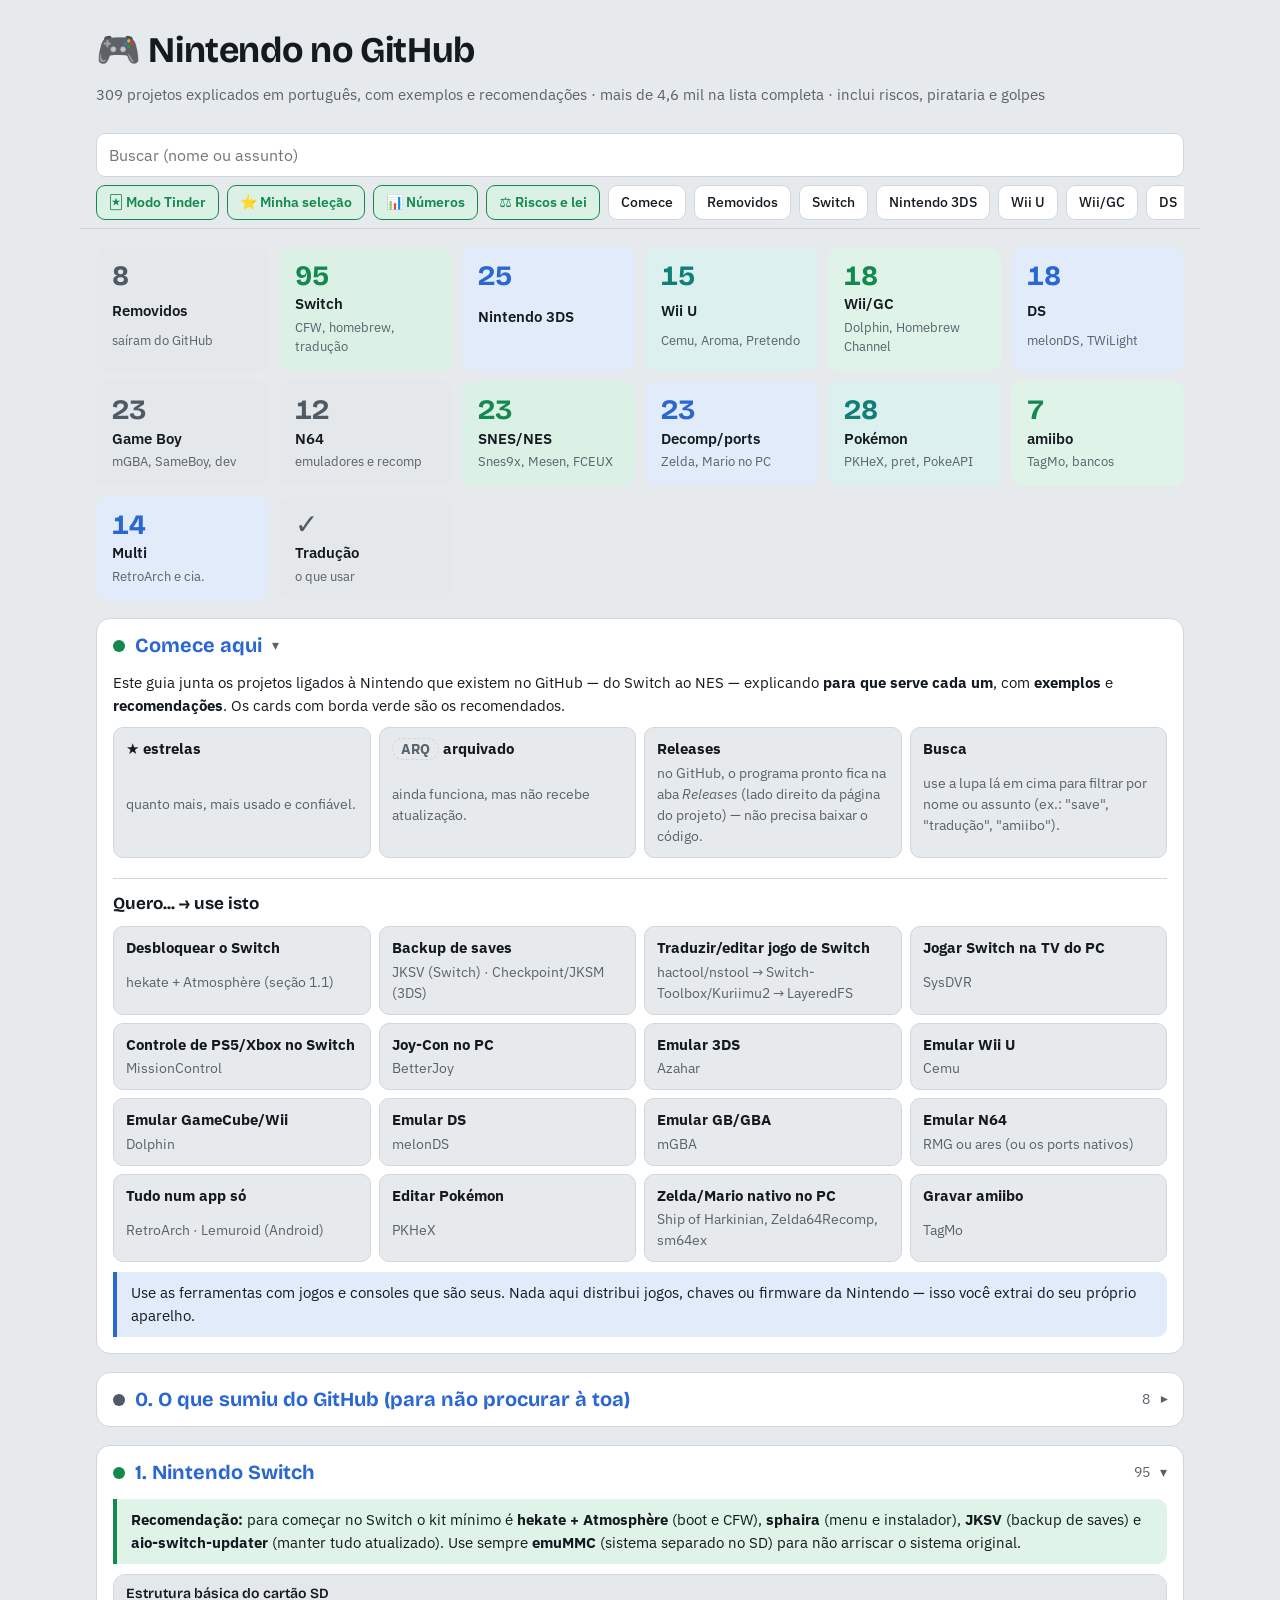
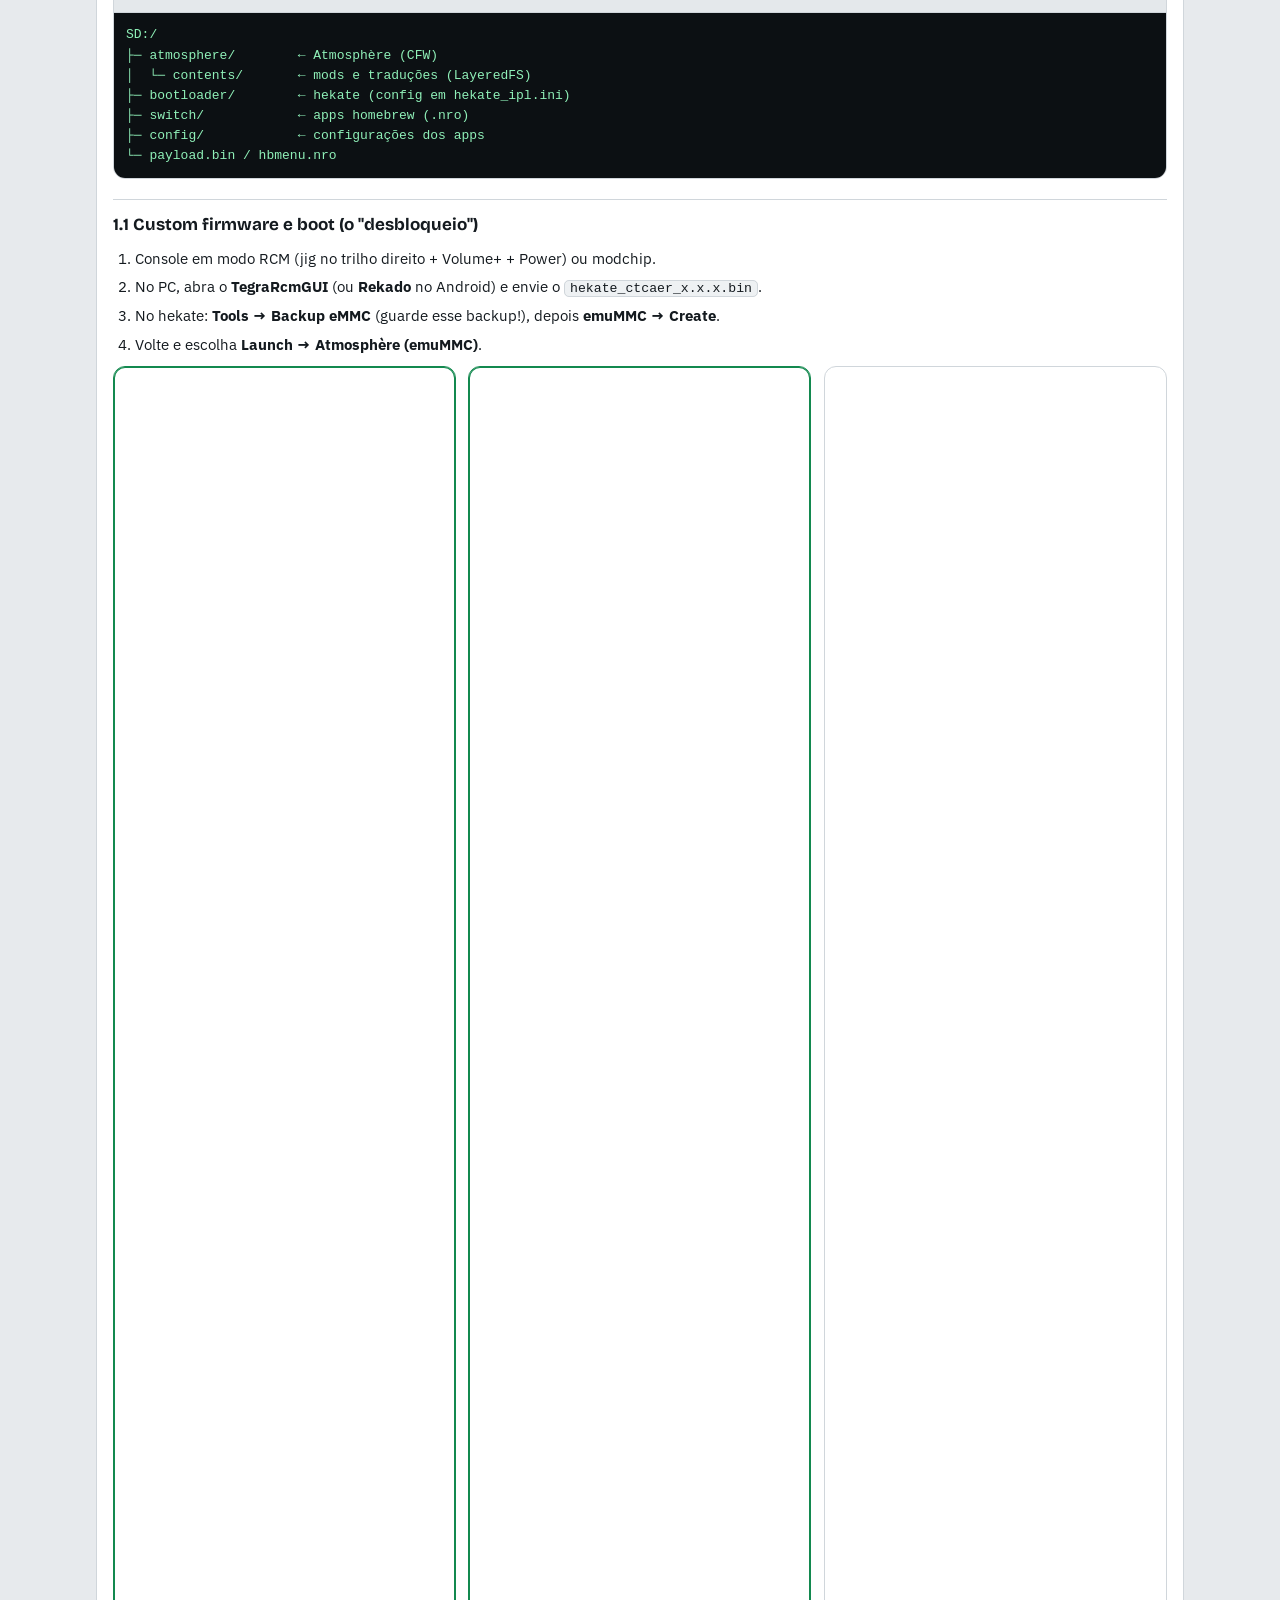
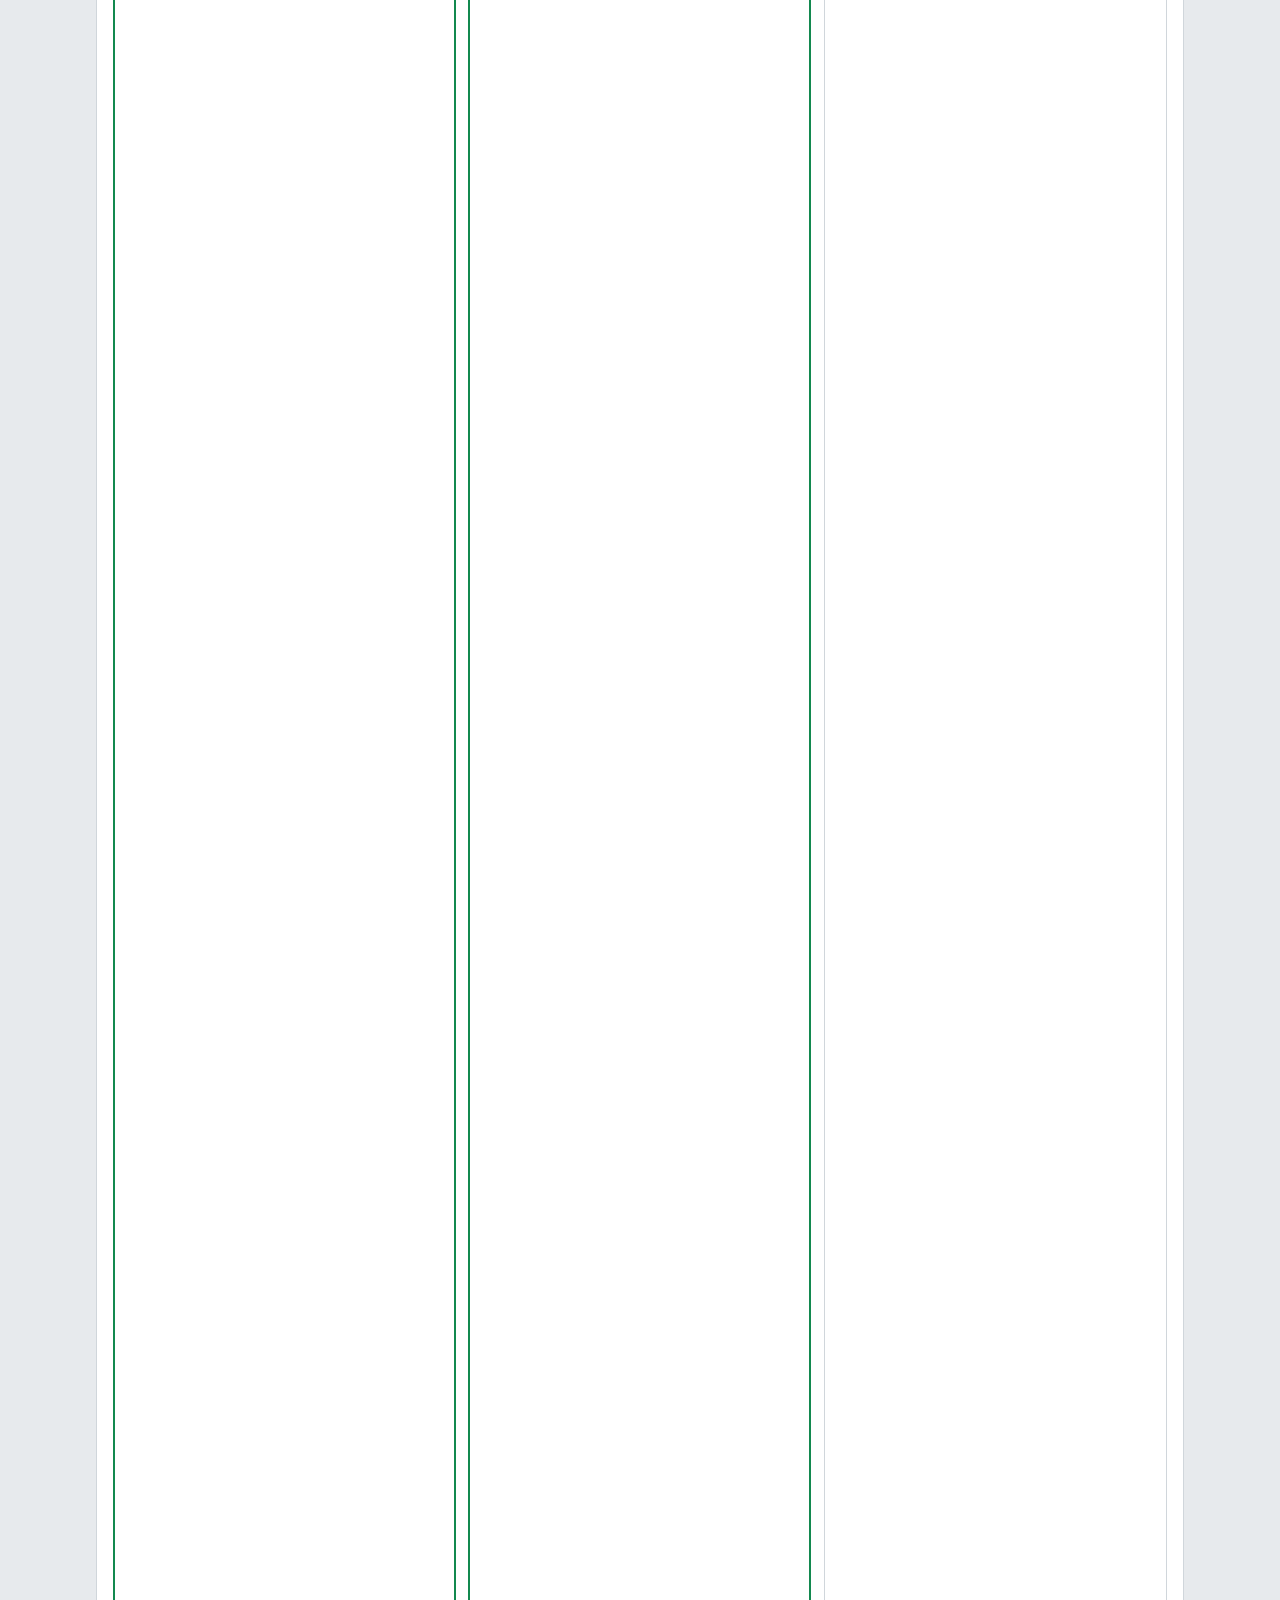
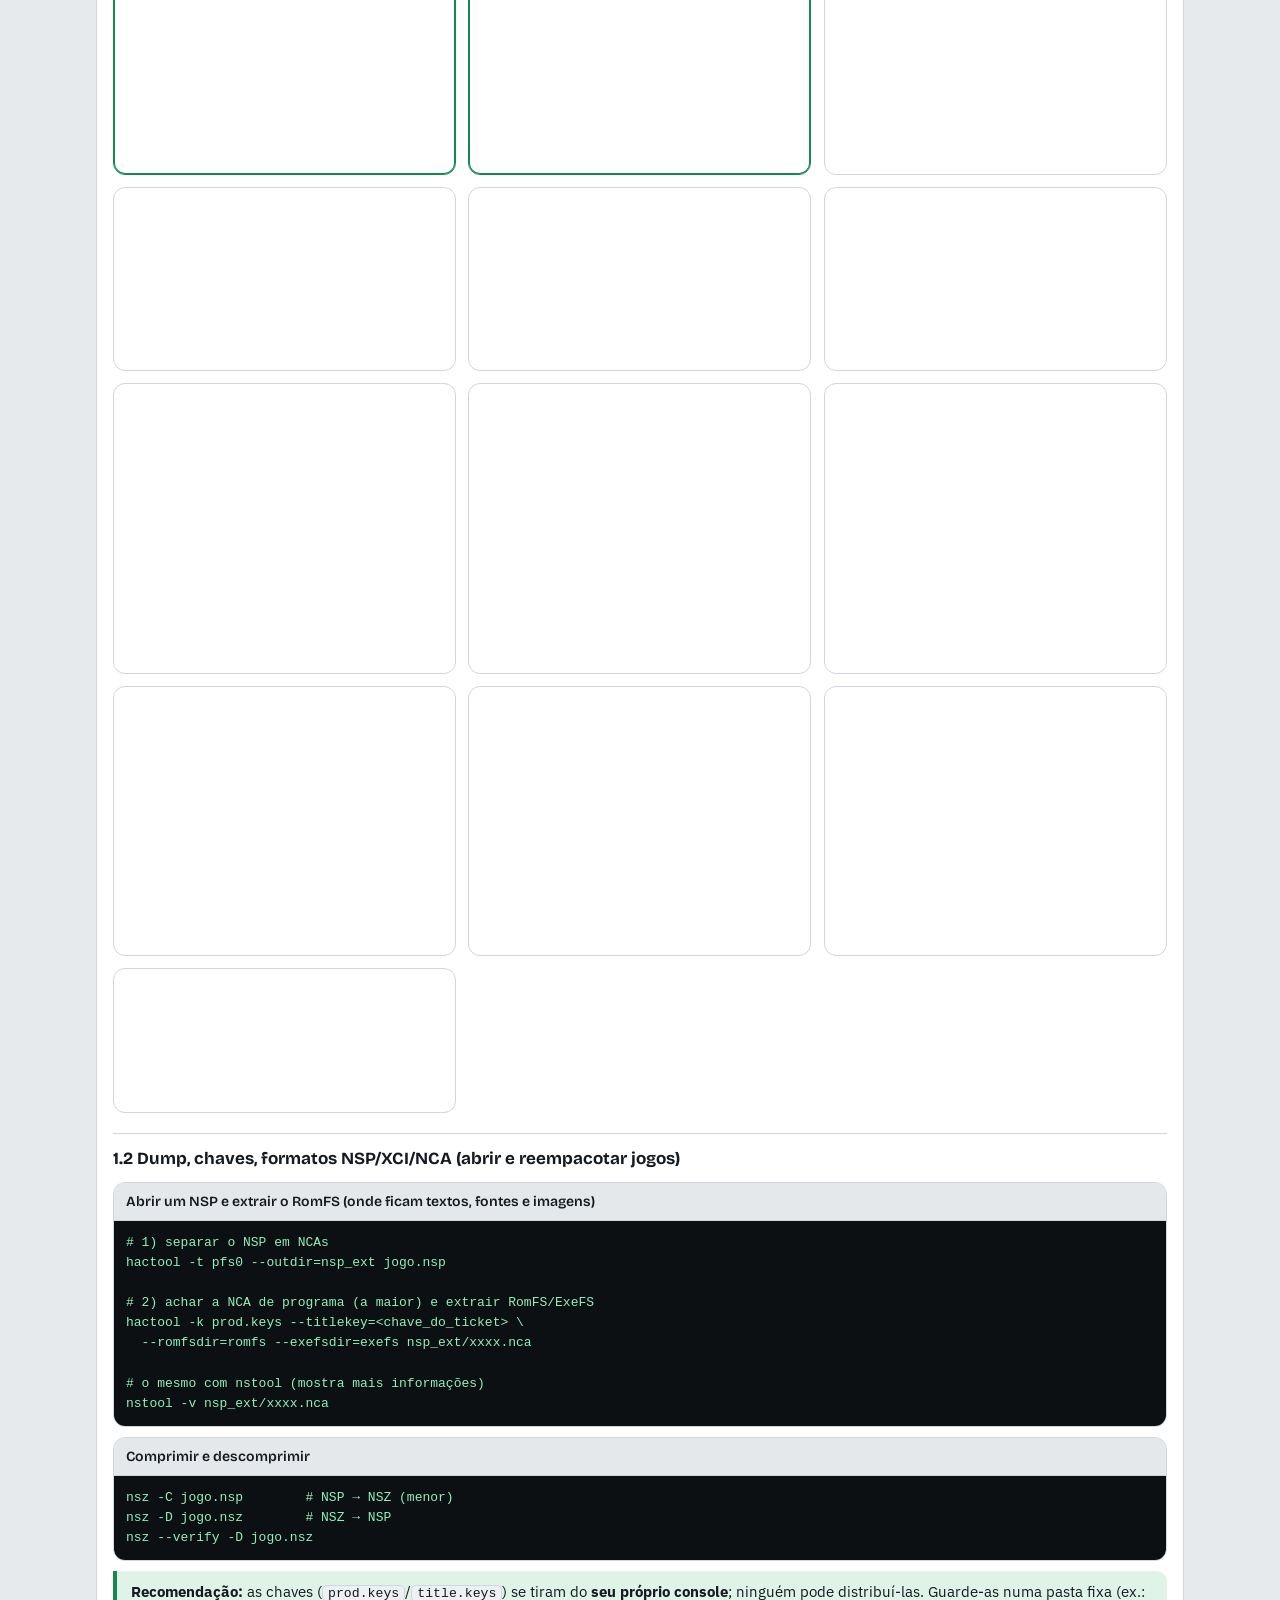
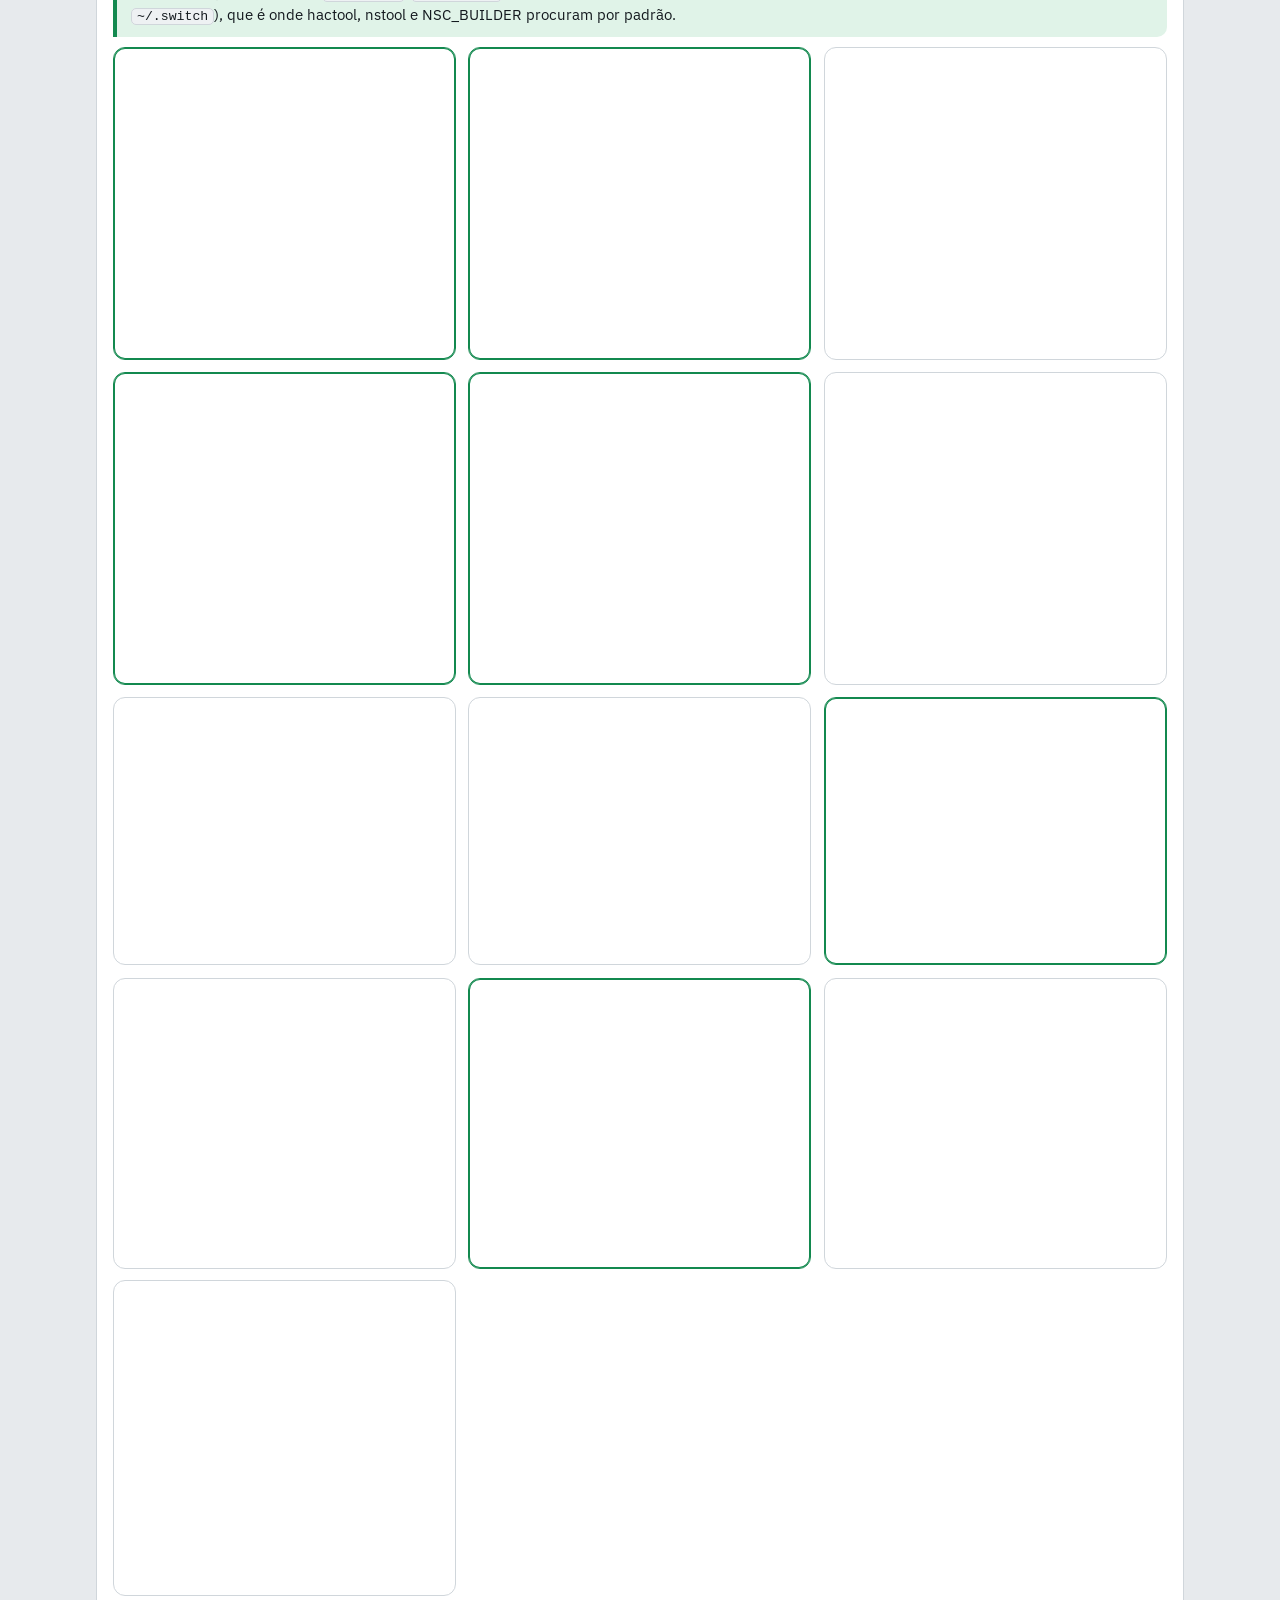
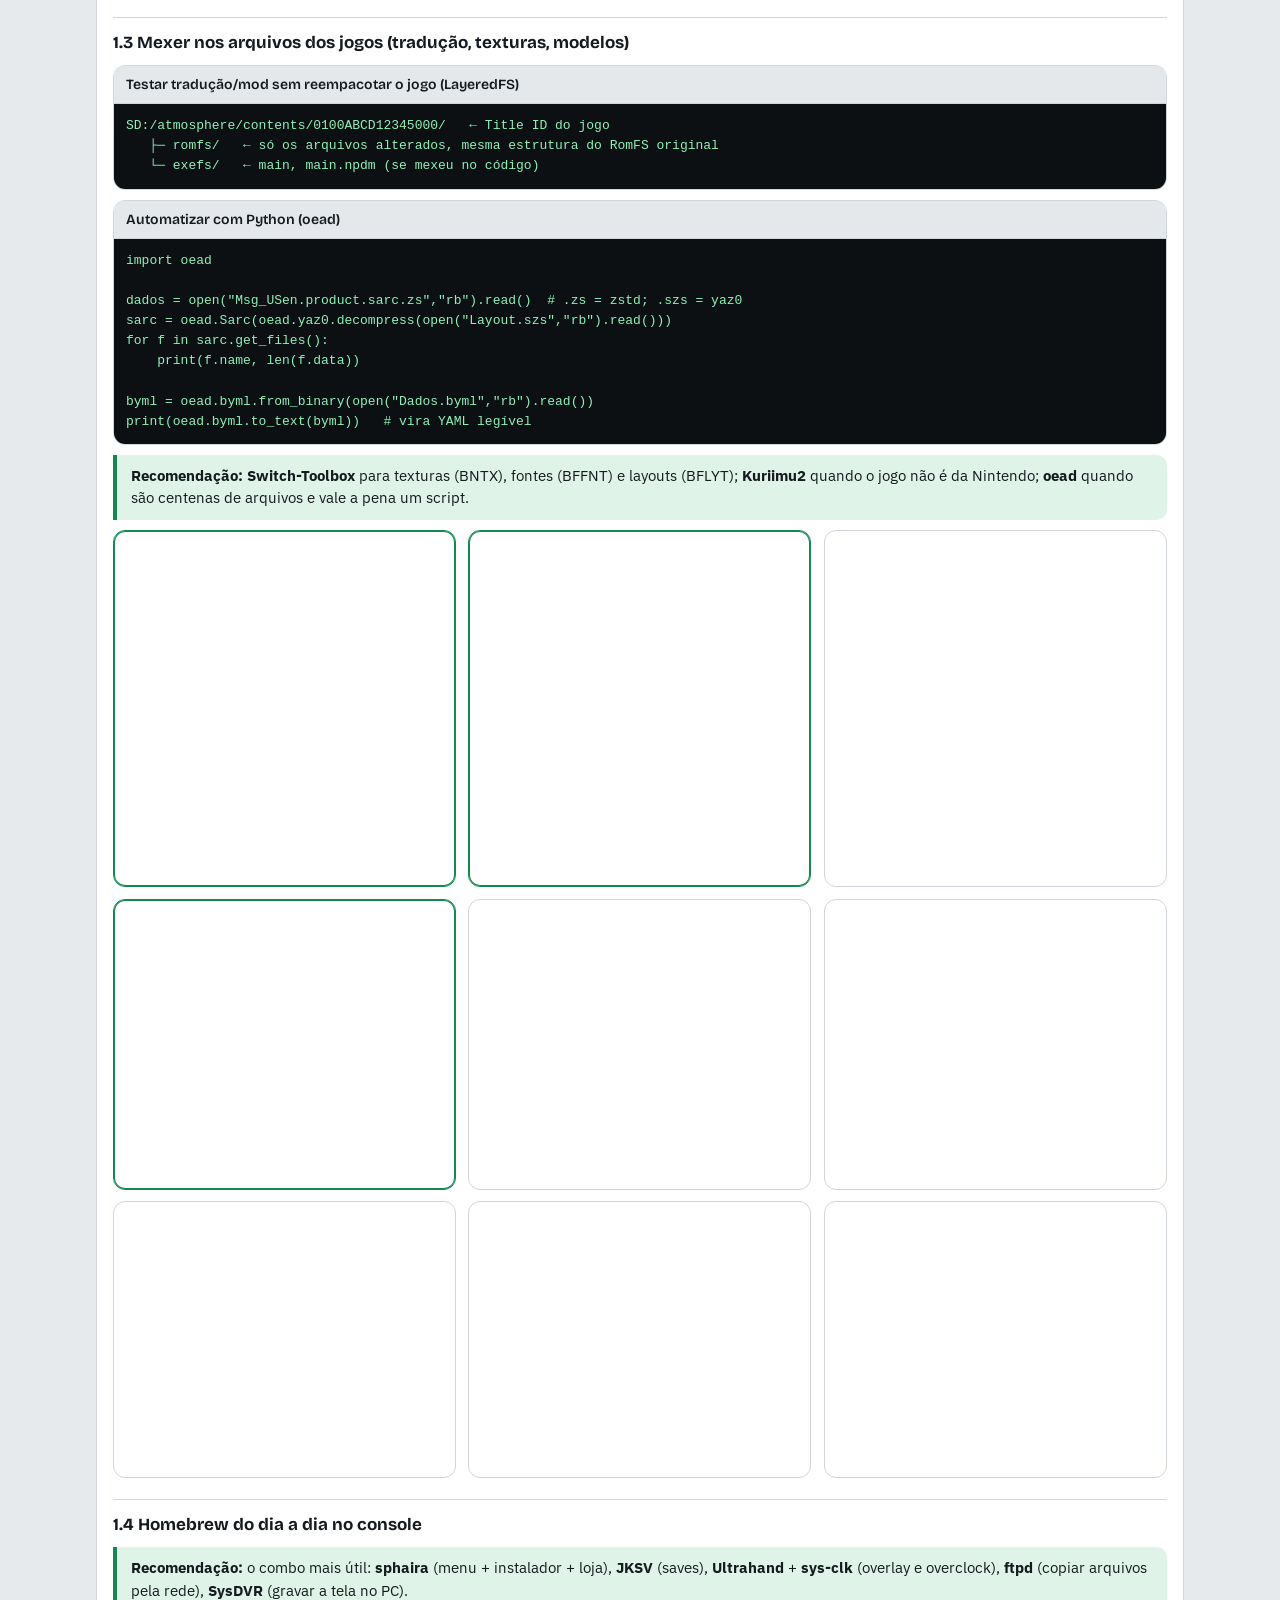
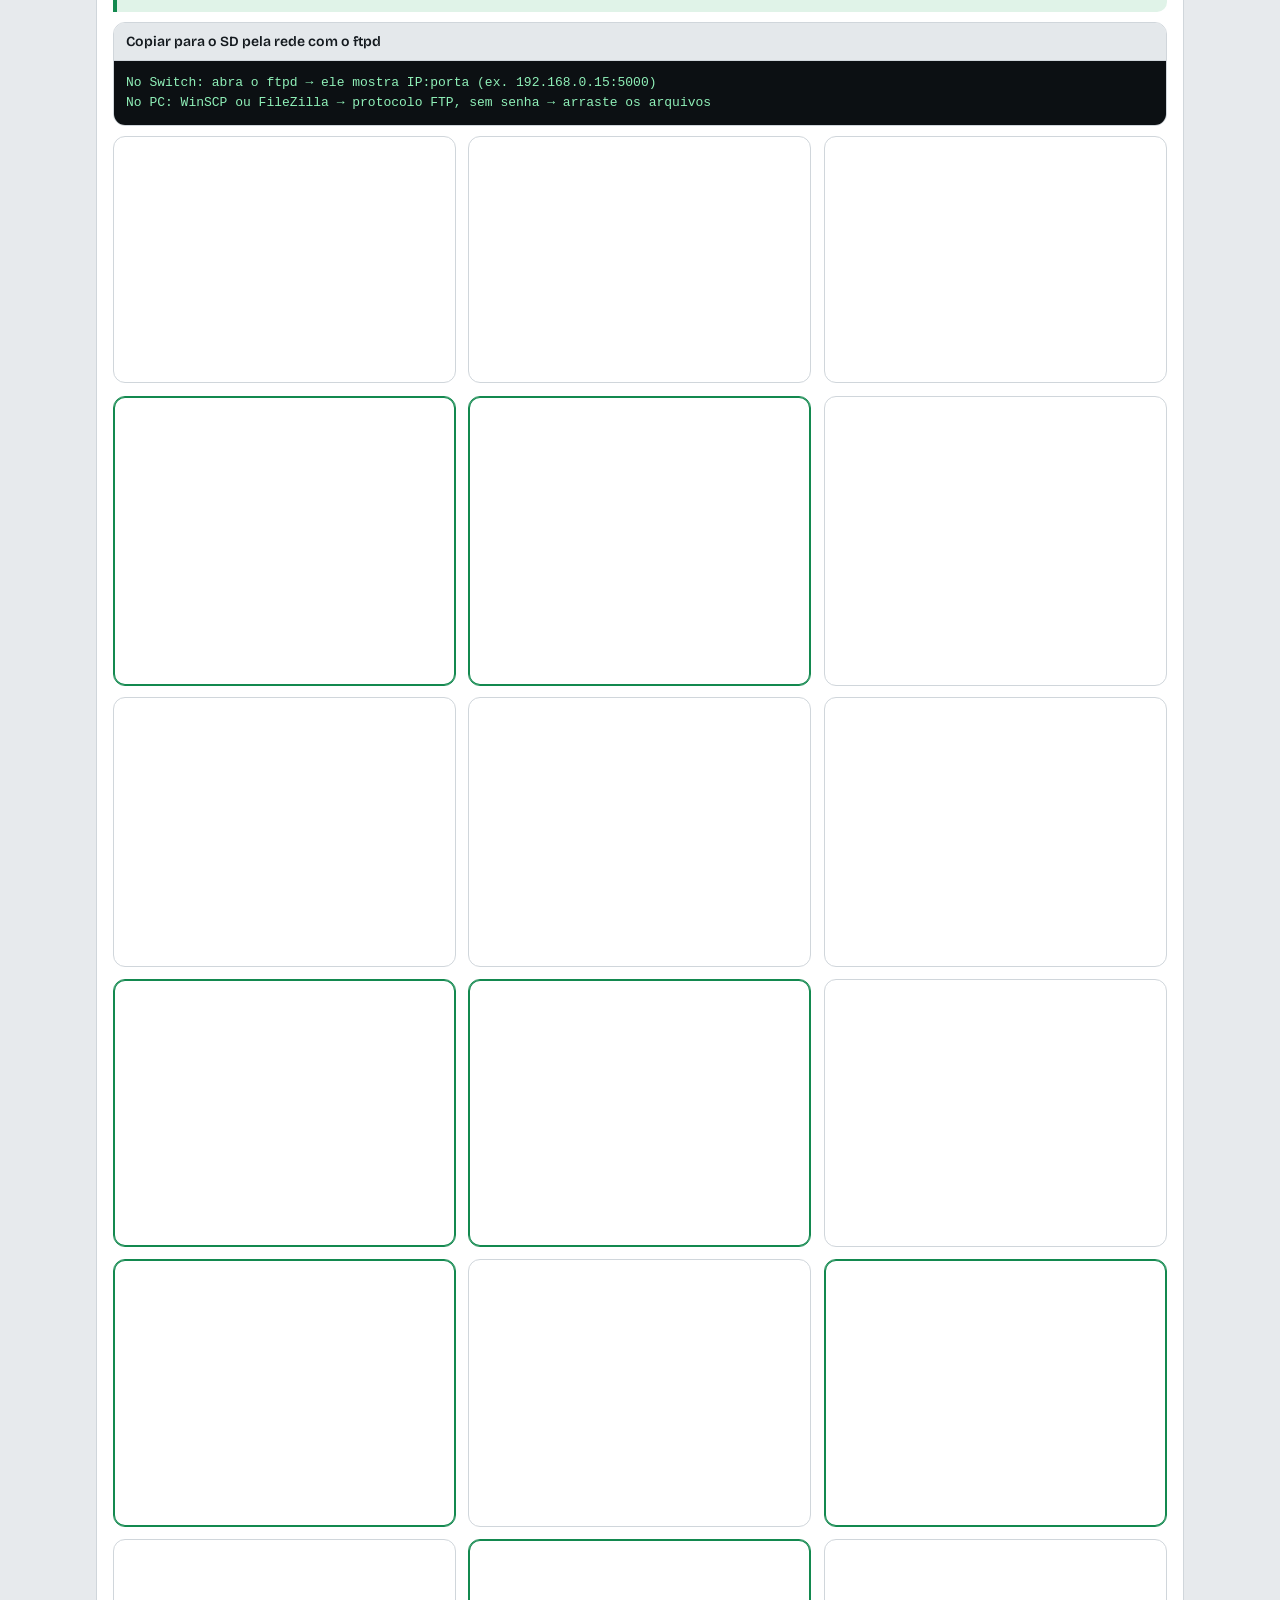
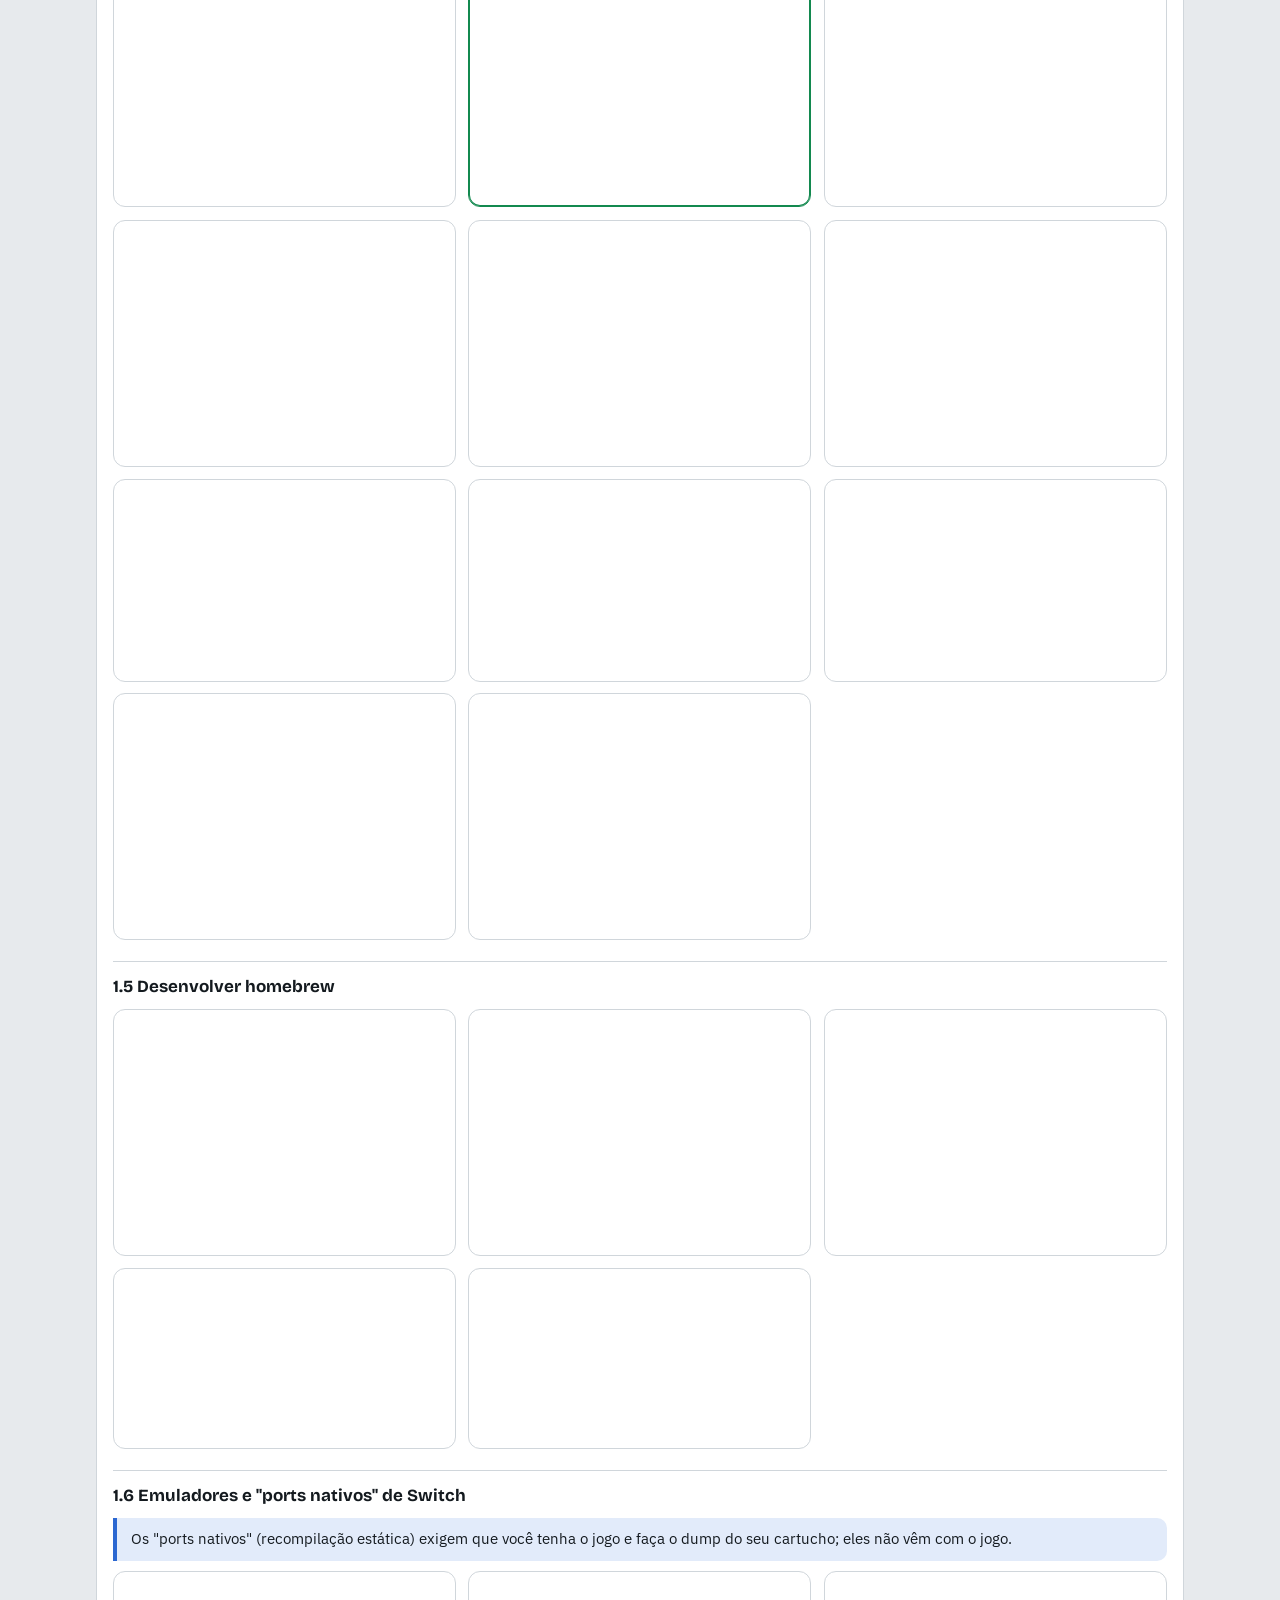
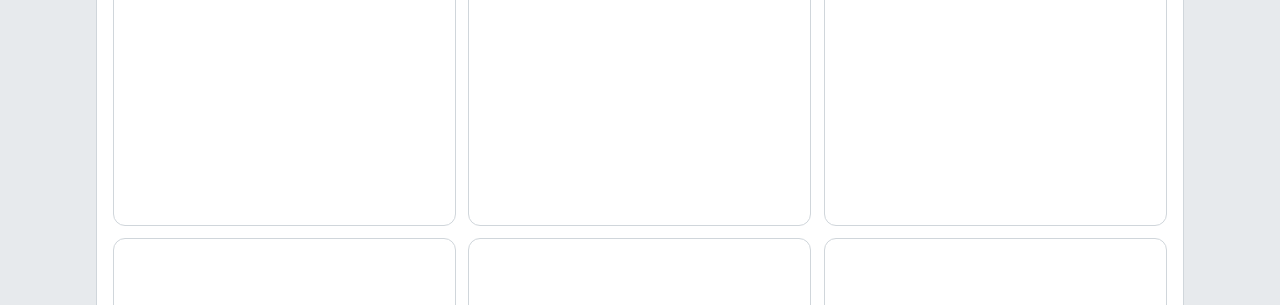
==== commit 53a79535: "Busca ampliada: 5.804 repositórios (4.603 visíveis, 1.201 ocultos), pirataria/golpe/vírus separados," ====
--- a/index.html
+++ b/index.html
@@ -153,7 +153,7 @@
 h3.tp-h{color:var(--tc);font-size:19px;border-top:2px solid var(--tc);padding-top:12px;margin-top:14px}
 </style></head><body>
 <div class="wrap">
-<header><h1>🎮 Nintendo no GitHub</h1><p class="sub">309 projetos explicados em português, com exemplos e recomendações · mais de 2 mil na lista completa</p></header>
+<header><h1>🎮 Nintendo no GitHub</h1><p class="sub">309 projetos explicados em português, com exemplos e recomendações · mais de 4,6 mil na lista completa · inclui riscos, pirataria e golpes</p></header>
 <div class="pular"><input id="q" type="search" placeholder="Buscar (nome ou assunto)" autocomplete="off" aria-label="Buscar"><div class="pular-trilho"><a href="#tinder" id="t-abrir" class="lc">🃏 Modo Tinder</a><a href="minha.html" class="lc">⭐ Minha seleção</a><a href="numeros.html" class="lc">📊 Números</a><a href="riscos.html" class="lc">⚖️ Riscos e lei</a><a href="#comece">Comece</a><a href="#s0">Removidos</a><a href="#s1">Switch</a><a href="#s2">Nintendo 3DS</a><a href="#s3">Wii U</a><a href="#s4">Wii/GC</a><a href="#s5">DS</a><a href="#s6">Game Boy</a><a href="#s7">N64</a><a href="#s8">SNES/NES</a><a href="#s9">Decomp/ports</a><a href="#s10">Pokémon</a><a href="#s11">amiibo</a><a href="#s12">Multi</a><a href="#s13">Tradução</a><a href="lista.html" class="lc">Lista completa →</a></div></div>
 <div class="tiles"><a class="tile c0" href="#s0"><span class="num">8</span><span class="lbl">Removidos</span><span class="dsc">saíram do GitHub</span></a><a class="tile c1" href="#s1"><span class="num">95</span><span class="lbl">Switch</span><span class="dsc">CFW, homebrew, tradução</span></a><a class="tile c2" href="#s2"><span class="num">25</span><span class="lbl">Nintendo 3DS</span><span class="dsc"></span></a><a class="tile c3" href="#s3"><span class="num">15</span><span class="lbl">Wii U</span><span class="dsc">Cemu, Aroma, Pretendo</span></a><a class="tile c4" href="#s4"><span class="num">18</span><span class="lbl">Wii/GC</span><span class="dsc">Dolphin, Homebrew Channel</span></a><a class="tile c5" href="#s5"><span class="num">18</span><span class="lbl">DS</span><span class="dsc">melonDS, TWiLight</span></a><a class="tile c6" href="#s6"><span class="num">23</span><span class="lbl">Game Boy</span><span class="dsc">mGBA, SameBoy, dev</span></a><a class="tile c0" href="#s7"><span class="num">12</span><span class="lbl">N64</span><span class="dsc">emuladores e recomp</span></a><a class="tile c1" href="#s8"><span class="num">23</span><span class="lbl">SNES/NES</span><span class="dsc">Snes9x, Mesen, FCEUX</span></a><a class="tile c2" href="#s9"><span class="num">23</span><span class="lbl">Decomp/ports</span><span class="dsc">Zelda, Mario no PC</span></a><a class="tile c3" href="#s10"><span class="num">28</span><span class="lbl">Pokémon</span><span class="dsc">PKHeX, pret, PokeAPI</span></a><a class="tile c4" href="#s11"><span class="num">7</span><span class="lbl">amiibo</span><span class="dsc">TagMo, bancos</span></a><a class="tile c5" href="#s12"><span class="num">14</span><span class="lbl">Multi</span><span class="dsc">RetroArch e cia.</span></a><a class="tile c6" href="#s13"><span class="num">✓</span><span class="lbl">Tradução</span><span class="dsc">o que usar</span></a></div><details class="sec" id="comece" open data-g=""><summary><span class="dot" style="--c:var(--accent)"></span><h2>Comece aqui</h2></summary><div class="in">
 <p>Este guia junta os projetos ligados à Nintendo que existem no GitHub — do Switch ao NES — explicando <b>para que serve cada um</b>, com <b>exemplos</b> e <b>recomendações</b>. Os cards com borda verde são os recomendados.</p>
@@ -479,7 +479,7 @@
   tela.className = "t-tela"; tela.hidden = true;
   tela.innerHTML = '<div class="t-col">' +
     '<div class="t-topo"><h2>🃏 Modo Tinder</h2><div class="t-conta"></div><button class="t-x" data-a="lista" title="Guardados">⭐</button><button class="t-x" data-a="fechar" title="Fechar">✕</button></div>' +
-    '<div class="t-filtros"><select data-f="fonte"><option value="guia">Guia explicado (PT)</option><option value="lista">Lista completa (2 mil+)</option></select>' +
+    '<div class="t-filtros"><select data-f="fonte"><option value="guia">Guia explicado (PT)</option><option value="lista">Lista completa (4,6 mil+)</option></select>' +
     '<select data-f="grupo"><option value="">Todos os consoles</option></select>' +
     '<button data-f="rec" aria-pressed="false">Só recomendados</button><button data-f="vistos" aria-pressed="false">Rever pulados</button></div>' +
     '<div class="t-palco"></div>' +
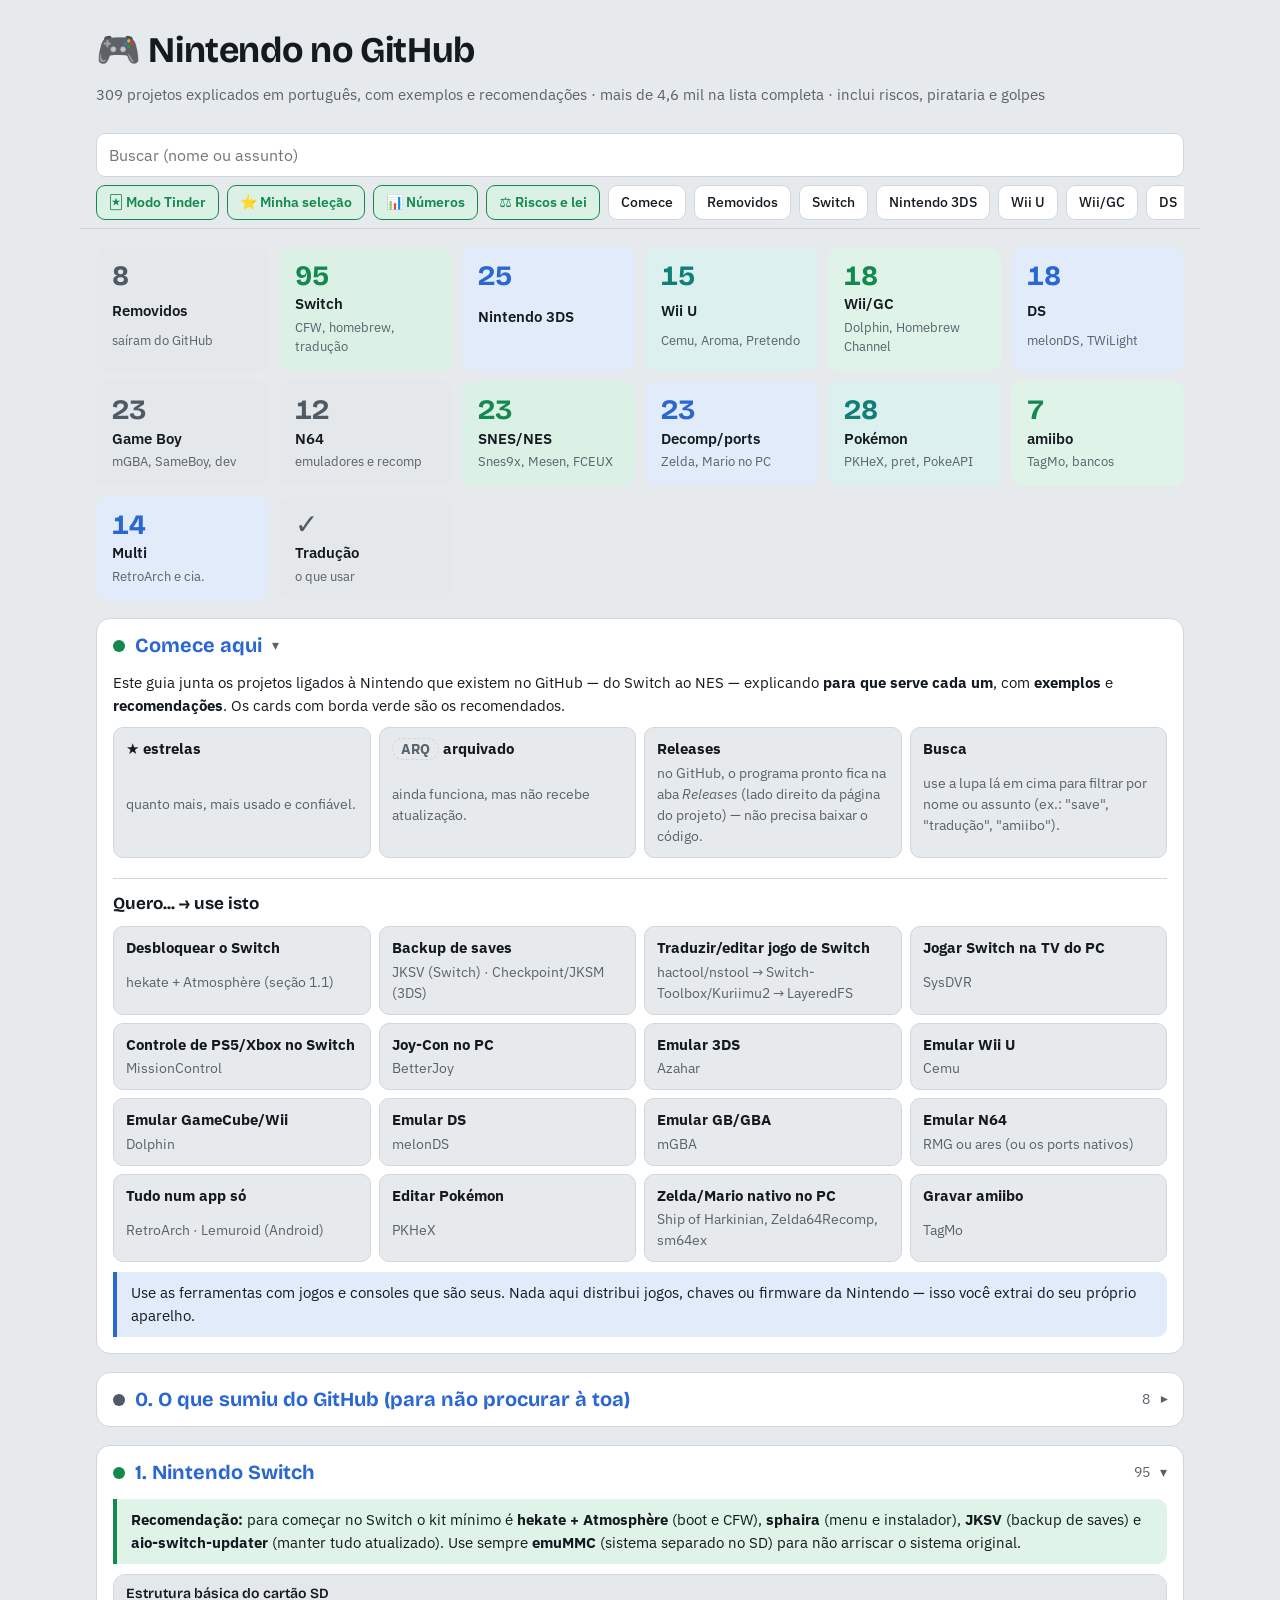
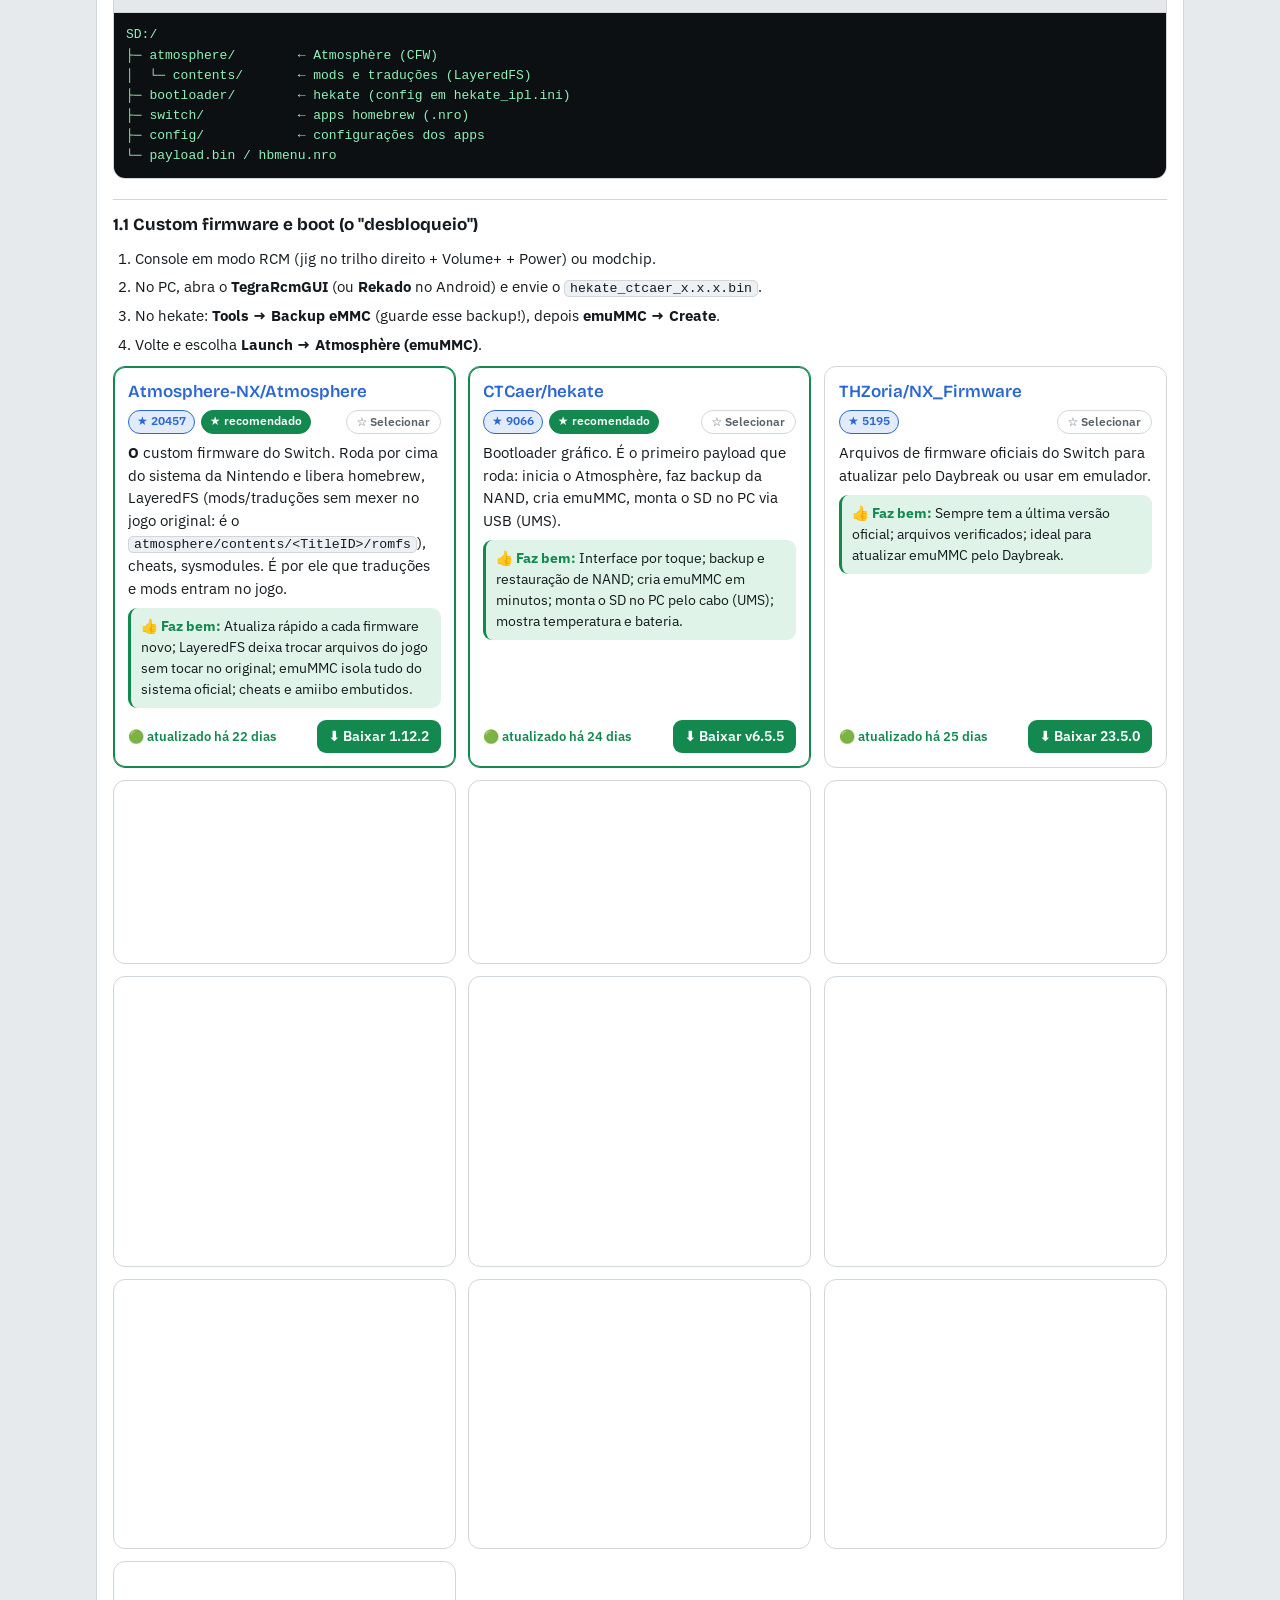
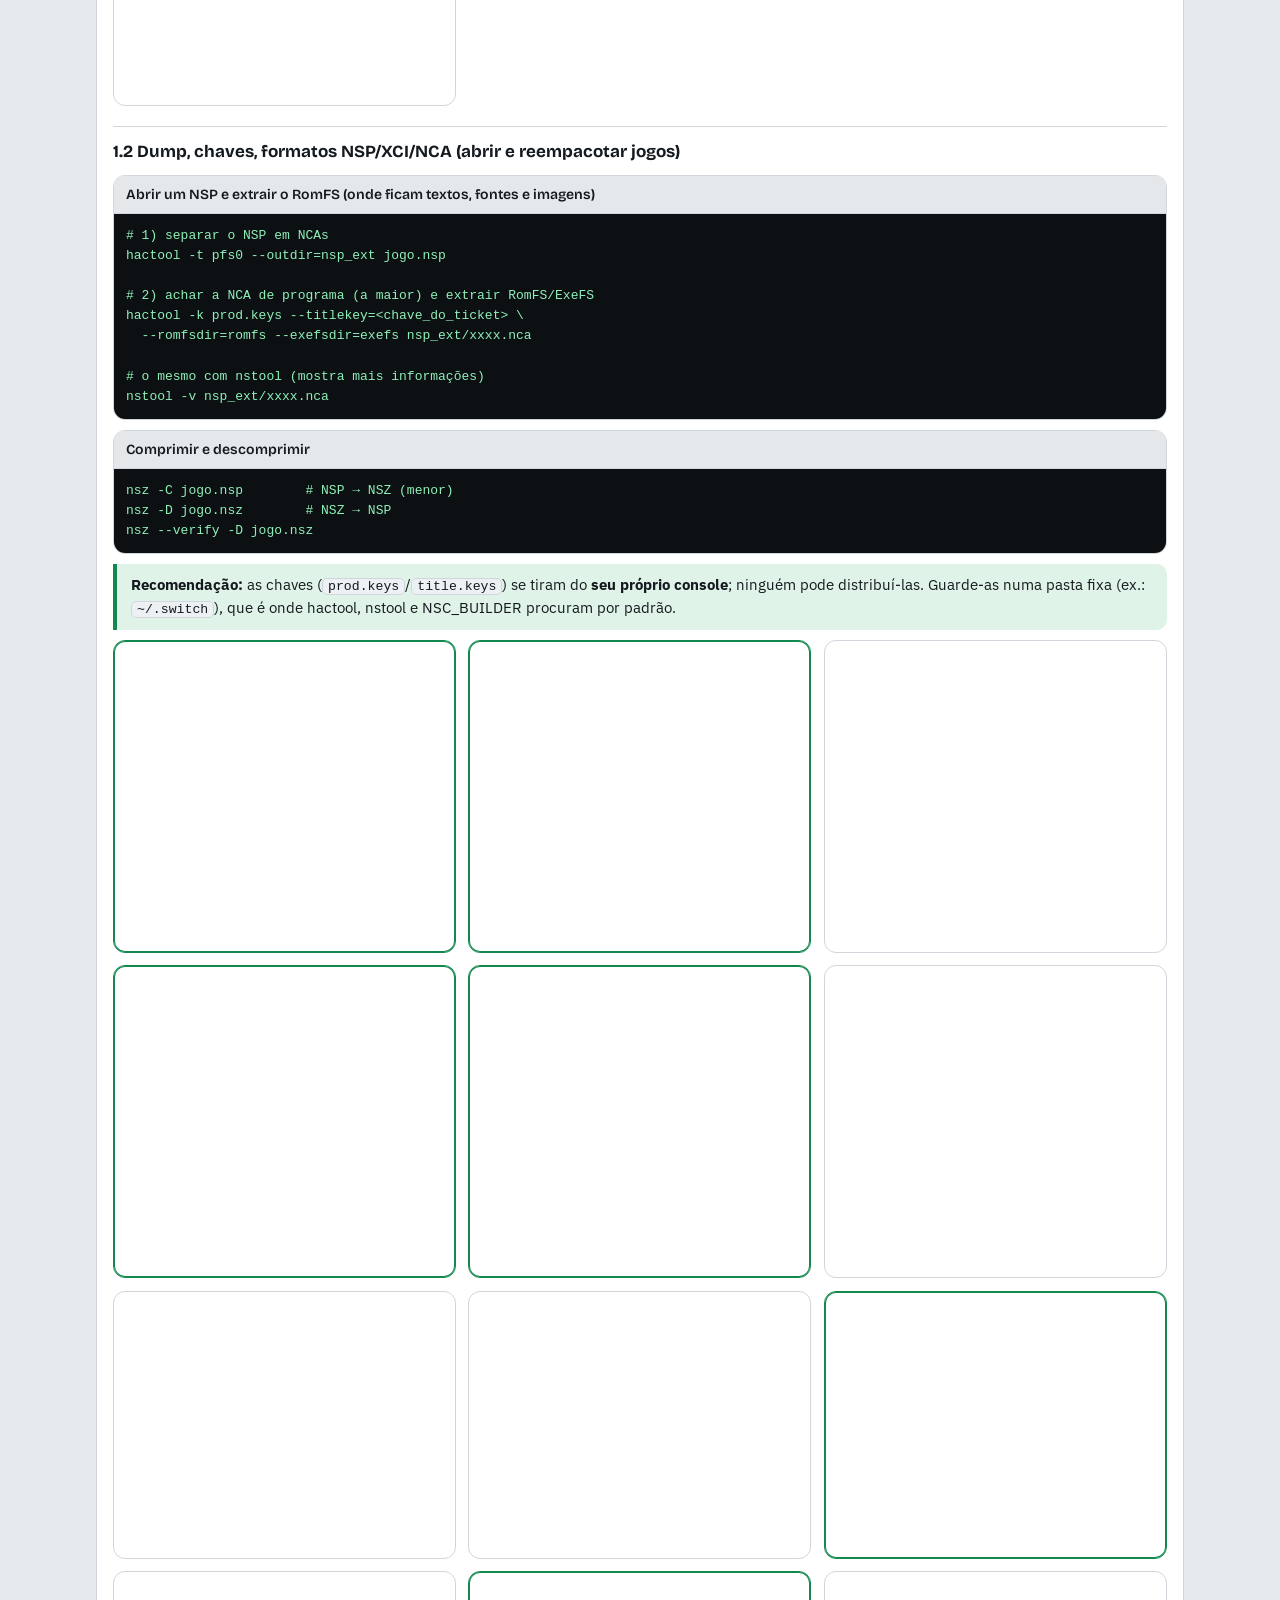
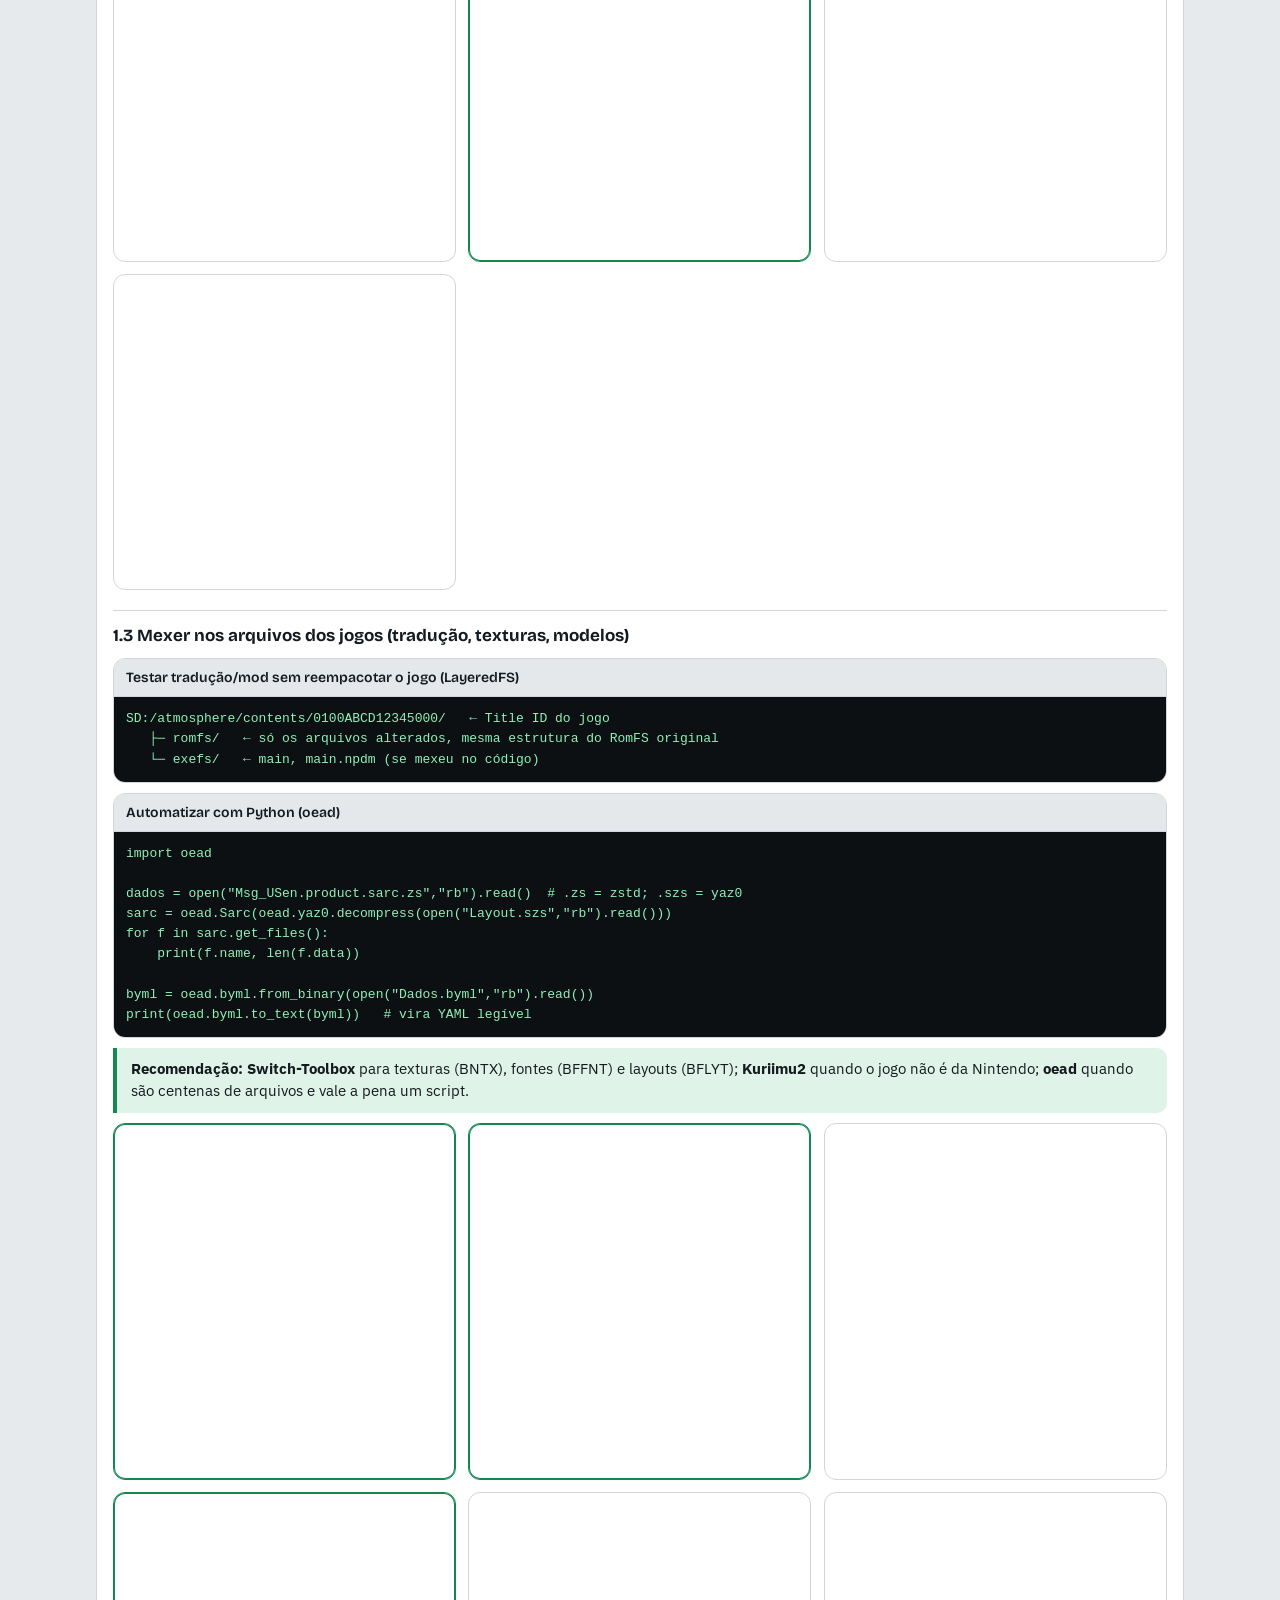
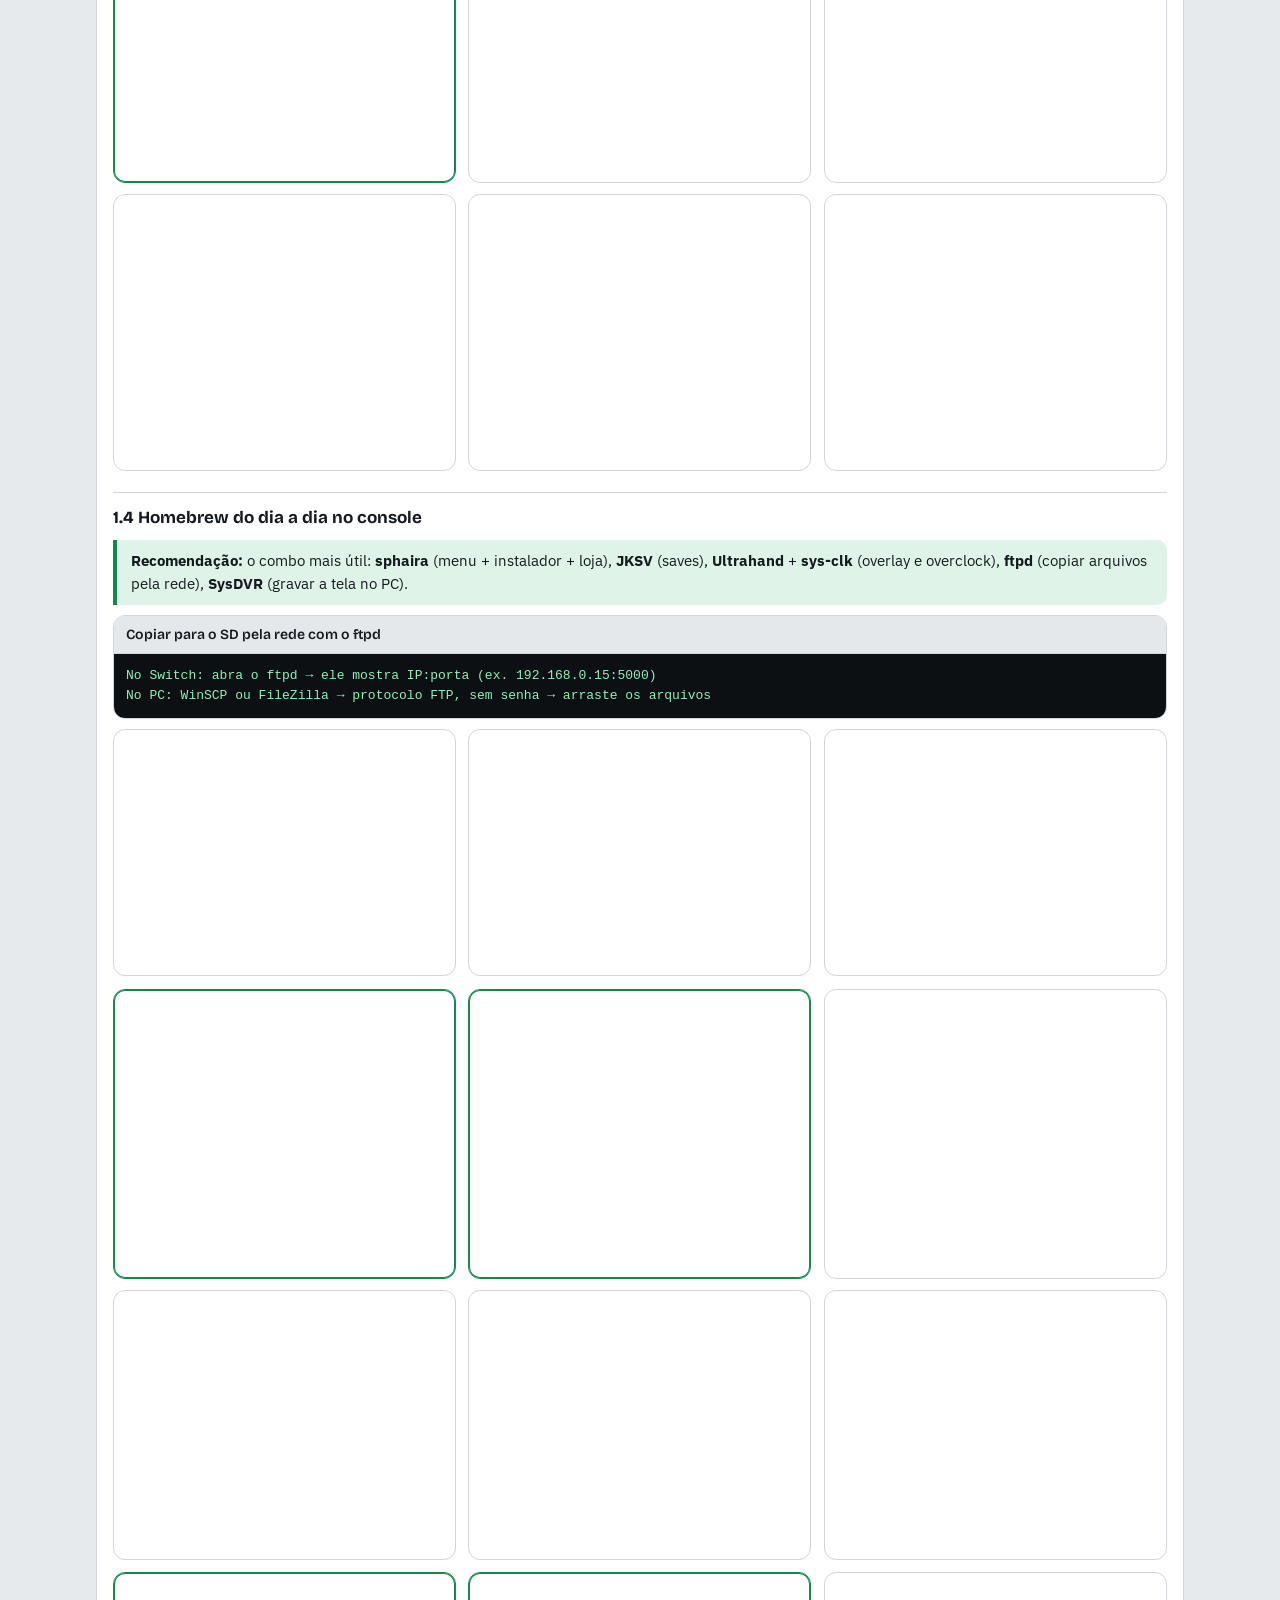
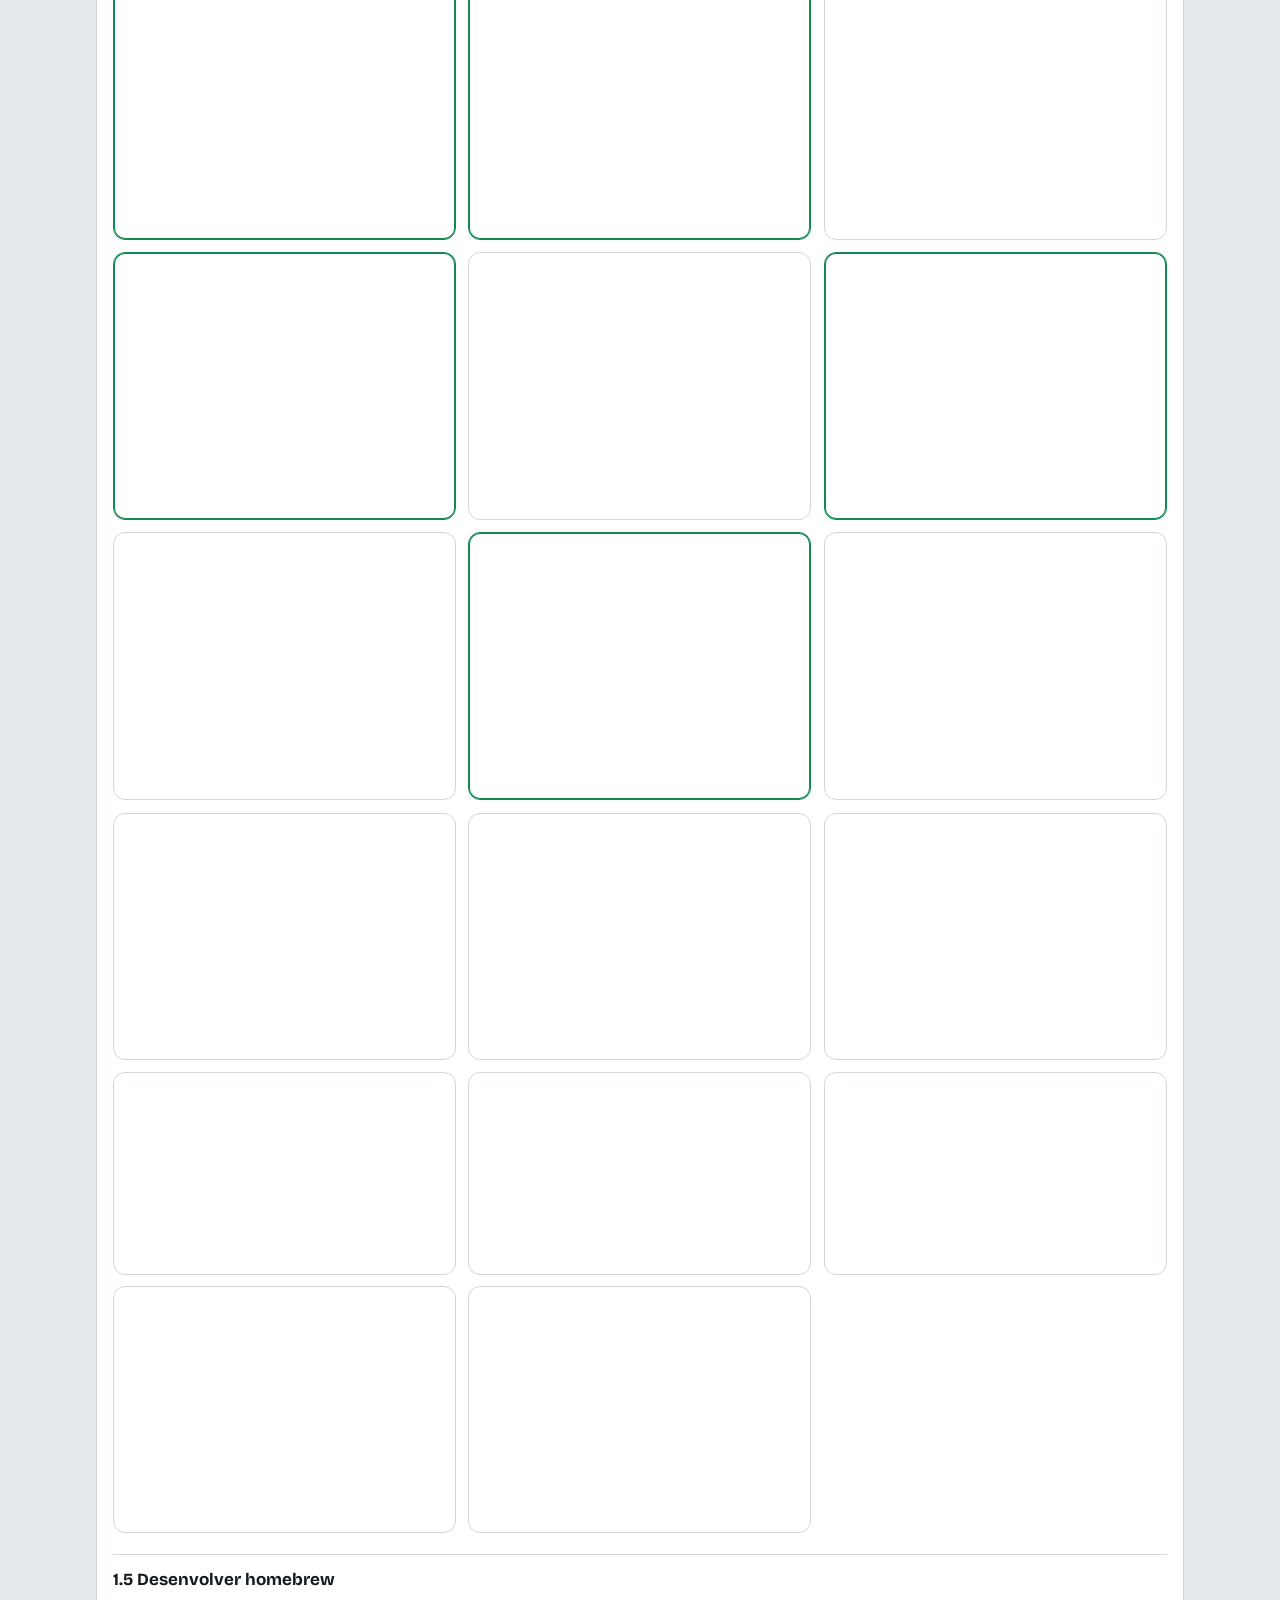
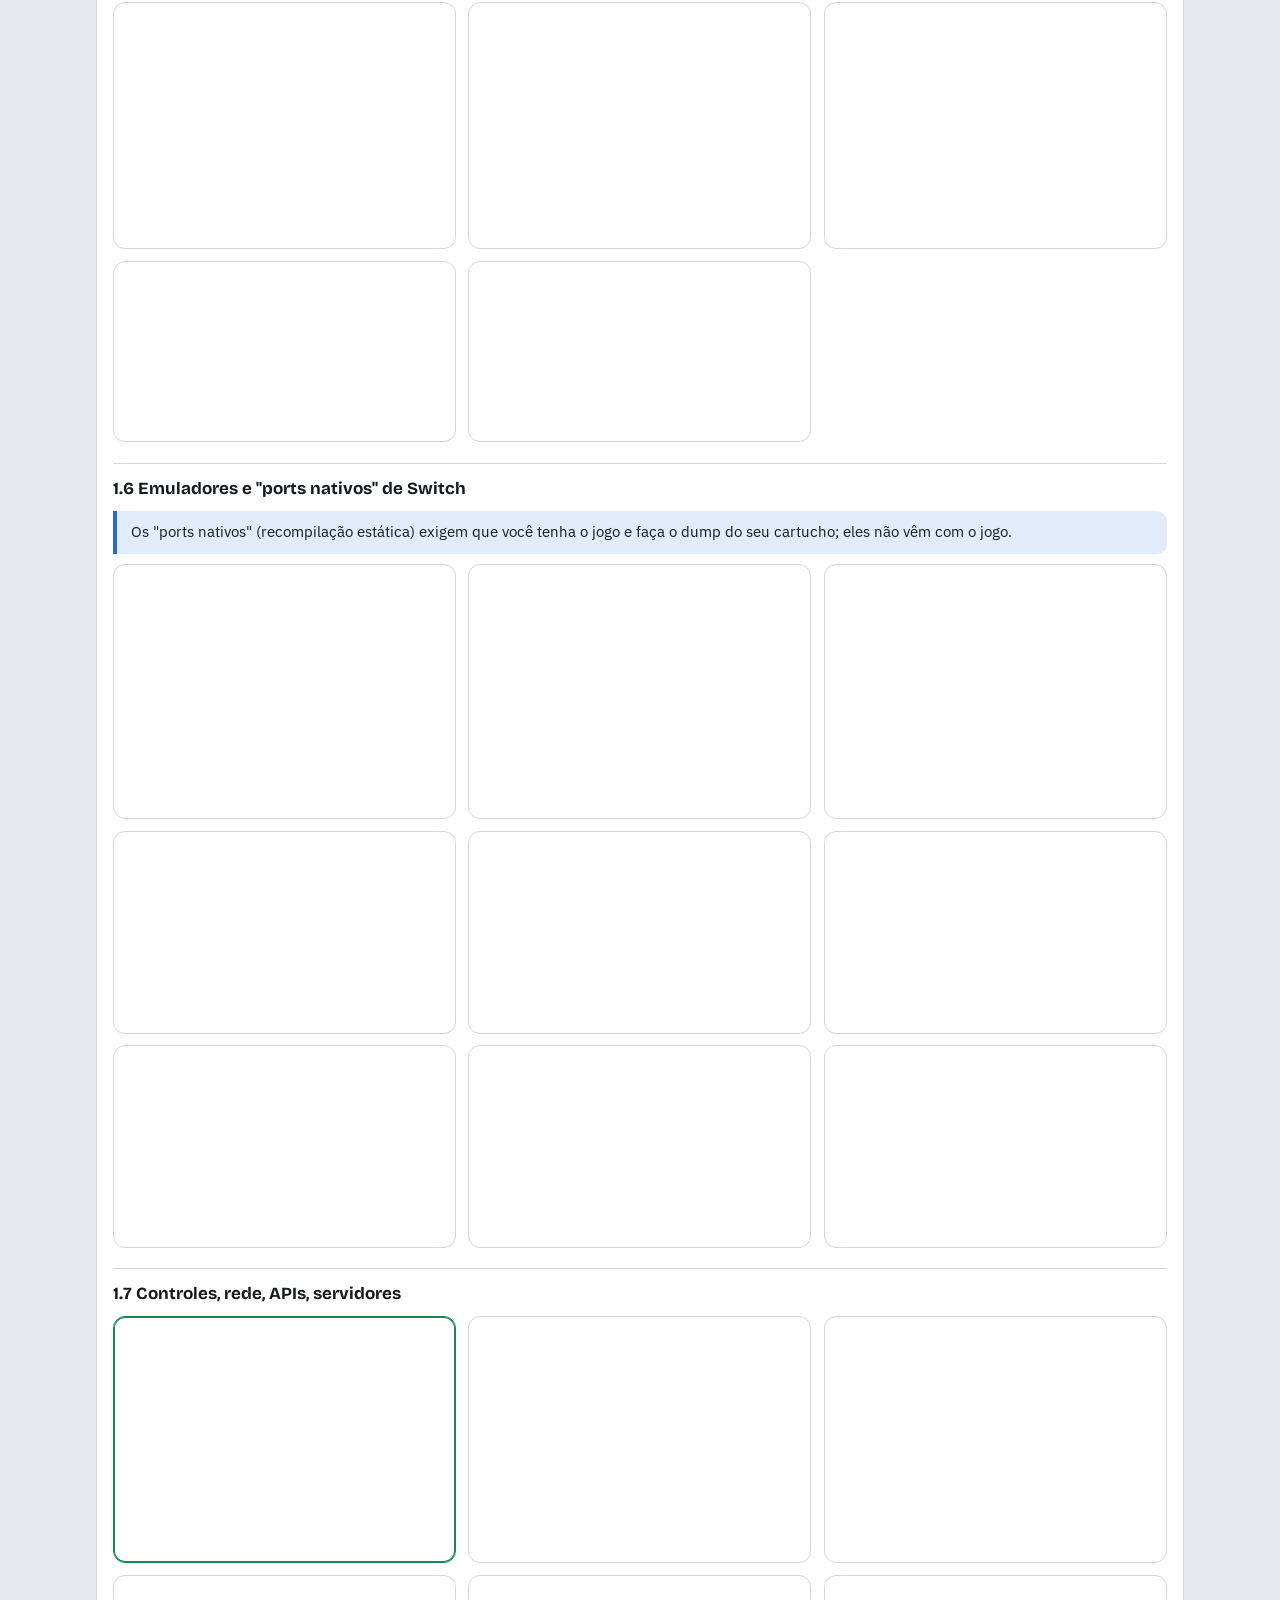
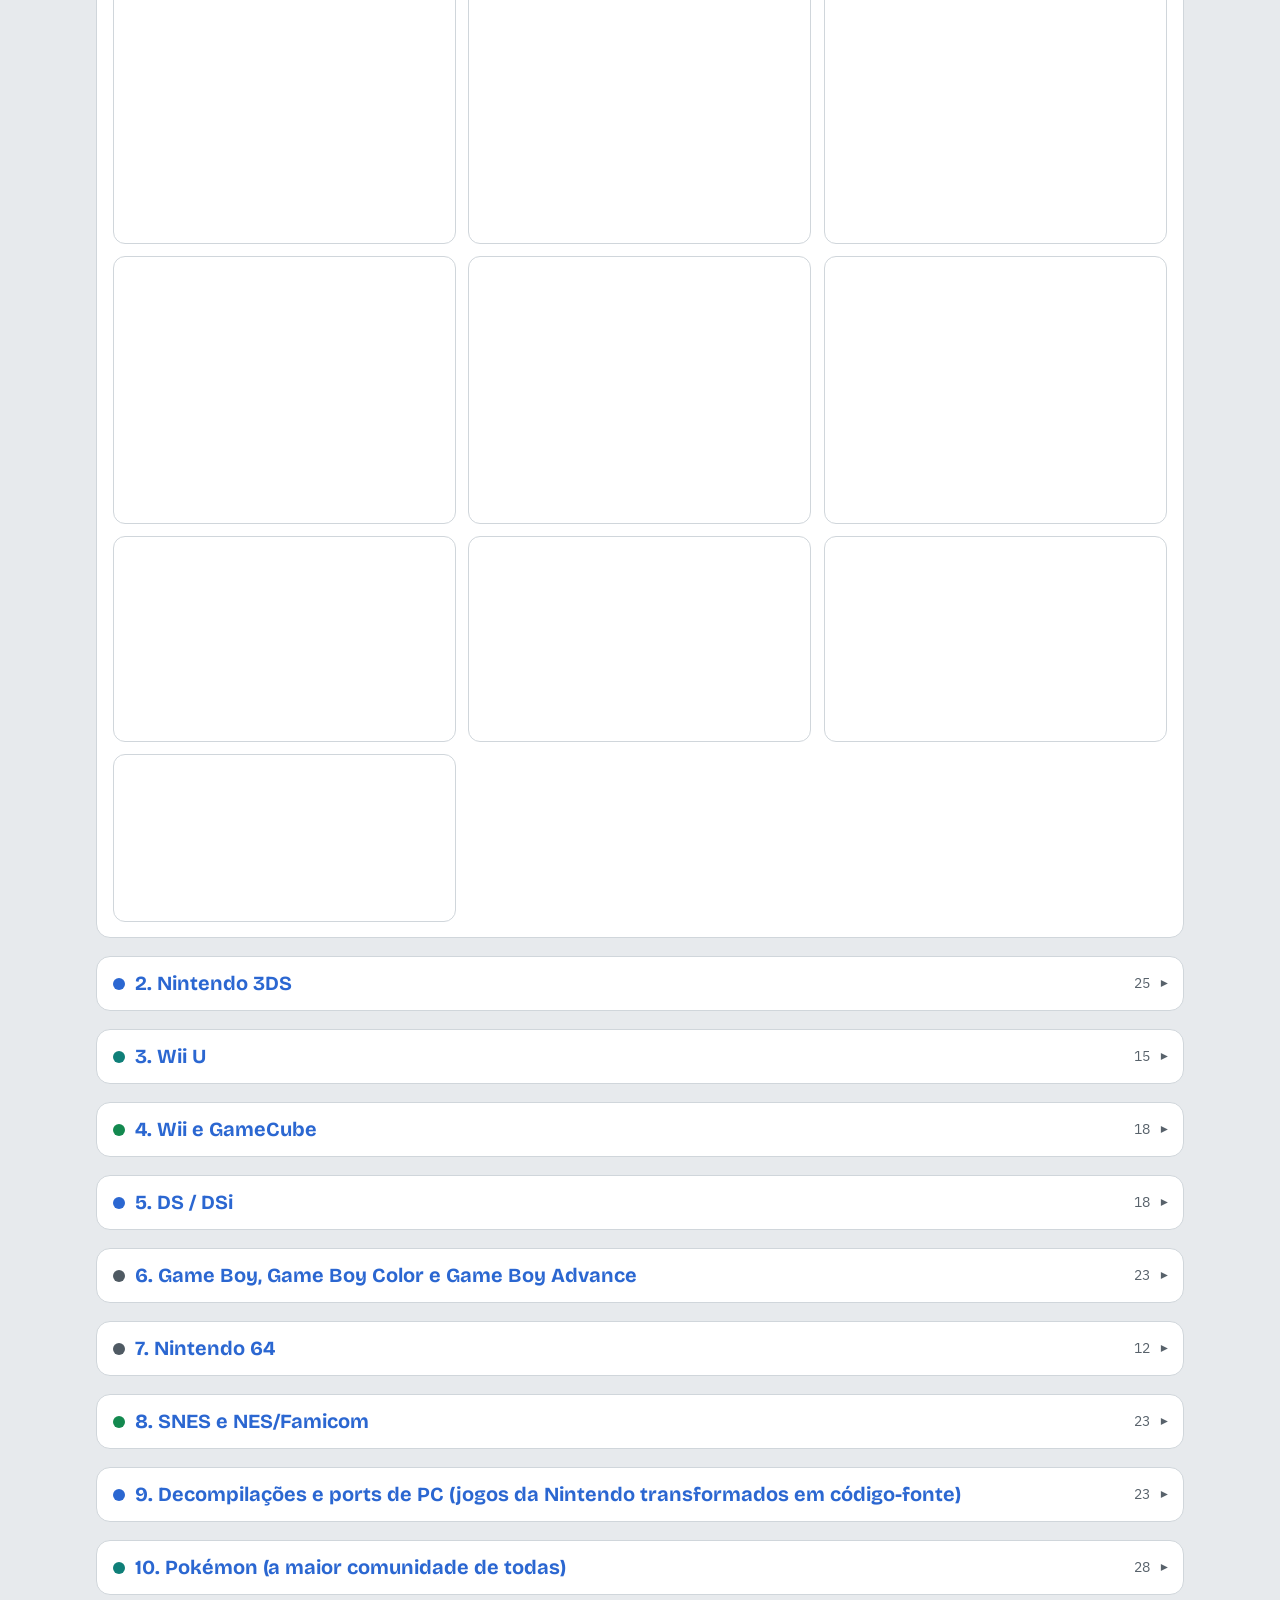
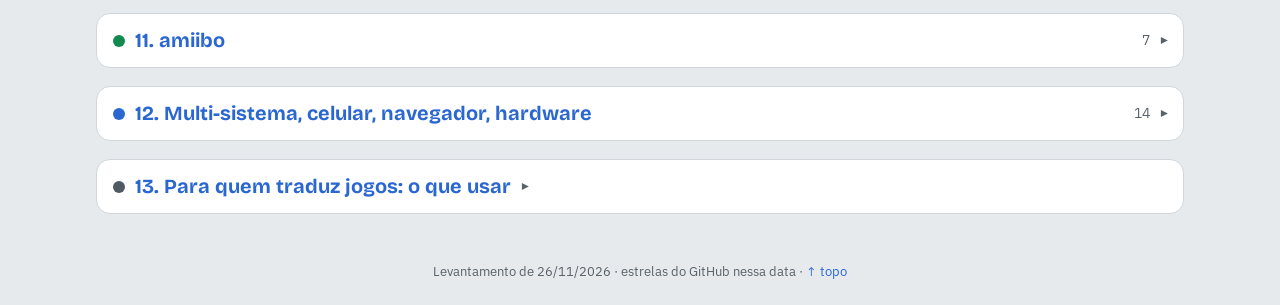
==== commit edfc0188: "Tabelas viram blocos no celular Co-Authored-By: Claude Opus 5.5 <noreply@anthropic.com>" ====
--- a/index.html
+++ b/index.html
@@ -151,6 +151,18 @@
 .como{font-size:14px!important;padding:8px 10px;border-radius:9px;border-left:3px solid var(--tc,var(--line));background:var(--surface)}
 .como b{color:var(--tc,var(--ink))}
 h3.tp-h{color:var(--tc);font-size:19px;border-top:2px solid var(--tc);padding-top:12px;margin-top:14px}
+@media (max-width:560px){
+ .tab{border:0}
+ .tab table,.tab tbody,.tab tr,.tab td{display:block;width:100%}
+ .tab thead{display:none}
+ .tab tr{border:1px solid var(--line);border-radius:10px;padding:10px 12px;margin-bottom:8px;background:var(--surface)}
+ .tab td{border:0;padding:2px 0}
+ .tab td:nth-child(1){display:inline-block;width:auto;margin-right:6px;font-weight:700;color:var(--muted)}
+ .tab td:nth-child(1)::after{content:"."}
+ .tab td:nth-child(2){display:inline;width:auto;font-weight:600;word-break:break-word}
+ .tab td:nth-child(3){display:inline-block;width:auto;margin-left:8px;color:var(--star);font-weight:600}
+ .tab td:nth-child(4){font-size:13px;color:var(--muted)}
+}
 </style></head><body>
 <div class="wrap">
 <header><h1>🎮 Nintendo no GitHub</h1><p class="sub">309 projetos explicados em português, com exemplos e recomendações · mais de 4,6 mil na lista completa · inclui riscos, pirataria e golpes</p></header>
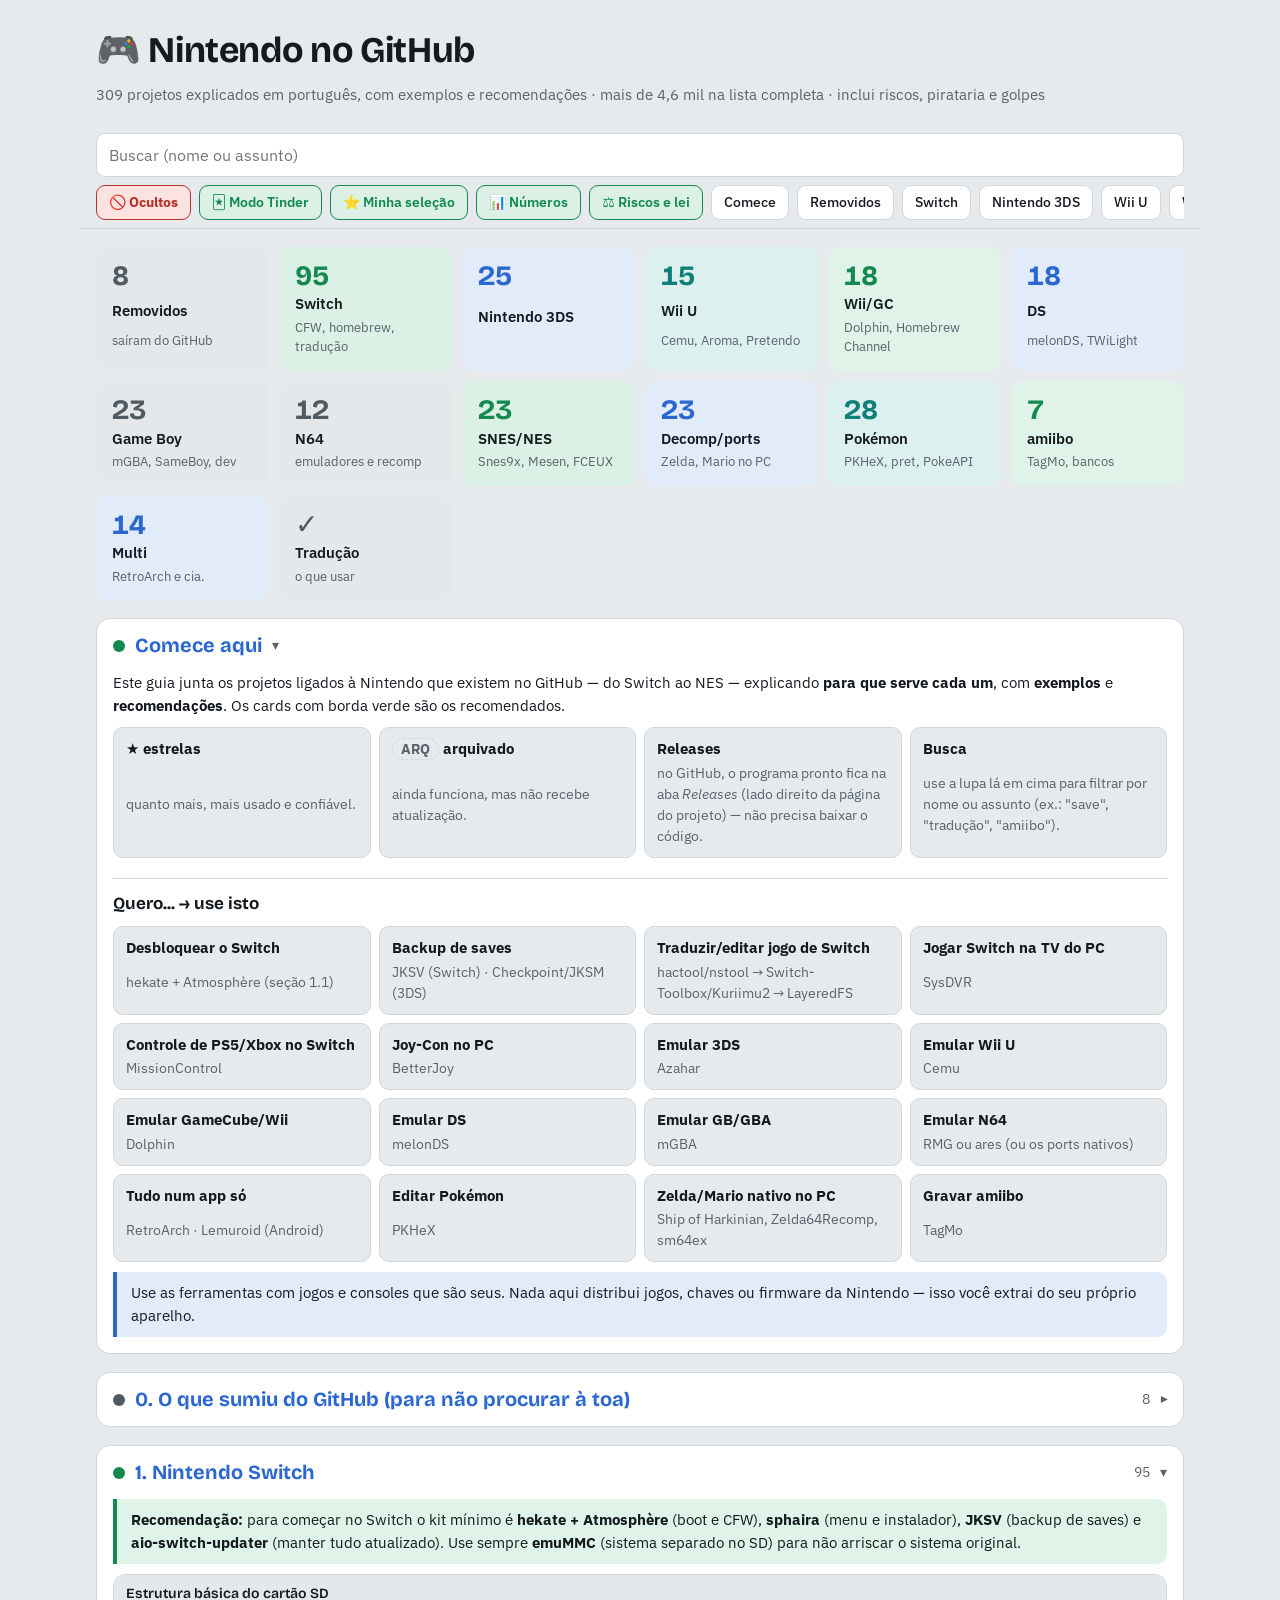
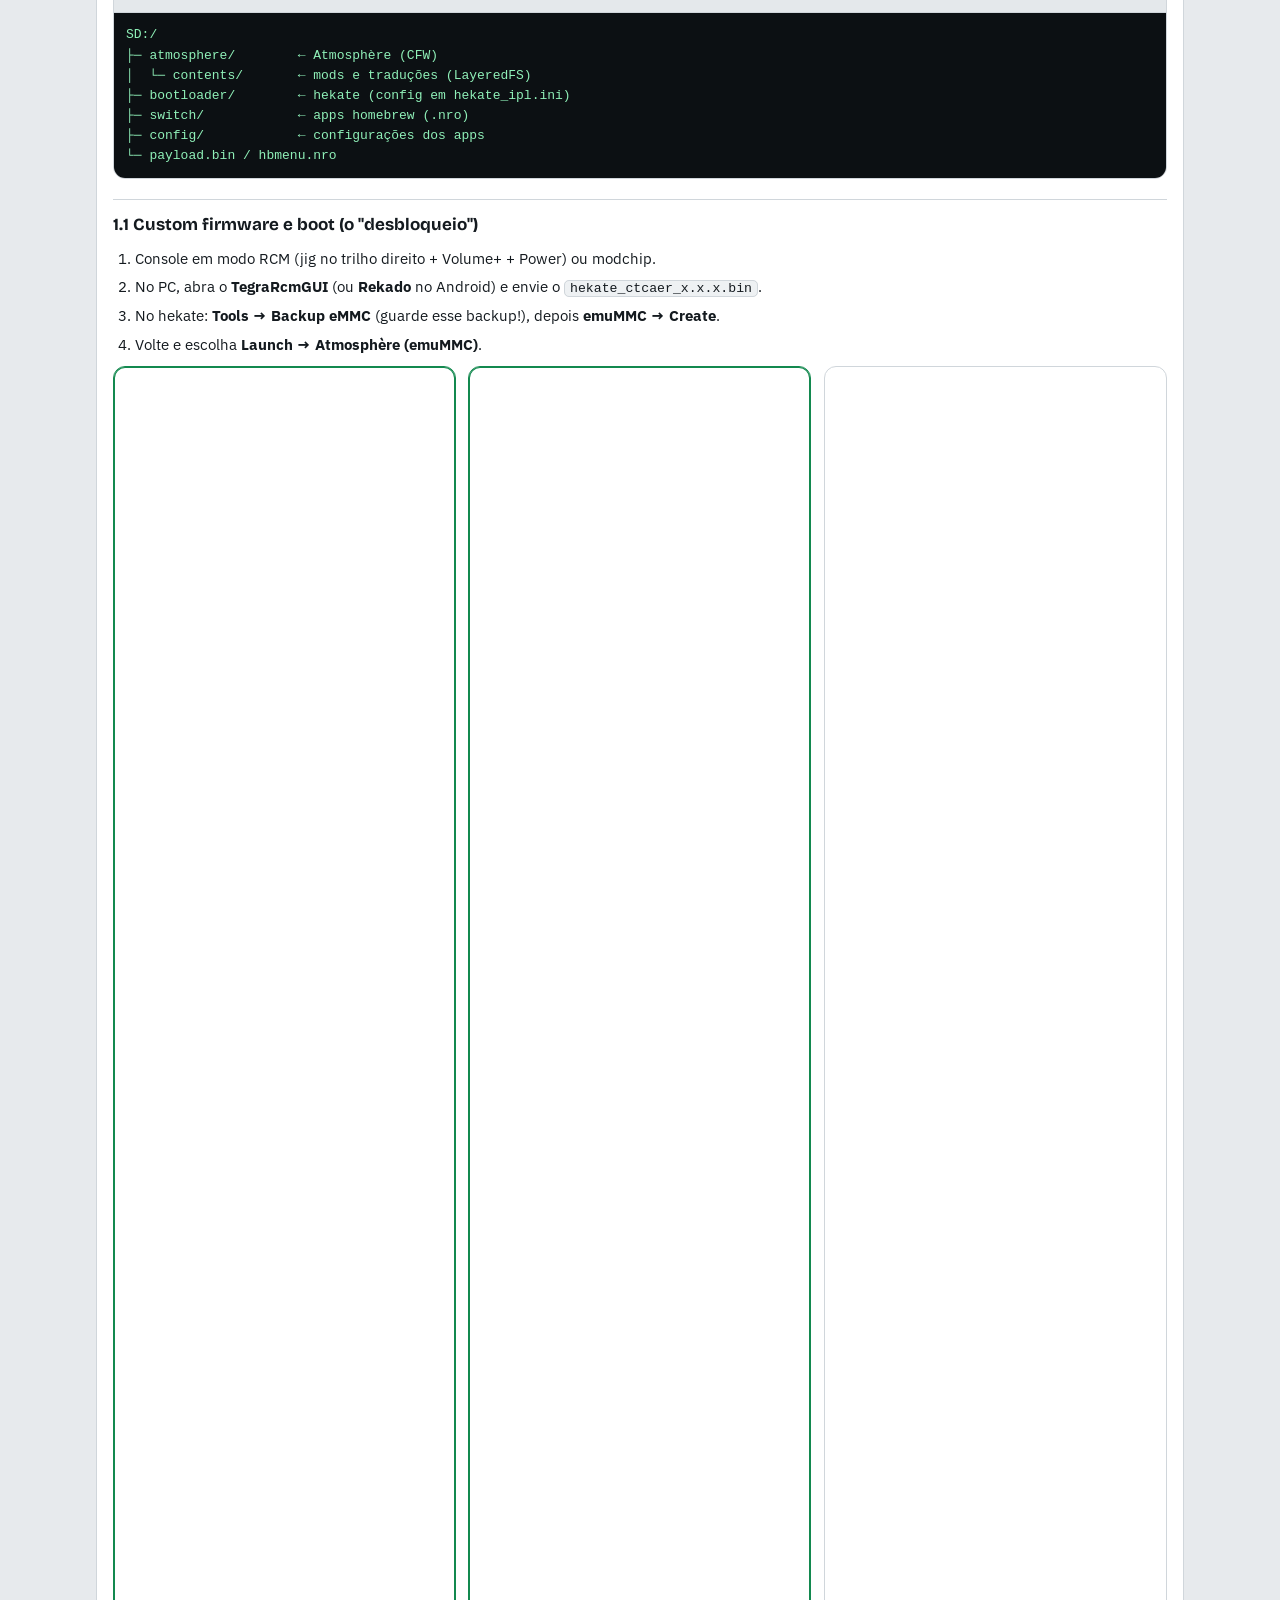
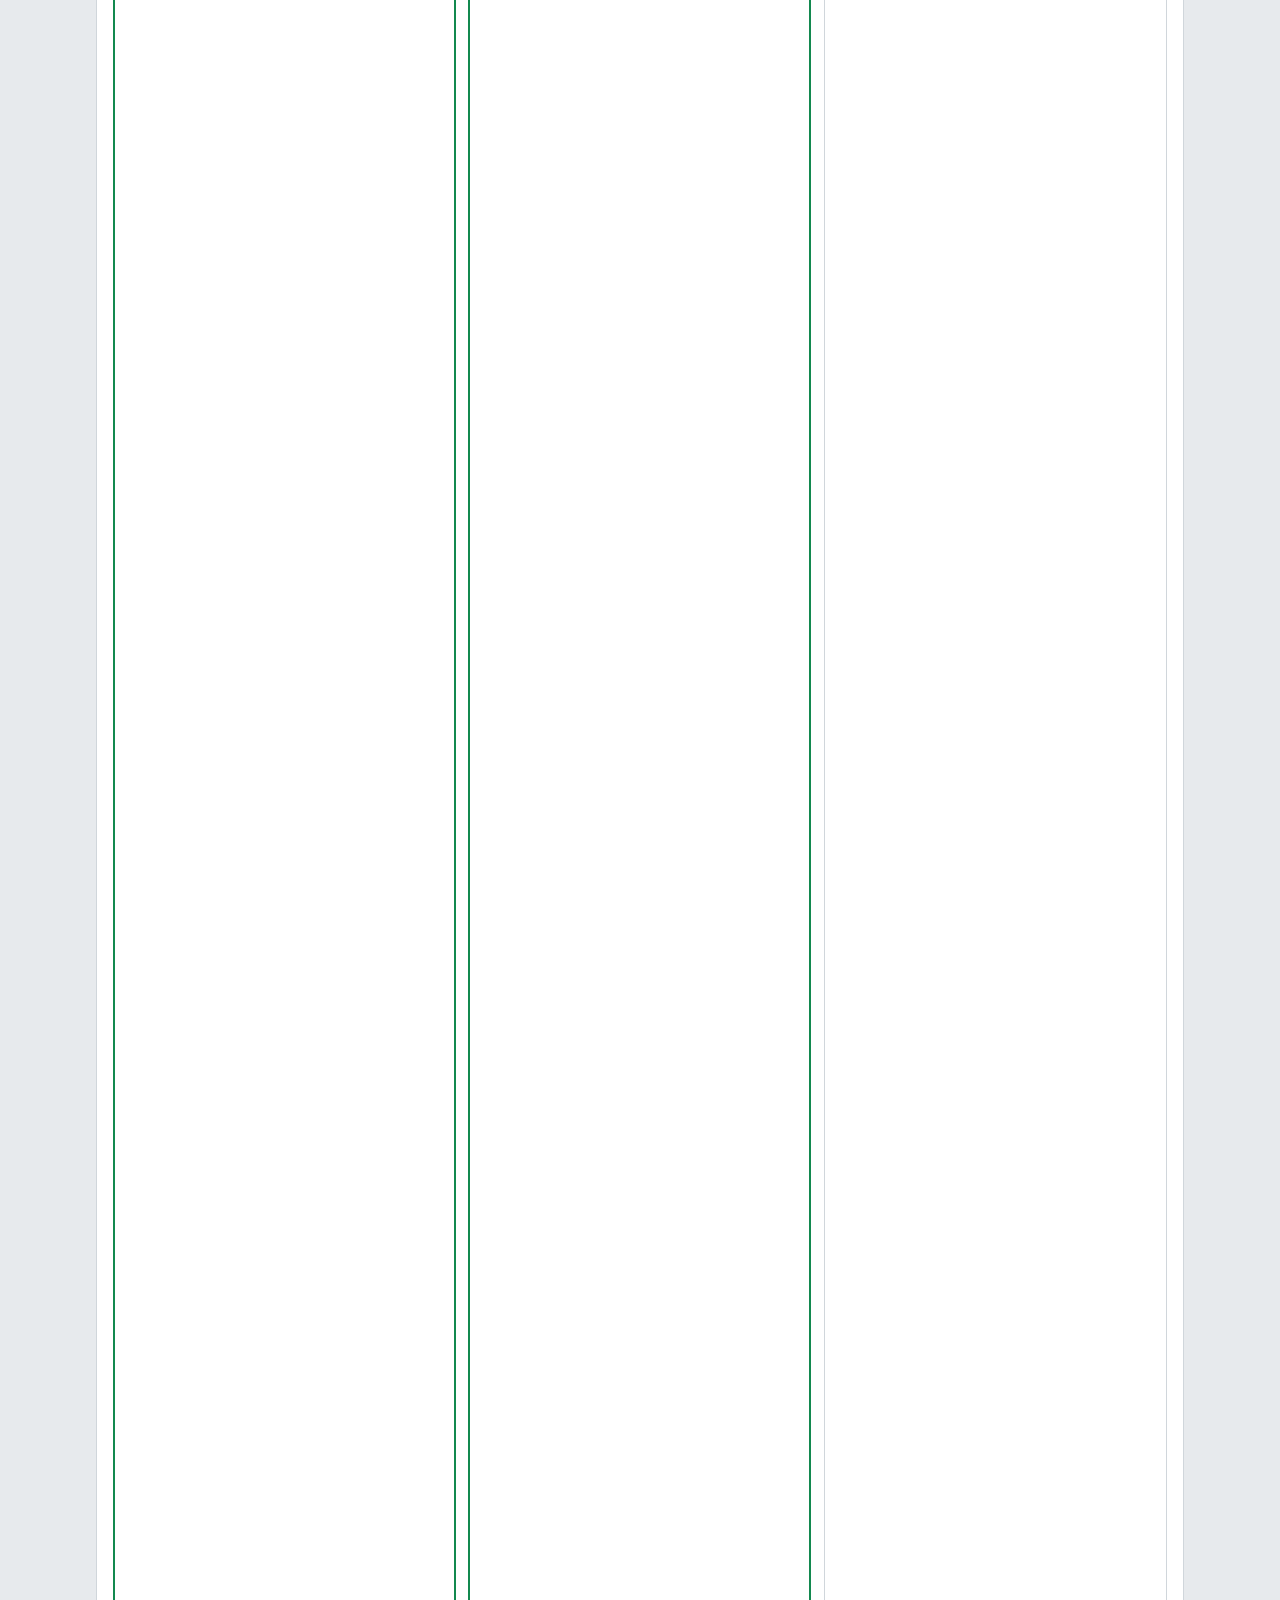
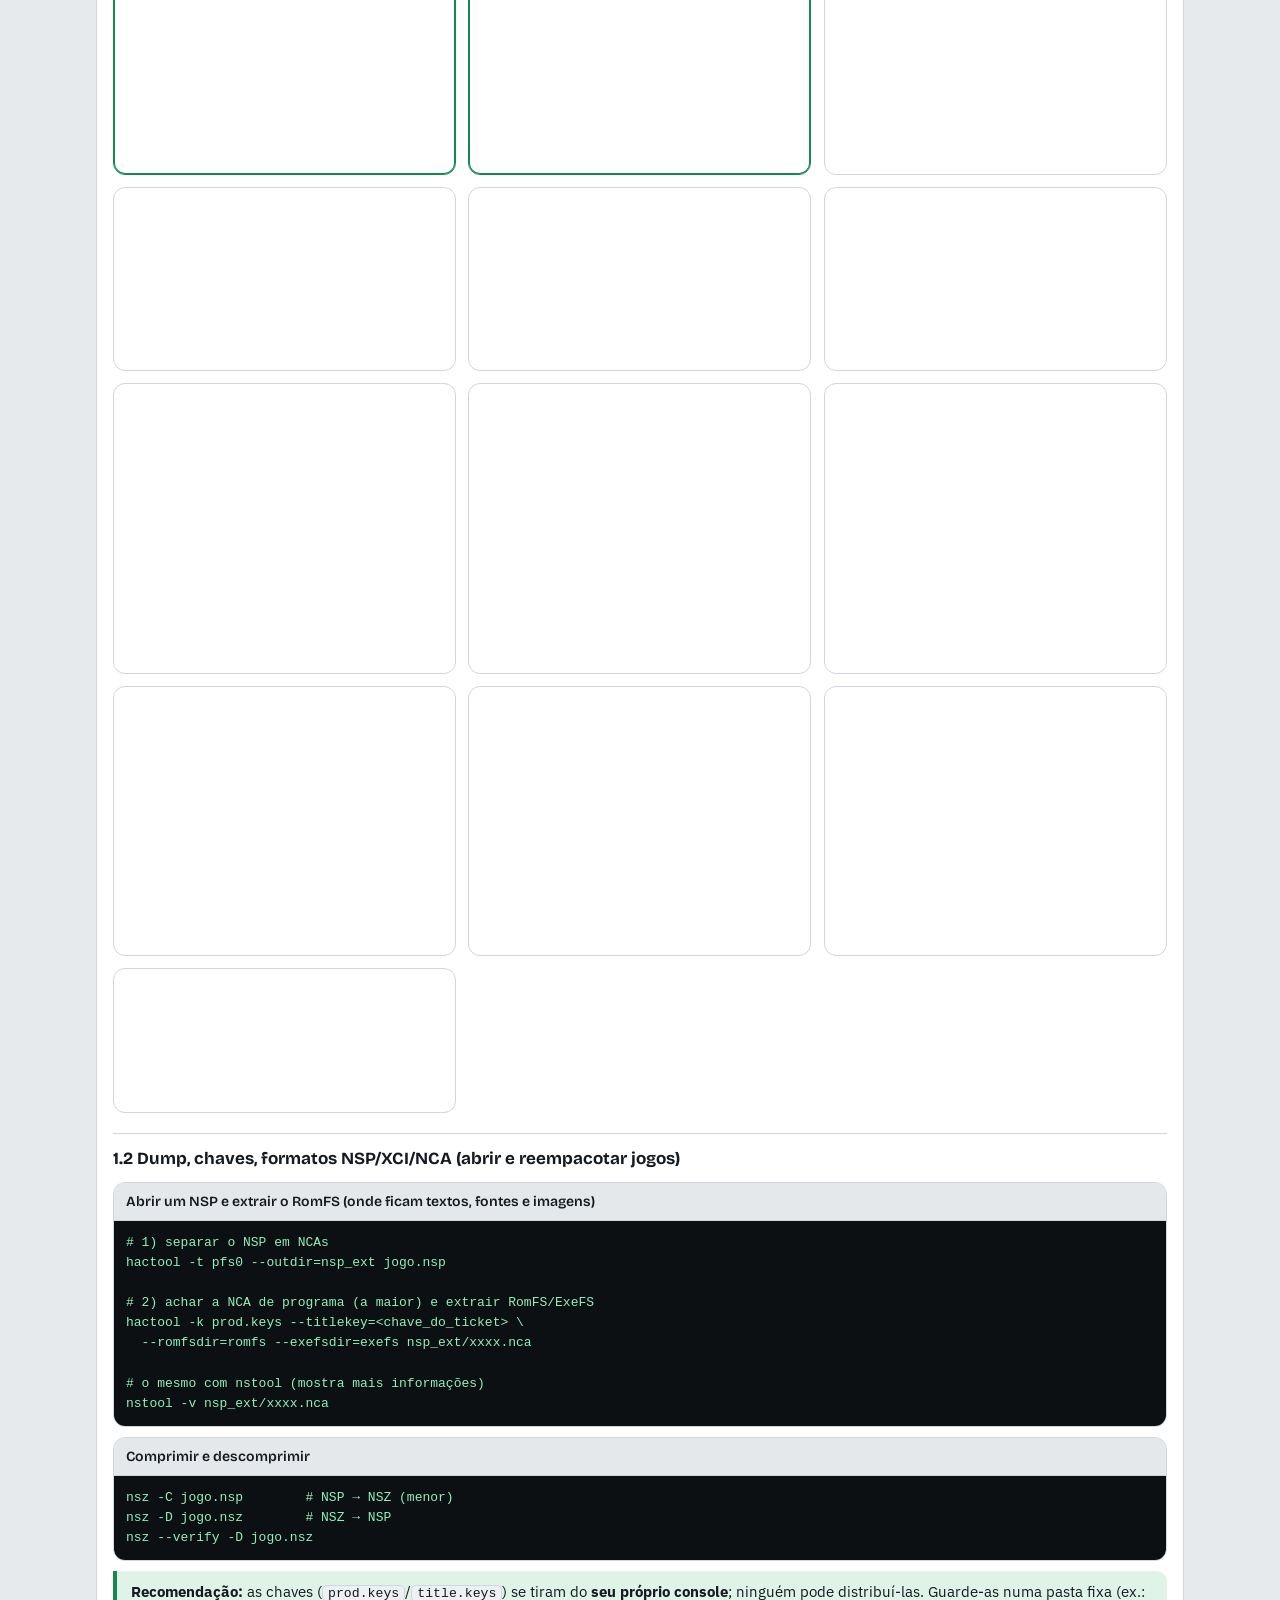
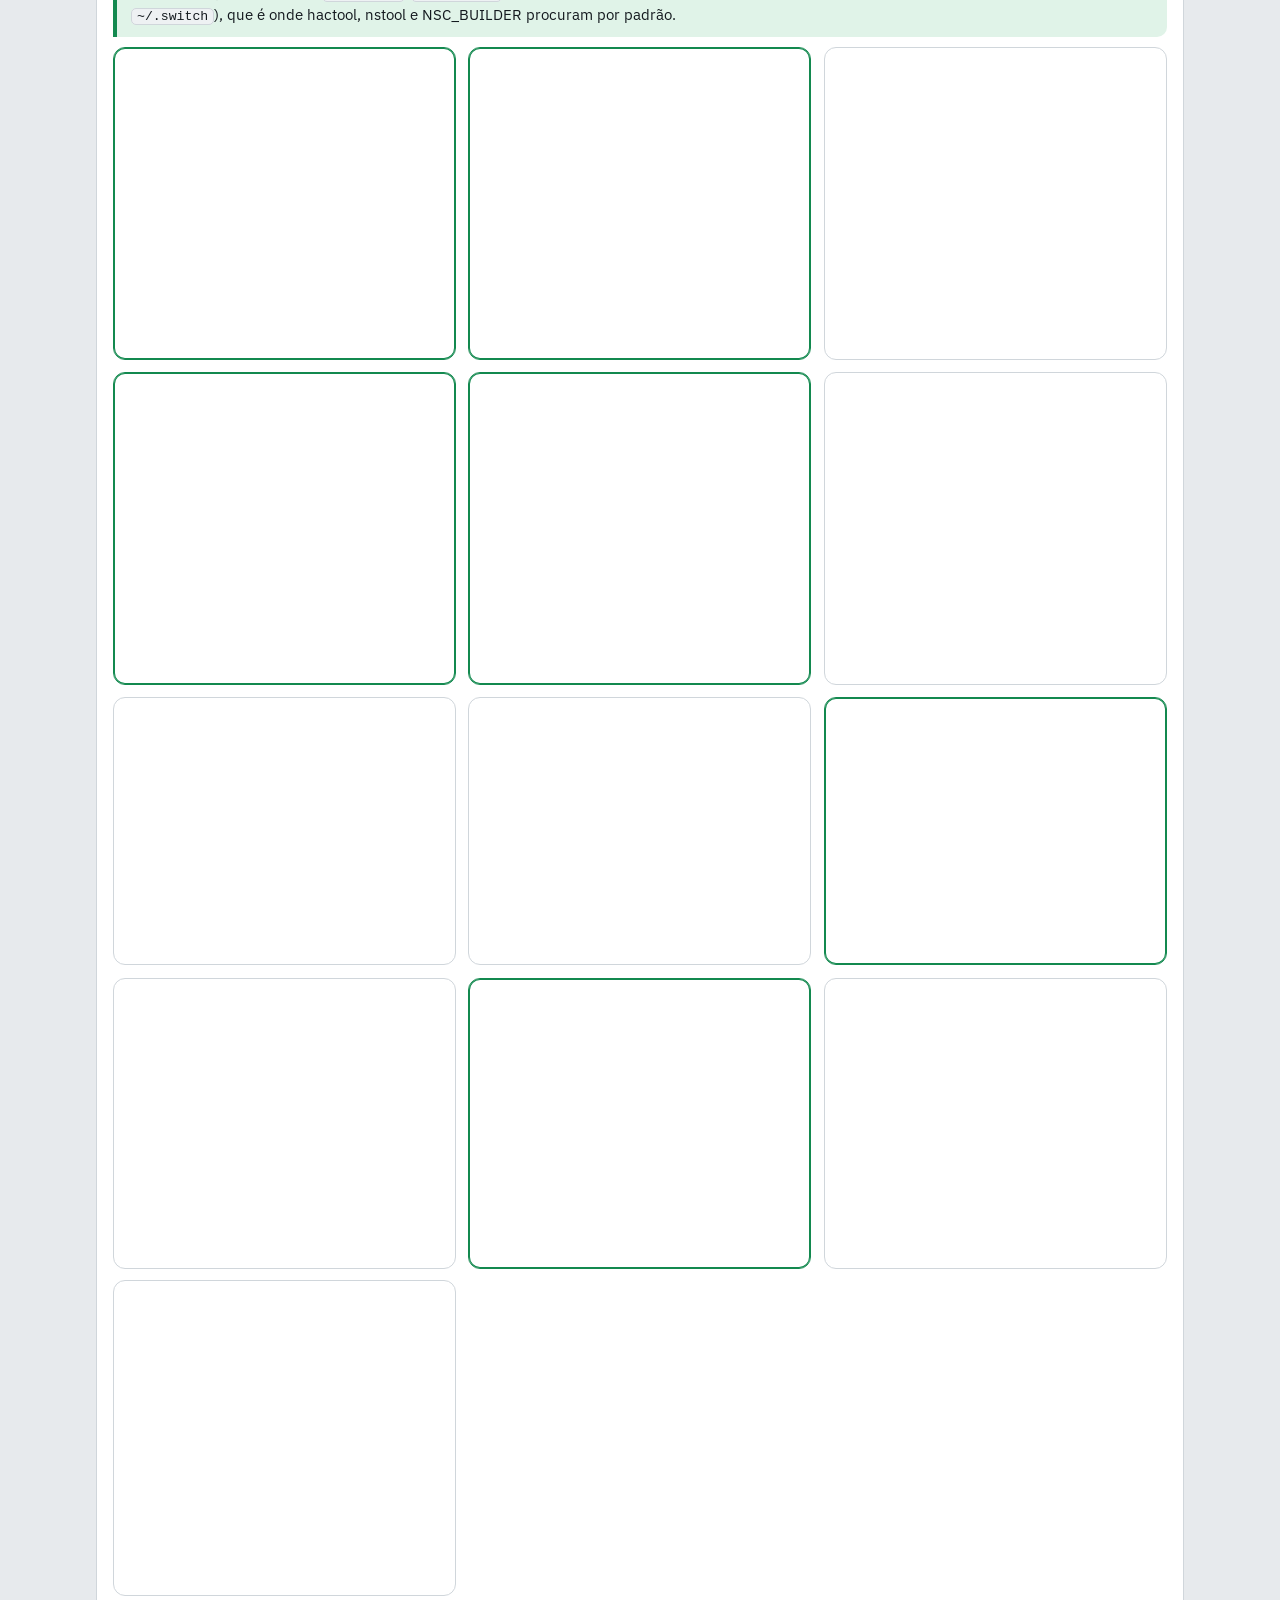
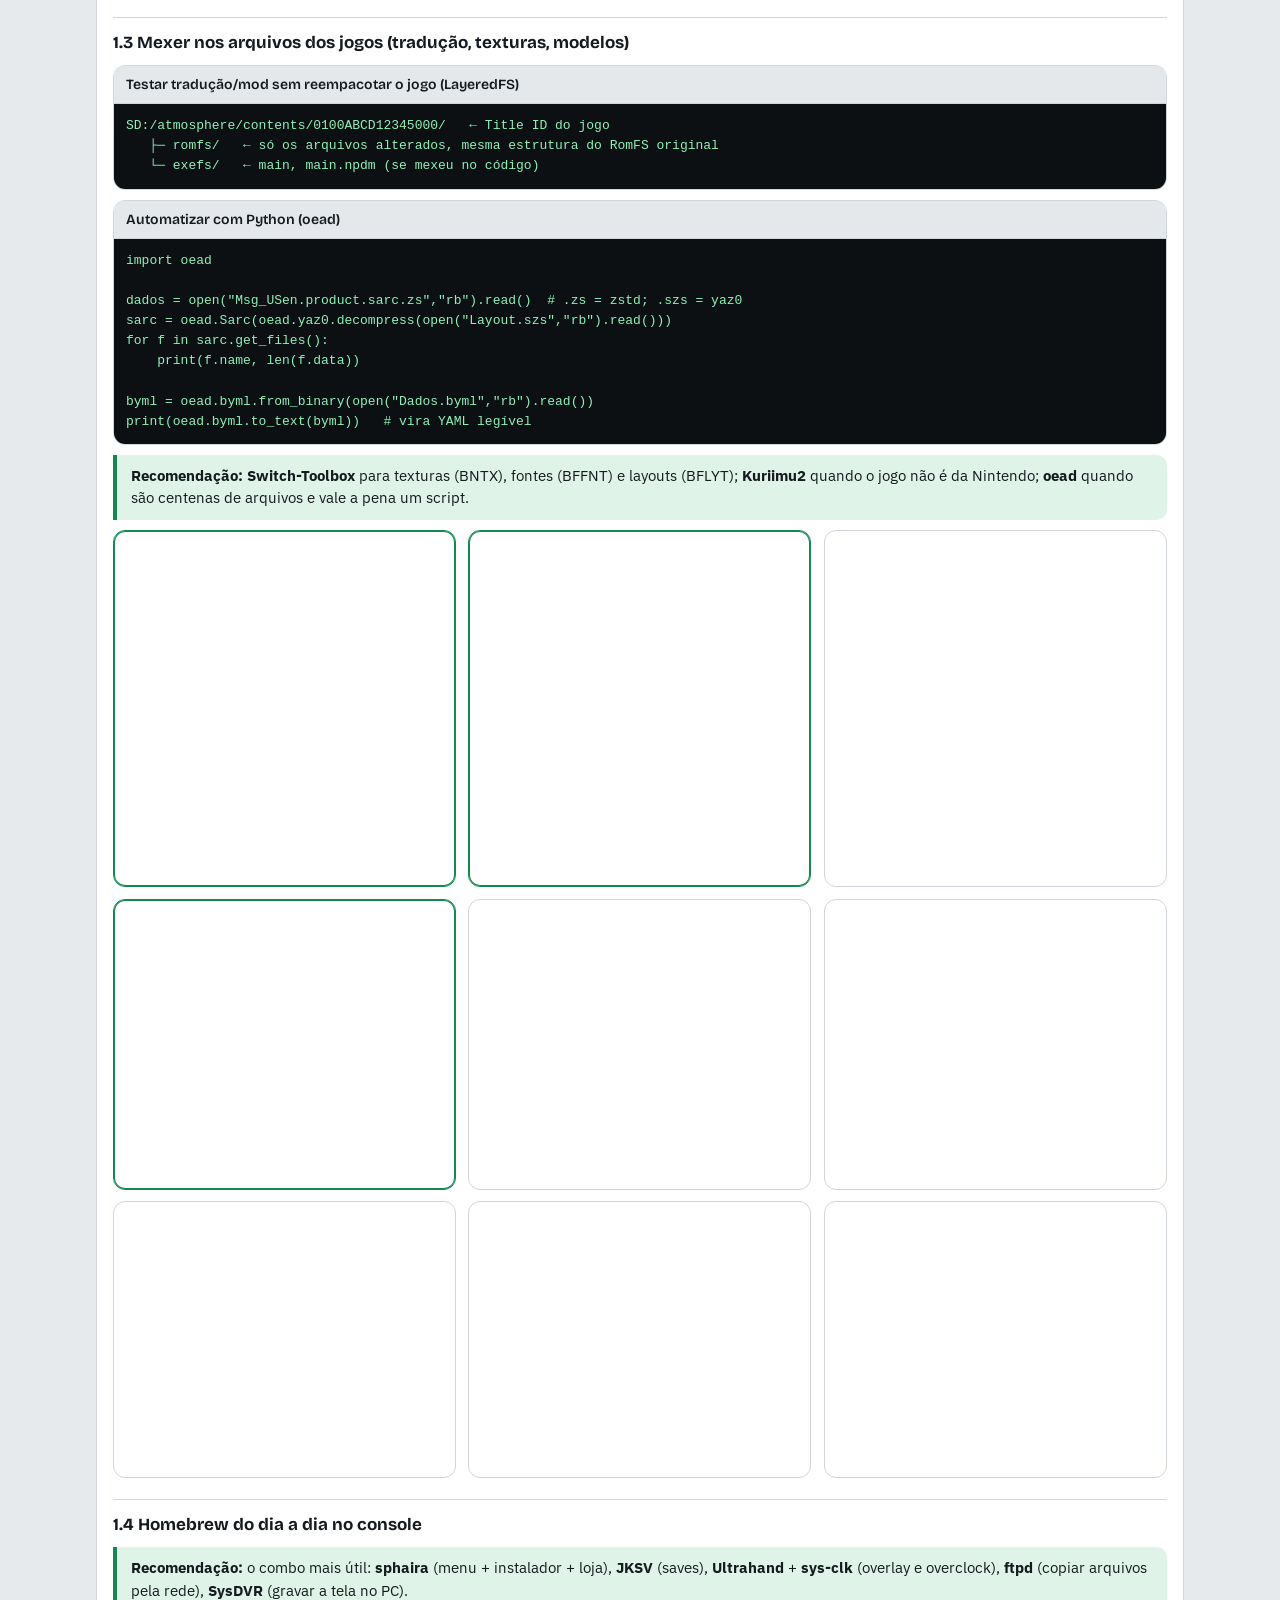
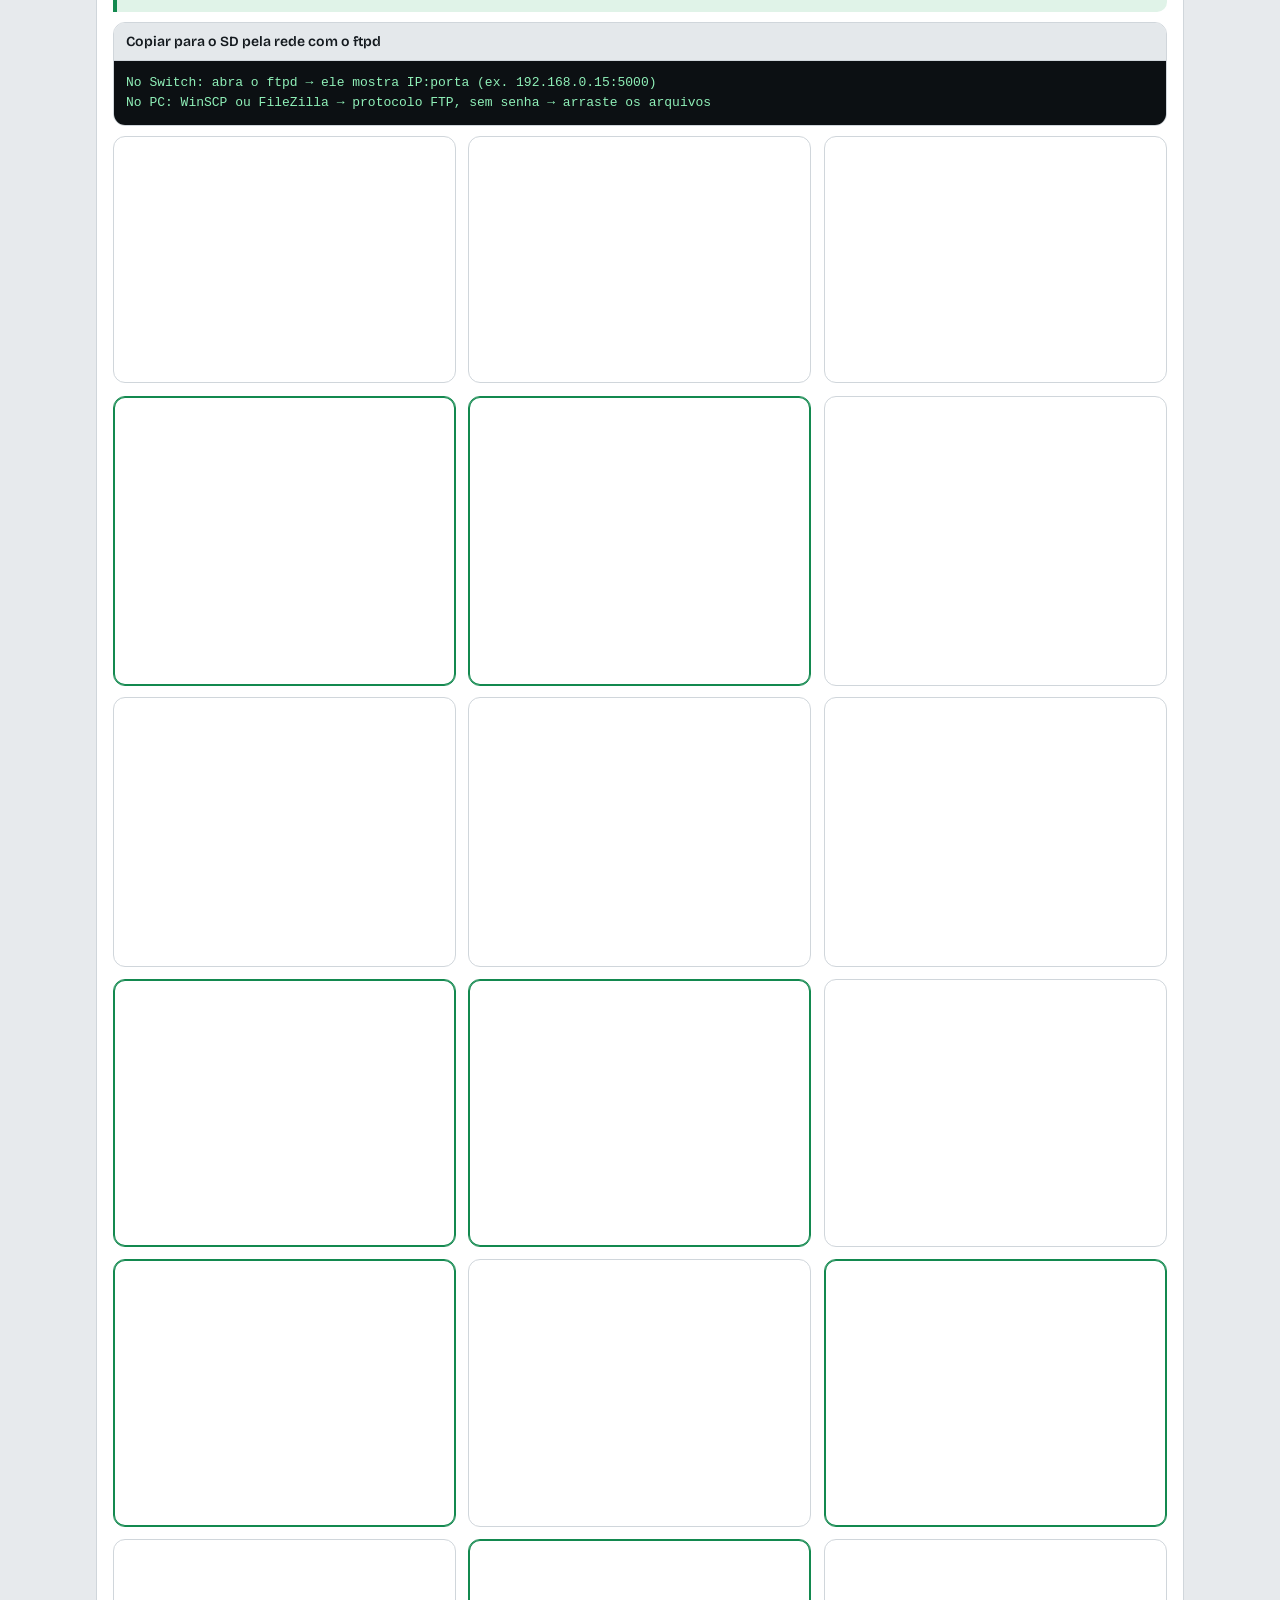
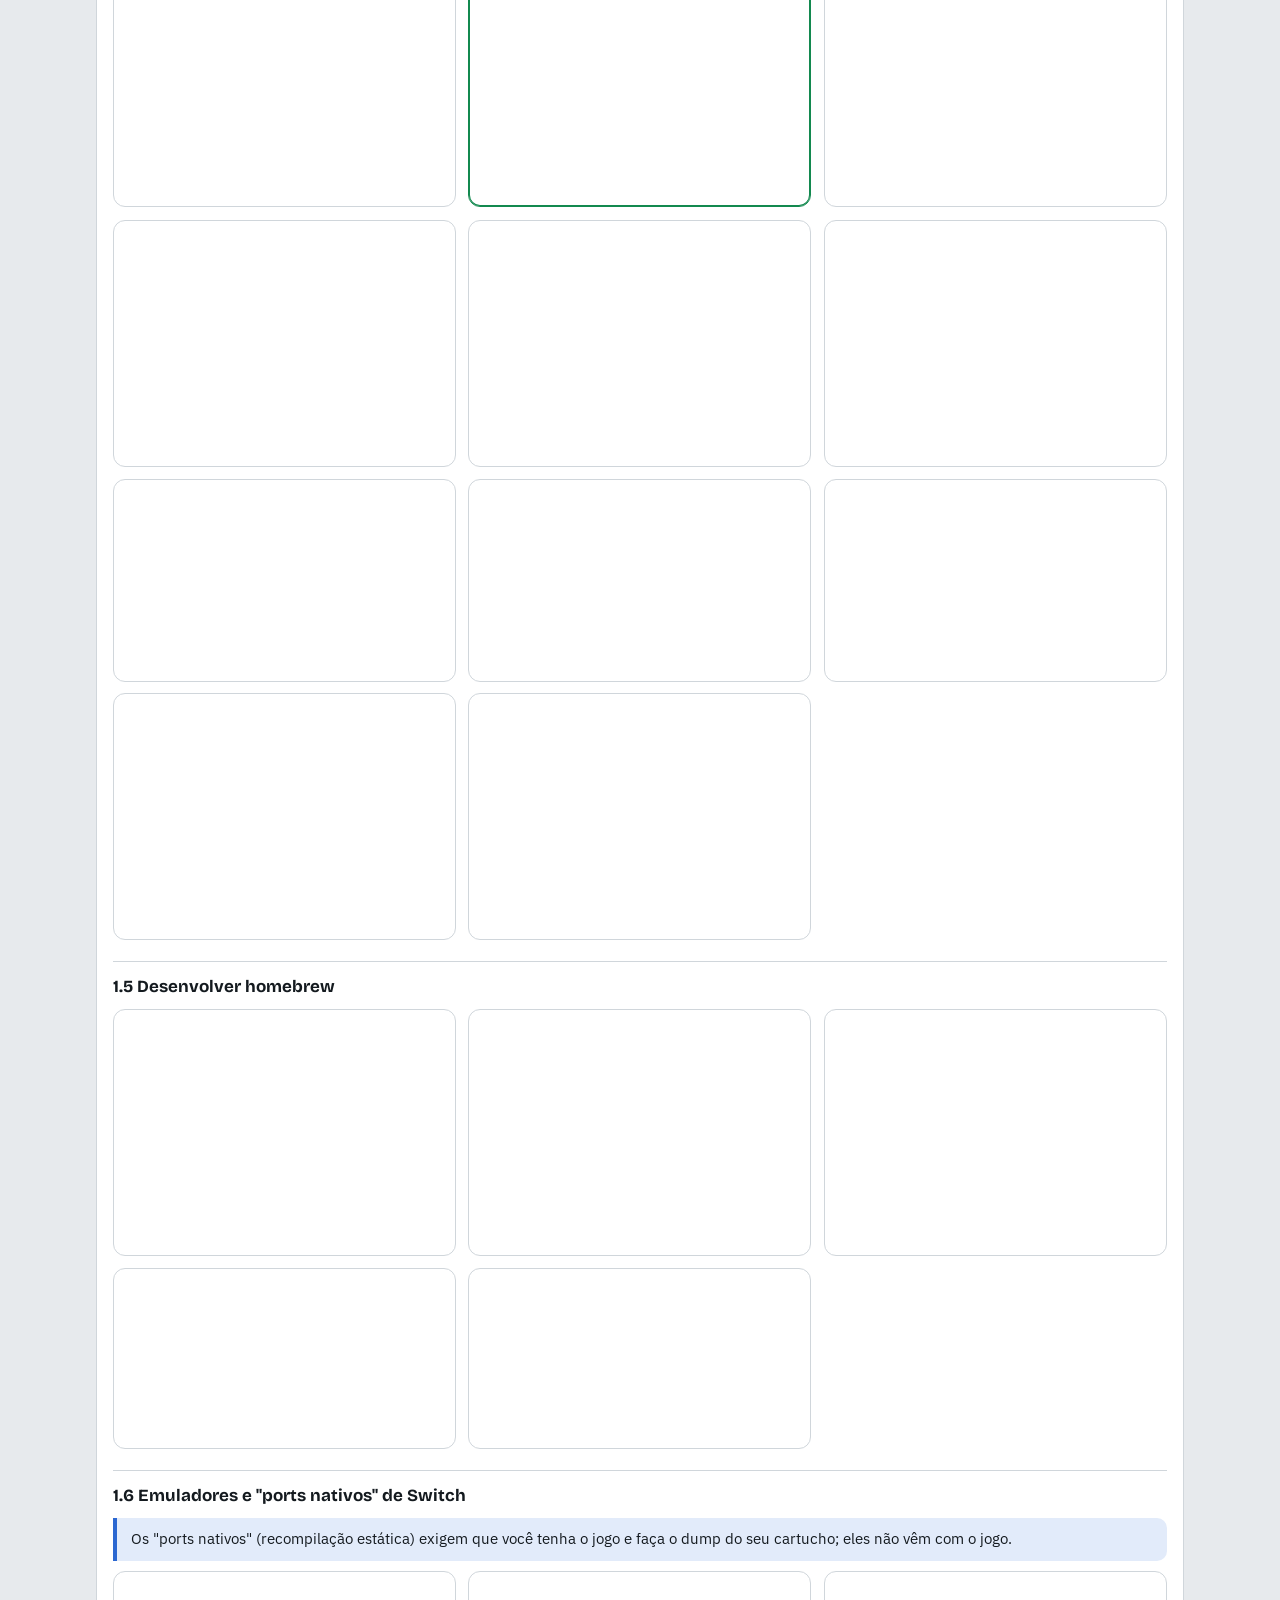
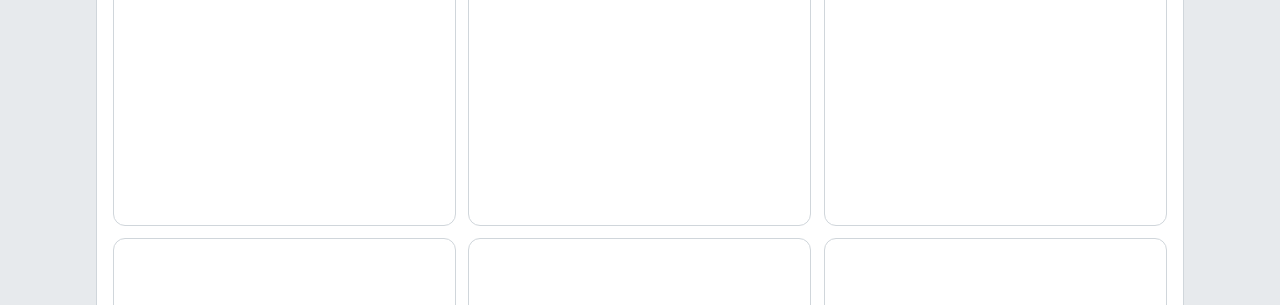
==== commit 057b1190: "Acesso fácil aos ocultos: botão no menu de todas as páginas, link abre só os ocultos, filtro no come" ====
--- a/index.html
+++ b/index.html
@@ -163,10 +163,17 @@
  .tab td:nth-child(3){display:inline-block;width:auto;margin-left:8px;color:var(--star);font-weight:600}
  .tab td:nth-child(4){font-size:13px;color:var(--muted)}
 }
+.pular-trilho a.ocu-nav{background:var(--veto-bg);border-color:var(--veto);color:var(--veto);font-weight:700}
+a.tile{text-decoration:none}
+a.tile:active,a.tile:hover{border-color:var(--c)}
+#faixa-ocu{margin:0 0 12px;padding:10px 14px;border-radius:10px;background:var(--veto-bg);border-left:4px solid var(--veto);font-size:14px}
+#faixa-ocu[hidden]{display:none}
+#faixa-ocu b{color:var(--veto)}
+#faixa-ocu button{font:inherit;font-size:13px;font-weight:600;border:1px solid var(--line);background:var(--surface);color:var(--ink);border-radius:9px;padding:4px 10px;margin-top:6px;cursor:pointer}
 </style></head><body>
 <div class="wrap">
 <header><h1>🎮 Nintendo no GitHub</h1><p class="sub">309 projetos explicados em português, com exemplos e recomendações · mais de 4,6 mil na lista completa · inclui riscos, pirataria e golpes</p></header>
-<div class="pular"><input id="q" type="search" placeholder="Buscar (nome ou assunto)" autocomplete="off" aria-label="Buscar"><div class="pular-trilho"><a href="#tinder" id="t-abrir" class="lc">🃏 Modo Tinder</a><a href="minha.html" class="lc">⭐ Minha seleção</a><a href="numeros.html" class="lc">📊 Números</a><a href="riscos.html" class="lc">⚖️ Riscos e lei</a><a href="#comece">Comece</a><a href="#s0">Removidos</a><a href="#s1">Switch</a><a href="#s2">Nintendo 3DS</a><a href="#s3">Wii U</a><a href="#s4">Wii/GC</a><a href="#s5">DS</a><a href="#s6">Game Boy</a><a href="#s7">N64</a><a href="#s8">SNES/NES</a><a href="#s9">Decomp/ports</a><a href="#s10">Pokémon</a><a href="#s11">amiibo</a><a href="#s12">Multi</a><a href="#s13">Tradução</a><a href="lista.html" class="lc">Lista completa →</a></div></div>
+<div class="pular"><input id="q" type="search" placeholder="Buscar (nome ou assunto)" autocomplete="off" aria-label="Buscar"><div class="pular-trilho"><a href="lista.html#ocultos" class="ocu-nav">🚫 Ocultos</a><a href="#tinder" id="t-abrir" class="lc">🃏 Modo Tinder</a><a href="minha.html" class="lc">⭐ Minha seleção</a><a href="numeros.html" class="lc">📊 Números</a><a href="riscos.html" class="lc">⚖️ Riscos e lei</a><a href="#comece">Comece</a><a href="#s0">Removidos</a><a href="#s1">Switch</a><a href="#s2">Nintendo 3DS</a><a href="#s3">Wii U</a><a href="#s4">Wii/GC</a><a href="#s5">DS</a><a href="#s6">Game Boy</a><a href="#s7">N64</a><a href="#s8">SNES/NES</a><a href="#s9">Decomp/ports</a><a href="#s10">Pokémon</a><a href="#s11">amiibo</a><a href="#s12">Multi</a><a href="#s13">Tradução</a><a href="lista.html" class="lc">Lista completa →</a></div></div>
 <div class="tiles"><a class="tile c0" href="#s0"><span class="num">8</span><span class="lbl">Removidos</span><span class="dsc">saíram do GitHub</span></a><a class="tile c1" href="#s1"><span class="num">95</span><span class="lbl">Switch</span><span class="dsc">CFW, homebrew, tradução</span></a><a class="tile c2" href="#s2"><span class="num">25</span><span class="lbl">Nintendo 3DS</span><span class="dsc"></span></a><a class="tile c3" href="#s3"><span class="num">15</span><span class="lbl">Wii U</span><span class="dsc">Cemu, Aroma, Pretendo</span></a><a class="tile c4" href="#s4"><span class="num">18</span><span class="lbl">Wii/GC</span><span class="dsc">Dolphin, Homebrew Channel</span></a><a class="tile c5" href="#s5"><span class="num">18</span><span class="lbl">DS</span><span class="dsc">melonDS, TWiLight</span></a><a class="tile c6" href="#s6"><span class="num">23</span><span class="lbl">Game Boy</span><span class="dsc">mGBA, SameBoy, dev</span></a><a class="tile c0" href="#s7"><span class="num">12</span><span class="lbl">N64</span><span class="dsc">emuladores e recomp</span></a><a class="tile c1" href="#s8"><span class="num">23</span><span class="lbl">SNES/NES</span><span class="dsc">Snes9x, Mesen, FCEUX</span></a><a class="tile c2" href="#s9"><span class="num">23</span><span class="lbl">Decomp/ports</span><span class="dsc">Zelda, Mario no PC</span></a><a class="tile c3" href="#s10"><span class="num">28</span><span class="lbl">Pokémon</span><span class="dsc">PKHeX, pret, PokeAPI</span></a><a class="tile c4" href="#s11"><span class="num">7</span><span class="lbl">amiibo</span><span class="dsc">TagMo, bancos</span></a><a class="tile c5" href="#s12"><span class="num">14</span><span class="lbl">Multi</span><span class="dsc">RetroArch e cia.</span></a><a class="tile c6" href="#s13"><span class="num">✓</span><span class="lbl">Tradução</span><span class="dsc">o que usar</span></a></div><details class="sec" id="comece" open data-g=""><summary><span class="dot" style="--c:var(--accent)"></span><h2>Comece aqui</h2></summary><div class="in">
 <p>Este guia junta os projetos ligados à Nintendo que existem no GitHub — do Switch ao NES — explicando <b>para que serve cada um</b>, com <b>exemplos</b> e <b>recomendações</b>. Os cards com borda verde são os recomendados.</p>
 <div class="dicas">
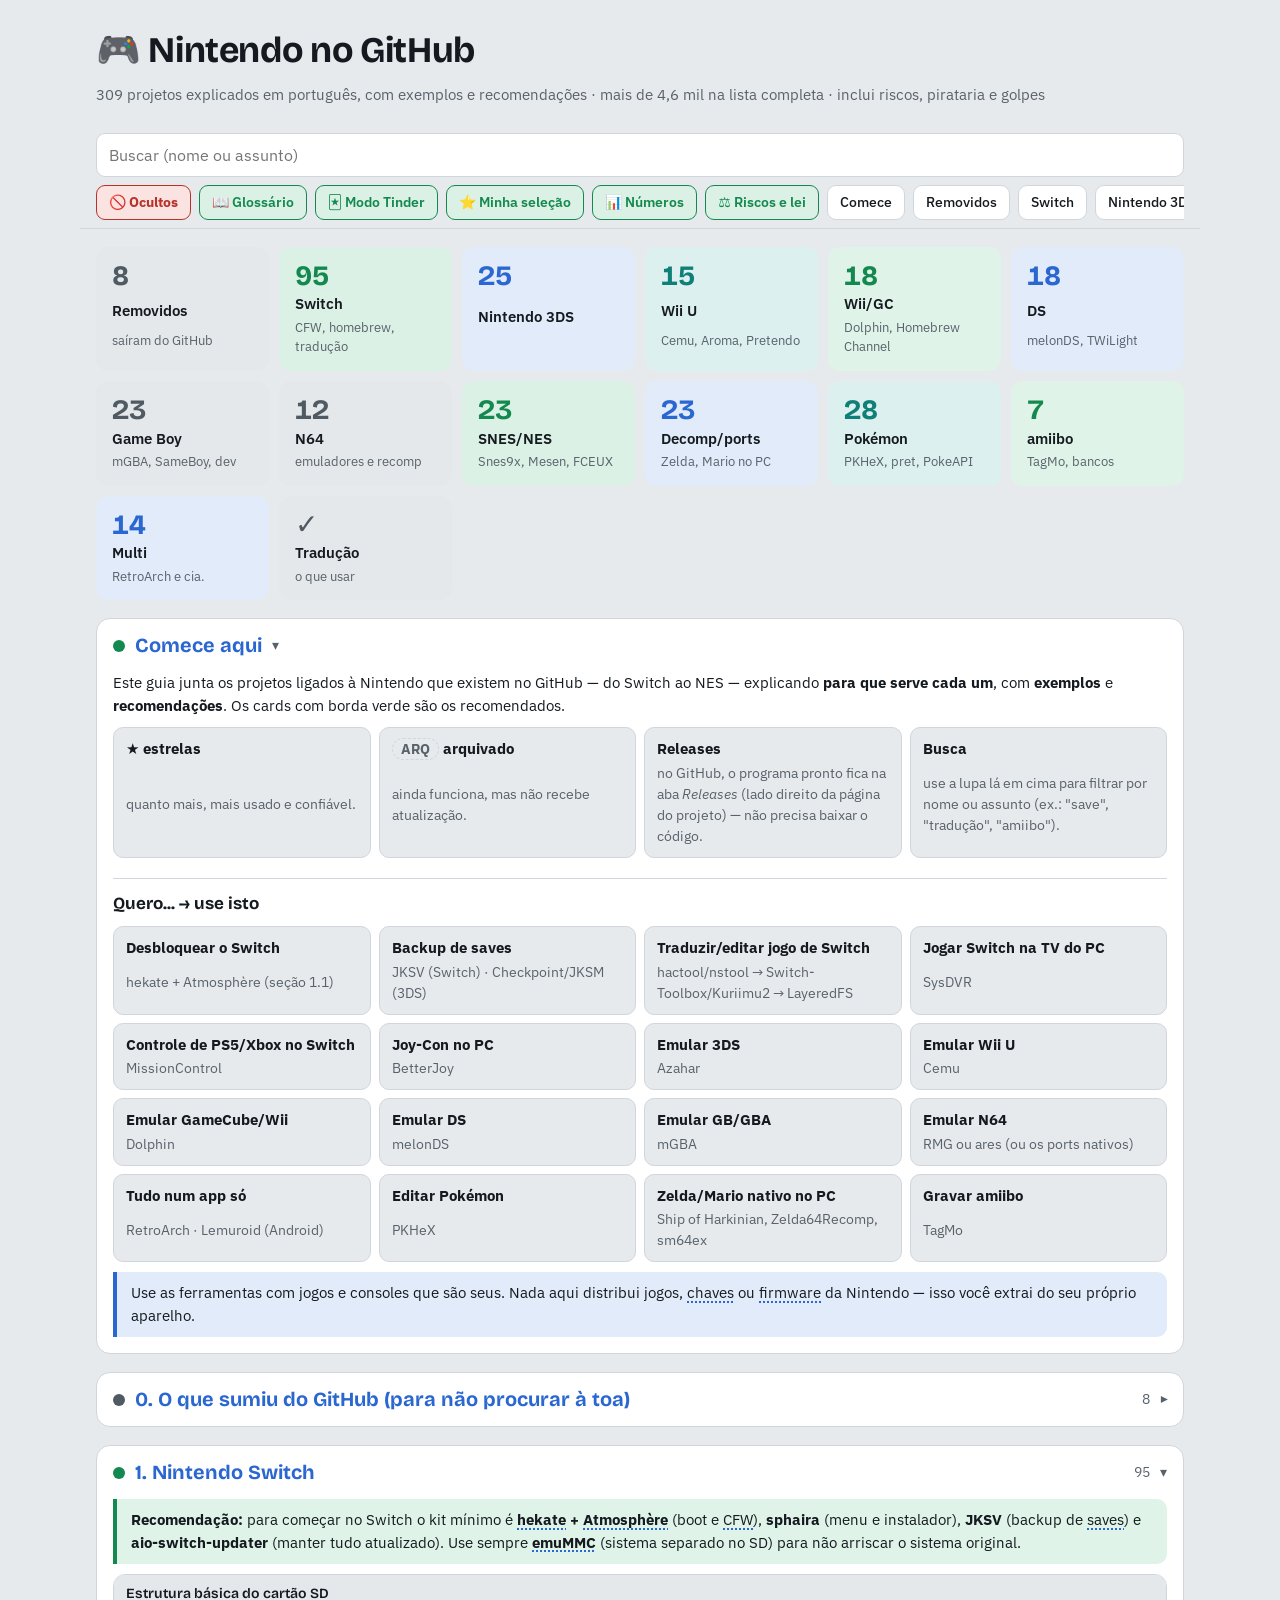
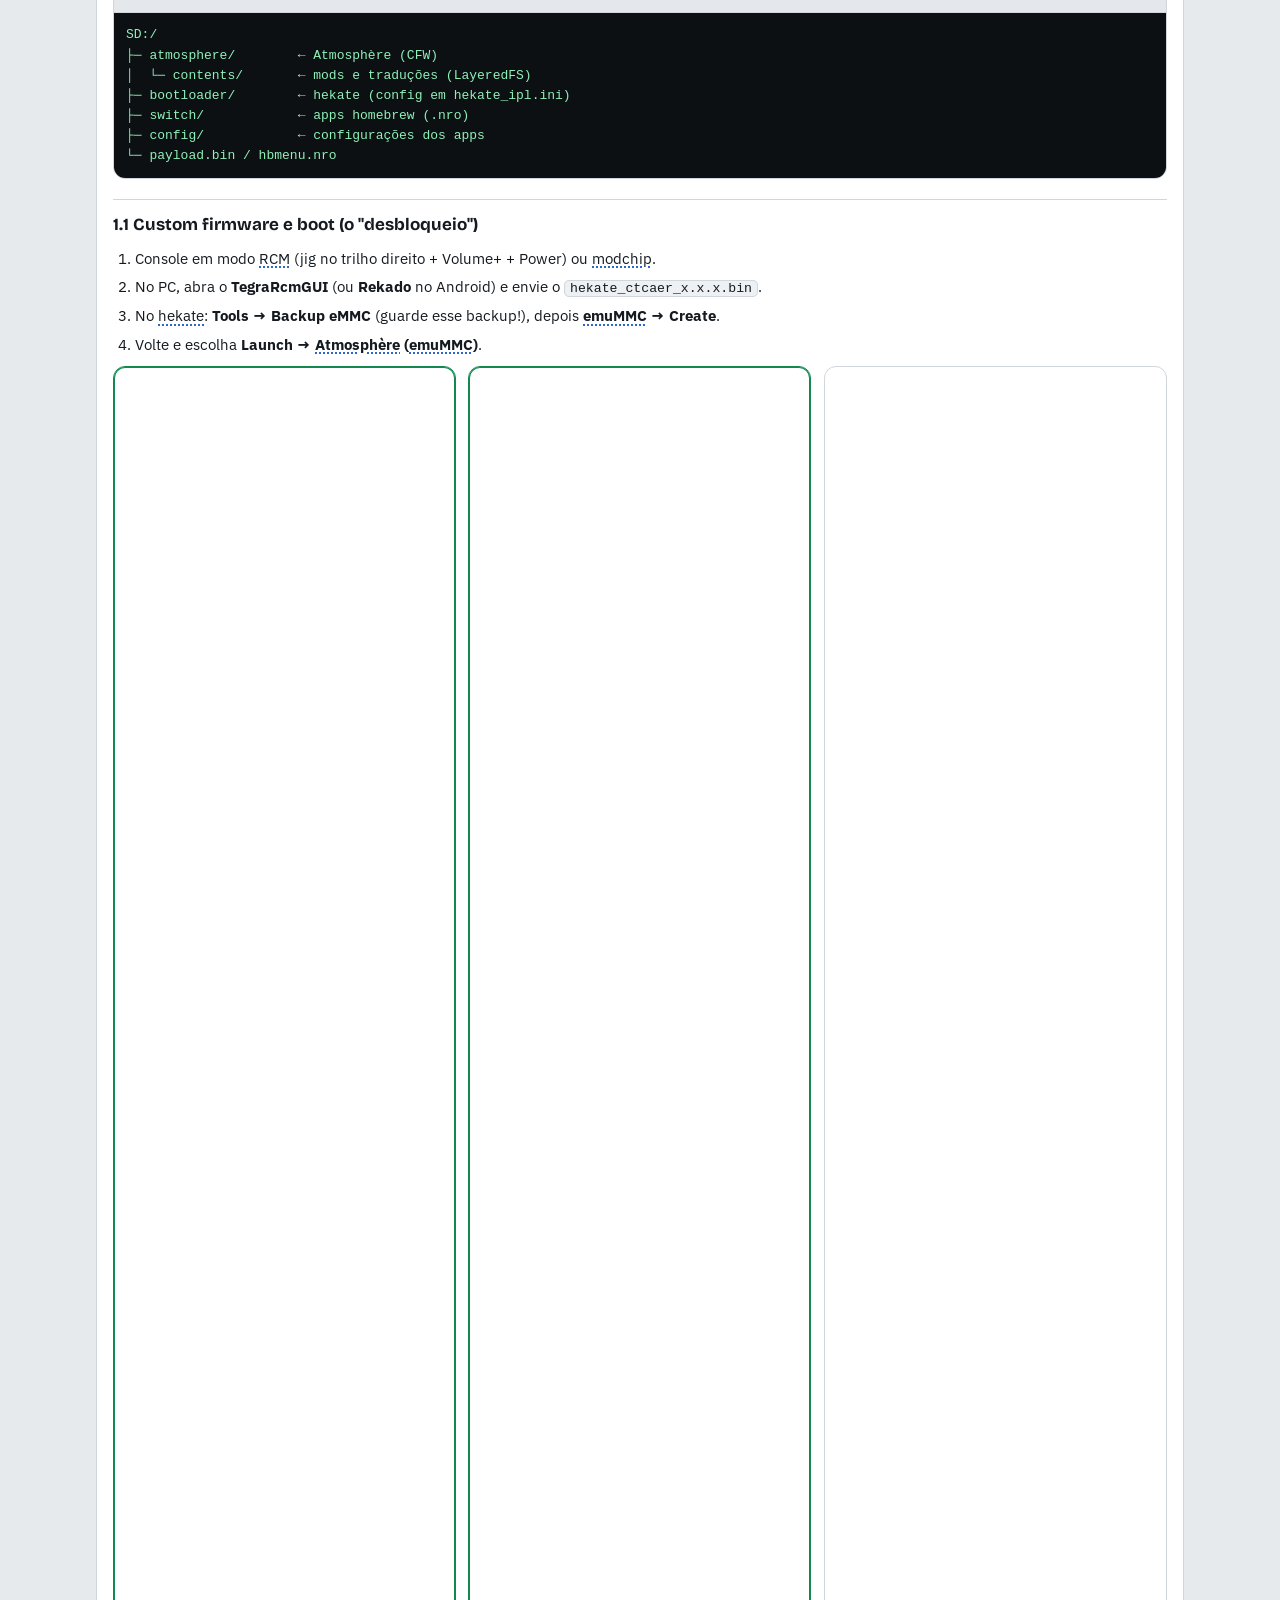
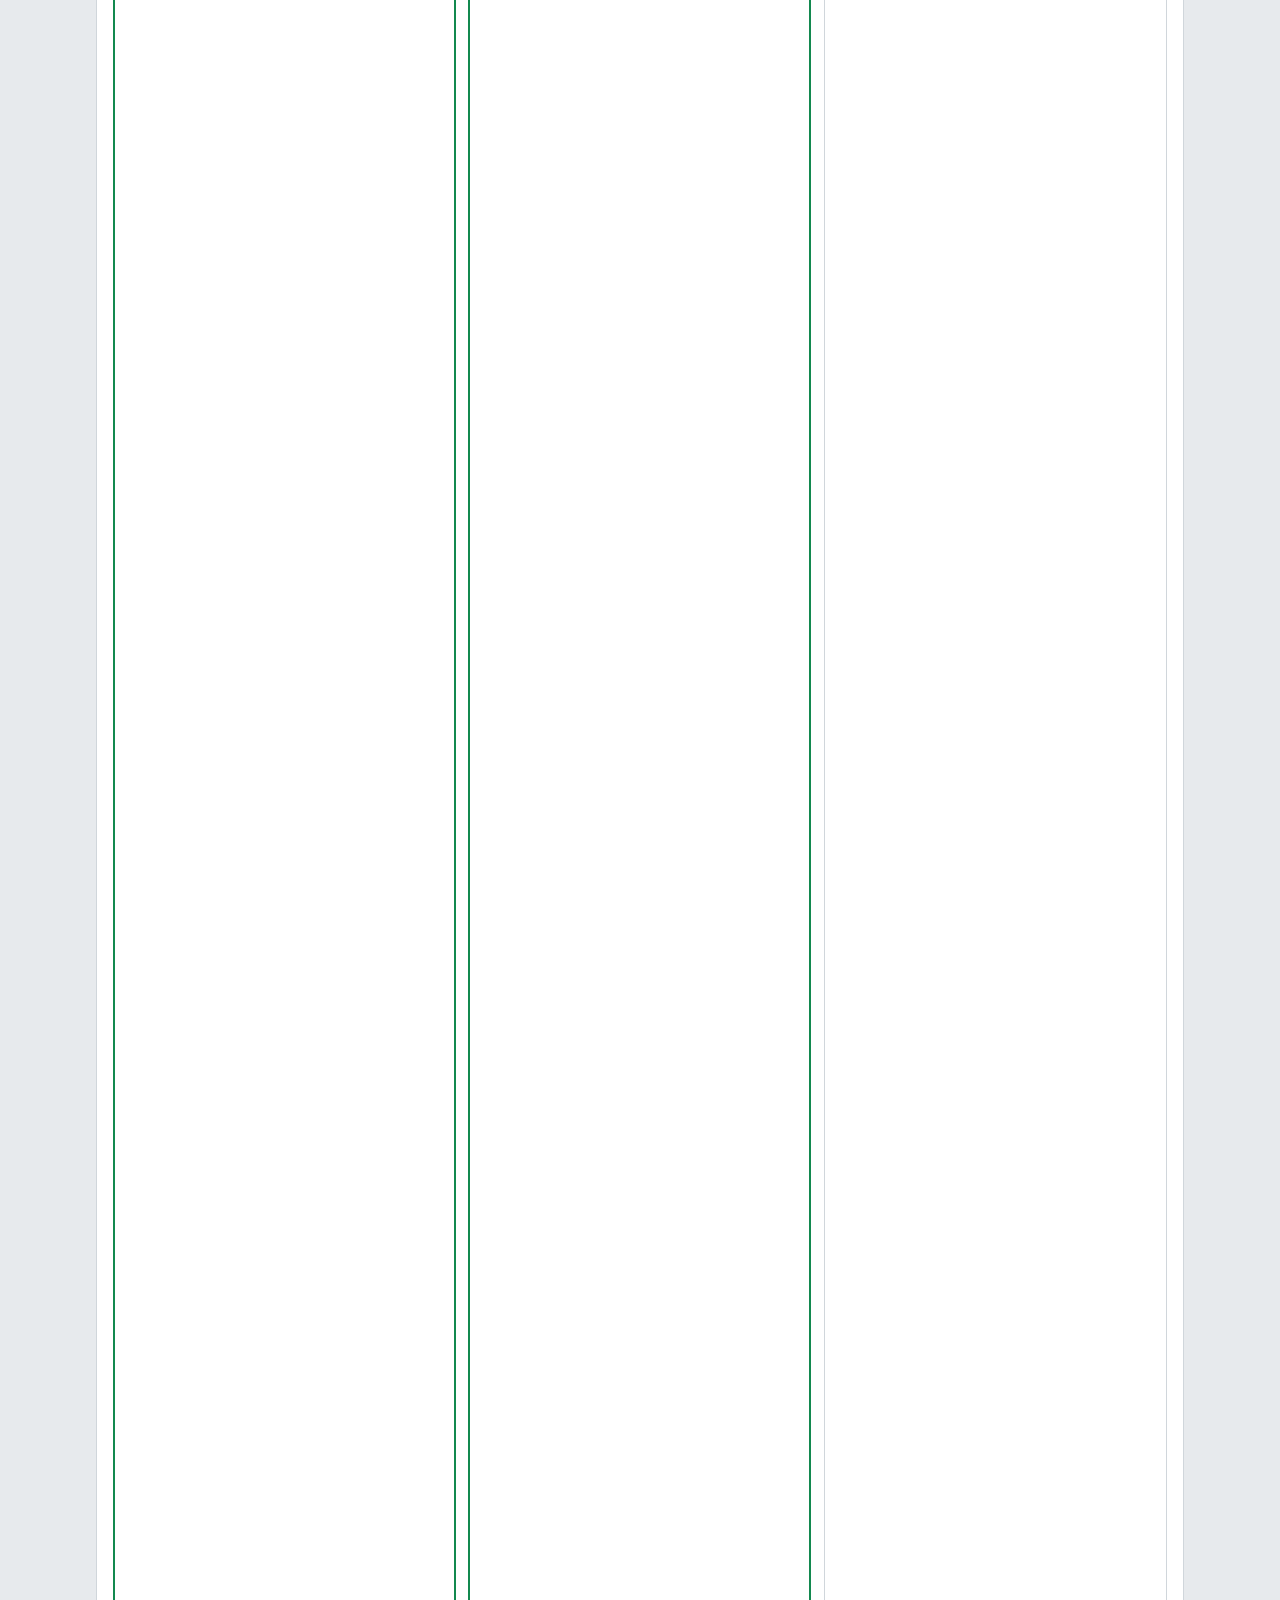
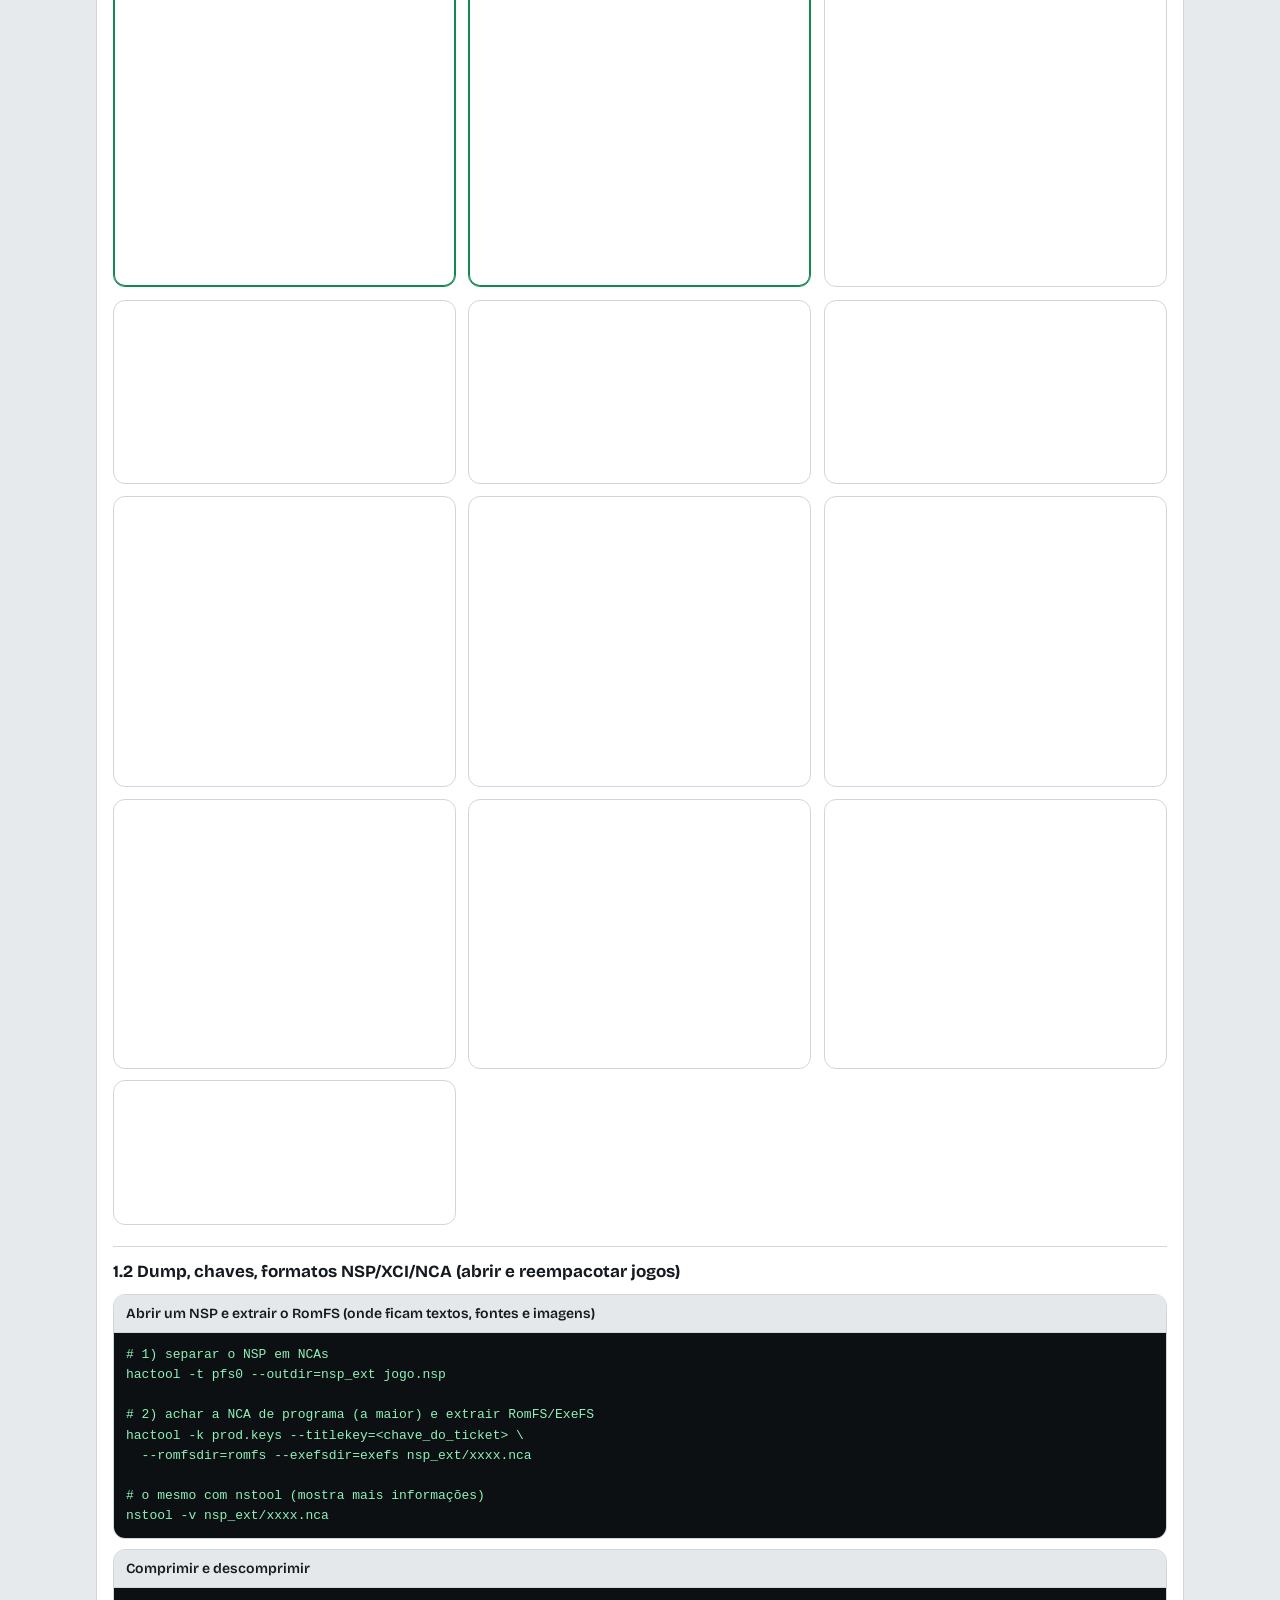
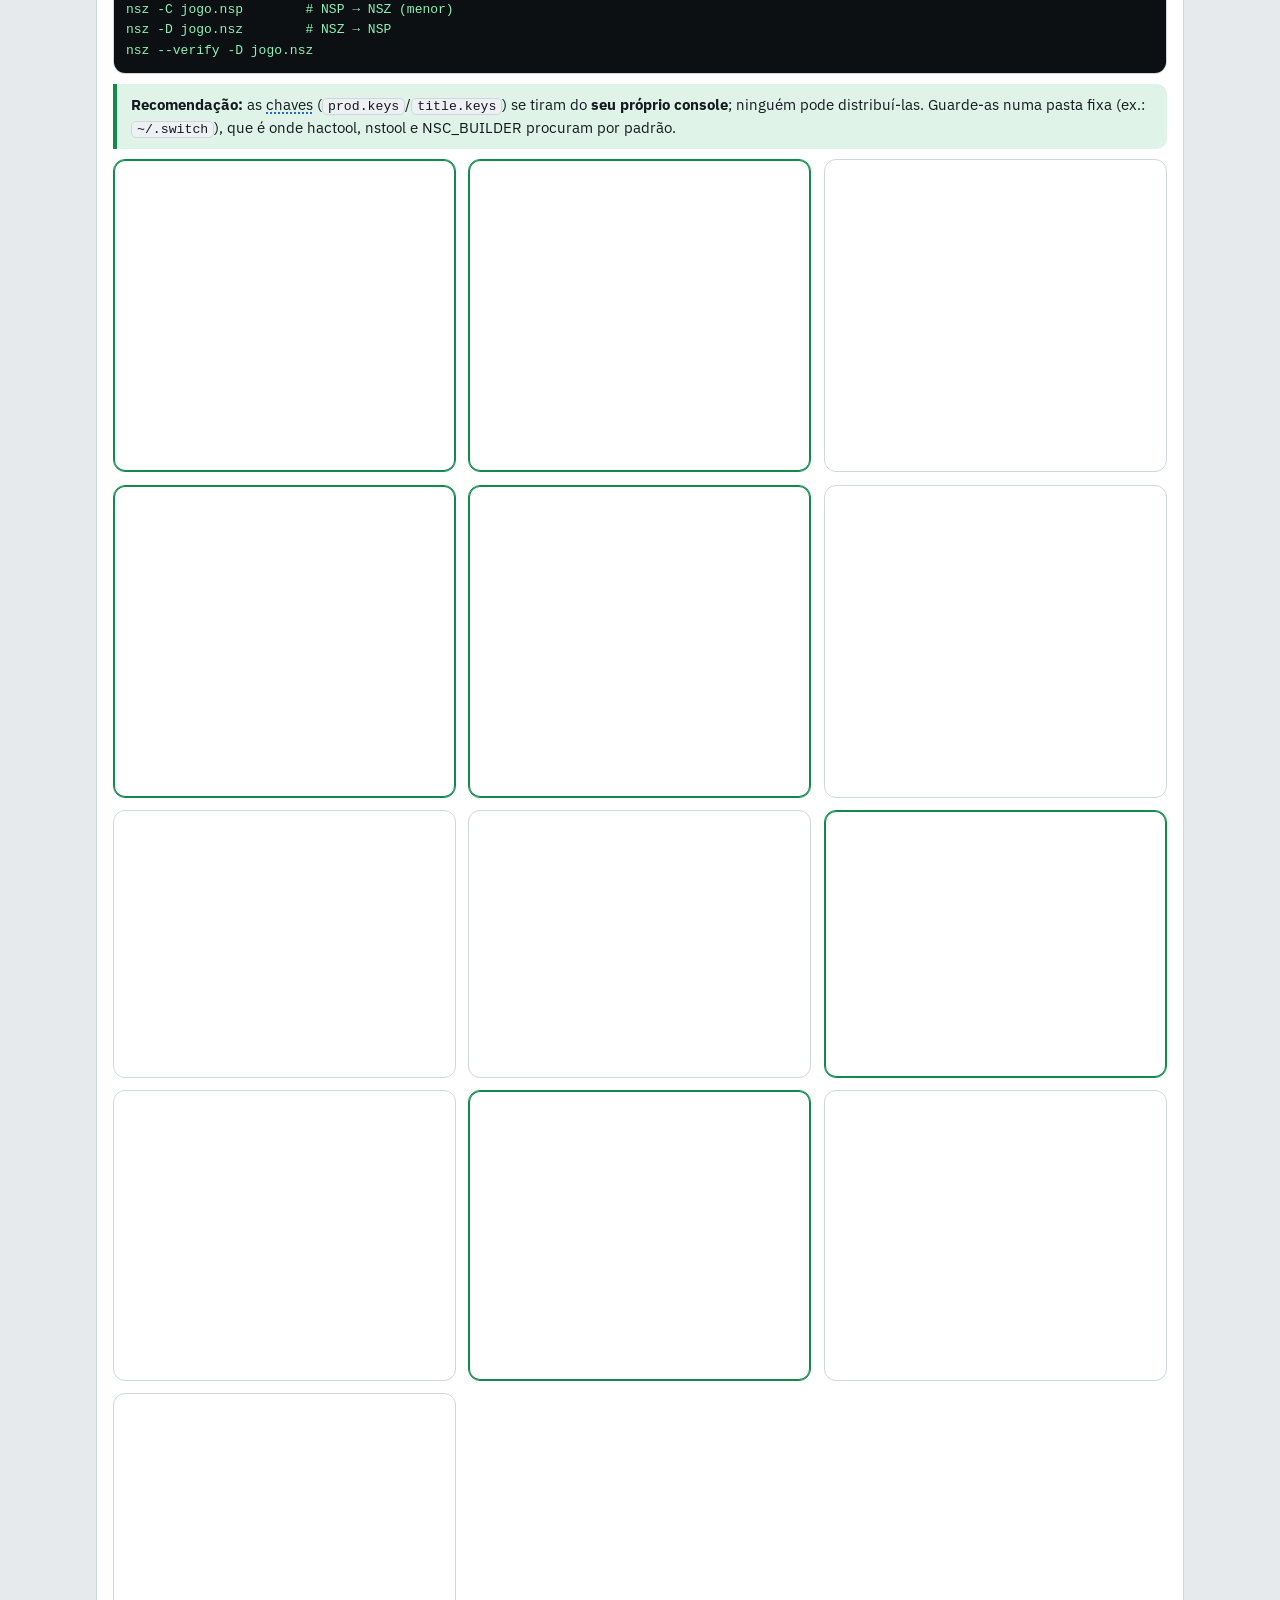
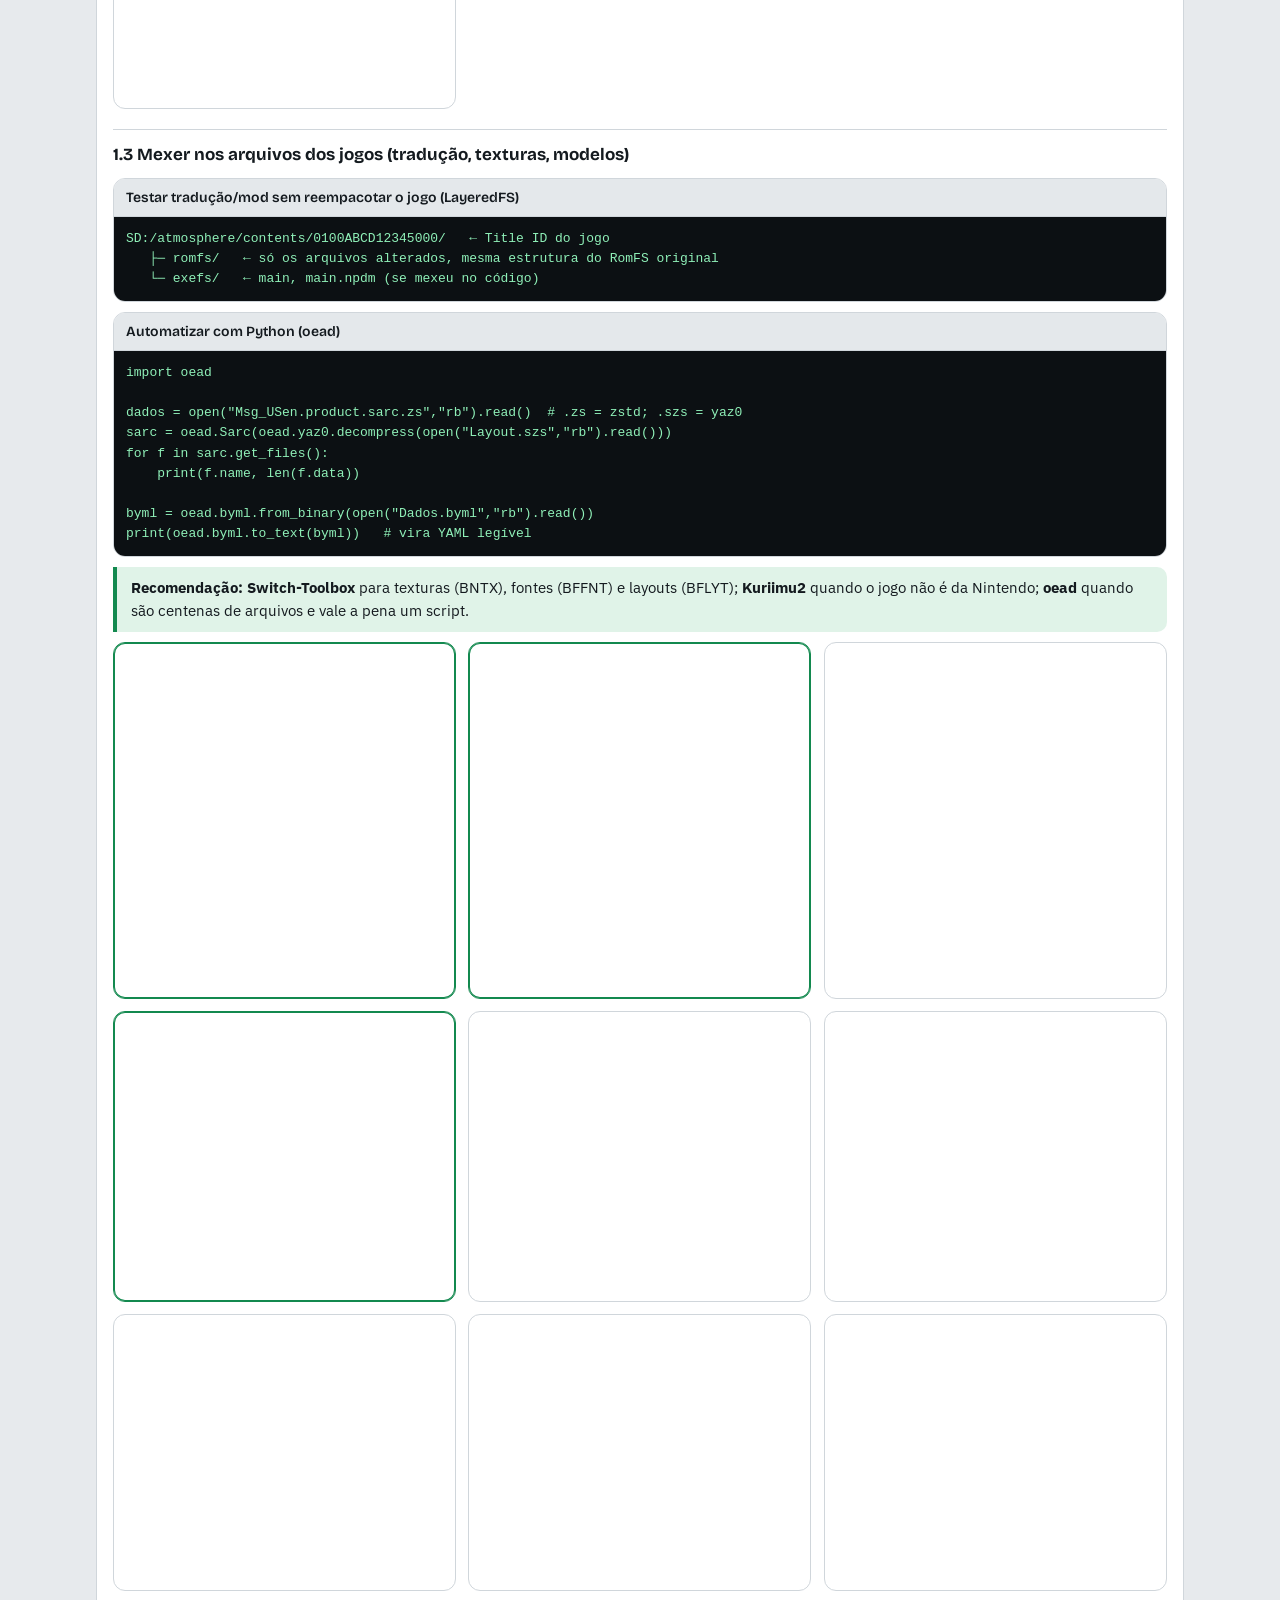
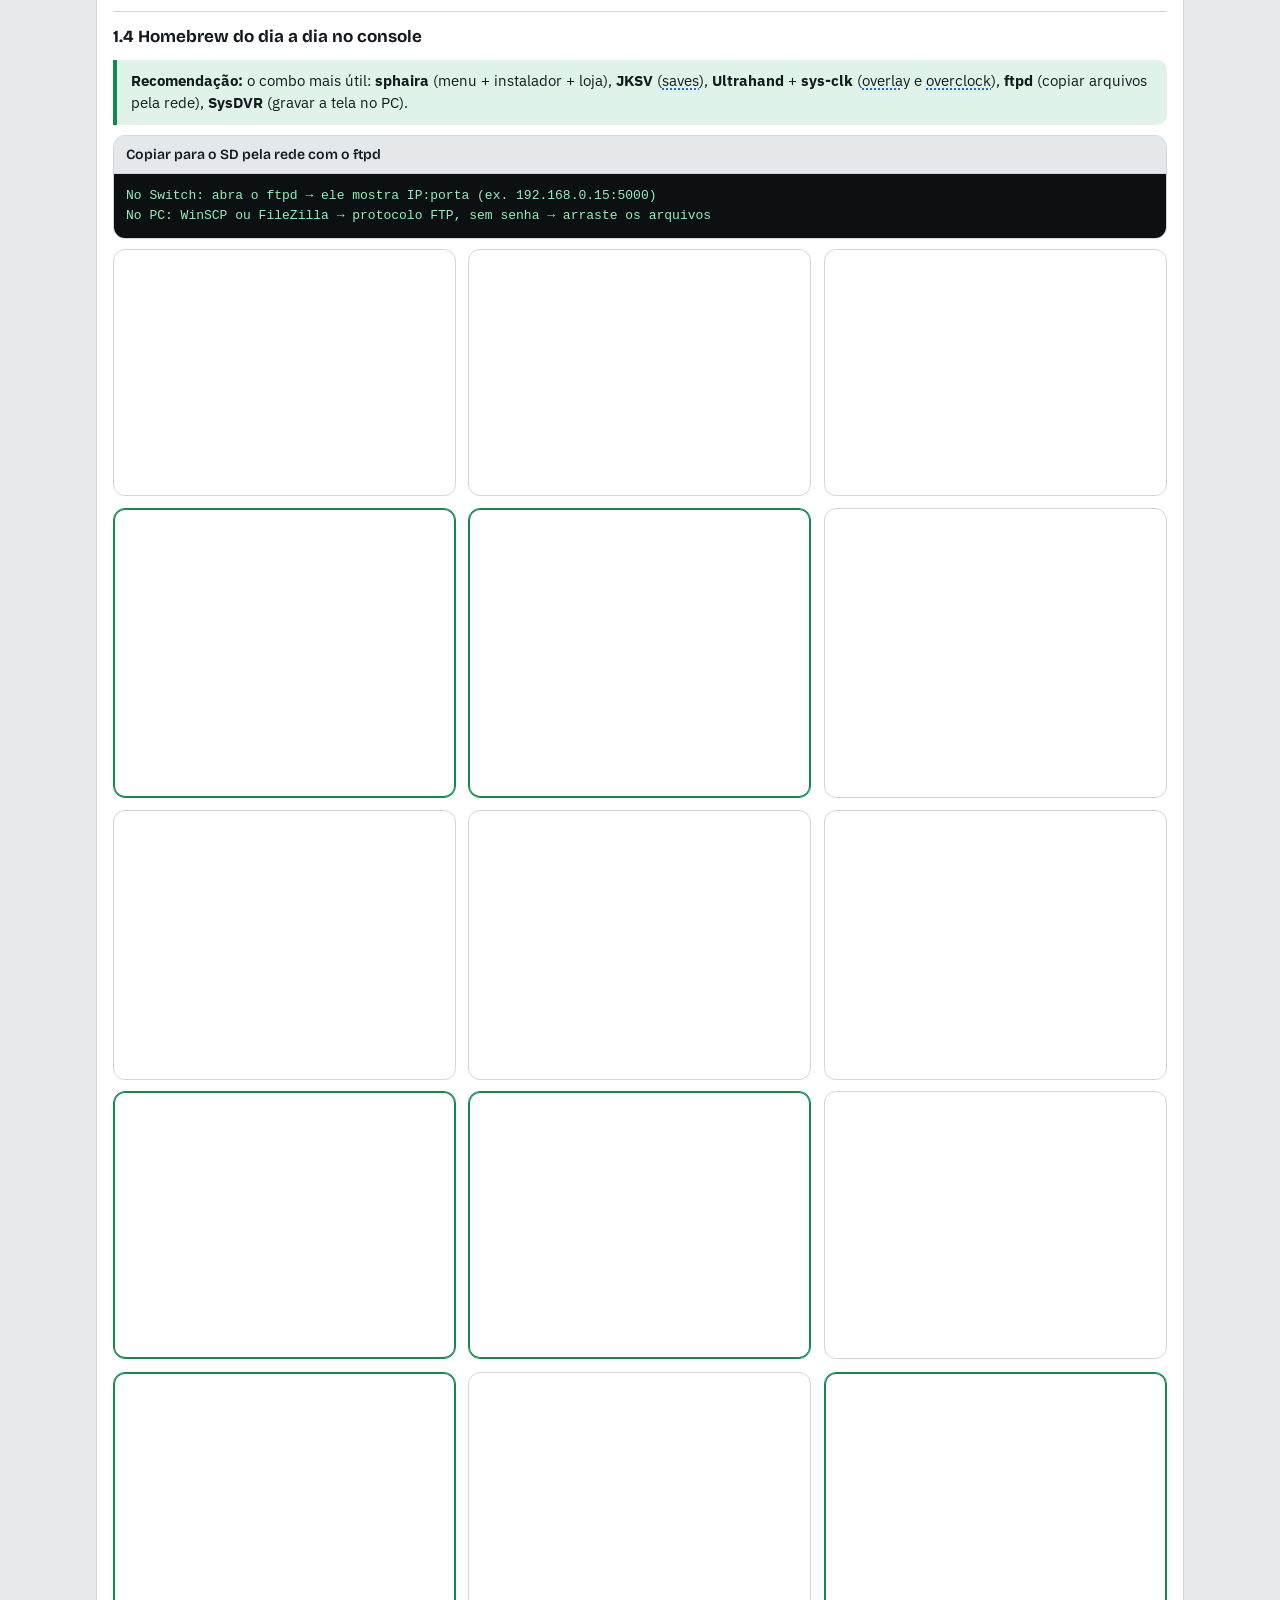
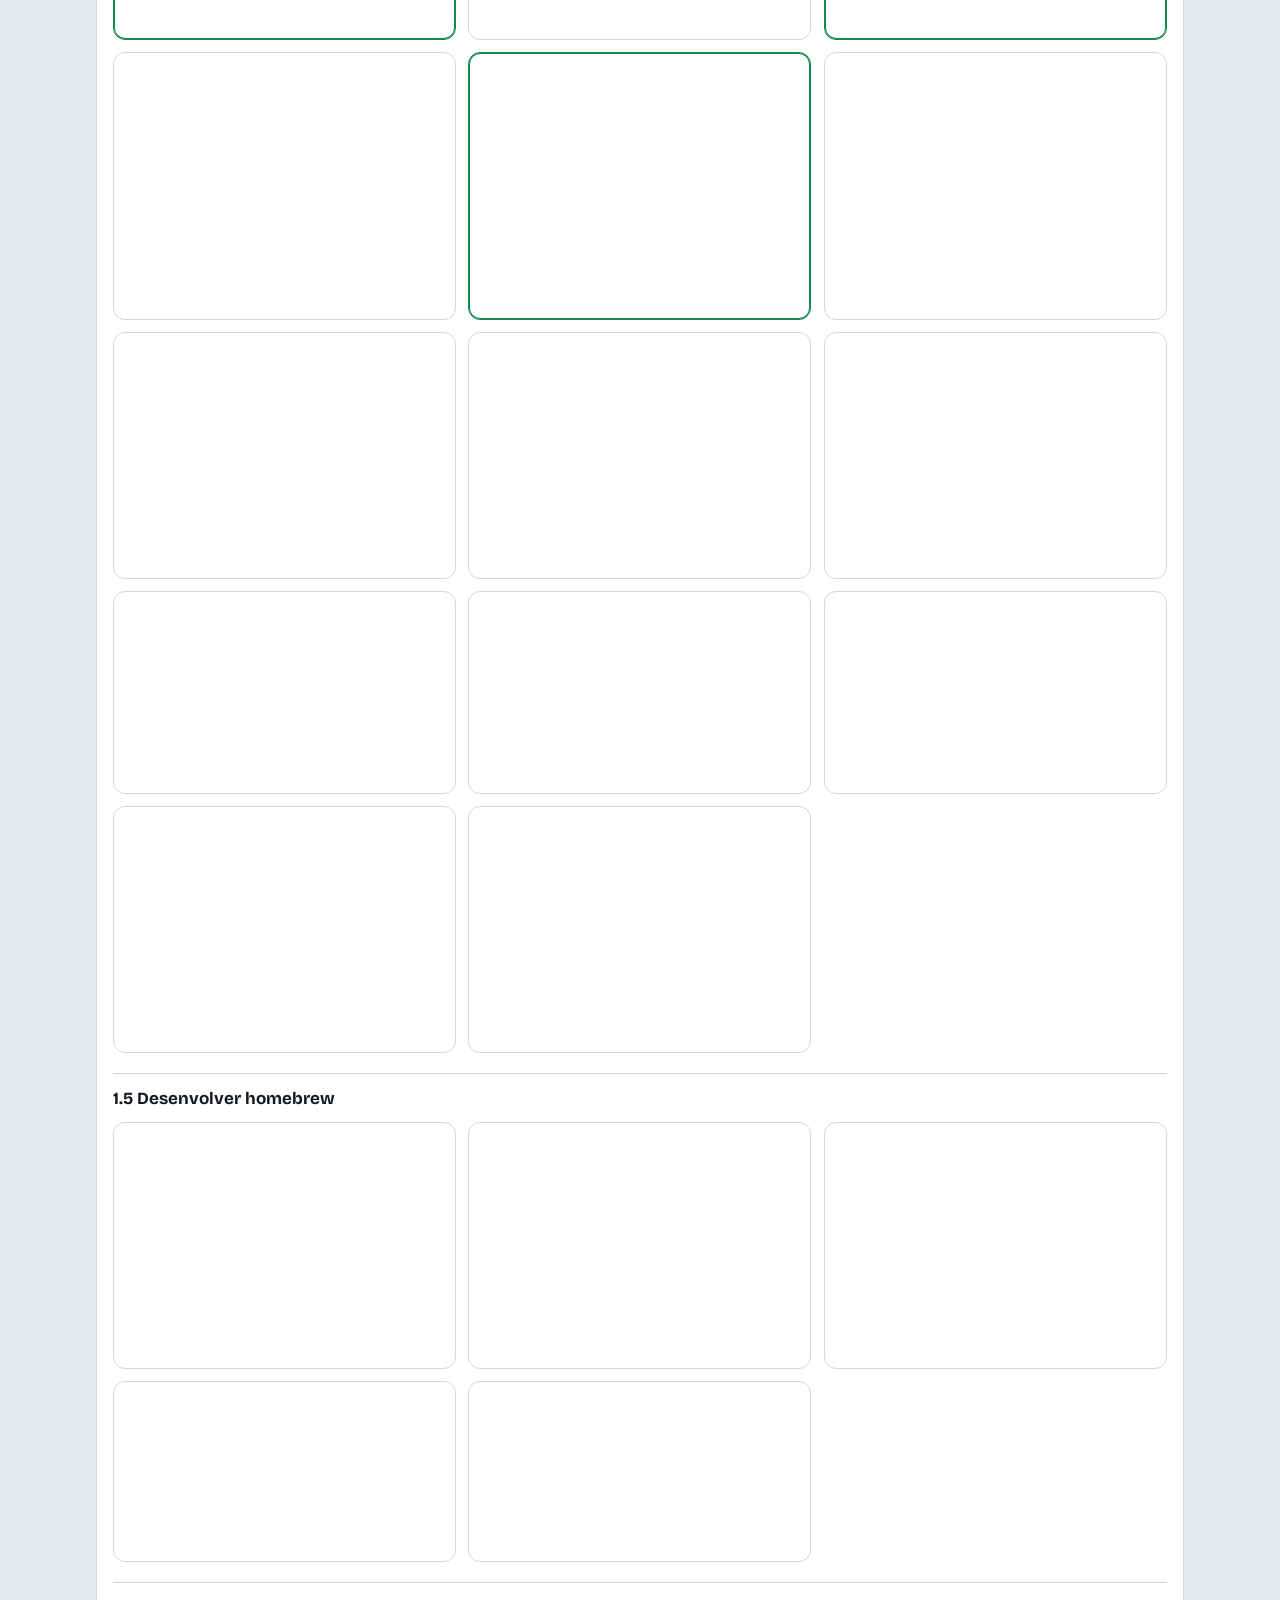
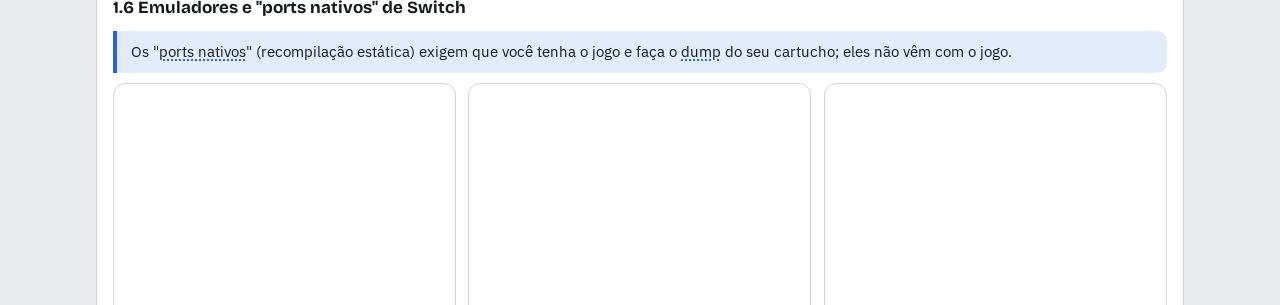
==== commit a519dbb0: "Glossário: termos técnicos clicáveis com explicação simples em todas as páginas + página Glossário C" ====
--- a/index.html
+++ b/index.html
@@ -170,10 +170,11 @@
 #faixa-ocu[hidden]{display:none}
 #faixa-ocu b{color:var(--veto)}
 #faixa-ocu button{font:inherit;font-size:13px;font-weight:600;border:1px solid var(--line);background:var(--surface);color:var(--ink);border-radius:9px;padding:4px 10px;margin-top:6px;cursor:pointer}
+.lg-b{border-color:var(--blue);color:var(--blue)}
 </style></head><body>
 <div class="wrap">
 <header><h1>🎮 Nintendo no GitHub</h1><p class="sub">309 projetos explicados em português, com exemplos e recomendações · mais de 4,6 mil na lista completa · inclui riscos, pirataria e golpes</p></header>
-<div class="pular"><input id="q" type="search" placeholder="Buscar (nome ou assunto)" autocomplete="off" aria-label="Buscar"><div class="pular-trilho"><a href="lista.html#ocultos" class="ocu-nav">🚫 Ocultos</a><a href="#tinder" id="t-abrir" class="lc">🃏 Modo Tinder</a><a href="minha.html" class="lc">⭐ Minha seleção</a><a href="numeros.html" class="lc">📊 Números</a><a href="riscos.html" class="lc">⚖️ Riscos e lei</a><a href="#comece">Comece</a><a href="#s0">Removidos</a><a href="#s1">Switch</a><a href="#s2">Nintendo 3DS</a><a href="#s3">Wii U</a><a href="#s4">Wii/GC</a><a href="#s5">DS</a><a href="#s6">Game Boy</a><a href="#s7">N64</a><a href="#s8">SNES/NES</a><a href="#s9">Decomp/ports</a><a href="#s10">Pokémon</a><a href="#s11">amiibo</a><a href="#s12">Multi</a><a href="#s13">Tradução</a><a href="lista.html" class="lc">Lista completa →</a></div></div>
+<div class="pular"><input id="q" type="search" placeholder="Buscar (nome ou assunto)" autocomplete="off" aria-label="Buscar"><div class="pular-trilho"><a href="lista.html#ocultos" class="ocu-nav">🚫 Ocultos</a><a href="glossario.html" class="lc">📖 Glossário</a><a href="#tinder" id="t-abrir" class="lc">🃏 Modo Tinder</a><a href="minha.html" class="lc">⭐ Minha seleção</a><a href="numeros.html" class="lc">📊 Números</a><a href="riscos.html" class="lc">⚖️ Riscos e lei</a><a href="#comece">Comece</a><a href="#s0">Removidos</a><a href="#s1">Switch</a><a href="#s2">Nintendo 3DS</a><a href="#s3">Wii U</a><a href="#s4">Wii/GC</a><a href="#s5">DS</a><a href="#s6">Game Boy</a><a href="#s7">N64</a><a href="#s8">SNES/NES</a><a href="#s9">Decomp/ports</a><a href="#s10">Pokémon</a><a href="#s11">amiibo</a><a href="#s12">Multi</a><a href="#s13">Tradução</a><a href="lista.html" class="lc">Lista completa →</a></div></div>
 <div class="tiles"><a class="tile c0" href="#s0"><span class="num">8</span><span class="lbl">Removidos</span><span class="dsc">saíram do GitHub</span></a><a class="tile c1" href="#s1"><span class="num">95</span><span class="lbl">Switch</span><span class="dsc">CFW, homebrew, tradução</span></a><a class="tile c2" href="#s2"><span class="num">25</span><span class="lbl">Nintendo 3DS</span><span class="dsc"></span></a><a class="tile c3" href="#s3"><span class="num">15</span><span class="lbl">Wii U</span><span class="dsc">Cemu, Aroma, Pretendo</span></a><a class="tile c4" href="#s4"><span class="num">18</span><span class="lbl">Wii/GC</span><span class="dsc">Dolphin, Homebrew Channel</span></a><a class="tile c5" href="#s5"><span class="num">18</span><span class="lbl">DS</span><span class="dsc">melonDS, TWiLight</span></a><a class="tile c6" href="#s6"><span class="num">23</span><span class="lbl">Game Boy</span><span class="dsc">mGBA, SameBoy, dev</span></a><a class="tile c0" href="#s7"><span class="num">12</span><span class="lbl">N64</span><span class="dsc">emuladores e recomp</span></a><a class="tile c1" href="#s8"><span class="num">23</span><span class="lbl">SNES/NES</span><span class="dsc">Snes9x, Mesen, FCEUX</span></a><a class="tile c2" href="#s9"><span class="num">23</span><span class="lbl">Decomp/ports</span><span class="dsc">Zelda, Mario no PC</span></a><a class="tile c3" href="#s10"><span class="num">28</span><span class="lbl">Pokémon</span><span class="dsc">PKHeX, pret, PokeAPI</span></a><a class="tile c4" href="#s11"><span class="num">7</span><span class="lbl">amiibo</span><span class="dsc">TagMo, bancos</span></a><a class="tile c5" href="#s12"><span class="num">14</span><span class="lbl">Multi</span><span class="dsc">RetroArch e cia.</span></a><a class="tile c6" href="#s13"><span class="num">✓</span><span class="lbl">Tradução</span><span class="dsc">o que usar</span></a></div><details class="sec" id="comece" open data-g=""><summary><span class="dot" style="--c:var(--accent)"></span><h2>Comece aqui</h2></summary><div class="in">
 <p>Este guia junta os projetos ligados à Nintendo que existem no GitHub — do Switch ao NES — explicando <b>para que serve cada um</b>, com <b>exemplos</b> e <b>recomendações</b>. Os cards com borda verde são os recomendados.</p>
 <div class="dicas">
@@ -341,6 +342,146 @@
   function iniciar() { porNosCards(); flutuante(); SEL.pintar(); }
   if (document.readyState === "loading") document.addEventListener("DOMContentLoaded", iniciar); else iniciar();
 })();
+/* glossario.js — termos técnicos viram "botões": tocou, aparece a explicação simples embaixo da tela. */
+(function () {
+  "use strict";
+  // [termo exibido, expressão (regex), explicação simples]
+  var G = [
+    ["amiibo", "amiibos?", "Bonequinhos e cartões da Nintendo com um chip (NFC). Ao encostar no console, liberam bônus nos jogos, como roupas, personagens ou itens."],
+    ["NFC", "NFC", "Comunicação por aproximação, a mesma do pagamento por aproximação do celular. É assim que o amiibo conversa com o console."],
+    ["Flipper Zero", "Flipper Zero", "Aparelhinho de bolso, vendido livremente, que lê e imita sinais como NFC, controle remoto e cartões. Dá para usá-lo para 'fingir' ser um amiibo."],
+    ["dump", "dumps?|despej\\w*", "Cópia exata de algo tirada de um aparelho ou mídia: de um cartucho, da memória do console, de um amiibo. Fazer dump do que é seu é cópia de segurança; espalhar dumps é distribuir o conteúdo."],
+    ["JSON", "JSON", "Formato de arquivo de texto organizado (listas e campos), fácil para programas lerem. Muito usado para guardar dados."],
+    ["NSP", "NSP", "Formato de arquivo de jogo/atualização do Switch como vem da eShop. É o 'instalador' de um jogo."],
+    ["XCI", "XCI", "Cópia (dump) de um cartucho de Switch inteiro em um arquivo."],
+    ["NSZ / XCZ", "NSZ|XCZ", "Versões comprimidas (menores) de NSP e XCI."],
+    ["ROM", "ROMs?", "Arquivo com o conteúdo de um jogo (geralmente de cartucho) para rodar em emulador. Ter a ROM do seu próprio cartucho é cópia de segurança; baixar ROMs de jogos que você não tem é pirataria."],
+    ["ISO", "ISOs?", "Cópia de um disco inteiro em um arquivo (ex.: jogos de GameCube e Wii)."],
+    ["emulador", "emulador(?:es)?|emulação|emula", "Programa que imita um videogame no PC ou celular, para rodar os jogos dele. Emulador em si é legal; o problema é de onde vêm os jogos."],
+    ["firmware", "firmwares?", "O 'sistema operacional' do console (como o Android do celular). A Nintendo atualiza de tempos em tempos."],
+    ["CFW", "CFW|custom firmware|firmware customizado|firmware modificado", "Firmware customizado: uma versão modificada do sistema do console que libera coisas que a Nintendo bloqueia (homebrew, mods, traduções — e também pirataria)."],
+    ["Atmosphère", "Atmosph[eè]re", "O CFW mais usado no Switch. Roda por cima do sistema original e libera homebrew, mods e traduções."],
+    ["hekate", "hekate", "Programa que liga primeiro no Switch desbloqueado e escolhe o que iniciar (o sistema original ou o Atmosphère). Também faz backups."],
+    ["homebrew", "homebrews?", "Programa feito por fãs (não pela Nintendo) para rodar no console: gerenciadores de save, players de vídeo, jogos independentes."],
+    ["Tinfoil", "Tinfoil", "Programa para Switch desbloqueado que instala jogos. Ficou famoso porque aceita 'lojas' — listas na internet de jogos para baixar sem pagar."],
+    ["loja (Tinfoil)", "lojas?(?= do Tinfoil| Tinfoil| estilo Tinfoil)|shops?", "Endereço na internet que o Tinfoil lê como um 'cardápio' de jogos para baixar e instalar. Quase sempre com jogos piratas."],
+    ["Google Drive", "Google Drive", "Serviço de guardar arquivos do Google. Muito usado para hospedar jogos piratas, porque é rápido e gratuito."],
+    ["chaves (prod.keys / title.keys)", "prod\\.?keys|title\\.?keys|chaves de criptografia|chaves do Switch|chaves", "Códigos secretos que o Switch usa para trancar os jogos. Cada console tem as suas; sem elas, nenhum programa consegue abrir os arquivos de jogo. Espalhar essas chaves é distribuir material protegido."],
+    ["ticket", "tickets?", "O 'recibo' digital que prova que você comprou um jogo na eShop. Sem ele o jogo não abre."],
+    ["eShop", "eShop", "A loja digital oficial da Nintendo."],
+    ["LayeredFS", "LayeredFS", "Recurso do Atmosphère que troca arquivos do jogo na hora em que ele roda, sem mexer no original. É assim que funcionam mods e traduções de fã."],
+    ["RomFS", "RomFS", "A 'pasta' de dentro do jogo onde ficam textos, imagens, sons e fontes. É o que se edita numa tradução."],
+    ["payload", "payloads?", "Pequeno programa enviado ao Switch por cabo, num modo especial, para iniciar o desbloqueio."],
+    ["RCM", "RCM", "Modo de recuperação escondido dos primeiros Switch, usado para enviar o payload e desbloquear o console."],
+    ["emuMMC", "emuMMC|emuNAND", "Uma cópia do sistema do Switch dentro do cartão SD. O desbloqueio roda nela, sem mexer no sistema original."],
+    ["NAND", "NAND", "A memória interna do console, onde fica o sistema."],
+    ["sysmodule", "sysmodules?|módulo de sistema", "Programa que fica rodando em segundo plano no Switch desbloqueado (ex.: overclock, controles de outros consoles)."],
+    ["overlay", "overlays?", "Menu que aparece por cima do jogo, chamado por uma combinação de botões."],
+    ["overclock", "overclock|underclock", "Fazer o processador trabalhar mais rápido (ou mais devagar) que o normal. Melhora o desempenho, mas esquenta e gasta mais bateria."],
+    ["cheat", "cheats?|trapaças?|trainer", "Códigos que mudam o jogo (vida infinita, dinheiro, etc.)."],
+    ["save", "saves?", "O arquivo com o seu progresso no jogo."],
+    ["decompilação", "decompila\\w*", "Reconstruir, a partir do jogo pronto, um código que o programador consegue ler e modificar. Exige o jogo original para funcionar."],
+    ["recompilação / port", "recompila\\w*|ports? nativos?|port\\b", "Transformar um jogo de console em programa que roda direto no PC/celular, sem emulador. Normalmente exige que você tenha o jogo."],
+    ["romhack", "romhacks?", "Versão modificada de um jogo feita por fãs (fases novas, histórias novas, traduções)."],
+    ["patch", "patch(?:es)?", "Arquivo que aplica mudanças num jogo que você já tem (correções, traduções, mods). Não contém o jogo."],
+    ["mod", "mods?", "Modificação feita por fãs num jogo: visual, personagens, fases, regras."],
+    ["tradução de fã", "tradução de fã|fan translation|汉化", "Tradução feita por fãs, sem ligação com a empresa, normalmente distribuída como patch."],
+    ["BIOS", "BIOS", "Programa interno do console que alguns emuladores precisam para funcionar. É material da fabricante; o certo é extrair do seu aparelho."],
+    ["CIA", "CIA", "Formato de instalador de jogos e apps do 3DS."],
+    ["NUS / CDN", "NUS|CDN", "Os servidores de onde os consoles baixam jogos e atualizações oficiais. Programas que baixam direto deles sem compra facilitam a pirataria."],
+    ["flashcart", "flashcarts?|flash ?cart", "Cartucho especial onde se grava ROMs num cartão de memória para rodar no console original."],
+    ["modchip", "modchips?", "Chip soldado dentro do console para desbloqueá-lo."],
+    ["repositório", "repositórios?", "A 'pasta' de um projeto no GitHub, com o código, as instruções e as versões para baixar."],
+    ["estrelas (★)", "estrelas", "Os 'curtir' do GitHub. Quanto mais estrelas, mais gente acompanha o projeto."],
+    ["Releases", "Releases?", "Aba do GitHub com as versões prontas para baixar — o programa já montado, sem precisar mexer em código."],
+    ["fork", "forks?", "Cópia de um projeto que alguém fez para mudar por conta própria."],
+    ["código aberto", "código aberto|open source", "Projeto que mostra todo o seu código para qualquer pessoa ver, conferir e melhorar."],
+    ["bot", "bots?", "Programa que age sozinho: joga, responde mensagens, faz trocas automaticamente."],
+    ["Discord", "Discord", "Aplicativo de chat por servidores, muito usado por comunidades de jogos."],
+    ["Pokémon GO", "Pokémon GO", "Jogo de celular da Niantic (não da Nintendo) em que se captura Pokémon andando pela rua."],
+    ["frontend", "frontends?", "Programa 'vitrine' que organiza jogos e emuladores num menu bonito."],
+    ["libretro / núcleo", "libretro|núcleos?", "O libretro é o sistema por trás do RetroArch; cada 'núcleo' é um emulador de um console diferente."],
+    ["FPGA", "FPGA", "Chip que pode ser 'reconfigurado' para virar o circuito de um console antigo — recria o hardware em vez de imitar por software."],
+    ["linha de comando", "linha de comando|terminal|CLI", "Programa usado digitando comandos em texto, sem botões e janelas."],
+    ["raspa (scraper)", "raspa|scraper|raspador", "Programa que entra num site automaticamente e copia as informações dele."],
+    ["Zona cinzenta", "Zona cinzenta", "Não é crime por si só, mas contorna proteções do console: pode dar banimento online e, no Brasil, responsabilidade civil (Lei 9.610/98, art. 107)."],
+    ["banimento", "banimento|banir|banido", "Quando a Nintendo detecta pirataria ou modificação e bloqueia o console ou a conta de usar o online e a eShop — geralmente para sempre."],
+    ["malware", "malware|vírus", "Programa malicioso escondido: rouba senhas, minera criptomoeda ou dá acesso ao seu aparelho para outra pessoa."],
+    ["isca", "isca", "Repositório montado para parecer útil (emulador, crack, jogo grátis) e levar a pessoa a baixar um arquivo perigoso."],
+    ["crack / keygen", "cracks?|crackead\\w*|keygen", "Programas que burlam a licença de um software pago. Muitas vezes vêm com vírus."],
+    ["DMCA", "DMCA", "Lei americana usada para pedir a retirada de conteúdo que viola direitos autorais. No GitHub, só o dono dos direitos pode pedir."]
+  ];
+  var MAPA = {}, partes = [];
+  G.forEach(function (g, i) { MAPA[i] = g; partes.push("(" + g[1] + ")"); });
+  var RE = new RegExp("(^|[^\\wÀ-ÿ])(" + partes.join("|") + ")(?=$|[^\\wÀ-ÿ])", "gi");
+  function qual(m) {
+    for (var i = 0; i < G.length; i++) if (new RegExp("^(?:" + G[i][1] + ")$", "i").test(m)) return i;
+    return -1;
+  }
+  var ALVOS = ".faz,.forte,.como,.risco,.ocu-m,.t-desc,.dif p,.lei p,.tab td,.card p,.rec,.nota,.passos li";
+  function marcar(raiz) {
+    (raiz || document).querySelectorAll(ALVOS).forEach(function (el) {
+      if (el.getAttribute("data-g")) return; el.setAttribute("data-g", "1");
+      var vistos = {}, w = document.createTreeWalker(el, NodeFilter.SHOW_TEXT, null), nos = [], n;
+      while ((n = w.nextNode())) { if (!n.parentNode.closest("a,button,code,.termo")) nos.push(n); }
+      nos.forEach(function (t) {
+        var s = t.nodeValue; RE.lastIndex = 0; if (!RE.test(s)) return; RE.lastIndex = 0;
+        var frag = document.createDocumentFragment(), ult = 0, m;
+        while ((m = RE.exec(s))) {
+          var palavra = m[2], i = qual(palavra), ini = m.index + m[1].length;
+          if (i < 0 || vistos[i]) continue;
+          vistos[i] = 1;
+          frag.appendChild(document.createTextNode(s.slice(ult, ini)));
+          var b = document.createElement("button"); b.type = "button"; b.className = "termo"; b.setAttribute("data-i", i); b.textContent = palavra;
+          frag.appendChild(b); ult = ini + palavra.length;
+        }
+        if (!ult) return;
+        frag.appendChild(document.createTextNode(s.slice(ult)));
+        t.parentNode.replaceChild(frag, t);
+      });
+    });
+  }
+  // folha de explicação
+  var css = document.createElement("style");
+  css.textContent = [
+    ".termo{font:inherit;color:inherit;background:none;border:0;padding:0;margin:0;cursor:help;text-decoration:underline dotted;text-decoration-color:var(--blue);text-underline-offset:3px;text-decoration-thickness:2px}",
+    ".termo:hover,.termo:focus{color:var(--blue);outline:none}",
+    "#gl-folha{position:fixed;left:10px;right:10px;bottom:calc(10px + env(safe-area-inset-bottom));z-index:70;max-width:560px;margin:0 auto;background:var(--surface);color:var(--ink);border:1px solid var(--line);border-top:4px solid var(--blue);border-radius:14px;padding:14px 16px;box-shadow:0 10px 30px rgba(0,0,0,.3);display:grid;gap:6px}",
+    "#gl-folha[hidden]{display:none}",
+    "#gl-folha h4{margin:0;font-family:var(--font-display);font-size:17px;padding-right:36px}",
+    "#gl-folha p{margin:0;font-size:15px;line-height:1.5}",
+    "#gl-folha .x{position:absolute;top:8px;right:8px;width:34px;height:34px;border-radius:50%;border:1px solid var(--line);background:var(--surface);color:var(--ink);font-size:16px;cursor:pointer}",
+    "#gl-folha a{font-size:13px}",
+    ".gl-lista{display:grid;gap:8px;grid-template-columns:repeat(auto-fill,minmax(260px,1fr))}",
+    ".gl-lista div{border:1px solid var(--line);border-radius:10px;padding:10px 12px;background:var(--surface)}",
+    ".gl-lista b{display:block;font-family:var(--font-display);margin-bottom:2px}"
+  ].join("\n");
+  document.head.appendChild(css);
+  var folha = document.createElement("div"); folha.id = "gl-folha"; folha.hidden = true;
+  folha.innerHTML = '<button class="x" type="button" aria-label="Fechar">✕</button><h4></h4><p></p><a href="glossario.html">📖 Ver o glossário completo</a>';
+  document.body.appendChild(folha);
+  document.addEventListener("click", function (e) {
+    var b = e.target.closest(".termo");
+    if (b) {
+      e.preventDefault(); e.stopPropagation();
+      var g = MAPA[b.getAttribute("data-i")];
+      folha.querySelector("h4").textContent = "📖 " + g[0];
+      folha.querySelector("p").textContent = g[2];
+      folha.hidden = false; return;
+    }
+    if (e.target.closest("#gl-folha .x") || (!e.target.closest("#gl-folha") && !folha.hidden)) folha.hidden = true;
+  }, true);
+  document.addEventListener("keydown", function (e) { if (e.key === "Escape") folha.hidden = true; });
+  // página do glossário
+  function listaCompleta() {
+    var alvo = document.getElementById("gl-todos"); if (!alvo) return;
+    alvo.innerHTML = G.slice().sort(function (a, b) { return a[0].localeCompare(b[0], "pt"); })
+      .map(function (g) { return '<div data-s="' + (g[0] + " " + g[2]).toLowerCase().replace(/"/g, "") + '" class="card"><b>' + g[0] + "</b>" + g[2] + "</div>"; }).join("");
+  }
+  window.GLOS = { marcar: marcar };
+  function iniciar() { listaCompleta(); marcar(); }
+  if (document.readyState === "loading") document.addEventListener("DOMContentLoaded", iniciar); else iniciar();
+})();
 (function(){
   var q=document.getElementById('q'),nada=document.getElementById('nada');
   var secs=[].slice.call(document.querySelectorAll('details.sec'));
@@ -578,6 +719,7 @@
       el.innerHTML = cardHTML(fila[i]);
       palco.appendChild(el);
       if (!i) arrastavel(el);
+      if (window.GLOS) GLOS.marcar(el);
     }
   }
 
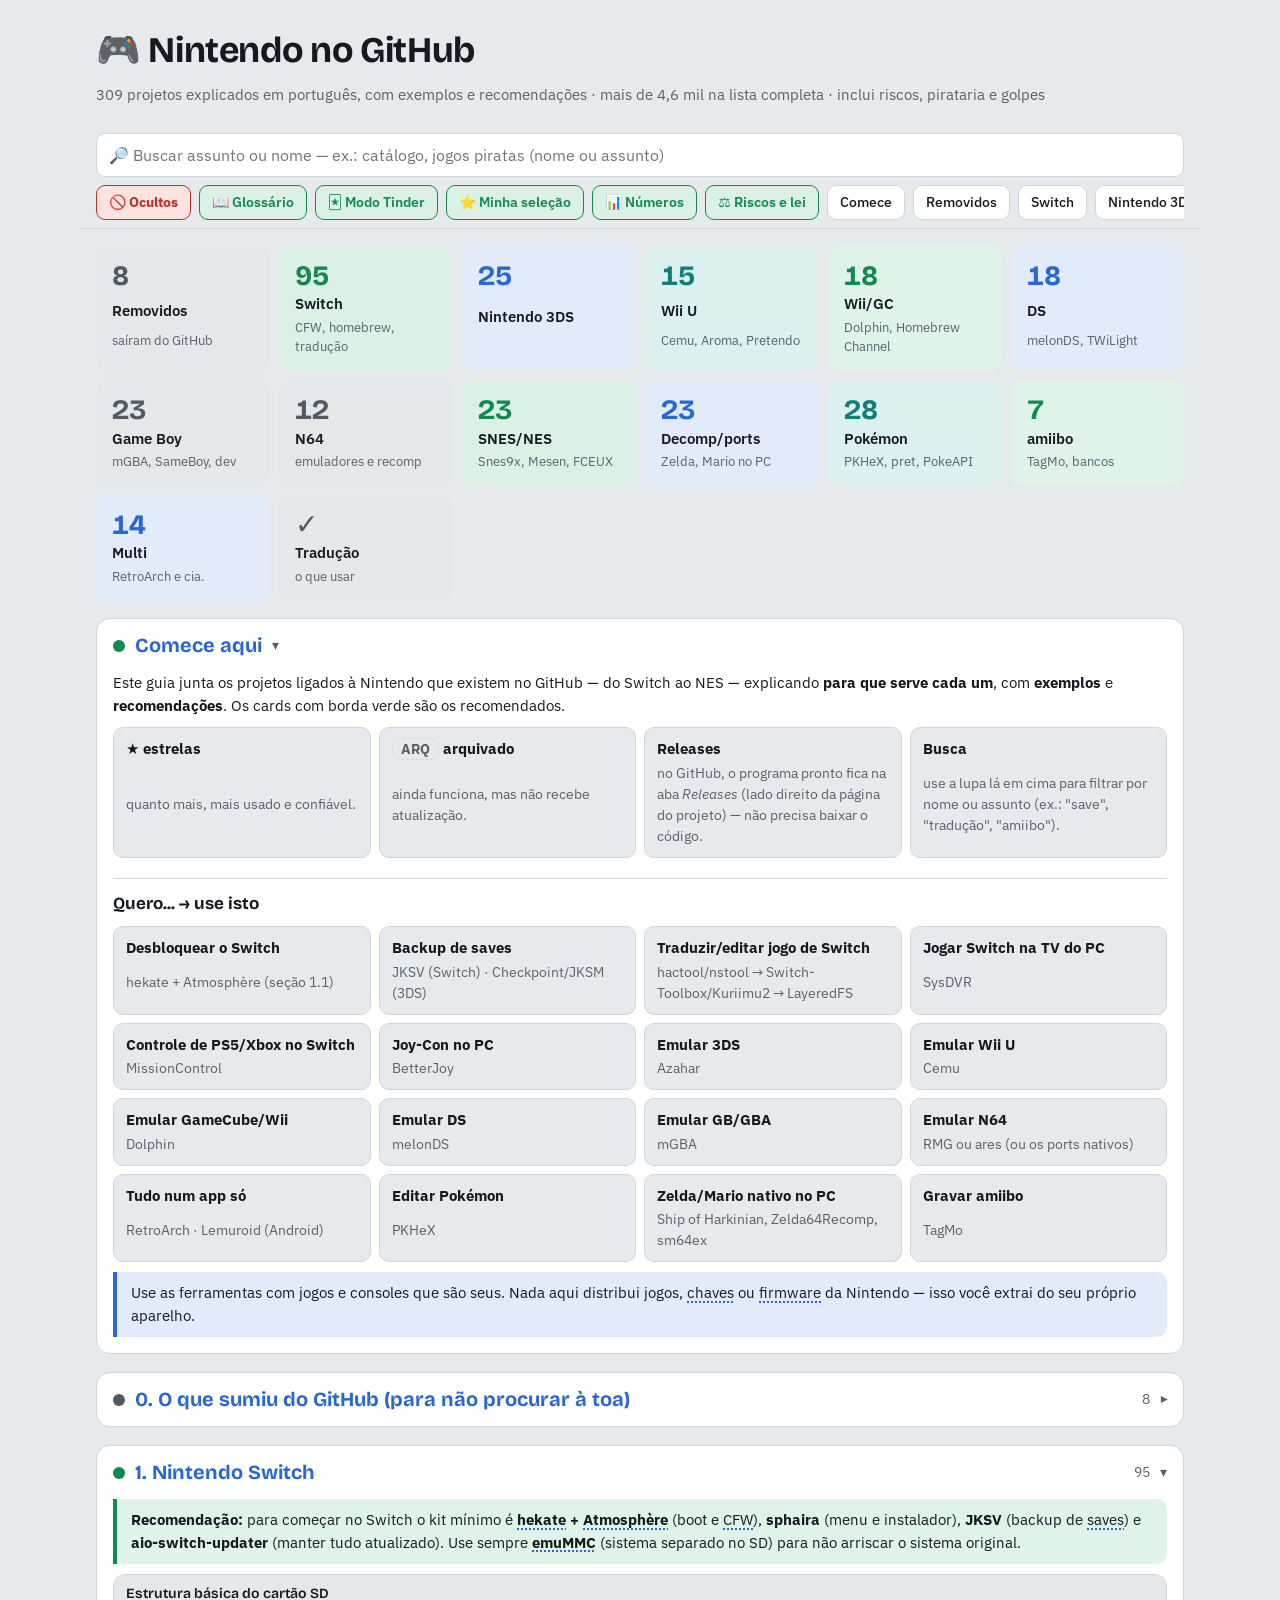
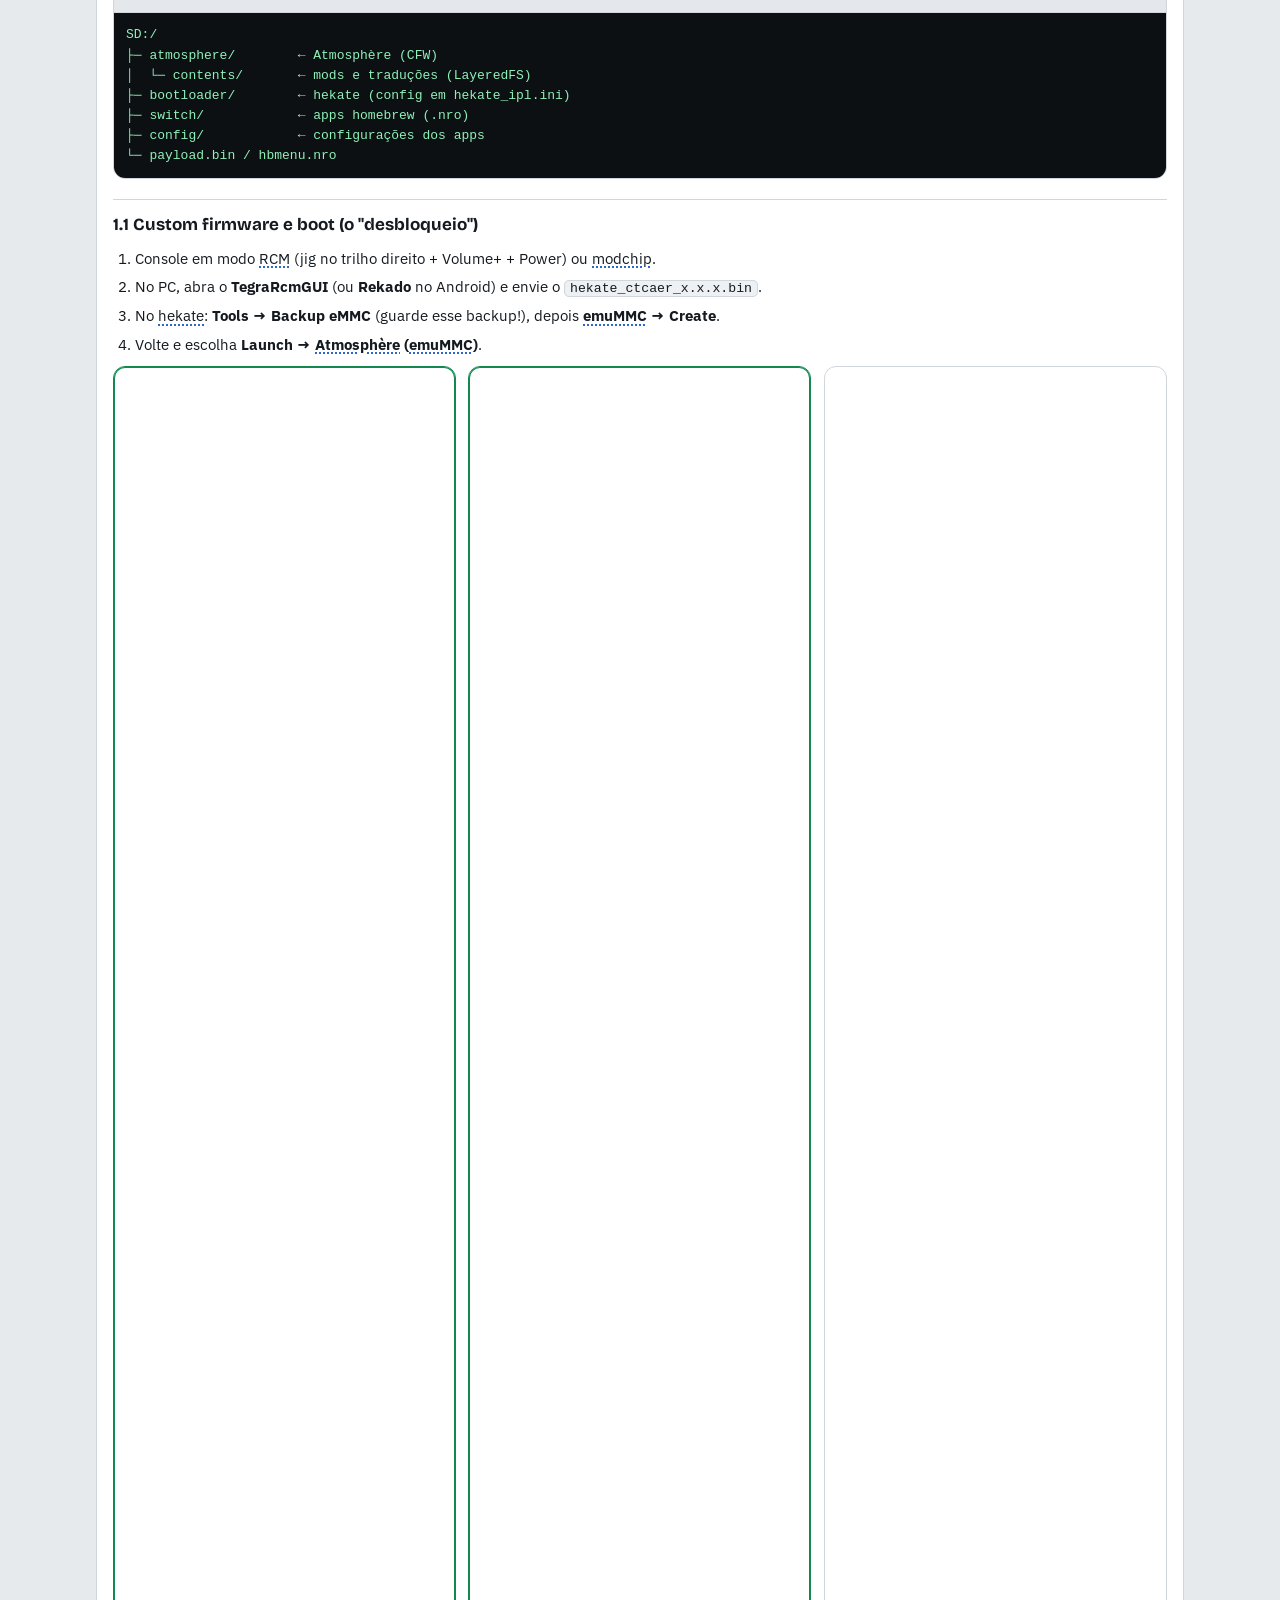
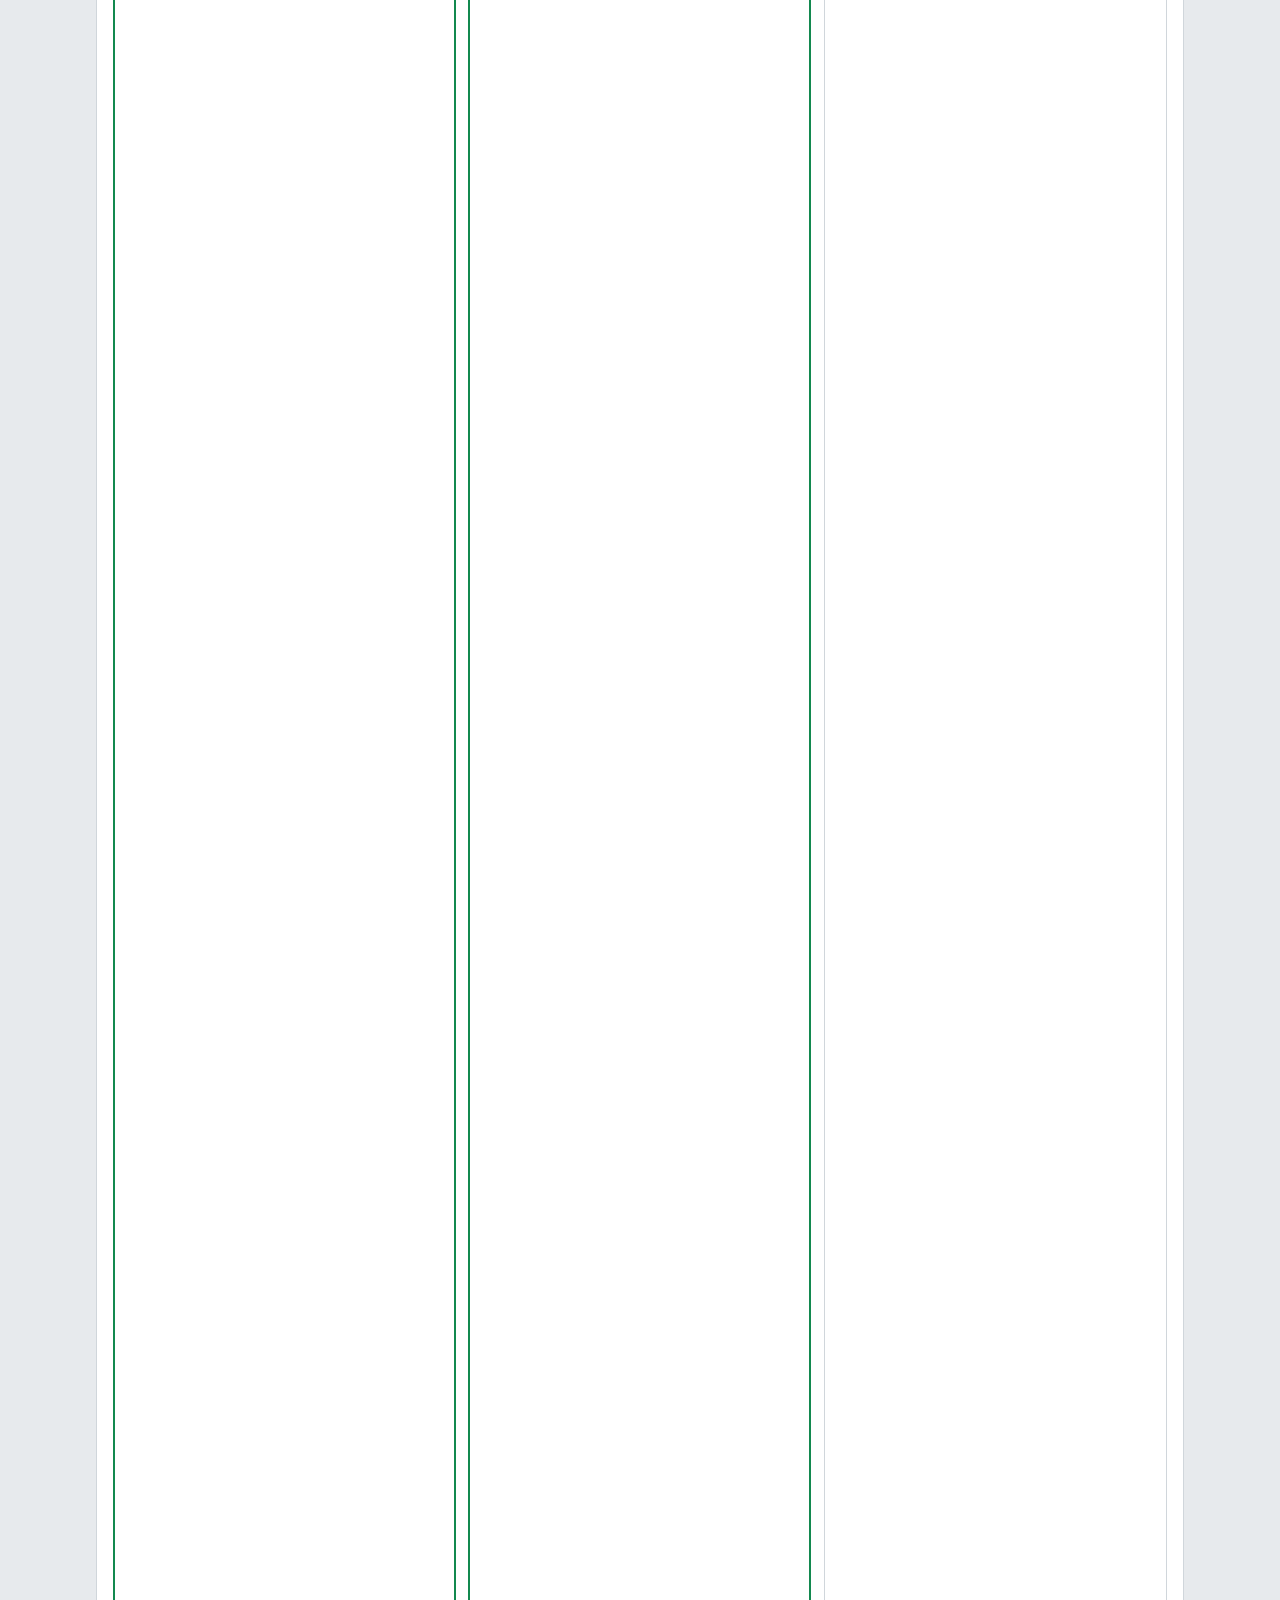
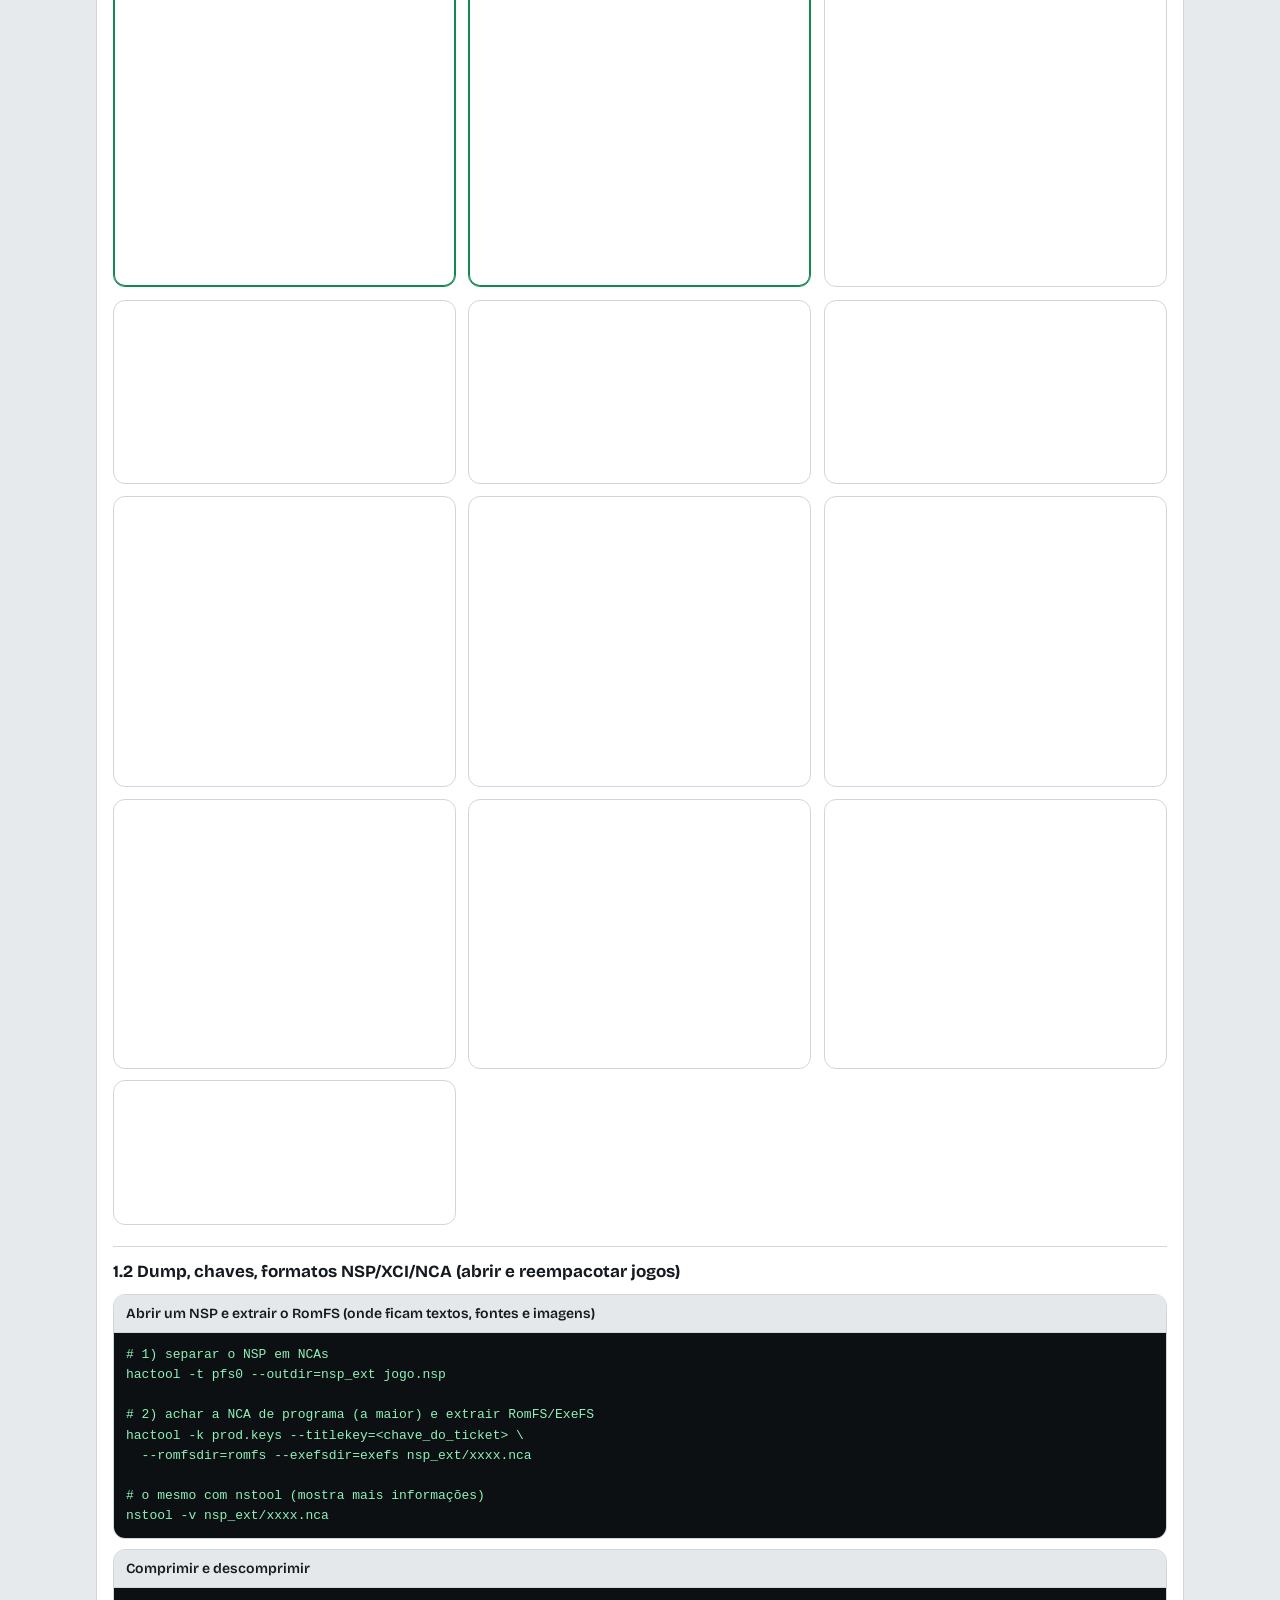
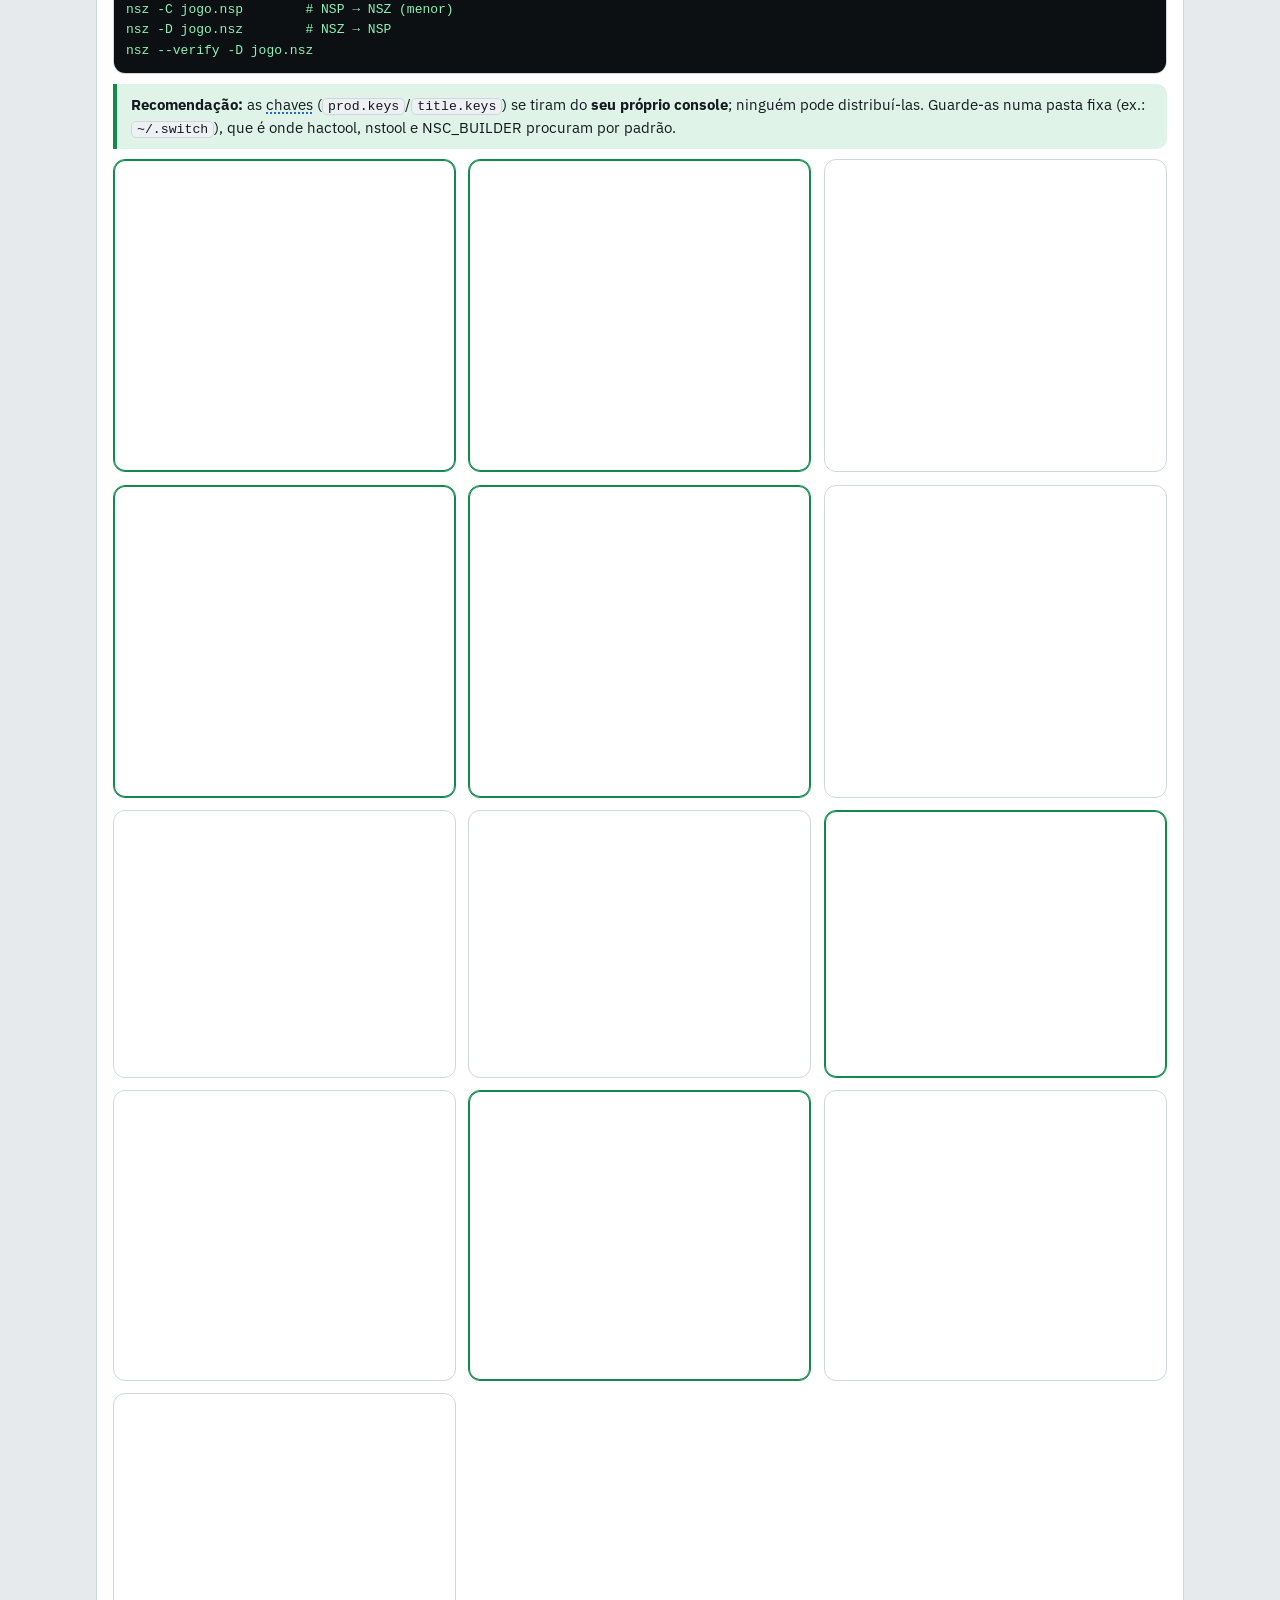
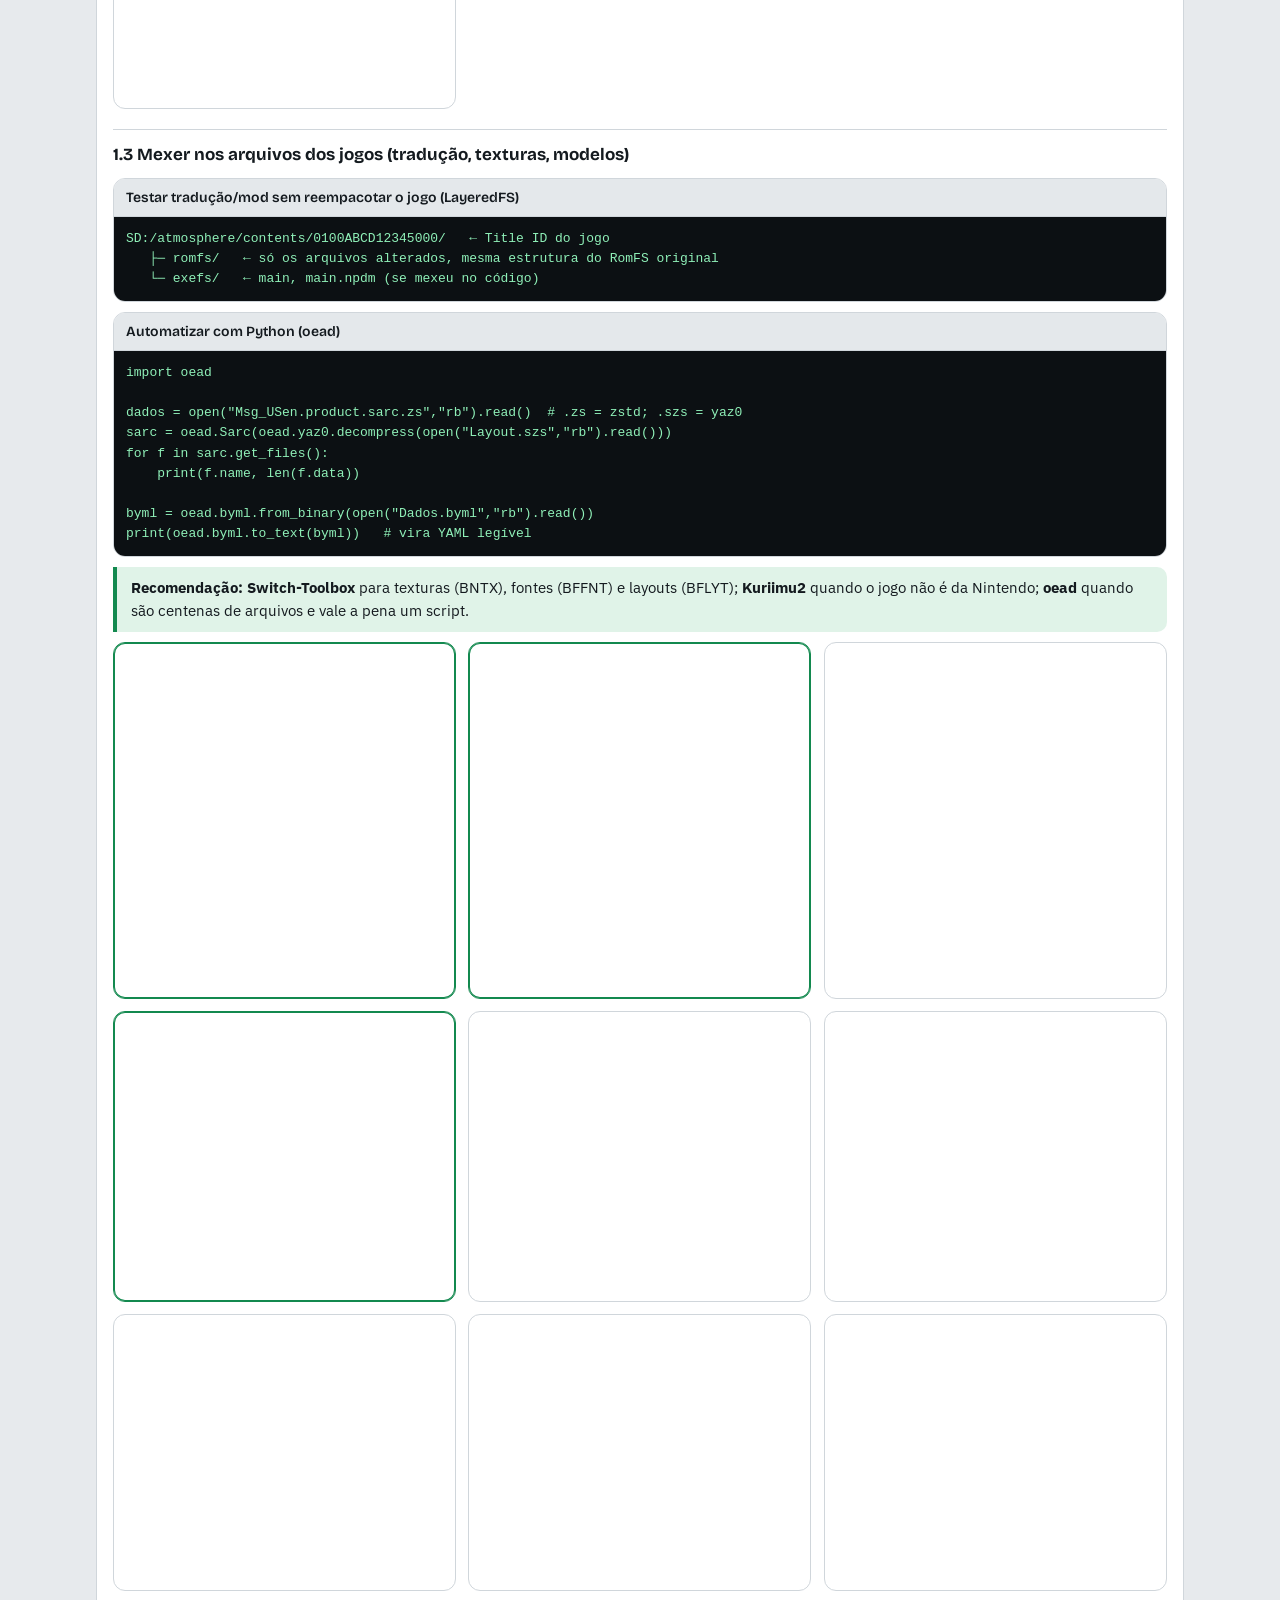
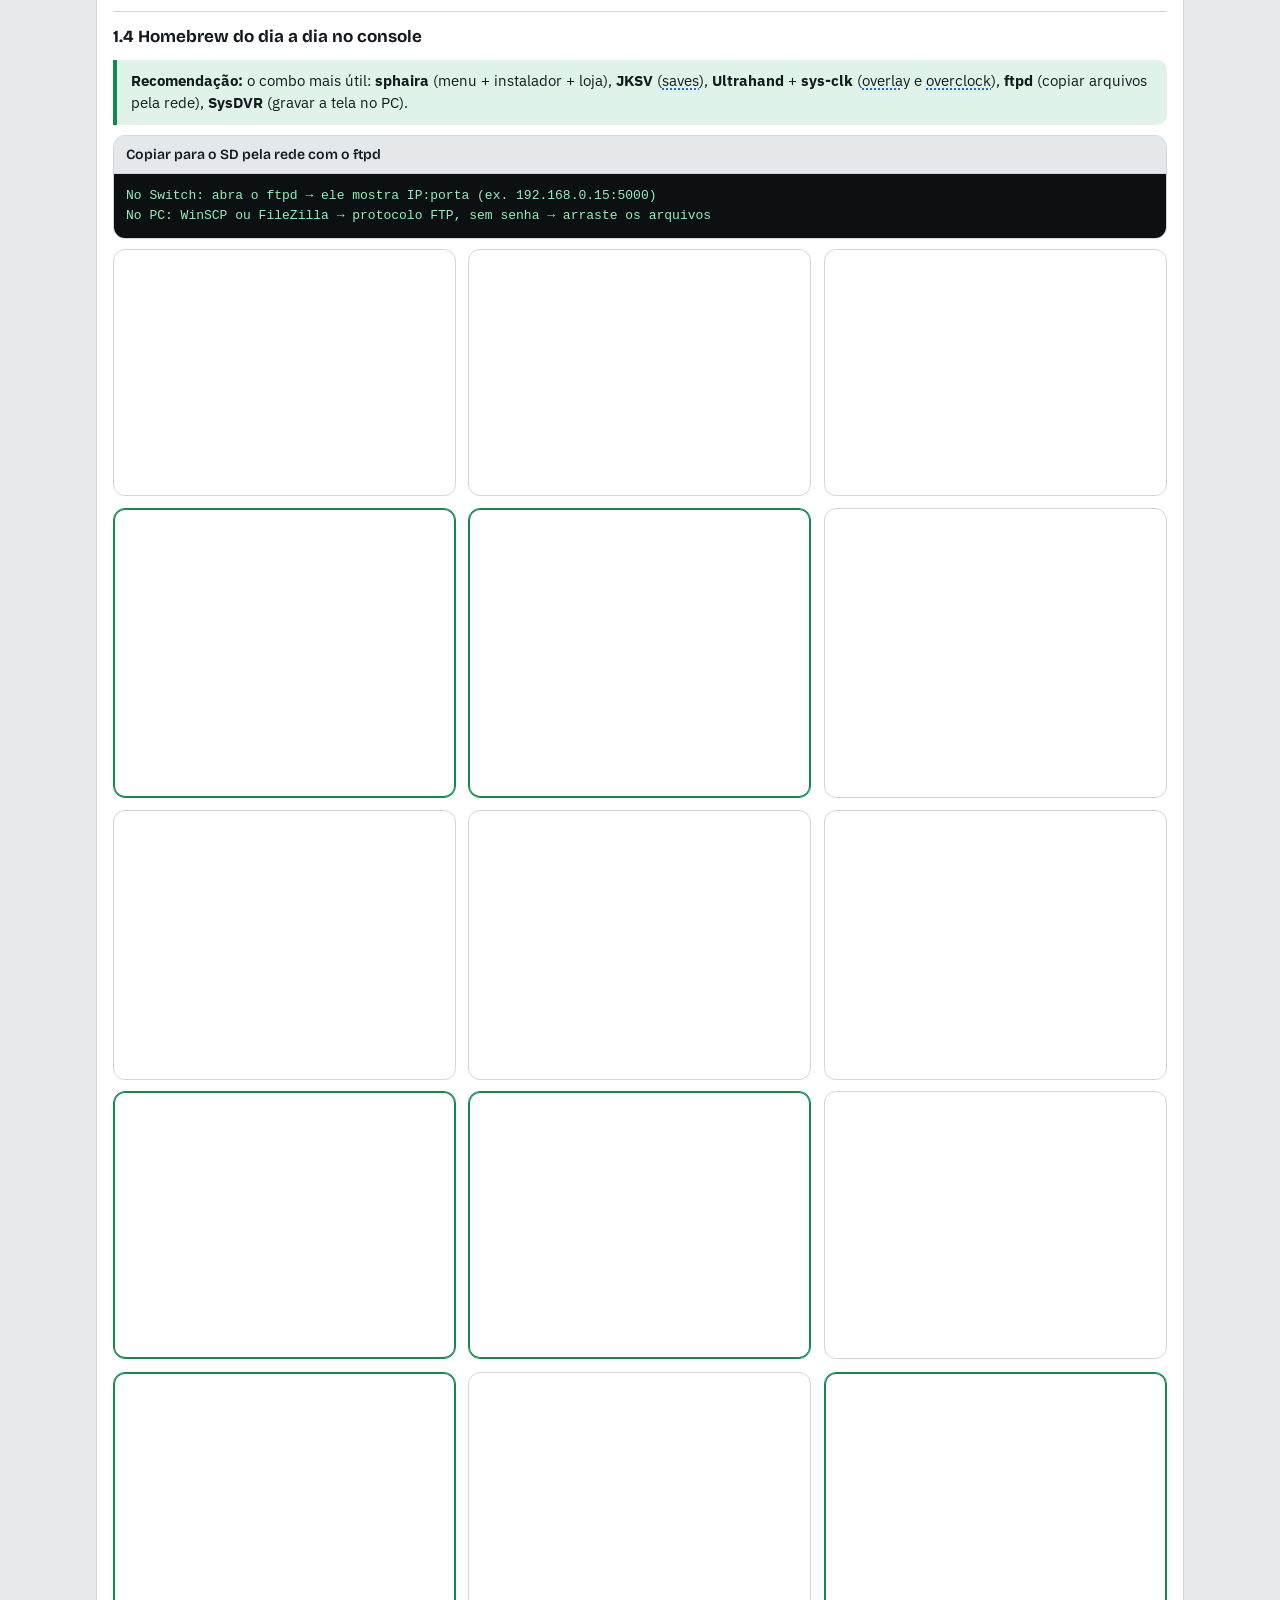
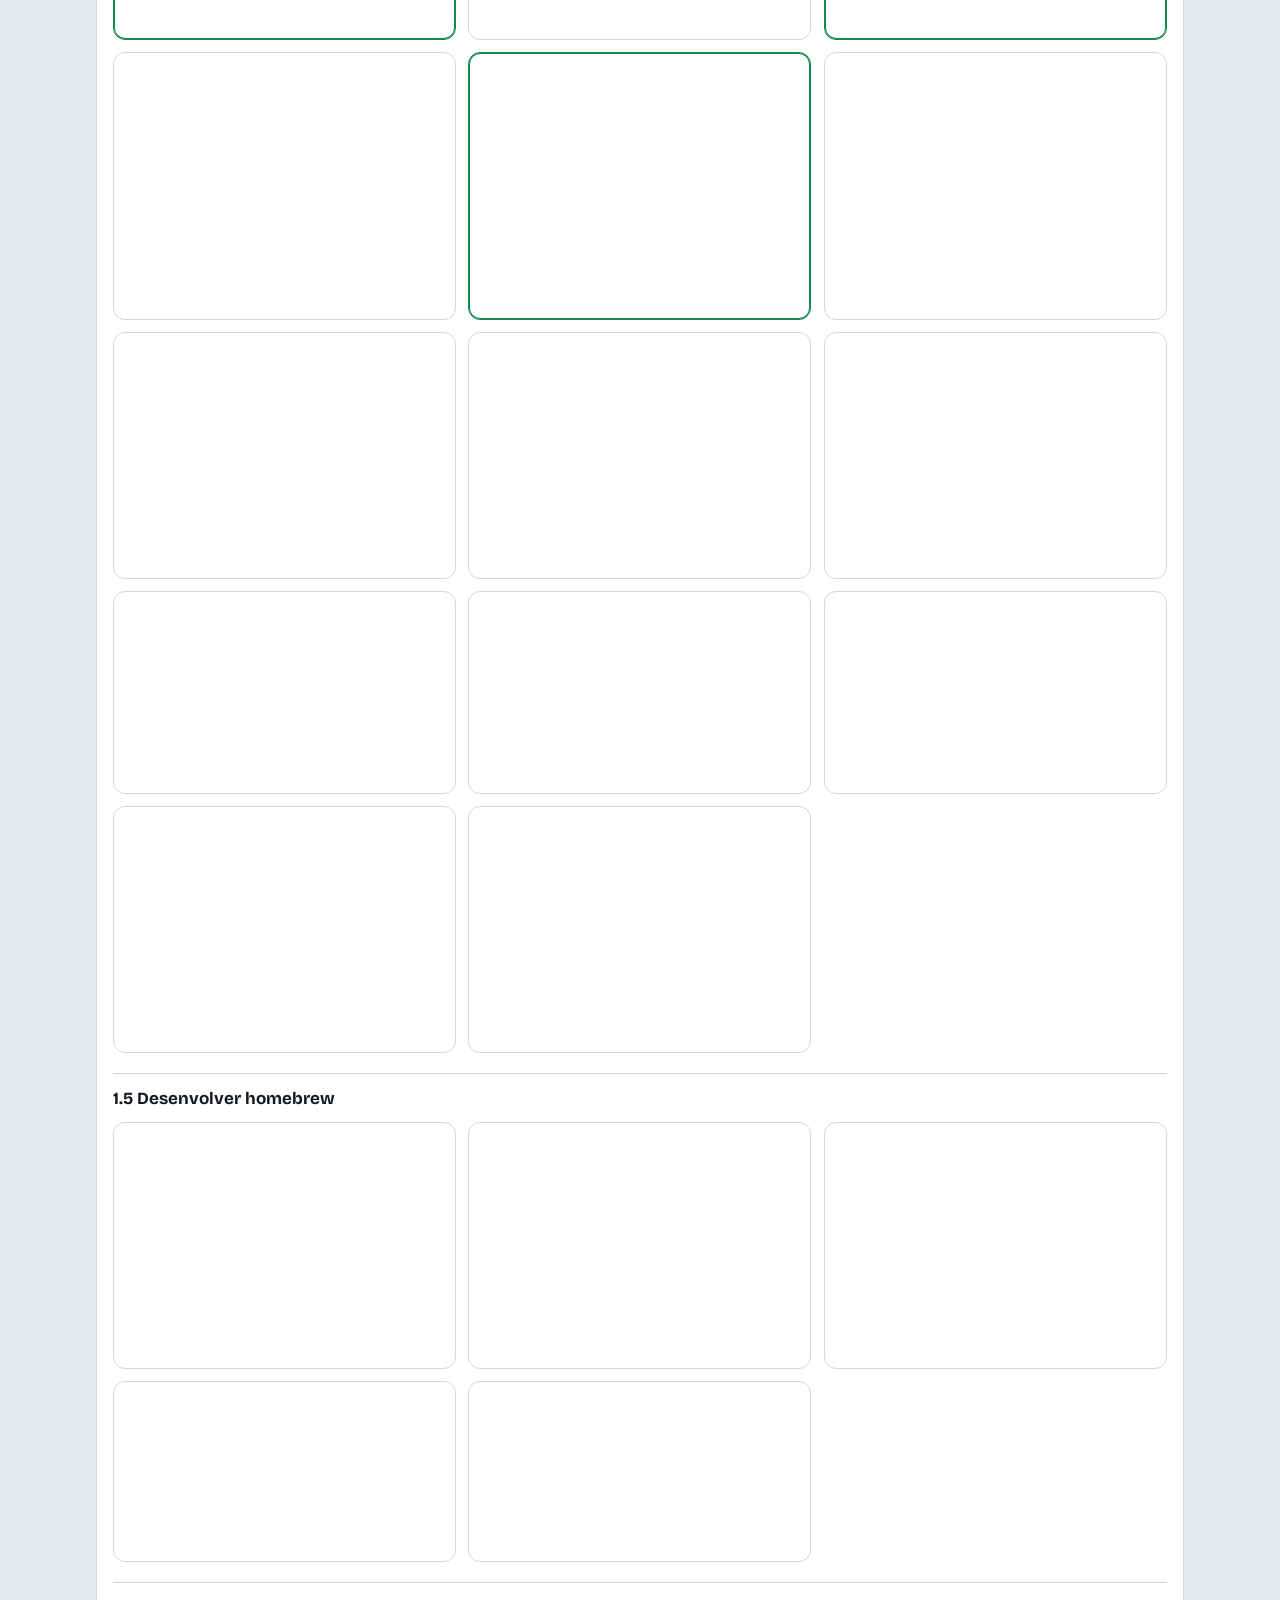
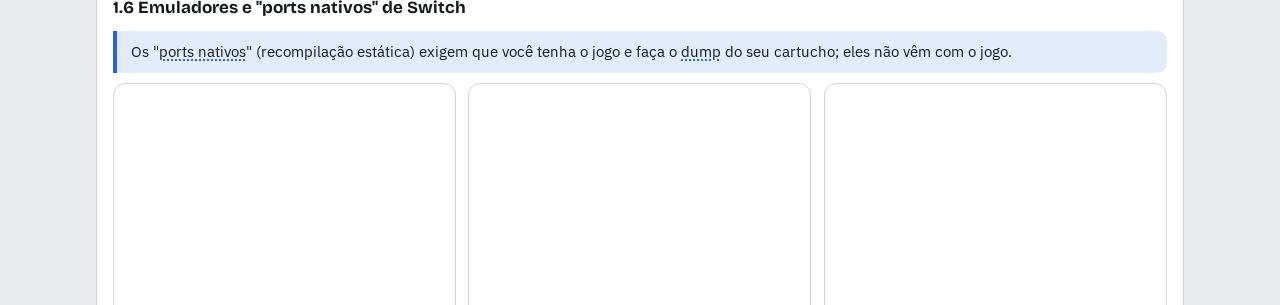
==== commit 3c01df4e: "Busca inteligente (assuntos e sinônimos, cartão explicativo, relevância), dados em chinês/japonês/co" ====
--- a/index.html
+++ b/index.html
@@ -171,10 +171,17 @@
 #faixa-ocu b{color:var(--veto)}
 #faixa-ocu button{font:inherit;font-size:13px;font-weight:600;border:1px solid var(--line);background:var(--surface);color:var(--ink);border-radius:9px;padding:4px 10px;margin-top:6px;cursor:pointer}
 .lg-b{border-color:var(--blue);color:var(--blue)}
+#tema,#busca-topo{display:grid;gap:8px;margin:0 0 10px}
+#tema[hidden],#busca-topo[hidden],#contagem[hidden]{display:none}
+.tema{border:1px solid var(--line);border-left:5px solid var(--blue);border-radius:12px;padding:12px 14px;background:var(--surface)}
+.tema h3{font-size:18px;margin:0 0 4px}
+.tema p{font-size:15px;line-height:1.55}
+#contagem{margin:0 0 10px;font-size:14px;color:var(--muted)}
+.busca-link{margin:0;font-size:14px}
 </style></head><body>
 <div class="wrap">
 <header><h1>🎮 Nintendo no GitHub</h1><p class="sub">309 projetos explicados em português, com exemplos e recomendações · mais de 4,6 mil na lista completa · inclui riscos, pirataria e golpes</p></header>
-<div class="pular"><input id="q" type="search" placeholder="Buscar (nome ou assunto)" autocomplete="off" aria-label="Buscar"><div class="pular-trilho"><a href="lista.html#ocultos" class="ocu-nav">🚫 Ocultos</a><a href="glossario.html" class="lc">📖 Glossário</a><a href="#tinder" id="t-abrir" class="lc">🃏 Modo Tinder</a><a href="minha.html" class="lc">⭐ Minha seleção</a><a href="numeros.html" class="lc">📊 Números</a><a href="riscos.html" class="lc">⚖️ Riscos e lei</a><a href="#comece">Comece</a><a href="#s0">Removidos</a><a href="#s1">Switch</a><a href="#s2">Nintendo 3DS</a><a href="#s3">Wii U</a><a href="#s4">Wii/GC</a><a href="#s5">DS</a><a href="#s6">Game Boy</a><a href="#s7">N64</a><a href="#s8">SNES/NES</a><a href="#s9">Decomp/ports</a><a href="#s10">Pokémon</a><a href="#s11">amiibo</a><a href="#s12">Multi</a><a href="#s13">Tradução</a><a href="lista.html" class="lc">Lista completa →</a></div></div>
+<div class="pular"><input id="q" type="search" placeholder="🔎 Buscar assunto ou nome — ex.: catálogo, jogos piratas (nome ou assunto)" autocomplete="off" aria-label="Buscar"><div class="pular-trilho"><a href="lista.html#ocultos" class="ocu-nav">🚫 Ocultos</a><a href="glossario.html" class="lc">📖 Glossário</a><a href="#tinder" id="t-abrir" class="lc">🃏 Modo Tinder</a><a href="minha.html" class="lc">⭐ Minha seleção</a><a href="numeros.html" class="lc">📊 Números</a><a href="riscos.html" class="lc">⚖️ Riscos e lei</a><a href="#comece">Comece</a><a href="#s0">Removidos</a><a href="#s1">Switch</a><a href="#s2">Nintendo 3DS</a><a href="#s3">Wii U</a><a href="#s4">Wii/GC</a><a href="#s5">DS</a><a href="#s6">Game Boy</a><a href="#s7">N64</a><a href="#s8">SNES/NES</a><a href="#s9">Decomp/ports</a><a href="#s10">Pokémon</a><a href="#s11">amiibo</a><a href="#s12">Multi</a><a href="#s13">Tradução</a><a href="lista.html" class="lc">Lista completa →</a></div></div>
 <div class="tiles"><a class="tile c0" href="#s0"><span class="num">8</span><span class="lbl">Removidos</span><span class="dsc">saíram do GitHub</span></a><a class="tile c1" href="#s1"><span class="num">95</span><span class="lbl">Switch</span><span class="dsc">CFW, homebrew, tradução</span></a><a class="tile c2" href="#s2"><span class="num">25</span><span class="lbl">Nintendo 3DS</span><span class="dsc"></span></a><a class="tile c3" href="#s3"><span class="num">15</span><span class="lbl">Wii U</span><span class="dsc">Cemu, Aroma, Pretendo</span></a><a class="tile c4" href="#s4"><span class="num">18</span><span class="lbl">Wii/GC</span><span class="dsc">Dolphin, Homebrew Channel</span></a><a class="tile c5" href="#s5"><span class="num">18</span><span class="lbl">DS</span><span class="dsc">melonDS, TWiLight</span></a><a class="tile c6" href="#s6"><span class="num">23</span><span class="lbl">Game Boy</span><span class="dsc">mGBA, SameBoy, dev</span></a><a class="tile c0" href="#s7"><span class="num">12</span><span class="lbl">N64</span><span class="dsc">emuladores e recomp</span></a><a class="tile c1" href="#s8"><span class="num">23</span><span class="lbl">SNES/NES</span><span class="dsc">Snes9x, Mesen, FCEUX</span></a><a class="tile c2" href="#s9"><span class="num">23</span><span class="lbl">Decomp/ports</span><span class="dsc">Zelda, Mario no PC</span></a><a class="tile c3" href="#s10"><span class="num">28</span><span class="lbl">Pokémon</span><span class="dsc">PKHeX, pret, PokeAPI</span></a><a class="tile c4" href="#s11"><span class="num">7</span><span class="lbl">amiibo</span><span class="dsc">TagMo, bancos</span></a><a class="tile c5" href="#s12"><span class="num">14</span><span class="lbl">Multi</span><span class="dsc">RetroArch e cia.</span></a><a class="tile c6" href="#s13"><span class="num">✓</span><span class="lbl">Tradução</span><span class="dsc">o que usar</span></a></div><details class="sec" id="comece" open data-g=""><summary><span class="dot" style="--c:var(--accent)"></span><h2>Comece aqui</h2></summary><div class="in">
 <p>Este guia junta os projetos ligados à Nintendo que existem no GitHub — do Switch ao NES — explicando <b>para que serve cada um</b>, com <b>exemplos</b> e <b>recomendações</b>. Os cards com borda verde são os recomendados.</p>
 <div class="dicas">
@@ -268,6 +275,115 @@
   });
 };
 document.addEventListener("DOMContentLoaded", function () { window.preencherQuando(); });
+/* inteli.js — busca inteligente: entende assuntos e sinônimos em português e mostra um cartão explicando o tema. */
+(function () {
+  "use strict";
+  function norm(t) { return String(t || "").toLowerCase().normalize("NFD").replace(/[̀-ͯ]/g, ""); }
+  var PARE = ("a o as os de da do das dos e em um uma uns umas para pra por com sem no na nos nas que como qual quais sobre " +
+              "the of and for to in on with is ser sao eh tem ter").split(" ");
+  function raiz(w) {  // "stemming" simples: plural e terminações comuns
+    if (w.length > 4) w = w.replace(/(oes|aes|ais|eis|ois)$/, "o").replace(/(ns)$/, "m").replace(/(es|s)$/, "");
+    return w;
+  }
+  // temas: gatilhos (regex em texto normalizado), termos extras para procurar, explicação, se mostra ocultos de pirataria
+  var TEMAS = [
+    { id: "catalogo", tit: "📚 Catálogos e lojas de jogos",
+      gat: /catalog|loja|shop|store|indice|vitrine|cardapio|lista de jogo|banco de dados|titledb|database/,
+      extra: ["catalogo", "loja", "shop", "store", "indice", "lista de jogos", "titledb", "banco de dados", "eshop", "biblioteca", "tinfoil", "ownfoil", "nut", "database", "vitrine"],
+      pir: 1,
+      txt: "“Catálogo de jogos” pode ser três coisas bem diferentes: (1) a <b>loja oficial</b> (eShop) e bancos de dados com nomes e códigos dos jogos (titledb) — legítimo; " +
+           "(2) programas que organizam <b>a sua própria biblioteca</b> e mandam os seus jogos para o seu console (ownfoil, nut) — legítimo; " +
+           "(3) <b>“lojas” do Tinfoil</b> e índices com jogos de terceiros guardados em Google Drive ou servidores — <b>pirataria</b>." },
+    { id: "pirataria", tit: "🏴‍☠️ Jogos piratas e pirataria",
+      gat: /pirat|ilegal|sem licenca|warez|crack|baixar jogo|download de jogo|jogos? gratis|rom gratis|copia ilegal/,
+      extra: ["pirataria", "pirata", "sem licenca", "baixa jogos", "download", "rom", "nsp", "xci", "tinfoil", "loja", "chaves", "prod.keys", "crack", "material protegido", "facilita pirataria", "direito autoral"],
+      pir: 1,
+      txt: "Pirataria é copiar, baixar ou distribuir jogos, firmware ou chaves <b>sem autorização</b> de quem tem os direitos. " +
+           "Aqui aparecem as ferramentas e sites encontrados (sem link) e o que diz a lei: Código Penal art. 184 e Lei do Software 9.609/98. " +
+           "<a href=\"riscos.html\">⚖️ Ver a página completa sobre pirataria, golpe e vírus</a>." },
+    { id: "biblioteca", tit: "🗂️ Bibliotecas de jogos",
+      gat: /bibliotec|library|colec|acervo|gerenciad|organiz|launcher|frontend/,
+      extra: ["biblioteca", "library", "colecao", "gerenciador", "gerencia", "organiza", "launcher", "frontend", "catalogo", "backup", "ownfoil", "nut", "playnite", "retroarch"],
+      pir: 1,
+      txt: "Uma <b>biblioteca de jogos</b> legítima organiza os jogos que <b>você tem</b> (capas, nomes, versões) e abre no emulador ou manda para o seu console — ex.: frontends, ownfoil, nut. " +
+           "Vira pirataria quando a “biblioteca” é de jogos <b>de outras pessoas</b>, compartilhada para qualquer um baixar." },
+    { id: "instalacao", tit: "📡 Instalação de jogos pela internet ou pela rede",
+      gat: /instal|install|online|pela rede|rede local|wifi|wi-fi|internet|remot|servidor|nuvem|google drive|usb/,
+      extra: ["instalar", "instalador", "instala", "install", "installer", "rede", "network", "servidor", "server", "online", "internet", "google drive", "drive", "tinfoil", "dbi", "awoo", "goldleaf", "sphaira", "loja", "shop", "nsp", "nut", "ownfoil"],
+      pir: 1,
+      txt: "Instaladores para Switch desbloqueado (Awoo, Goldleaf, DBI, sphaira, Tinfoil) conseguem instalar jogos <b>pelo cabo, pela rede de casa ou pela internet</b>. " +
+           "Isso é legítimo com os <b>seus</b> arquivos (cópia do seu cartucho ou da sua conta). A <b>“instalação online pirata”</b> acontece quando o instalador é apontado para uma " +
+           "<b>“loja”</b> — um endereço com jogos de terceiros em Google Drive ou servidores — e o console baixa e instala sem pagar." },
+    { id: "golpe", tit: "🎣 Golpes",
+      gat: /golpe|fraude|scam|gift ?card|codigo.*gratis|gratis.*codigo|gerador|generator|cartao presente|ganhe/,
+      extra: ["golpe", "fraude", "codigos gratis", "gift card", "gerador", "eshop", "roubo de conta", "login", "senha"],
+      pir: 1,
+      txt: "Golpe é <b>enganar</b> para tirar dinheiro, dados ou a conta: “códigos grátis da eShop”, “gerador de gift card”, console “desbloqueado com 100 jogos” que nunca chega. " +
+           "A vítima não recebe nada. Pode configurar estelionato (Código Penal art. 171) e fraude eletrônica." },
+    { id: "virus", tit: "🦠 Vírus e iscas",
+      gat: /virus|malware|isca|trojan|perigos|seguranca|seguro|roubar senha|hack(?!ing)/,
+      extra: ["malware", "virus", "isca", "padrao de isca", "roubo de conta", "suspeito"],
+      pir: 1,
+      txt: "Vírus (malware) vem <b>disfarçado</b> de emulador, crack ou jogo grátis e, ao abrir, rouba senhas, minera criptomoeda ou dá acesso ao aparelho. " +
+           "Aqui os casos aparecem como <b>suspeitos</b> quando só o padrão de isca foi identificado." },
+    { id: "emulador", tit: "🎮 Emuladores",
+      gat: /emula/, extra: ["emulador", "emula", "emulator", "dolphin", "cemu", "azahar", "melonds", "mgba", "retroarch"],
+      txt: "Emulador é um programa que imita um videogame no PC ou celular. <b>Emulador é legal</b>; o problema é de onde vêm os jogos (o certo é usar cópias dos seus)." },
+    { id: "desbloqueio", tit: "🔓 Desbloqueio (CFW)",
+      gat: /desbloque|destrav|cfw|custom firmware|atmosphere|hekate|jailbreak|modific|hackear/,
+      extra: ["cfw", "atmosphere", "hekate", "desbloqueio", "desbloqueado", "custom firmware", "emummc", "payload", "rcm", "homebrew"],
+      txt: "Desbloquear o console (CFW, como o Atmosphère) libera homebrew, mods e traduções. <b>Não é crime por si só</b>, mas contorna proteções: pode dar <b>banimento online</b> " +
+           "e, no Brasil, responsabilidade civil (Lei 9.610/98, art. 107). Também é a porta de entrada para a pirataria." },
+    { id: "traducao", tit: "🌐 Traduções de fã",
+      gat: /tradu|portugues|legenda|localiza|patch.*pt|ptbr|pt-br|hanhua|汉化/,
+      extra: ["traducao", "tradutor", "traduz", "translation", "localizacao", "patch", "texto", "fonte", "msbt", "kuriimu"],
+      txt: "Traduções de fã são <b>patches</b> aplicados no jogo que você já tem — não contêm o jogo. Ferramentas como Switch-Toolbox e Kuriimu abrem textos, fontes e imagens." },
+    { id: "amiibo", tit: "🪆 amiibo",
+      gat: /amiibo|nfc|flipper|tagmo/, extra: ["amiibo", "nfc", "flipper", "tagmo", "bin", "dump"],
+      txt: "amiibo são bonecos com chip NFC que liberam bônus. Gravar o <b>seu</b> amiibo é backup; espalhar arquivos de centenas de amiibos para quem não comprou é distribuir material protegido." }
+  ];
+  function analisar(q) {
+    var nq = norm(q).trim(), toks = nq.split(/[^a-z0-9.+#-]+/).filter(function (w) { return w && PARE.indexOf(w) < 0; }).map(raiz);
+    var temas = TEMAS.filter(function (t) { return t.gat.test(nq); });
+    var extras = [];
+    temas.forEach(function (t) { t.extra.forEach(function (e) { e = norm(e); if (extras.indexOf(e) < 0) extras.push(e); }); });
+    if (temas.length) {  // com assunto, palavras genéricas não contam
+      var GEN = ["jogo", "game", "nintendo", "console", "video", "videogame", "programa", "app", "online", "pirata", "pirataria"];
+      toks = toks.filter(function (w) { return GEN.indexOf(w) < 0; });
+    }
+    return { q: nq, toks: toks, extras: extras, temas: temas, pir: temas.some(function (t) { return t.pir; }) };
+  }
+  // pontua um texto já normalizado; campos: [{t: texto, p: peso}]
+  function pontuar(campos, an) {
+    if (!an.q) return 1;
+    var s = 0, achouTok = 0;
+    campos.forEach(function (c) {
+      if (!c.t) return;
+      if (an.q.length > 3 && c.t.indexOf(an.q) >= 0) s += 6 * c.p;           // frase inteira
+      an.toks.forEach(function (w) { if (w.length > 1 && c.t.indexOf(w) >= 0) { s += 2 * c.p; achouTok++; } });
+      an.extras.forEach(function (e) { if (c.t.indexOf(e) >= 0) s += 1 * c.p; });
+    });
+    // com tema: precisa bater em algum termo do assunto (ou na frase inteira)
+    if (an.temas.length) {
+      var tudo2 = campos.map(function (c) { return c.t || ""; }).join(" ");
+      var bate = an.extras.some(function (e) { return tudo2.indexOf(e) >= 0; }) || tudo2.indexOf(an.q) >= 0;
+      if (!bate) return 0;
+    }
+    // sem tema: exige que todas as palavras apareçam em algum campo
+    if (!an.temas.length) {
+      var tudo = campos.map(function (c) { return c.t || ""; }).join(" ");
+      if (!an.toks.every(function (w) { return tudo.indexOf(w) >= 0; })) return 0;
+    }
+    return s;
+  }
+  function cartao(an) {
+    if (!an.temas.length) return "";
+    return an.temas.slice(0, 2).map(function (t) {
+      return '<div class="tema"><h3>' + t.tit + "</h3><p>" + t.txt + "</p></div>";
+    }).join("");
+  }
+  window.INTELI = { norm: norm, analisar: analisar, pontuar: pontuar, cartao: cartao };
+})();
 /* selecao.js — "Minha seleção": estrela ☆/★ em cada card + botão flutuante.
    Fica no aparelho (localStorage), na mesma chave dos "guardados" do Tinder (ngh-T-sim). */
 (function () {
@@ -482,38 +598,50 @@
   function iniciar() { listaCompleta(); marcar(); }
   if (document.readyState === "loading") document.addEventListener("DOMContentLoaded", iniciar); else iniciar();
 })();
+/* busca.js — busca das páginas de guia/números/riscos/glossário, com a busca inteligente (inteli.js). */
 (function(){
   var q=document.getElementById('q'),nada=document.getElementById('nada');
+  if(!q)return;
   var secs=[].slice.call(document.querySelectorAll('details.sec'));
   var estado=secs.map(function(s){return s.open});
-  function norm(t){return t.toLowerCase().normalize('NFD').replace(/[̀-ͯ]/g,'')}
-  var cards=[].slice.call(document.querySelectorAll('.card')).map(function(c){return [c,norm(c.getAttribute('data-s')||c.textContent)]});
+  var N=window.INTELI?INTELI.norm:function(t){return String(t||'').toLowerCase()};
+  var cards=[].slice.call(document.querySelectorAll('.card')).map(function(c){
+    return [c,[{t:N(c.getAttribute('data-s')||c.textContent),p:1},{t:N((c.querySelector('.ct')||{}).textContent||''),p:2}]];
+  });
+  // caixa de assunto + link para a lista completa, logo abaixo da barra de busca
+  var box=document.createElement('div');box.id='busca-topo';box.hidden=true;
+  var pular=document.querySelector('.pular');(pular&&pular.parentNode?pular.parentNode:document.body).insertBefore(box,pular?pular.nextSibling:null);
   var t;
-  q.addEventListener('input',function(){clearTimeout(t);t=setTimeout(filtra,120)});
+  q.addEventListener('input',function(){clearTimeout(t);t=setTimeout(filtra,150)});
+  q.addEventListener('keydown',function(e){if(e.key==='Enter'&&q.value.trim()){location.href='lista.html?q='+encodeURIComponent(q.value.trim());}});
   function filtra(){
-    var v=norm(q.value.trim()),achou=0;
+    var v=q.value.trim(),achou=0;
     if(!v){
       cards.forEach(function(c){c[0].classList.remove('oculto')});
       secs.forEach(function(s,i){s.classList.remove('oculto');s.open=estado[i]});
-      nada.hidden=true;return;
-    }
-    var termos=v.split(/\s+/);
+      if(nada)nada.hidden=true;box.hidden=true;return;
+    }
+    var an=window.INTELI?INTELI.analisar(v):{q:v.toLowerCase(),toks:v.toLowerCase().split(/\s+/),extras:[],temas:[]};
     cards.forEach(function(c){
-      var ok=termos.every(function(x){return c[1].indexOf(x)>=0});
-      c[0].classList.toggle('oculto',!ok);
+      var sc=window.INTELI?INTELI.pontuar(c[1],an):(c[1][0].t.indexOf(an.q)>=0?1:0);
+      var ok=sc>=(an.temas.length?2:1);
+      c[0].classList.toggle('oculto',!ok);if(ok)achou++;
     });
     secs.forEach(function(s){
       var n=s.querySelectorAll('.card:not(.oculto)').length;
       s.classList.toggle('oculto',n===0);
-      if(n){s.open=true;achou+=n}
+      if(n)s.open=true;
     });
-    nada.hidden=achou>0;
-  }
-  // abrir a seção ao tocar no menu
-  document.querySelectorAll('nav a[href^="#"]').forEach(function(a){
+    box.innerHTML=(window.INTELI?INTELI.cartao(an):'')+
+      '<p class="busca-link">🔎 '+achou+' nesta página · <a href="lista.html?q='+encodeURIComponent(v)+'"><b>Ver todos os resultados na lista completa (inclusive ocultos de pirataria) →</b></a></p>';
+    box.hidden=false;
+    if(window.GLOS)GLOS.marcar(box);
+    if(nada)nada.hidden=true;
+  }
+  document.querySelectorAll('nav a[href^="#"],.pular-trilho a[href^="#"]').forEach(function(a){
     a.addEventListener('click',function(){var d=document.querySelector(a.getAttribute('href'));if(d&&d.tagName==='DETAILS')d.open=true});
   });
-  if(location.hash){var d=document.querySelector(location.hash);if(d&&d.tagName==='DETAILS')d.open=true}
+  if(location.hash&&location.hash.length>1){try{var d=document.querySelector(location.hash);if(d&&d.tagName==='DETAILS')d.open=true}catch(e){}}
 })();
 </script><script>/* tinder.js — "🃏 Modo Tinder": um projeto por vez em tela cheia.
    Direita (⭐ / →) = Guardar · Esquerda (✖ / ←) = Pular · Cima (⏭ / ↓) = Depois (vai pro fim)
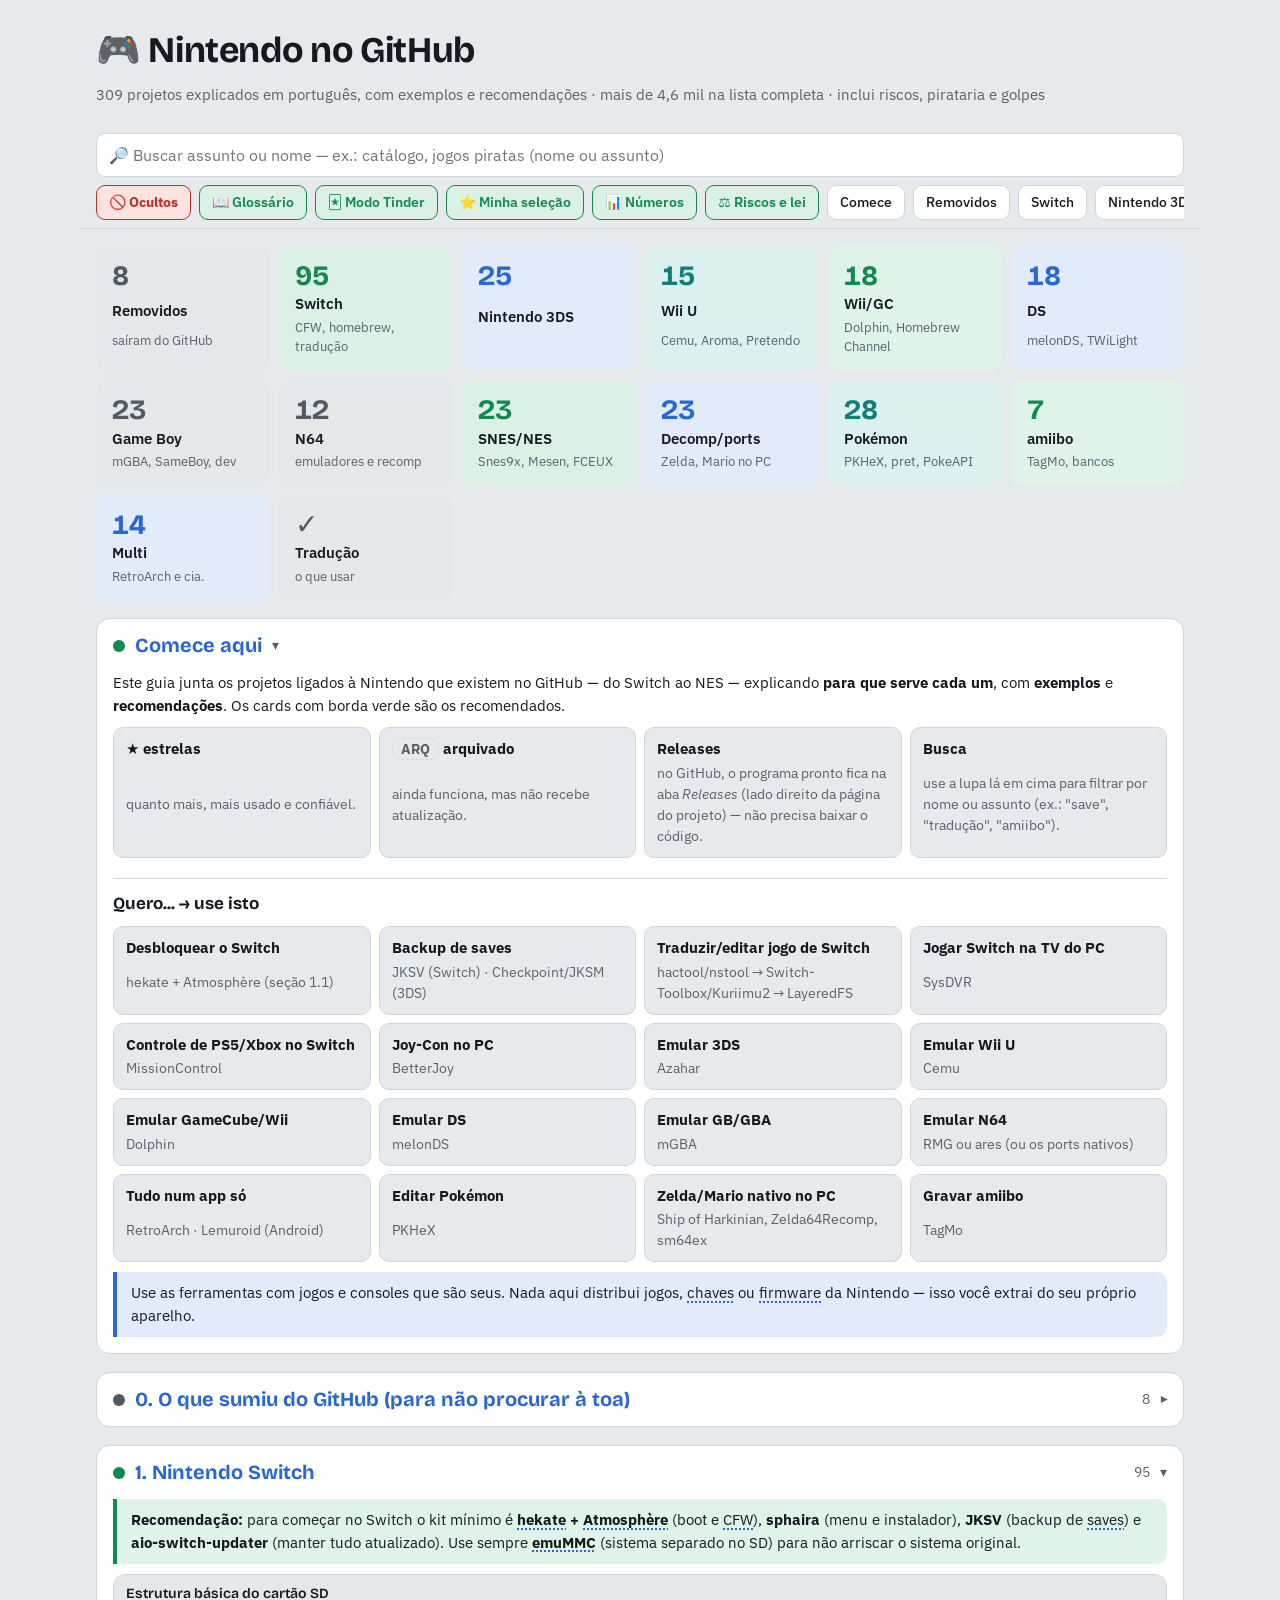
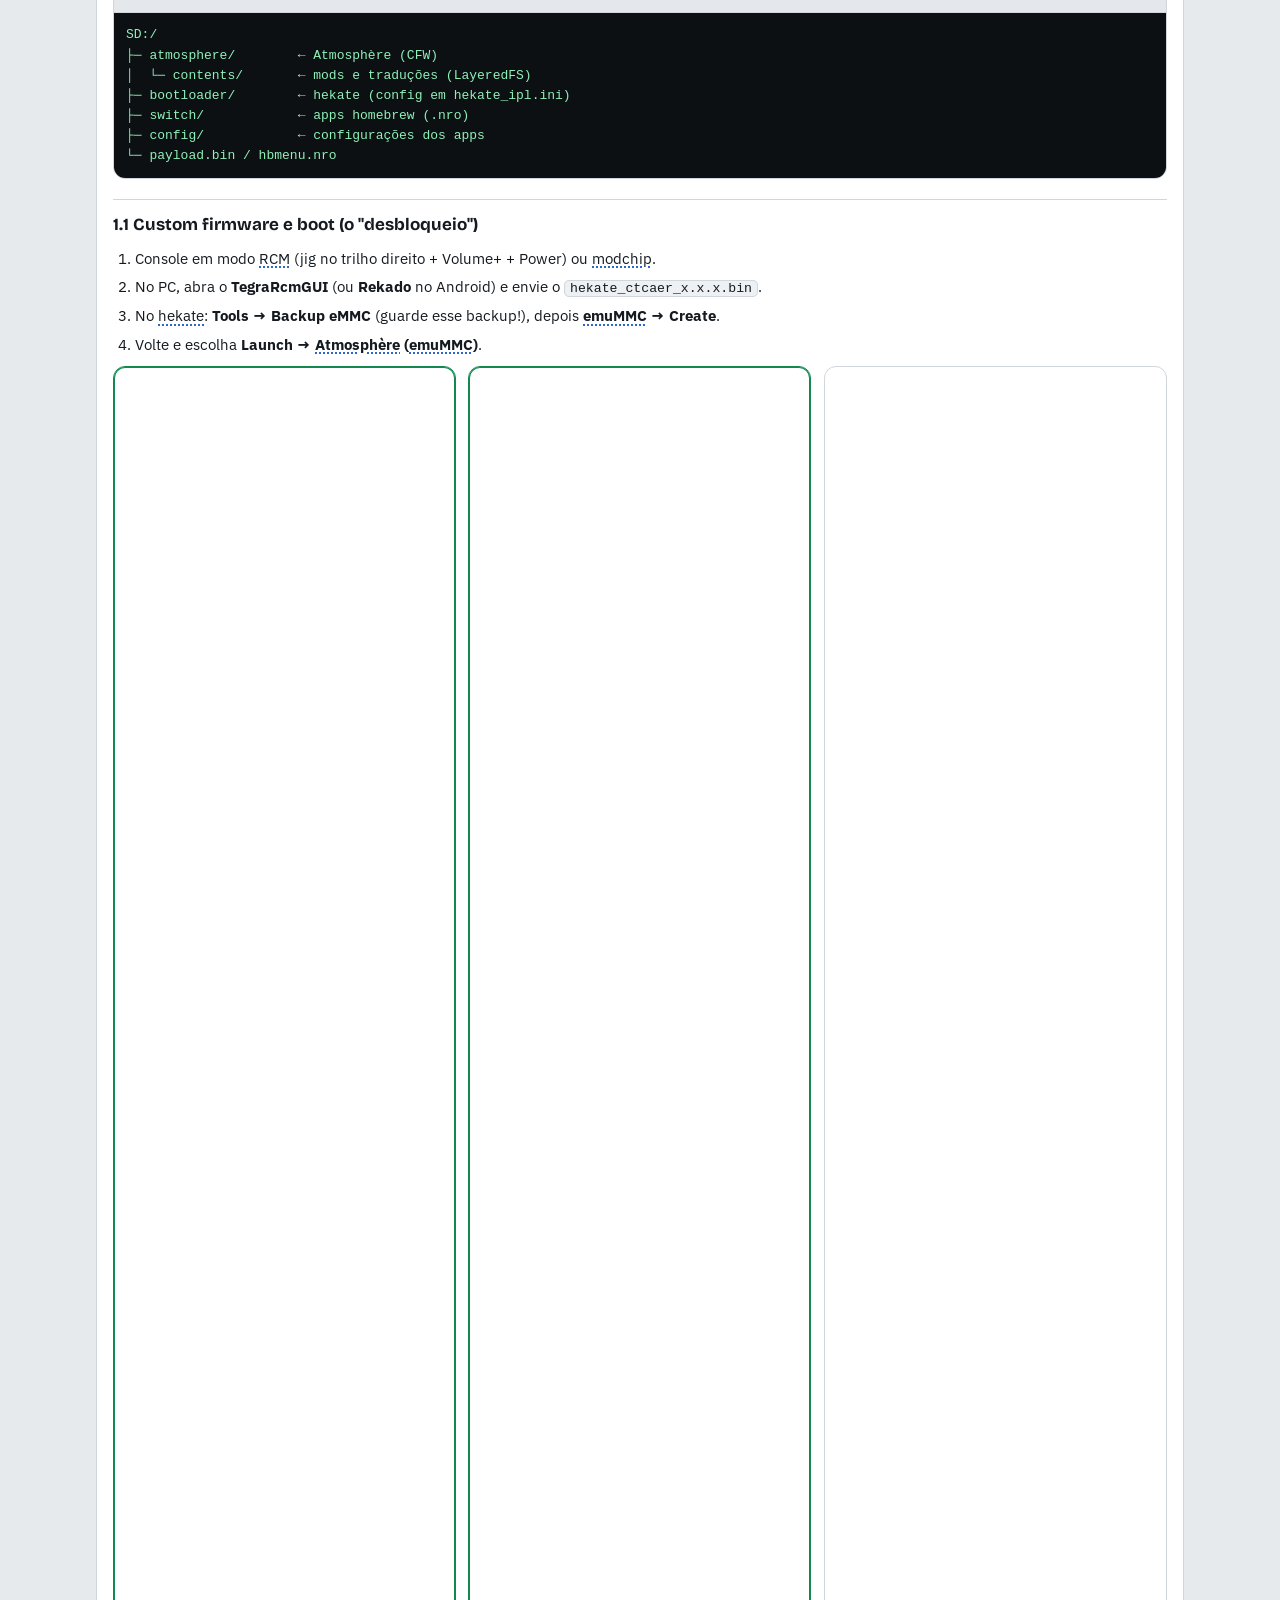
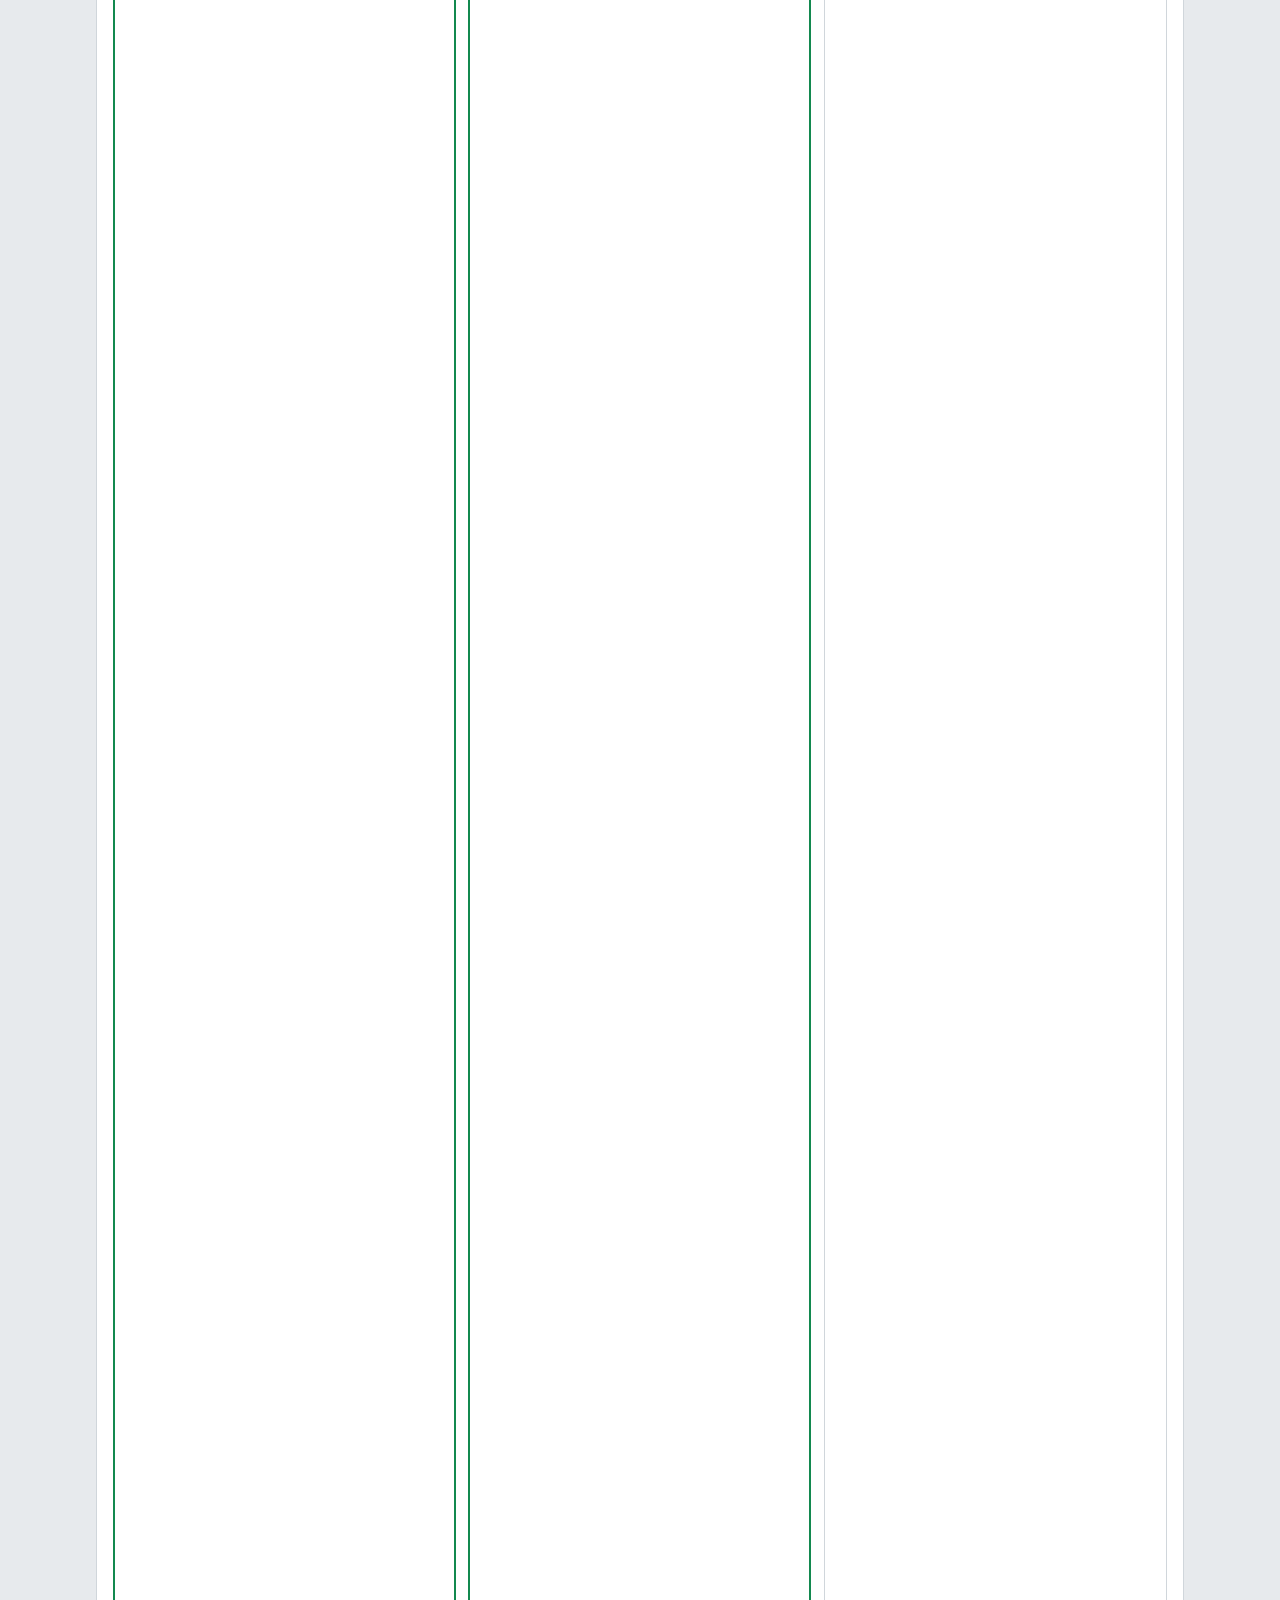
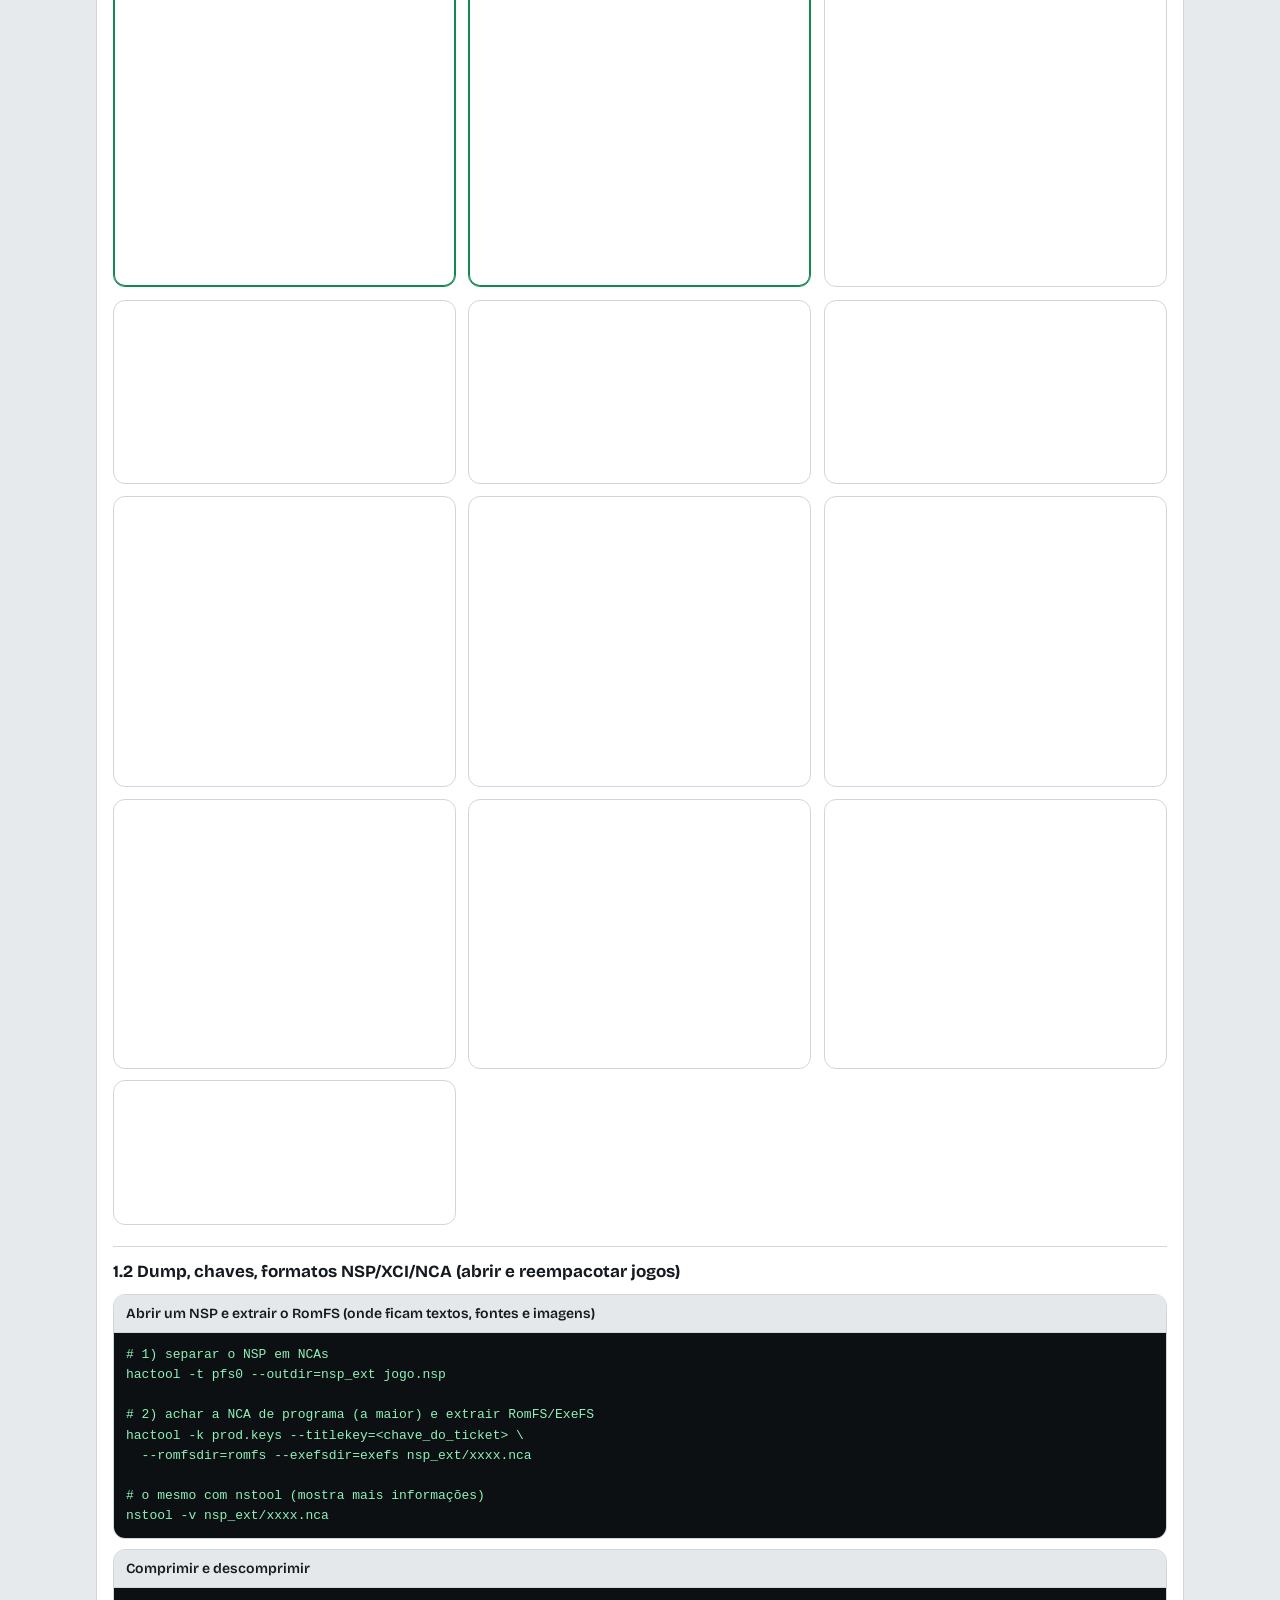
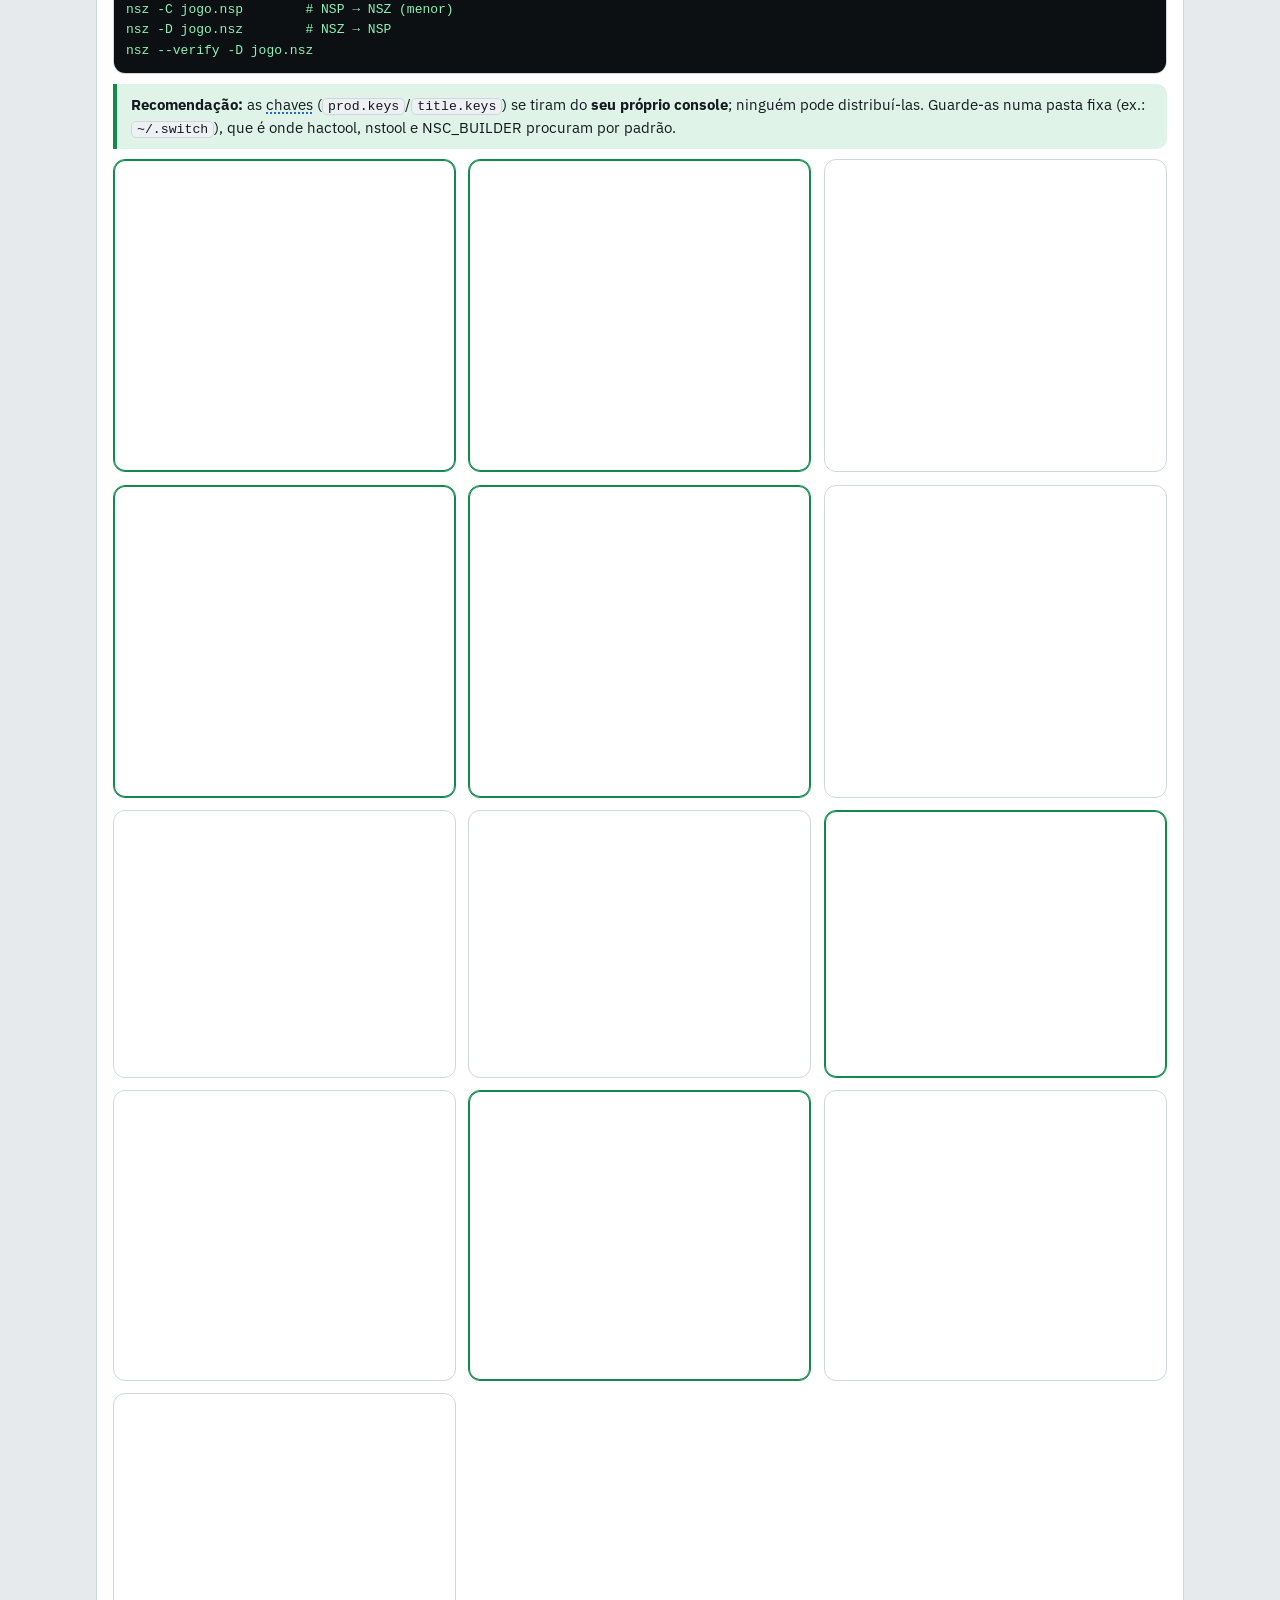
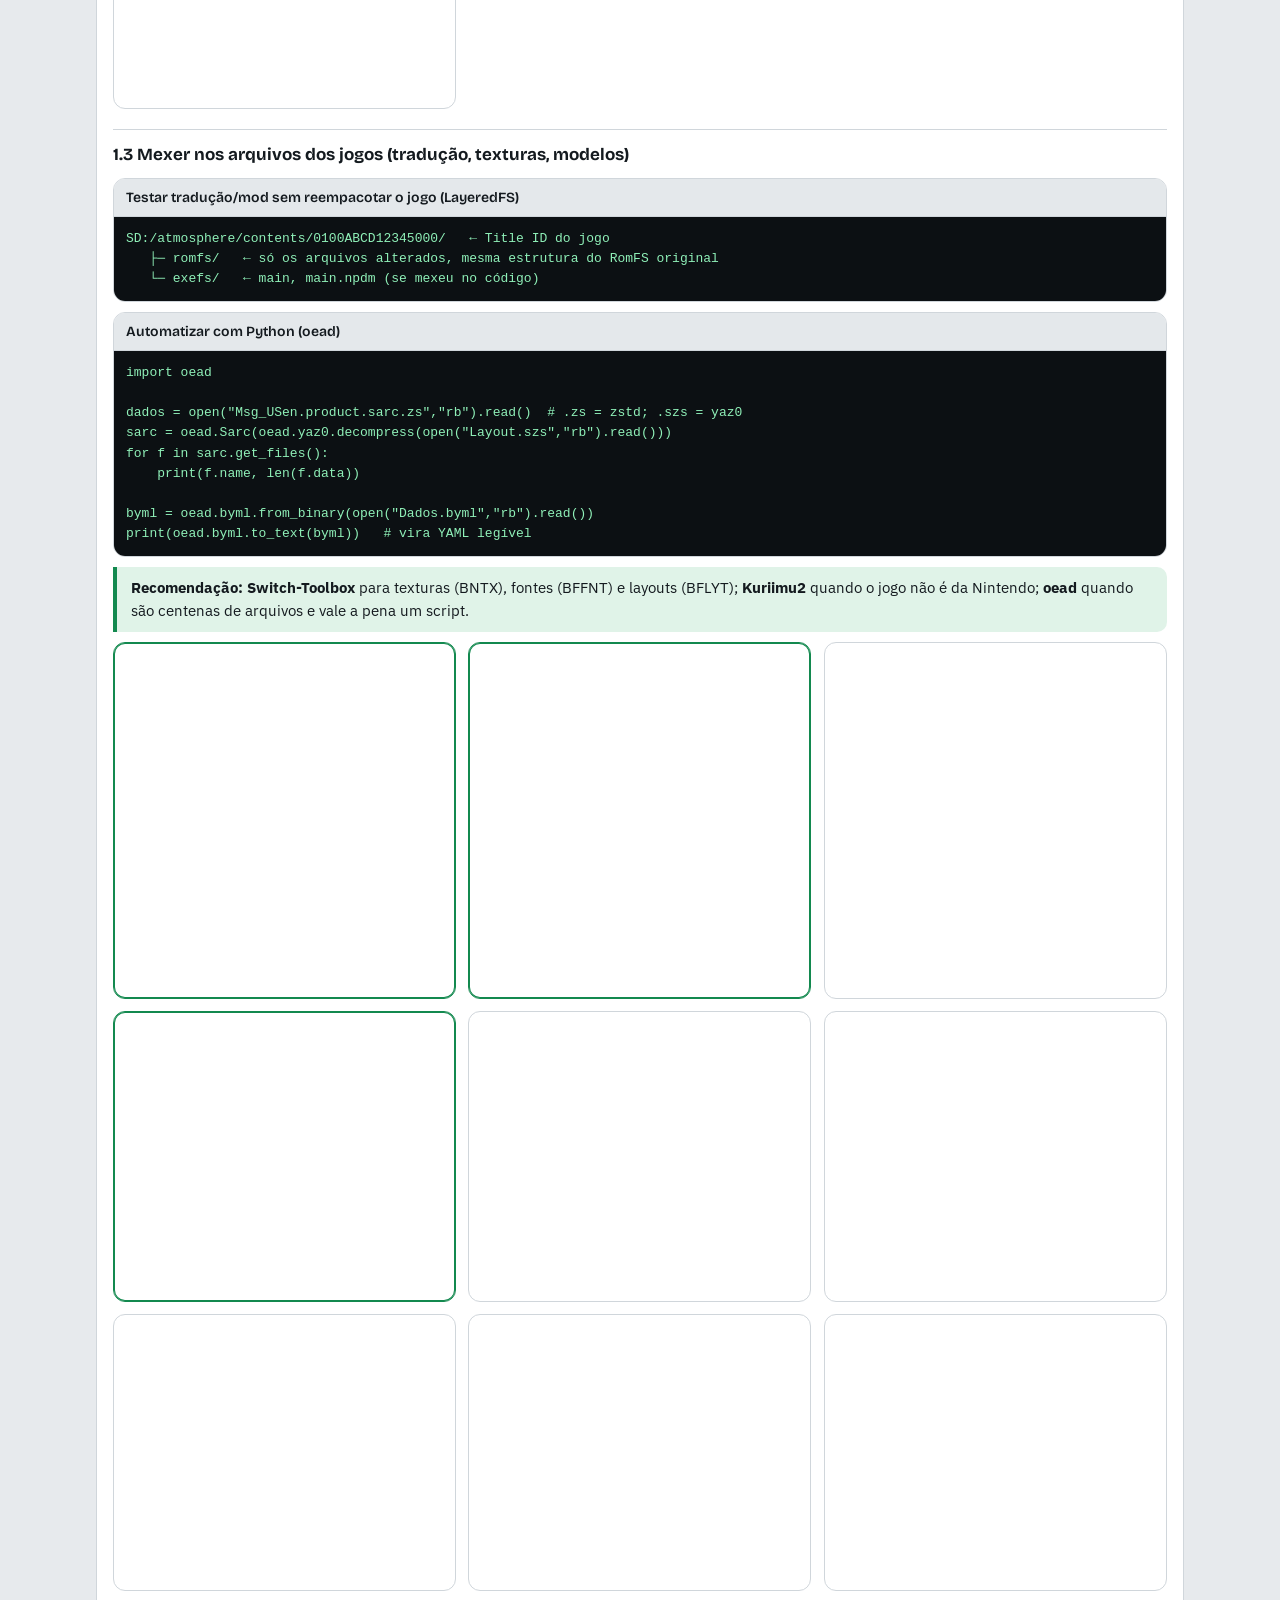
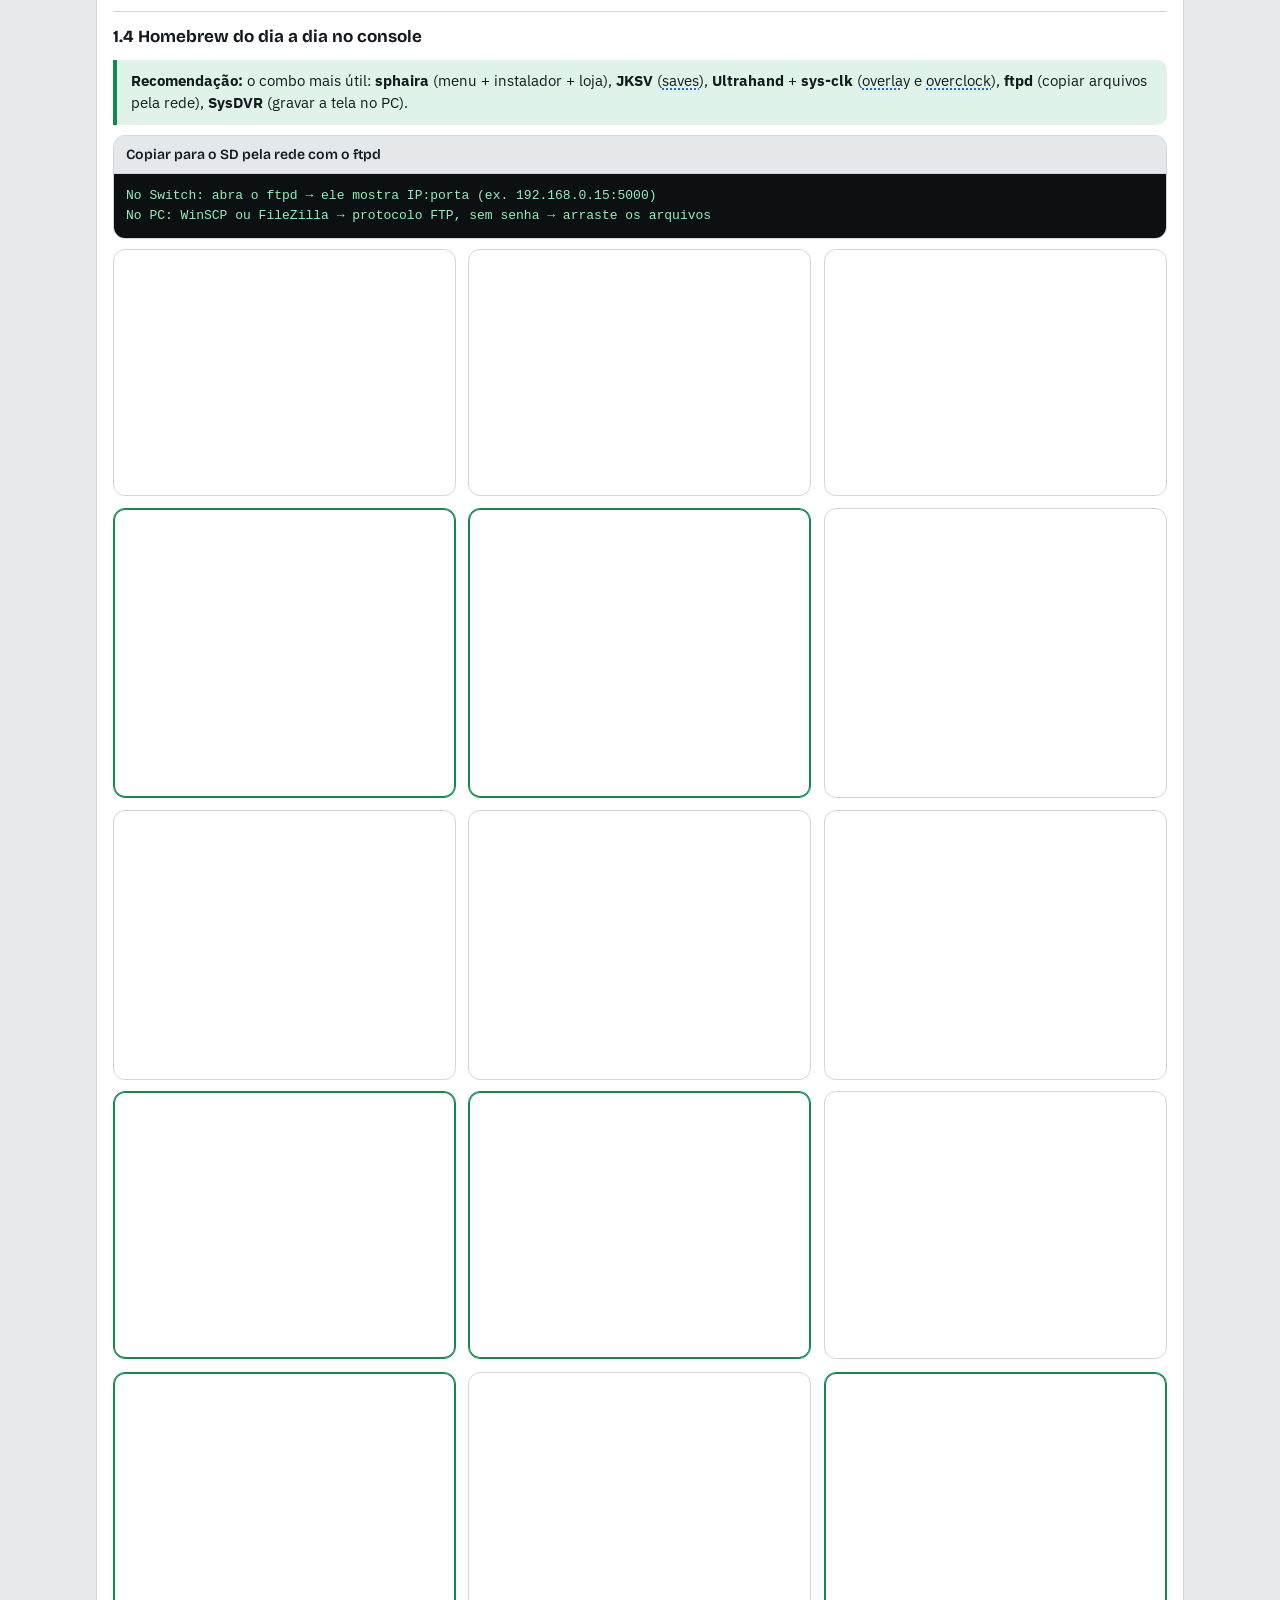
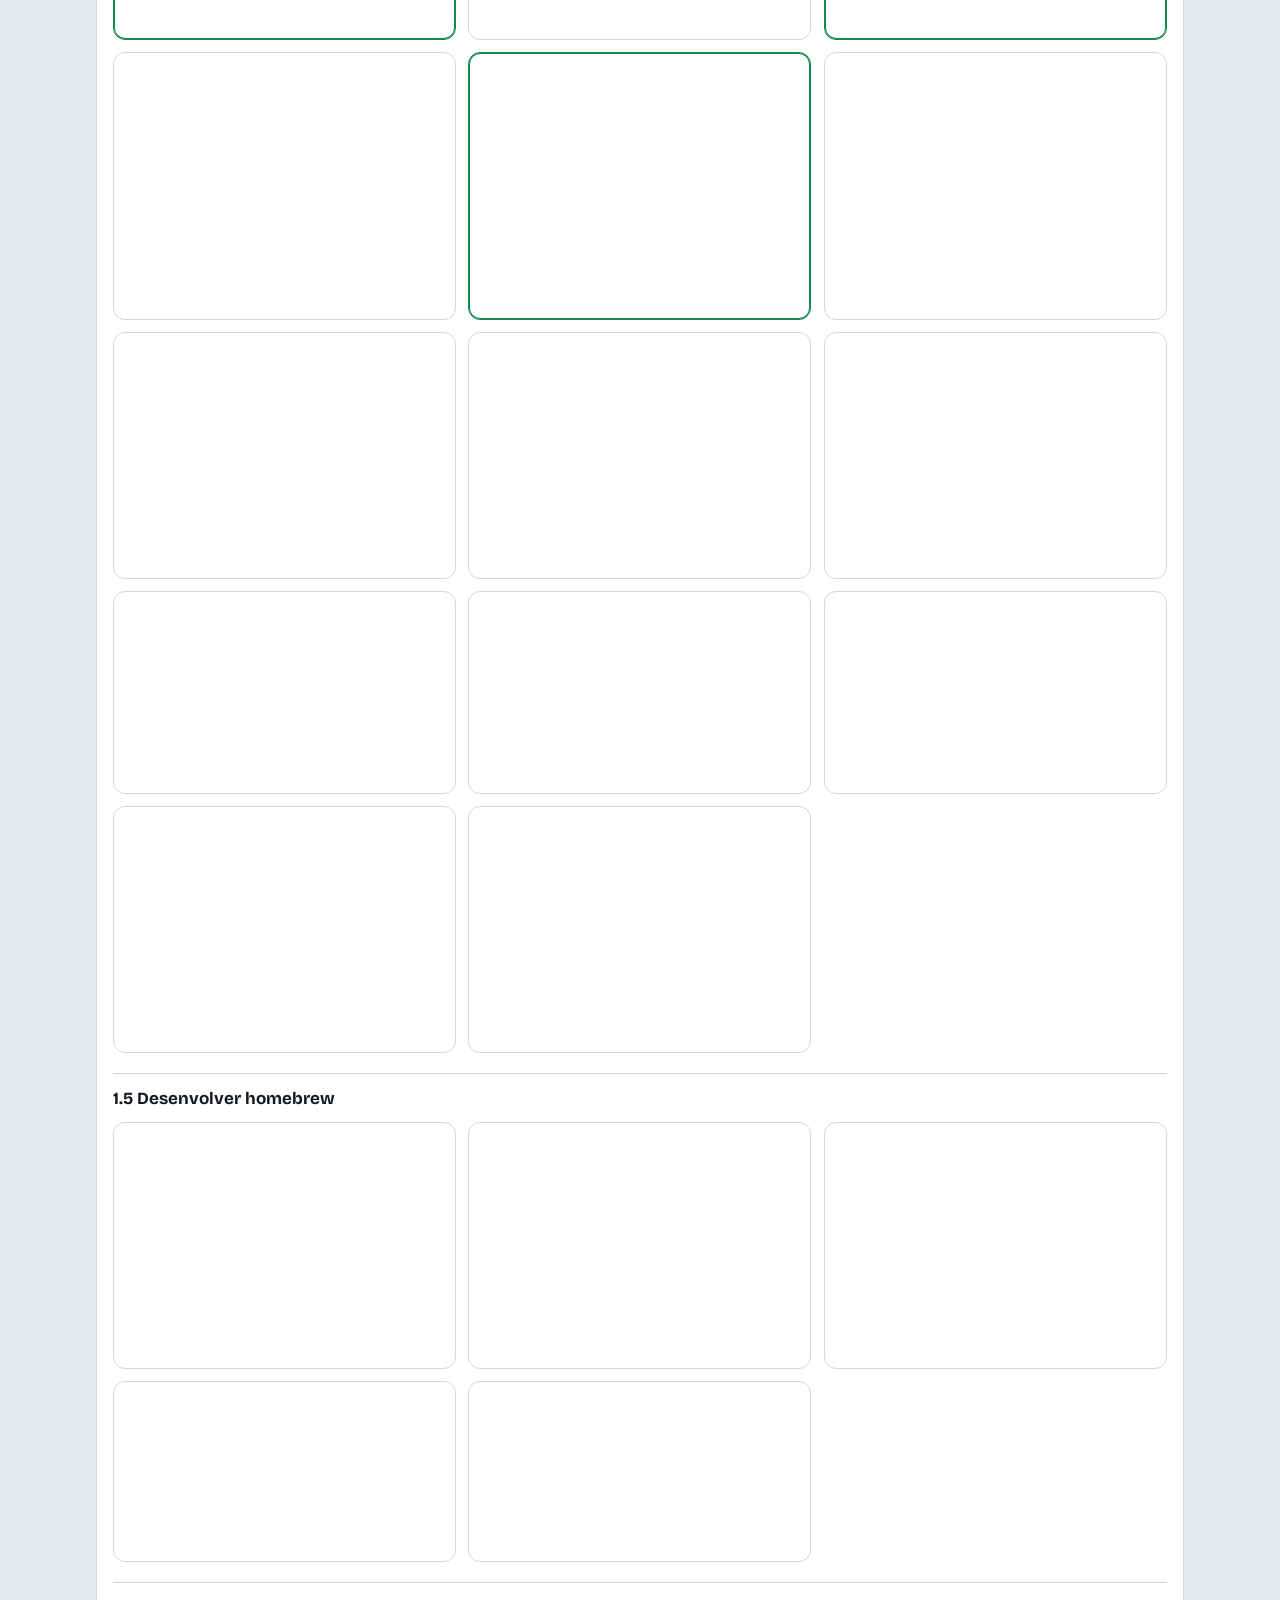
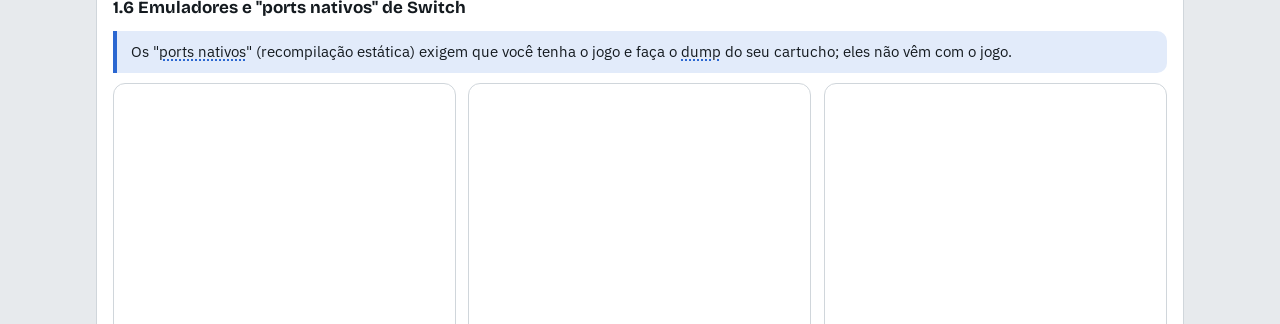
==== commit 90592f71: "Aviso de site de fã, não oficial, no rodapé Co-Authored-By: Claude Opus 5.5 <noreply@anthropic.com>" ====
--- a/index.html
+++ b/index.html
@@ -255,7 +255,7 @@
 https://pokeapi.co/api/v2/item/master-ball
 # cada resposta traz &quot;names&quot; em vários idiomas</code></pre></div><h3>Saves, ROMs e bots</h3><div class="cards"><div class="card r" data-s="[kwsch/pkhex](https://github.com/kwsch/pkhex) editor de saves de todos os pokémon (gen 1 até scarlet/violet, legends). edita saves de todos os pokémon, verifica legalidade e transfere entre gerações." data-repo="kwsch/PKHeX" data-p="2026-11-23" data-rel="https://github.com/kwsch/PKHeX/releases/tag/26.10.18" data-capa="https://i.imgur.com/pIHdoTp.png"><div class="ct"><a href="https://github.com/kwsch/PKHeX" target="_blank" rel="noopener">kwsch/PKHeX</a></div><div class="bs"><span class="b st">★ 5289</span><span class="b rec-b">★ recomendado</span></div><p class="faz">Editor de saves de todos os Pokémon (Gen 1 até Scarlet/Violet, Legends).</p><p class="forte"><b>👍 Faz bem:</b> Edita saves de todos os Pokémon, verifica legalidade e transfere entre gerações.</p><div class="meta"><span class="quando" data-p="2026-11-23" data-a="0"></span><a class="baixar" href="https://github.com/kwsch/PKHeX/releases/tag/26.10.18" target="_blank" rel="noopener">⬇ Baixar 26.10.18</a></div></div><div class="card" data-s="[architdate/pkhex-plugins](https://github.com/architdate/pkhex-plugins) plugins do pkhex (auto-legality: gera pokémon legítimos). gera times legais automaticamente a partir de texto do showdown." data-repo="architdate/PKHeX-Plugins" data-p="2024-05-08" data-rel="https://github.com/architdate/PKHeX-Plugins/releases/tag/23.09.25" data-capa=""><div class="ct"><a href="https://github.com/architdate/PKHeX-Plugins" target="_blank" rel="noopener">architdate/PKHeX-Plugins</a></div><div class="bs"><span class="b st">★ 690</span></div><p class="faz">Plugins do PKHeX (Auto-Legality: gera Pokémon legítimos).</p><p class="forte"><b>👍 Faz bem:</b> Gera times legais automaticamente a partir de texto do Showdown.</p><div class="meta"><span class="quando" data-p="2024-05-08" data-a="0"></span><a class="baixar" href="https://github.com/architdate/PKHeX-Plugins/releases/tag/23.09.25" target="_blank" rel="noopener">⬇ Baixar 23.09.25</a></div></div><div class="card" data-s="[kwsch/pkhex.mobile](https://github.com/kwsch/pkhex.mobile) / [sofianeelhor/pkforge](https://github.com/sofianeelhor/pkforge) editor de saves no celular. " data-repo="kwsch/PKHeX.Mobile" data-p="2024-05-30" data-rel="" data-capa=""><div class="ct"><a href="https://github.com/kwsch/PKHeX.Mobile" target="_blank" rel="noopener">kwsch/PKHeX.Mobile</a> / <a href="https://github.com/sofianeelhor/PKForge" target="_blank" rel="noopener">sofianeelhor/PKForge</a></div><div class="bs"><span class="b st">★ 865 / 1129</span></div><p class="faz">Editor de saves no celular.</p><div class="meta"><span class="quando" data-p="2024-05-30" data-a="0"></span></div></div><div class="card r" data-s="[kwsch/pknx](https://github.com/kwsch/pknx) editor e randomizador das roms de pokémon de switch (swsh, bdsp, arceus, sv) — útil para mexer nas tabelas de texto e dados. edita dados das roms de pokémon de switch e randomiza." data-repo="kwsch/pkNX" data-p="2026-11-06" data-rel="" data-capa="https://i.imgur.com/7WiBJpn.png"><div class="ct"><a href="https://github.com/kwsch/pkNX" target="_blank" rel="noopener">kwsch/pkNX</a></div><div class="bs"><span class="b st">★ 463</span><span class="b rec-b">★ recomendado</span></div><p class="faz">Editor e randomizador das ROMs de Pokémon de Switch (SwSh, BDSP, Arceus, SV) — útil para mexer nas tabelas de texto e dados.</p><p class="forte"><b>👍 Faz bem:</b> Edita dados das ROMs de Pokémon de Switch e randomiza.</p><div class="meta"><span class="quando" data-p="2026-11-06" data-a="0"></span></div></div><div class="card" data-s="[kwsch/pk3ds](https://github.com/kwsch/pk3ds) igual, para os de 3ds. randomizador e editor completo dos pokémon de 3ds." data-repo="kwsch/pk3DS" data-p="2026-02-27" data-rel="" data-capa="https://i.imgur.com/IDVCMfx.png"><div class="ct"><a href="https://github.com/kwsch/pk3DS" target="_blank" rel="noopener">kwsch/pk3DS</a></div><div class="bs"><span class="b st">★ 493</span></div><p class="faz">Igual, para os de 3DS.</p><p class="forte"><b>👍 Faz bem:</b> Randomizador e editor completo dos Pokémon de 3DS.</p><div class="meta"><span class="quando" data-p="2026-02-27" data-a="0"></span></div></div><div class="card" data-s="[andrewbenington/openhome](https://github.com/andrewbenington/openhome) / [chnapy/pkvault](https://github.com/chnapy/pkvault) &quot;pokémon home&quot; caseiro: transfere entre saves. " data-repo="andrewbenington/OpenHome" data-p="2026-11-26" data-rel="https://github.com/andrewbenington/OpenHome/releases/tag/v1.19.2" data-capa="https://raw.githubusercontent.com/andrewbenington/OpenHome/HEAD/docs/newScreenshots/MainPage.png"><div class="ct"><a href="https://github.com/andrewbenington/OpenHome" target="_blank" rel="noopener">andrewbenington/OpenHome</a> / <a href="https://github.com/Chnapy/PKVault" target="_blank" rel="noopener">Chnapy/PKVault</a></div><div class="bs"><span class="b st">★ 558 / 374</span></div><p class="faz">"Pokémon Home" caseiro: transfere entre saves.</p><div class="meta"><span class="quando" data-p="2026-11-26" data-a="0"></span><a class="baixar" href="https://github.com/andrewbenington/OpenHome/releases/tag/v1.19.2" target="_blank" rel="noopener">⬇ Baixar v1.19.2</a></div></div><div class="card" data-s="[admiral-fish/pokefinder](https://github.com/admiral-fish/pokefinder) ferramenta de rng (achar shiny/ivs perfeitos). " data-repo="Admiral-Fish/PokeFinder" data-p="2026-11-16" data-rel="https://github.com/Admiral-Fish/PokeFinder/releases/tag/v4.4.2" data-capa=""><div class="ct"><a href="https://github.com/Admiral-Fish/PokeFinder" target="_blank" rel="noopener">Admiral-Fish/PokeFinder</a></div><div class="bs"><span class="b st">★ 494</span></div><p class="faz">Ferramenta de RNG (achar shiny/IVs perfeitos).</p><div class="meta"><span class="quando" data-p="2026-11-16" data-a="0"></span><a class="baixar" href="https://github.com/Admiral-Fish/PokeFinder/releases/tag/v4.4.2" target="_blank" rel="noopener">⬇ Baixar v4.4.2</a></div></div><div class="card" data-s="[40cakes/pokebot-gen3](https://github.com/40cakes/pokebot-gen3) bot que caça shiny sozinho nos jogos de gba. " data-repo="40Cakes/pokebot-gen3" data-p="2026-10-26" data-rel="https://github.com/40Cakes/pokebot-gen3/releases/tag/20261026.0" data-capa=""><div class="ct"><a href="https://github.com/40Cakes/pokebot-gen3" target="_blank" rel="noopener">40Cakes/pokebot-gen3</a></div><div class="bs"><span class="b st">★ 345</span></div><p class="faz">Bot que caça shiny sozinho nos jogos de GBA.</p><div class="meta"><span class="quando" data-p="2026-10-26" data-a="0"></span><a class="baixar" href="https://github.com/40Cakes/pokebot-gen3/releases/tag/20261026.0" target="_blank" rel="noopener">⬇ Baixar 20261026.0</a></div></div><div class="card" data-s="[kwsch/sysbot.net](https://github.com/kwsch/sysbot.net) bots de troca no switch (discord). " data-repo="kwsch/SysBot.NET" data-p="2026-09-08" data-rel="https://github.com/kwsch/SysBot.NET/releases/tag/1.0.0" data-capa=""><div class="ct"><a href="https://github.com/kwsch/SysBot.NET" target="_blank" rel="noopener">kwsch/SysBot.NET</a></div><div class="bs"><span class="b st">★ 578</span></div><p class="faz">Bots de troca no Switch (Discord).</p><div class="meta"><span class="quando" data-p="2026-09-08" data-a="0"></span><a class="baixar" href="https://github.com/kwsch/SysBot.NET/releases/tag/1.0.0" target="_blank" rel="noopener">⬇ Baixar 1.0.0</a></div></div></div><!--c--><h3>Decompilações e romhacks</h3><div class="cards"><div class="card" data-s="[pret/pokered](https://github.com/pret/pokered), [pokeyellow](https://github.com/pret/pokeyellow), [pokegold](https://github.com/pret/pokegold), [pokecrystal](https://github.com/pret/pokecrystal), [poketcg](https://github.com/pret/poketcg) código-fonte reconstruído dos pokémon de game boy. crystal em assembly bem comentado; base de romhacks." data-repo="pret/pokered" data-p="2026-11-24" data-rel="" data-capa=""><div class="ct"><a href="https://github.com/pret/pokered" target="_blank" rel="noopener">pret/pokered</a>, <a href="https://github.com/pret/pokeyellow" target="_blank" rel="noopener">pokeyellow</a>, <a href="https://github.com/pret/pokegold" target="_blank" rel="noopener">pokegold</a>, <a href="https://github.com/pret/pokecrystal" target="_blank" rel="noopener">pokecrystal</a>, <a href="https://github.com/pret/poketcg" target="_blank" rel="noopener">poketcg</a></div><div class="bs"><span class="b st">★ 5046 / 906 / 742 / 2557 / 334</span></div><p class="faz">Código-fonte reconstruído dos Pokémon de Game Boy.</p><p class="forte"><b>👍 Faz bem:</b> Crystal em assembly bem comentado; base de romhacks.</p><div class="meta"><span class="quando" data-p="2026-11-24" data-a="0"></span></div></div><div class="card" data-s="[pret/pokeruby](https://github.com/pret/pokeruby), [pokeemerald](https://github.com/pret/pokeemerald), [pokefirered](https://github.com/pret/pokefirered) os de gba. emerald em código c: dá para traduzir e modificar sem limites de espaço." data-repo="pret/pokeruby" data-p="2026-09-29" data-rel="" data-capa=""><div class="ct"><a href="https://github.com/pret/pokeruby" target="_blank" rel="noopener">pret/pokeruby</a>, <a href="https://github.com/pret/pokeemerald" target="_blank" rel="noopener">pokeemerald</a>, <a href="https://github.com/pret/pokefirered" target="_blank" rel="noopener">pokefirered</a></div><div class="bs"><span class="b st">★ 1016 / 3719 / 1725</span></div><p class="faz">Os de GBA.</p><p class="forte"><b>👍 Faz bem:</b> Emerald em código C: dá para traduzir e modificar sem limites de espaço.</p><div class="meta"><span class="quando" data-p="2026-09-29" data-a="0"></span></div></div><div class="card" data-s="[pret/pokediamond](https://github.com/pret/pokediamond), [pokeplatinum](https://github.com/pret/pokeplatinum), [pokeheartgold](https://github.com/pret/pokeheartgold) os de ds. " data-repo="pret/pokediamond" data-p="2026-10-11" data-rel="" data-capa=""><div class="ct"><a href="https://github.com/pret/pokediamond" target="_blank" rel="noopener">pret/pokediamond</a>, <a href="https://github.com/pret/pokeplatinum" target="_blank" rel="noopener">pokeplatinum</a>, <a href="https://github.com/pret/pokeheartgold" target="_blank" rel="noopener">pokeheartgold</a></div><div class="bs"><span class="b st">★ 555 / 621 / 772</span></div><p class="faz">Os de DS.</p><div class="meta"><span class="quando" data-p="2026-10-11" data-a="0"></span></div></div><div class="card" data-s="[rh-hideout/pokeemerald-expansion](https://github.com/rh-hideout/pokeemerald-expansion) base para romhacks com todos os pokémon/golpes modernos no emerald. coloca mecânicas e pokémon modernos no emerald; base de muitos romhacks." data-repo="rh-hideout/pokeemerald-expansion" data-p="2026-11-26" data-rel="https://github.com/rh-hideout/pokeemerald-expansion/releases/tag/expansion/1.17.2" data-capa="https://github.com/user-attachments/assets/cf9dfbee-4c6b-4bca-8e0a-07f116ef891c"><div class="ct"><a href="https://github.com/rh-hideout/pokeemerald-expansion" target="_blank" rel="noopener">rh-hideout/pokeemerald-expansion</a></div><div class="bs"><span class="b st">★ 935</span></div><p class="faz">Base para romhacks com todos os Pokémon/golpes modernos no Emerald.</p><p class="forte"><b>👍 Faz bem:</b> Coloca mecânicas e Pokémon modernos no Emerald; base de muitos romhacks.</p><div class="meta"><span class="quando" data-p="2026-11-26" data-a="0"></span><a class="baixar" href="https://github.com/rh-hideout/pokeemerald-expansion/releases/tag/expansion/1.17.2" target="_blank" rel="noopener">⬇ Baixar expansion/1.17.2</a></div></div><div class="card" data-s="[rangi42/polishedcrystal](https://github.com/rangi42/polishedcrystal) crystal melhorado (romhack famoso). " data-repo="Rangi42/polishedcrystal" data-p="2026-11-26" data-rel="https://github.com/Rangi42/polishedcrystal/releases/tag/v3.2.3" data-capa="https://raw.githubusercontent.com/Rangi42/polishedcrystal/HEAD/screenshots/title-screen.png"><div class="ct"><a href="https://github.com/Rangi42/polishedcrystal" target="_blank" rel="noopener">Rangi42/polishedcrystal</a></div><div class="bs"><span class="b st">★ 1700</span></div><p class="faz">Crystal melhorado (romhack famoso).</p><div class="meta"><span class="quando" data-p="2026-11-26" data-a="0"></span><a class="baixar" href="https://github.com/Rangi42/polishedcrystal/releases/tag/v3.2.3" target="_blank" rel="noopener">⬇ Baixar v3.2.3</a></div></div><div class="card" data-s="[huderlem/porymap](https://github.com/huderlem/porymap) editor de mapas para as decompilações de gba. editor de mapas visual para as decompilações de gba." data-repo="huderlem/porymap" data-p="2026-10-07" data-rel="https://github.com/huderlem/porymap/releases/tag/6.3.1" data-capa="https://raw.githubusercontent.com/huderlem/porymap/HEAD/docsrc/manual/images/introduction/porymap-loaded-project.png"><div class="ct"><a href="https://github.com/huderlem/porymap" target="_blank" rel="noopener">huderlem/porymap</a></div><div class="bs"><span class="b st">★ 682</span></div><p class="faz">Editor de mapas para as decompilações de GBA.</p><p class="forte"><b>👍 Faz bem:</b> Editor de mapas visual para as decompilações de GBA.</p><div class="meta"><span class="quando" data-p="2026-10-07" data-a="0"></span><a class="baixar" href="https://github.com/huderlem/porymap/releases/tag/6.3.1" target="_blank" rel="noopener">⬇ Baixar 6.3.1</a></div></div><div class="card" data-s="[maruno17/pokemon-essentials](https://github.com/maruno17/pokemon-essentials) kit de rpg maker xp para fazer fangame de pokémon. " data-repo="Maruno17/pokemon-essentials" data-p="2026-11-26" data-rel="https://github.com/Maruno17/pokemon-essentials/releases/tag/v22" data-capa=""><div class="ct"><a href="https://github.com/Maruno17/pokemon-essentials" target="_blank" rel="noopener">Maruno17/pokemon-essentials</a></div><div class="bs"><span class="b st">★ 390</span></div><p class="faz">Kit de RPG Maker XP para fazer fangame de Pokémon.</p><div class="meta"><span class="quando" data-p="2026-11-26" data-a="0"></span><a class="baixar" href="https://github.com/Maruno17/pokemon-essentials/releases/tag/v22" target="_blank" rel="noopener">⬇ Baixar v22</a></div></div></div><!--c--><h3>Dados, APIs e fangames</h3><div class="cards"><div class="card" data-s="[pokeapi/pokeapi](https://github.com/pokeapi/pokeapi) + [sprites](https://github.com/pokeapi/sprites) banco de dados aberto de tudo de pokémon (com nomes em vários idiomas — ajuda a conferir glossário oficial). dados completos e gratuitos de pokémon, com nomes em vários idiomas." data-repo="PokeAPI/pokeapi" data-p="2026-11-23" data-rel="https://github.com/PokeAPI/pokeapi/releases/tag/2.9.0" data-capa="https://raw.githubusercontent.com/PokeAPI/media/master/logo/pokeapi.svg?sanitize=true"><div class="ct"><a href="https://github.com/PokeAPI/pokeapi" target="_blank" rel="noopener">PokeAPI/pokeapi</a> + <a href="https://github.com/PokeAPI/sprites" target="_blank" rel="noopener">sprites</a></div><div class="bs"><span class="b st">★ 5486 / 2013</span></div><p class="faz">Banco de dados aberto de tudo de Pokémon (com nomes em vários idiomas — ajuda a conferir glossário oficial).</p><p class="forte"><b>👍 Faz bem:</b> Dados completos e gratuitos de Pokémon, com nomes em vários idiomas.</p><div class="meta"><span class="quando" data-p="2026-11-23" data-a="0"></span><a class="baixar" href="https://github.com/PokeAPI/pokeapi/releases/tag/2.9.0" target="_blank" rel="noopener">⬇ Baixar 2.9.0</a></div></div><div class="card" data-s="[msikma/pokesprite](https://github.com/msikma/pokesprite) sprites de caixa e itens. " data-repo="msikma/pokesprite" data-p="2024-05-07" data-rel="" data-capa="https://raw.githubusercontent.com/msikma/pokesprite/HEAD/resources/images/banner_gen8_2x.png"><div class="ct"><a href="https://github.com/msikma/pokesprite" target="_blank" rel="noopener">msikma/pokesprite</a></div><div class="bs"><span class="b st">★ 1303</span></div><p class="faz">Sprites de caixa e itens.</p><div class="meta"><span class="quando" data-p="2024-05-07" data-a="0"></span></div></div><div class="card" data-s="[tcgdex/cards-database](https://github.com/tcgdex/cards-database) banco de cartas do tcg (tem português). " data-repo="tcgdex/cards-database" data-p="2026-11-24" data-rel="https://github.com/tcgdex/cards-database/releases/tag/v2.49.0" data-capa="https://www.tcgdex.net/assets/og.png"><div class="ct"><a href="https://github.com/tcgdex/cards-database" target="_blank" rel="noopener">tcgdex/cards-database</a></div><div class="bs"><span class="b st">★ 1212</span></div><p class="faz">Banco de cartas do TCG (tem português).</p><div class="meta"><span class="quando" data-p="2026-11-24" data-a="0"></span><a class="baixar" href="https://github.com/tcgdex/cards-database/releases/tag/v2.49.0" target="_blank" rel="noopener">⬇ Baixar v2.49.0</a></div></div><div class="card" data-s="[pagefaultgames/pokerogue](https://github.com/pagefaultgames/pokerogue) fangame roguelite no navegador. roguelite viciante no navegador, sem instalar nada." data-repo="pagefaultgames/pokerogue" data-p="2026-11-22" data-rel="https://github.com/pagefaultgames/pokerogue/releases/tag/v1.12.2.8" data-capa="https://raw.githubusercontent.com/pagefaultgames/pokerogue-assets/beta/images/logo.png?raw=true"><div class="ct"><a href="https://github.com/pagefaultgames/pokerogue" target="_blank" rel="noopener">pagefaultgames/pokerogue</a></div><div class="bs"><span class="b st">★ 5952</span></div><p class="faz">Fangame roguelite no navegador.</p><p class="forte"><b>👍 Faz bem:</b> Roguelite viciante no navegador, sem instalar nada.</p><div class="meta"><span class="quando" data-p="2026-11-22" data-a="0"></span><a class="baixar" href="https://github.com/pagefaultgames/pokerogue/releases/tag/v1.12.2.8" target="_blank" rel="noopener">⬇ Baixar v1.12.2.8</a></div></div><div class="card" data-s="[keldaancommunity/pokemonautochess](https://github.com/keldaancommunity/pokemonautochess) auto chess de pokémon. " data-repo="keldaanCommunity/pokemonAutoChess" data-p="2026-11-26" data-rel="https://github.com/keldaanCommunity/pokemonAutoChess/releases/tag/6.11" data-capa=""><div class="ct"><a href="https://github.com/keldaanCommunity/pokemonAutoChess" target="_blank" rel="noopener">keldaanCommunity/pokemonAutoChess</a></div><div class="bs"><span class="b st">★ 1855</span></div><p class="faz">Auto chess de Pokémon.</p><div class="meta"><span class="quando" data-p="2026-11-26" data-a="0"></span><a class="baixar" href="https://github.com/keldaanCommunity/pokemonAutoChess/releases/tag/6.11" target="_blank" rel="noopener">⬇ Baixar 6.11</a></div></div><div class="card" data-s="[pkmn/engine](https://github.com/pkmn/engine), [hsahovic/poke-env](https://github.com/hsahovic/poke-env), [pmariglia/foul-play](https://github.com/pmariglia/foul-play) simulador de batalha e ias para pokémon showdown. " data-repo="pkmn/engine" data-p="2026-11-21" data-rel="" data-capa="https://repository-images.githubusercontent.com/426400802/7ac55283-88c8-40ff-b7ac-6715425270f1"><div class="ct"><a href="https://github.com/pkmn/engine" target="_blank" rel="noopener">pkmn/engine</a>, <a href="https://github.com/hsahovic/poke-env" target="_blank" rel="noopener">hsahovic/poke-env</a>, <a href="https://github.com/pmariglia/foul-play" target="_blank" rel="noopener">pmariglia/foul-play</a></div><div class="bs"><span class="b st">★ 379 / 544 / 387</span></div><p class="faz">Simulador de batalha e IAs para Pokémon Showdown.</p><div class="meta"><span class="quando" data-p="2026-11-21" data-a="0"></span></div></div><div class="card" data-s="[kbembedded/flipper-zero-game-boy-pokemon-trading](https://github.com/kbembedded/flipper-zero-game-boy-pokemon-trading) troca pokémon com game boy usando um flipper zero. " data-repo="kbembedded/Flipper-Zero-Game-Boy-Pokemon-Trading" data-p="2026-11-10" data-rel="https://github.com/kbembedded/Flipper-Zero-Game-Boy-Pokemon-Trading/releases/tag/v2.3" data-capa="https://raw.githubusercontent.com/kbembedded/Flipper-Zero-Game-Boy-Pokemon-Trading/HEAD/docs/images/yt-vid-preview-frame.png"><div class="ct"><a href="https://github.com/kbembedded/Flipper-Zero-Game-Boy-Pokemon-Trading" target="_blank" rel="noopener">kbembedded/Flipper-Zero-Game-Boy-Pokemon-Trading</a></div><div class="bs"><span class="b st">★ 390</span></div><p class="faz">Troca Pokémon com Game Boy usando um Flipper Zero.</p><div class="meta"><span class="quando" data-p="2026-11-10" data-a="0"></span><a class="baixar" href="https://github.com/kbembedded/Flipper-Zero-Game-Boy-Pokemon-Trading/releases/tag/v2.3" target="_blank" rel="noopener">⬇ Baixar v2.3</a></div></div><div class="card" data-s="[skydoves/pokedex](https://github.com/skydoves/pokedex) pokédex de exemplo para estudar android (é mais um projeto de programação). " data-repo="skydoves/Pokedex" data-p="2026-11-26" data-rel="https://github.com/skydoves/Pokedex/releases/tag/1.2.0" data-capa="https://raw.githubusercontent.com/skydoves/Pokedex/HEAD/previews/screenshot.png"><div class="ct"><a href="https://github.com/skydoves/Pokedex" target="_blank" rel="noopener">skydoves/Pokedex</a></div><div class="bs"><span class="b st">★ 8391</span></div><p class="faz">Pokédex de exemplo para estudar Android (é mais um projeto de programação).</p><div class="meta"><span class="quando" data-p="2026-11-26" data-a="0"></span><a class="baixar" href="https://github.com/skydoves/Pokedex/releases/tag/1.2.0" target="_blank" rel="noopener">⬇ Baixar 1.2.0</a></div></div><div class="card" data-s="bots de pokémon go, poketwo (discord), temas de terminal... muitos na lista completa; a maioria é brincadeira ou está morta. " data-repo=""><div class="ct">Bots de Pokémon GO, Poketwo (Discord), temas de terminal...</div><div class="bs"></div><p class="faz">Muitos na lista completa; a maioria é brincadeira ou está morta.</p></div></div><!--c--></div></details><details class="sec c4" id="s11" data-g="amiibo"><summary><span class="dot"></span><h2>11. amiibo</h2><span class="count">7</span></summary><div class="in"><div class="rec"><b>Recomendação:</b> no Android, <b>TagMo</b> grava amiibo em etiquetas NTAG215 baratas. No Switch com Atmosphère nem precisa: a emulação de amiibo é nativa.</div><div class="cards"><div class="card r" data-s="[hiddenramblings/tagmo](https://github.com/hiddenramblings/tagmo) app android para ler e gravar amiibo em etiquetas nfc. lê e grava amiibo em etiquetas nfc baratas pelo celular." data-repo="HiddenRamblings/TagMo" data-p="2026-09-07" data-rel="https://github.com/HiddenRamblings/TagMo/releases/tag/master" data-capa="https://invidget.switchblade.xyz/uc2YheD4CK"><div class="ct"><a href="https://github.com/HiddenRamblings/TagMo" target="_blank" rel="noopener">HiddenRamblings/TagMo</a></div><div class="bs"><span class="b st">★ 3228</span><span class="b rec-b">★ recomendado</span></div><p class="faz">App Android para ler e gravar amiibo em etiquetas NFC.</p><p class="forte"><b>👍 Faz bem:</b> Lê e grava amiibo em etiquetas NFC baratas pelo celular.</p><div class="meta"><span class="quando" data-p="2026-09-07" data-a="0"></span><a class="baixar" href="https://github.com/HiddenRamblings/TagMo/releases/tag/master" target="_blank" rel="noopener">⬇ Baixar master</a></div></div><div class="card" data-s="[amiibodb/amiibo](https://github.com/amiibodb/amiibo) banco de arquivos .bin/.nfc de todos os amiibo. todos os amiibo num lugar, prontos para tagmo ou emulação." data-repo="AmiiboDB/Amiibo" data-p="2025-03-21" data-rel="" data-capa="https://i2.paste.pics/OY6M5.png"><div class="ct"><a href="https://github.com/AmiiboDB/Amiibo" target="_blank" rel="noopener">AmiiboDB/Amiibo</a></div><div class="bs"><span class="b st">★ 2513</span></div><p class="faz">Banco de arquivos .bin/.nfc de todos os amiibo.</p><p class="forte"><b>👍 Faz bem:</b> Todos os amiibo num lugar, prontos para TagMo ou emulação.</p><div class="meta"><span class="quando" data-p="2025-03-21" data-a="0"></span></div></div><div class="card" data-s="[n3evin/amiiboapi](https://github.com/n3evin/amiiboapi) **arq** api com dados de cada amiibo. " data-repo="N3evin/AmiiboAPI" data-p="2025-12-08" data-rel="" data-capa="https://imgur.com/WTCkMSx.png"><div class="ct"><a href="https://github.com/N3evin/AmiiboAPI" target="_blank" rel="noopener">N3evin/AmiiboAPI</a> <span class="b arq">ARQ</span></div><div class="bs"><span class="b st">★ 566</span></div><p class="faz">API com dados de cada amiibo.</p><div class="meta"><span class="quando" data-p="2025-12-08" data-a="1"></span></div></div><div class="card" data-s="[miffycs/animal-crossing-amiibo](https://github.com/miffycs/animal-crossing-amiibo) como recriar os cartões amiibo de animal crossing. " data-repo="miffycs/Animal-Crossing-Amiibo" data-p="2026-06-28" data-rel="" data-capa=""><div class="ct"><a href="https://github.com/miffycs/Animal-Crossing-Amiibo" target="_blank" rel="noopener">miffycs/Animal-Crossing-Amiibo</a></div><div class="bs"><span class="b st">★ 992</span></div><p class="faz">Como recriar os cartões amiibo de Animal Crossing.</p><div class="meta"><span class="quando" data-p="2026-06-28" data-a="0"></span></div></div><div class="card" data-s="[hax0kartik/wumiibo](https://github.com/hax0kartik/wumiibo) amiibo emulado no 3ds. " data-repo="hax0kartik/wumiibo" data-p="2025-08-01" data-rel="https://github.com/hax0kartik/wumiibo/releases/tag/v4.2" data-capa="https://repository-images.githubusercontent.com/289001886/9321dfc9-9d9e-4e7a-a607-b4fd5b3316b8"><div class="ct"><a href="https://github.com/hax0kartik/wumiibo" target="_blank" rel="noopener">hax0kartik/wumiibo</a></div><div class="bs"><span class="b st">★ 502</span></div><p class="faz">amiibo emulado no 3DS.</p><div class="meta"><span class="quando" data-p="2025-08-01" data-a="0"></span><a class="baixar" href="https://github.com/hax0kartik/wumiibo/releases/tag/v4.2" target="_blank" rel="noopener">⬇ Baixar v4.2</a></div></div><div class="card" data-s="no switch: o **atmosphère** já emula amiibo nativamente (pasta `emummc/amiibo`).  " data-repo=""><div class="ct">No Switch: o <b>Atmosphère</b> já emula amiibo nativamente (pasta <code>emummc/amiibo</code>).</div><div class="bs"></div><p class="faz"></p></div></div><!--c--></div></details><details class="sec c5" id="s12" data-g="Multi"><summary><span class="dot"></span><h2>12. Multi-sistema, celular, navegador, hardware</h2><span class="count">14</span></summary><div class="in"><div class="rec"><b>Recomendação:</b> <b>RetroArch</b> se você quer tudo num lugar só (inclusive no celular); <b>rom-properties</b> no Windows para ver nome, ícone e Title ID das ROMs direto no Explorador.</div><div class="cards"><div class="card r" data-s="[libretro/retroarch](https://github.com/libretro/retroarch) interface única que roda núcleos de todos os consoles nintendo até o 3ds. um programa para todos os consoles: shaders, conquistas, netplay, rewind e funciona em quase todo aparelho." data-repo="libretro/RetroArch" data-p="2026-11-26" data-rel="https://github.com/libretro/RetroArch/releases/tag/v1.22.2" data-capa="https://raw.githubusercontent.com/libretro/RetroArch/HEAD/docs/XMB-main-menu.jpg"><div class="ct"><a href="https://github.com/libretro/RetroArch" target="_blank" rel="noopener">libretro/RetroArch</a></div><div class="bs"><span class="b st">★ 14709</span><span class="b rec-b">★ recomendado</span></div><p class="faz">Interface única que roda núcleos de todos os consoles Nintendo até o 3DS.</p><p class="forte"><b>👍 Faz bem:</b> Um programa para todos os consoles: shaders, conquistas, netplay, rewind e funciona em quase todo aparelho.</p><div class="meta"><span class="quando" data-p="2026-11-26" data-a="0"></span><a class="baixar" href="https://github.com/libretro/RetroArch/releases/tag/v1.22.2" target="_blank" rel="noopener">⬇ Baixar v1.22.2</a></div></div><div class="card" data-s="[tasemulators/bizhawk](https://github.com/tasemulators/bizhawk) multi-emulador com ferramentas de tas e script lua (bom para achar endereços de texto). script lua, ferramentas de tas e busca de memória em vários consoles." data-repo="TASEmulators/BizHawk" data-p="2026-11-22" data-rel="https://github.com/TASEmulators/BizHawk/releases/tag/2.11.1" data-capa="https://user-images.githubusercontent.com/13409956/230675214-4ef0b14c-9de2-4b19-9690-371380bd79e2.png"><div class="ct"><a href="https://github.com/TASEmulators/BizHawk" target="_blank" rel="noopener">TASEmulators/BizHawk</a></div><div class="bs"><span class="b st">★ 2832</span></div><p class="faz">Multi-emulador com ferramentas de TAS e script Lua (bom para achar endereços de texto).</p><p class="forte"><b>👍 Faz bem:</b> Script Lua, ferramentas de TAS e busca de memória em vários consoles.</p><div class="meta"><span class="quando" data-p="2026-11-22" data-a="0"></span><a class="baixar" href="https://github.com/TASEmulators/BizHawk/releases/tag/2.11.1" target="_blank" rel="noopener">⬇ Baixar 2.11.1</a></div></div><div class="card" data-s="[swordfish90/lemuroid](https://github.com/swordfish90/lemuroid) emulador tudo-em-um para android. interface simples no android, sem configuração; salva na nuvem." data-repo="Swordfish90/Lemuroid" data-p="2026-11-24" data-rel="https://github.com/Swordfish90/Lemuroid/releases/tag/1.17.0" data-capa="https://raw.githubusercontent.com/Swordfish90/Lemuroid/master/fastlane/metadata/android/en-US/images/phoneScreenshots/1.jpg"><div class="ct"><a href="https://github.com/Swordfish90/Lemuroid" target="_blank" rel="noopener">Swordfish90/Lemuroid</a></div><div class="bs"><span class="b st">★ 4553</span></div><p class="faz">Emulador tudo-em-um para Android.</p><p class="forte"><b>👍 Faz bem:</b> Interface simples no Android, sem configuração; salva na nuvem.</p><div class="meta"><span class="quando" data-p="2026-11-24" data-a="0"></span><a class="baixar" href="https://github.com/Swordfish90/Lemuroid/releases/tag/1.17.0" target="_blank" rel="noopener">⬇ Baixar 1.17.0</a></div></div><div class="card" data-s="[provenance-emu/provenance](https://github.com/provenance-emu/provenance) multi-emulador para iphone e apple tv. muitos consoles no iphone e apple tv." data-repo="Provenance-Emu/Provenance" data-p="2026-11-26" data-rel="https://github.com/Provenance-Emu/Provenance/releases/tag/3.3.0" data-capa="https://provenance-emu.com/images/icons/icon.512x512.png"><div class="ct"><a href="https://github.com/Provenance-Emu/Provenance" target="_blank" rel="noopener">Provenance-Emu/Provenance</a></div><div class="bs"><span class="b st">★ 6423</span></div><p class="faz">Multi-emulador para iPhone e Apple TV.</p><p class="forte"><b>👍 Faz bem:</b> Muitos consoles no iPhone e Apple TV.</p><div class="meta"><span class="quando" data-p="2026-11-26" data-a="0"></span><a class="baixar" href="https://github.com/Provenance-Emu/Provenance/releases/tag/3.3.0" target="_blank" rel="noopener">⬇ Baixar 3.3.0</a></div></div><div class="card" data-s="[emulatorjs/emulatorjs](https://github.com/emulatorjs/emulatorjs), [arianrhodsandlot/nostalgist](https://github.com/arianrhodsandlot/nostalgist), [retroassembly](https://github.com/arianrhodsandlot/retroassembly) emulação no navegador. " data-repo="EmulatorJS/EmulatorJS" data-p="2026-10-21" data-rel="https://github.com/EmulatorJS/EmulatorJS/releases/tag/v4.2.3" data-capa="https://raw.githubusercontent.com/EmulatorJS/EmulatorJS/HEAD/docs/Logo-light.png#gh-dark-mode-only"><div class="ct"><a href="https://github.com/EmulatorJS/EmulatorJS" target="_blank" rel="noopener">EmulatorJS/EmulatorJS</a>, <a href="https://github.com/arianrhodsandlot/nostalgist" target="_blank" rel="noopener">arianrhodsandlot/nostalgist</a>, <a href="https://github.com/arianrhodsandlot/retroassembly" target="_blank" rel="noopener">retroassembly</a></div><div class="bs"><span class="b st">★ 4369 / 991 / 1171</span></div><p class="faz">Emulação no navegador.</p><div class="meta"><span class="quando" data-p="2026-10-21" data-a="0"></span><a class="baixar" href="https://github.com/EmulatorJS/EmulatorJS/releases/tag/v4.2.3" target="_blank" rel="noopener">⬇ Baixar v4.2.3</a></div></div><div class="card" data-s="[giongto35/cloud-game](https://github.com/giongto35/cloud-game) jogos retrô em nuvem (jogar pelo navegador em outro pc). " data-repo="giongto35/cloud-game" data-p="2026-10-25" data-rel="https://github.com/giongto35/cloud-game/releases/tag/v2.6.1" data-capa="https://user-images.githubusercontent.com/846874/235532552-8c8253df-aa8d-48c9-a58e-3f54e284f86e.jpg"><div class="ct"><a href="https://github.com/giongto35/cloud-game" target="_blank" rel="noopener">giongto35/cloud-game</a></div><div class="bs"><span class="b st">★ 2486</span></div><p class="faz">Jogos retrô em nuvem (jogar pelo navegador em outro PC).</p><div class="meta"><span class="quando" data-p="2026-10-25" data-a="0"></span><a class="baixar" href="https://github.com/giongto35/cloud-game/releases/tag/v2.6.1" target="_blank" rel="noopener">⬇ Baixar v2.6.1</a></div></div><div class="card" data-s="[ducalex/retro-go](https://github.com/ducalex/retro-go) emulação em placas esp32 (odroid-go). " data-repo="ducalex/retro-go" data-p="2026-01-19" data-rel="https://github.com/ducalex/retro-go/releases/tag/1.46" data-capa="https://raw.githubusercontent.com/ducalex/retro-go/HEAD/assets/retro-go-preview.jpg"><div class="ct"><a href="https://github.com/ducalex/retro-go" target="_blank" rel="noopener">ducalex/retro-go</a></div><div class="bs"><span class="b st">★ 1445</span></div><p class="faz">Emulação em placas ESP32 (ODROID-GO).</p><div class="meta"><span class="quando" data-p="2026-01-19" data-a="0"></span><a class="baixar" href="https://github.com/ducalex/retro-go/releases/tag/1.46" target="_blank" rel="noopener">⬇ Baixar 1.46</a></div></div><div class="card" data-s="[premohq/playtendoh](https://github.com/premohq/playtendoh) emulador tudo-em-um para homebrew de ps5 (wii u, 3ds, ds, switch...). " data-repo="premohq/PlayTendoh" data-p="2026-11-26" data-rel="https://github.com/premohq/PlayTendoh/releases/tag/v5.1.0" data-capa="https://raw.githubusercontent.com/premohq/PlayTendoh/HEAD/docs/banner.png"><div class="ct"><a href="https://github.com/premohq/PlayTendoh" target="_blank" rel="noopener">premohq/PlayTendoh</a></div><div class="bs"><span class="b st">★ 536</span></div><p class="faz">Emulador tudo-em-um para homebrew de PS5 (Wii U, 3DS, DS, Switch...).</p><div class="meta"><span class="quando" data-p="2026-11-26" data-a="0"></span><a class="baixar" href="https://github.com/premohq/PlayTendoh/releases/tag/v5.1.0" target="_blank" rel="noopener">⬇ Baixar v5.1.0</a></div></div><div class="card" data-s="[nostlan/nostlan](https://github.com/nostlan/nostlan) launcher bonito para emuladores. " data-repo="nostlan/nostlan" data-p="2026-08-14" data-rel="https://github.com/nostlan/nostlan/releases/tag/4.2.x" data-capa="https://nostlan.github.io/nostlan-screenshots/nostlan_banner.avif"><div class="ct"><a href="https://github.com/nostlan/nostlan" target="_blank" rel="noopener">nostlan/nostlan</a></div><div class="bs"><span class="b st">★ 513</span></div><p class="faz">Launcher bonito para emuladores.</p><div class="meta"><span class="quando" data-p="2026-08-14" data-a="0"></span><a class="baixar" href="https://github.com/nostlan/nostlan/releases/tag/4.2.x" target="_blank" rel="noopener">⬇ Baixar 4.2.x</a></div></div><div class="card" data-s="[abdess/retrobios](https://github.com/abdess/retrobios) bios/firmwares que os emuladores pedem, já nas pastas certas. bios já nas pastas certas para cada emulador." data-repo="Abdess/retrobios" data-p="2026-11-24" data-rel="https://github.com/Abdess/retrobios/releases/tag/v2026.11.11" data-capa="https://raw.githubusercontent.com/Abdess/retrobios/HEAD/github/assets/banner-light.svg"><div class="ct"><a href="https://github.com/Abdess/retrobios" target="_blank" rel="noopener">Abdess/retrobios</a></div><div class="bs"><span class="b st">★ 7781</span></div><p class="faz">BIOS/firmwares que os emuladores pedem, já nas pastas certas.</p><p class="forte"><b>👍 Faz bem:</b> BIOS já nas pastas certas para cada emulador.</p><div class="meta"><span class="quando" data-p="2026-11-24" data-a="0"></span><a class="baixar" href="https://github.com/Abdess/retrobios/releases/tag/v2026.11.11" target="_blank" rel="noopener">⬇ Baixar v2026.11.11</a></div></div><div class="card r" data-s="[gerbilsoft/rom-properties](https://github.com/gerbilsoft/rom-properties) mostra ícone, título e title id de roms direto no explorador do windows (nsp, xci, 3ds, nds, wii...). **muito útil para organizar pastas de jogos e traduções.** mostra title id, nome e ícone das roms direto no explorador do windows." data-repo="GerbilSoft/rom-properties" data-p="2026-11-26" data-rel="https://github.com/GerbilSoft/rom-properties/releases/tag/v2.9" data-capa="https://ci.appveyor.com/api/projects/status/5lk15ct43jtmhejs/branch/master?svg=true"><div class="ct"><a href="https://github.com/GerbilSoft/rom-properties" target="_blank" rel="noopener">GerbilSoft/rom-properties</a></div><div class="bs"><span class="b st">★ 675</span><span class="b rec-b">★ recomendado</span></div><p class="faz">Mostra ícone, título e Title ID de ROMs direto no Explorador do Windows (NSP, XCI, 3DS, NDS, Wii...). <b>Muito útil para organizar pastas de jogos e traduções.</b></p><p class="forte"><b>👍 Faz bem:</b> Mostra Title ID, nome e ícone das ROMs direto no Explorador do Windows.</p><div class="meta"><span class="quando" data-p="2026-11-26" data-a="0"></span><a class="baixar" href="https://github.com/GerbilSoft/rom-properties/releases/tag/v2.9" target="_blank" rel="noopener">⬇ Baixar v2.9</a></div></div><div class="card" data-s="[darthcloud/blueretro](https://github.com/darthcloud/blueretro) **arq** / [joypad-ai/joypad-os](https://github.com/joypad-ai/joypad-os) adaptadores para usar controle bluetooth em consoles antigos. " data-repo="darthcloud/BlueRetro" data-p="2025-12-14" data-rel="https://github.com/darthcloud/BlueRetro/releases/tag/v25.04" data-capa="https://raw.githubusercontent.com/darthcloud/BlueRetro/HEAD/static/PNGs/BRE_Logo_Color_Outline.png"><div class="ct"><a href="https://github.com/darthcloud/BlueRetro" target="_blank" rel="noopener">darthcloud/BlueRetro</a> <span class="b arq">ARQ</span> / <a href="https://github.com/joypad-ai/joypad-os" target="_blank" rel="noopener">joypad-ai/joypad-os</a></div><div class="bs"><span class="b st">★ 1853 / 1744</span></div><p class="faz">Adaptadores para usar controle Bluetooth em consoles antigos.</p><div class="meta"><span class="quando" data-p="2025-12-14" data-a="1"></span><a class="baixar" href="https://github.com/darthcloud/BlueRetro/releases/tag/v25.04" target="_blank" rel="noopener">⬇ Baixar v25.04</a></div></div><div class="card" data-s="[n1ckoates/steamdeck-emulation](https://github.com/n1ckoates/steamdeck-emulation) **arq** guia de emulação no steam deck. " data-repo="n1ckoates/steamdeck-emulation" data-p="2023-07-11" data-rel="" data-capa="https://github.com/n1ckoates/steamdeck-emulation/assets/58091943/bc18a983-265b-45da-a371-2e811436123c"><div class="ct"><a href="https://github.com/n1ckoates/steamdeck-emulation" target="_blank" rel="noopener">n1ckoates/steamdeck-emulation</a> <span class="b arq">ARQ</span></div><div class="bs"><span class="b st">★ 672</span></div><p class="faz">Guia de emulação no Steam Deck.</p><div class="meta"><span class="quando" data-p="2023-07-11" data-a="1"></span></div></div></div><!--c--></div></details><details class="sec c6" id="s13" data-g="Tradução"><summary><span class="dot"></span><h2>13. Para quem traduz jogos: o que usar</h2></summary><div class="in"><ol class="passos"><li><b>Abrir/fechar Switch:</b> hactool ou nstool (abrir NCA/NSP com as suas chaves), NSC_BUILDER (juntar/converter/limpar ticket), nsz (comprimir), Atmosphère LayeredFS (testar sem reempacotar).</li><li><b>Texto, fonte e textura first-party Nintendo:</b> Switch-Toolbox (BNTX, BFFNT, MSBT, BFLYT), oead/byml-v2/sarc (Python, dá para automatizar), Kuriimu2.</li><li><b>Pokémon:</b> pkNX (dados de Switch), PKHeX (testar saves), PokeAPI (conferir nomes oficiais em vários idiomas), decompilações pret (traduções de GB/GBA/DS feitas no código-fonte).</li><li><b>3DS/DS:</b> 3dstool, Project_CTR (makerom/ctrtool), Tinke, DS-Pokemon-Rom-Editor, Kuriimu2.</li><li><b>Testar no PC:</b> Azahar (3DS), melonDS (DS), Dolphin (GC/Wii), Cemu (Wii U), mGBA (GBA).</li><li><b>Organização:</b> rom-properties (Title ID e nome no Explorador), titledb (lista de Title IDs).</li><li><b>Capturar prints para revisão:</b> SysDVR (tela do Switch no PC).</li></ol></div></details><p id="nada" hidden>Nada encontrado.</p>
 </div>
-<footer>Levantamento de 26/11/2026 · estrelas do GitHub nessa data · <a href="#" onclick="scrollTo(0,0);return false">↑ topo</a></footer>
+<footer><b>Site de fã, não oficial.</b> Não tem ligação com a Nintendo, não vende nada, não pede login nem dados. Projetos de pirataria e golpe aparecem sem link, só para informar.<br>Levantamento de 26/11/2026 · estrelas do GitHub nessa data · <a href="#" onclick="scrollTo(0,0);return false">↑ topo</a></footer>
 <script>/* tempo.js — "atualizado há X" calculado na hora em que a página abre */
 window.quandoTxt = function (p, arq) {
   if (!p) return null;
